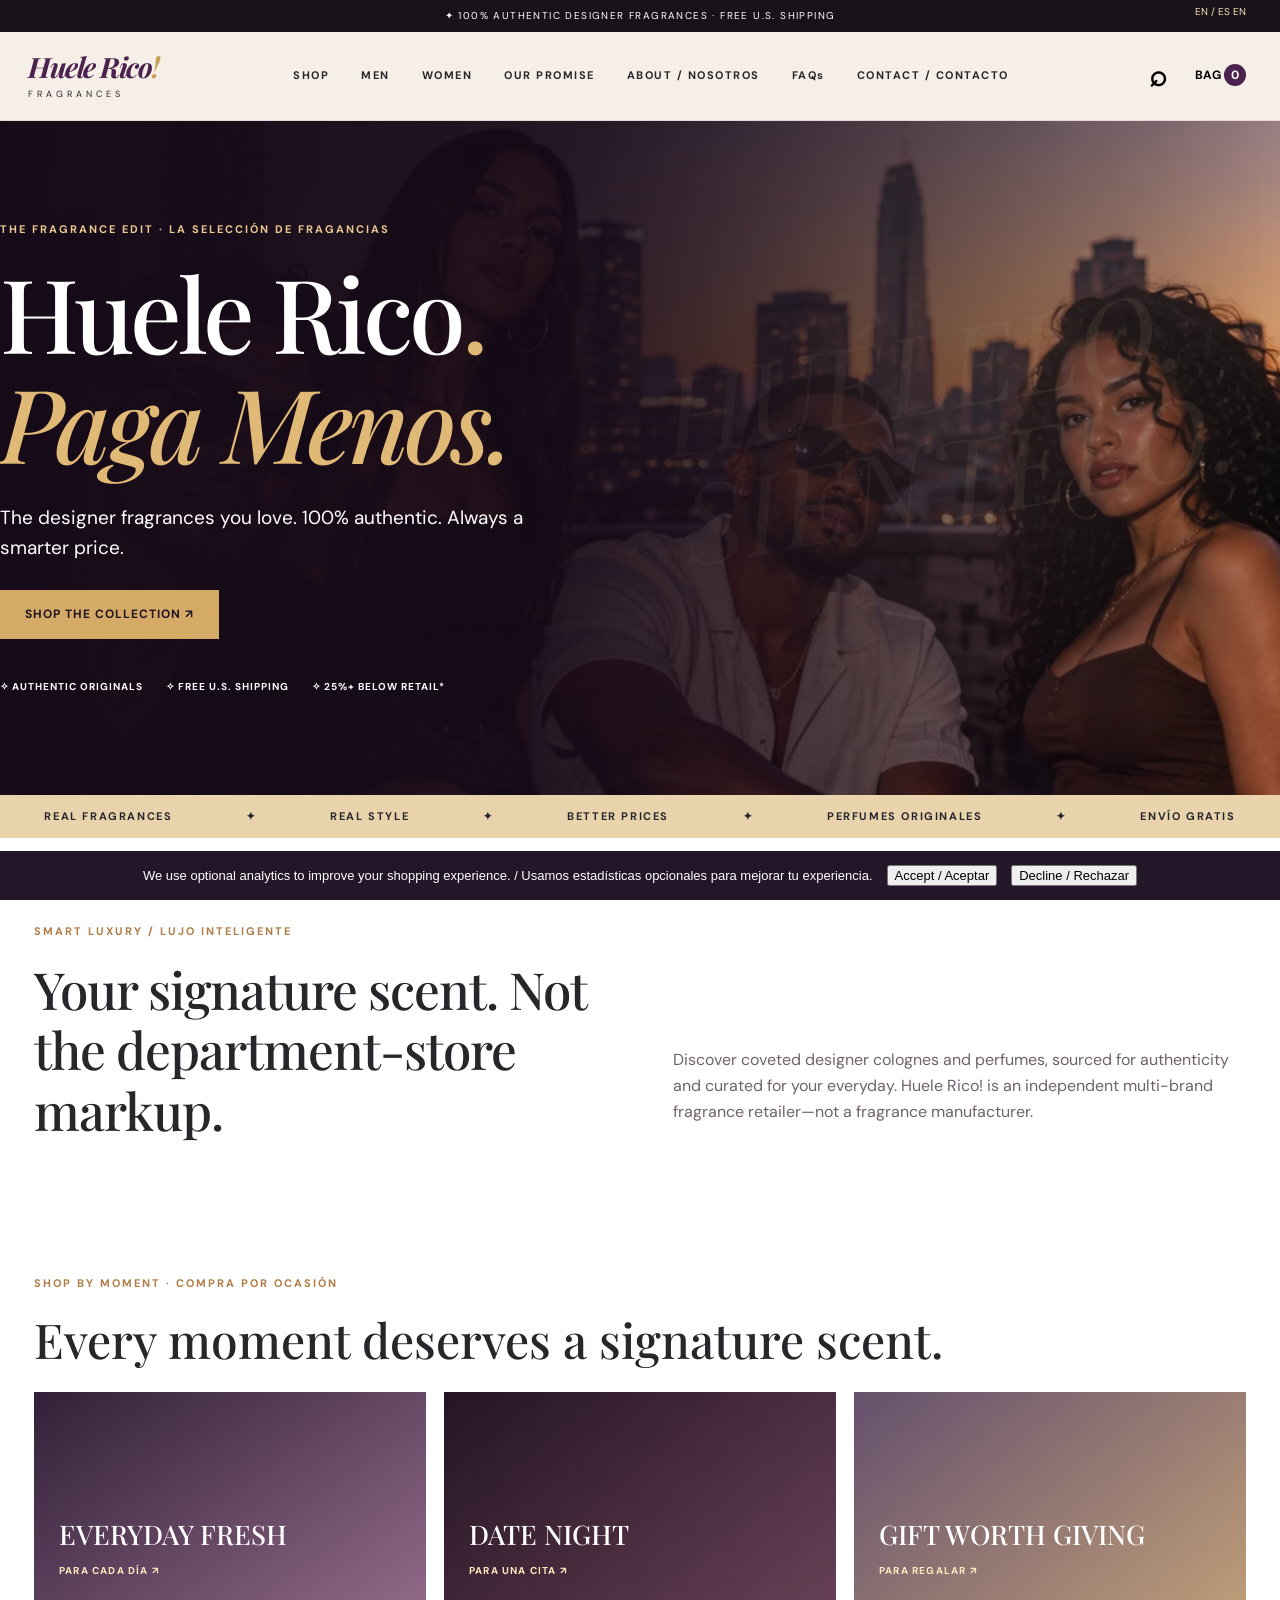
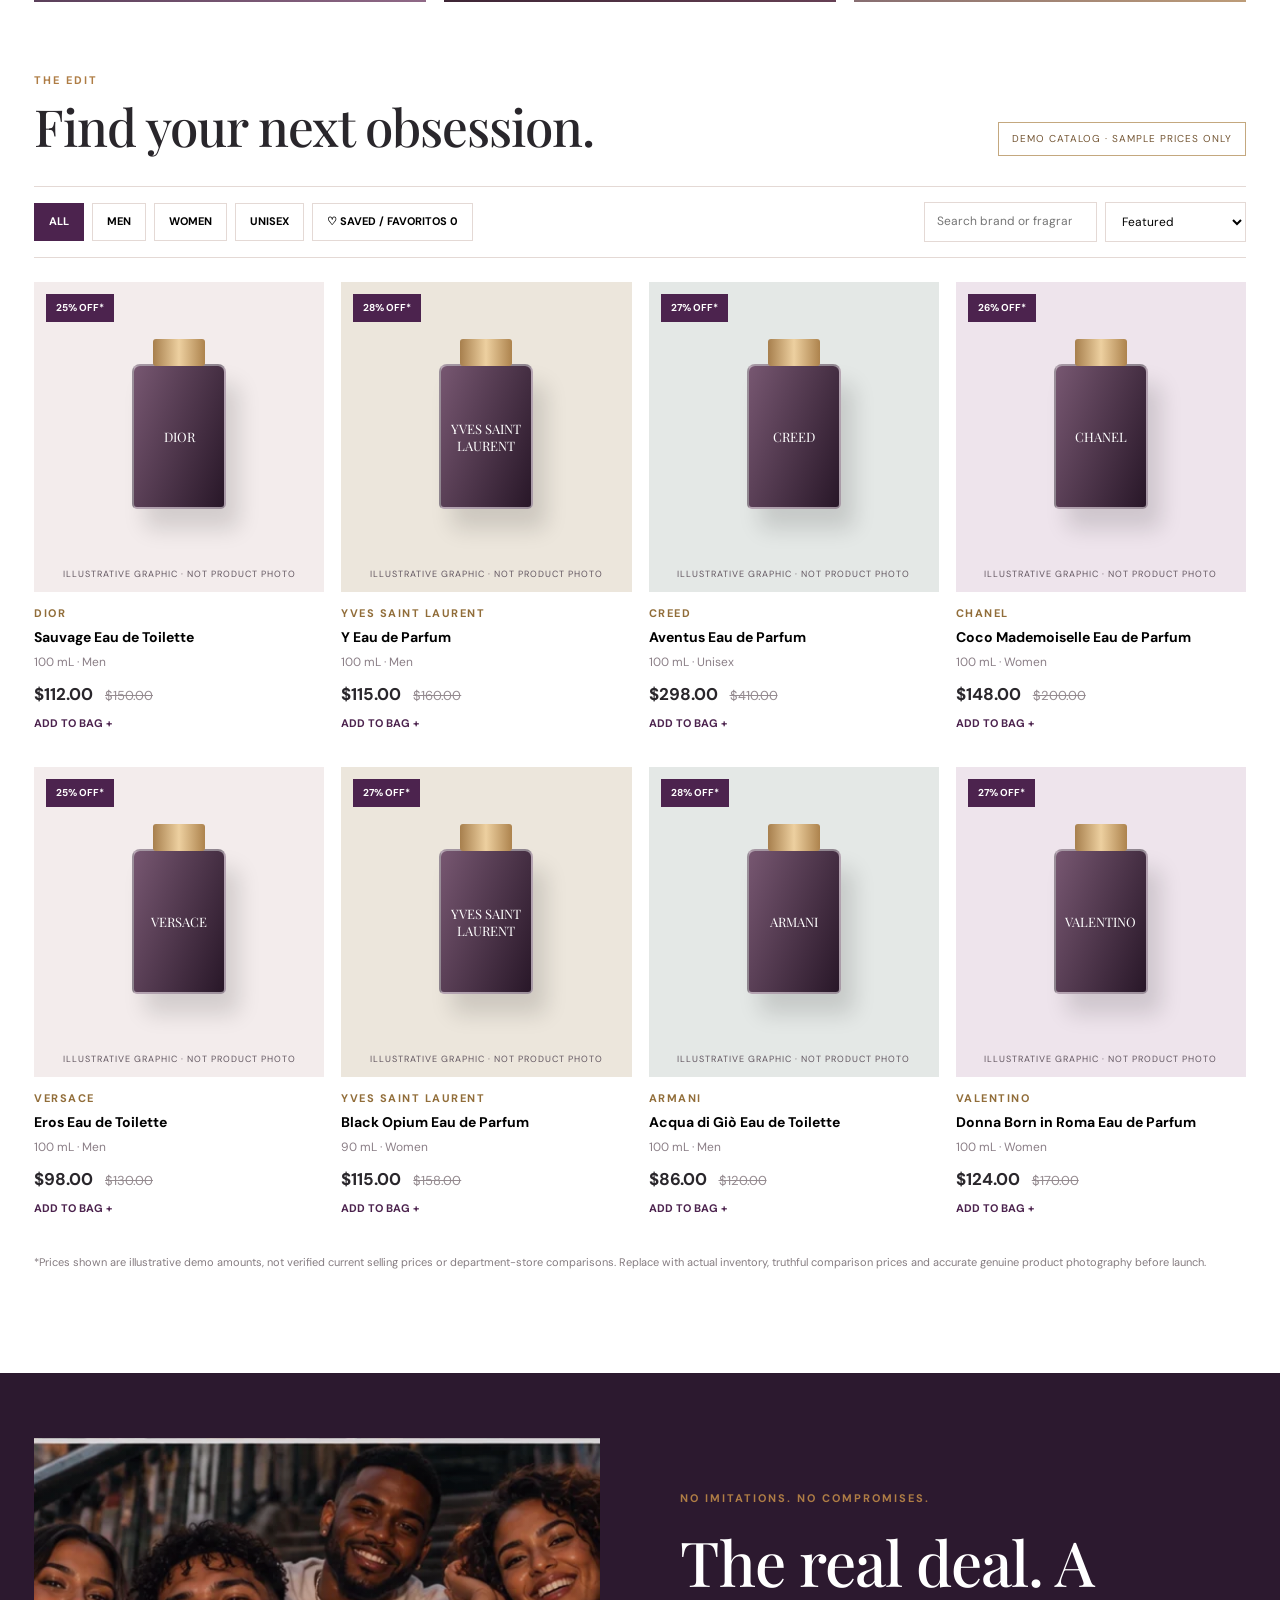
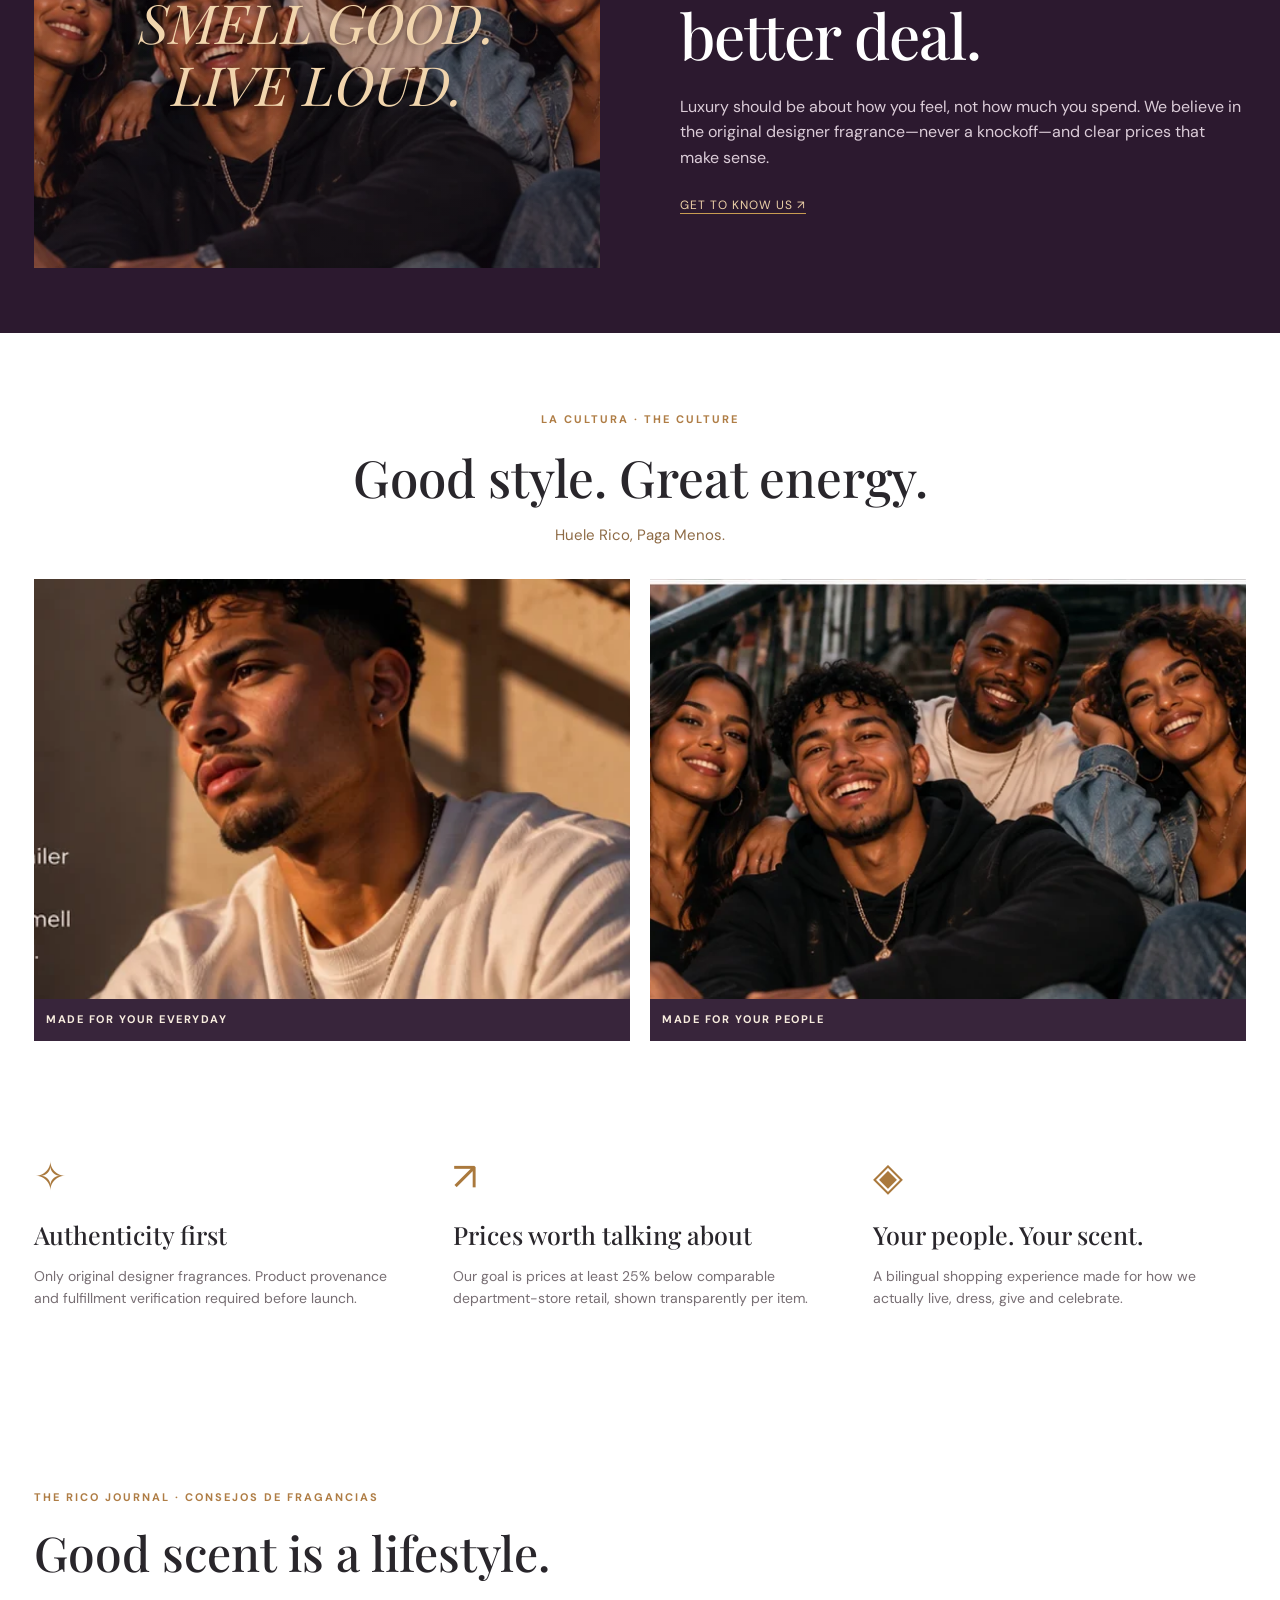
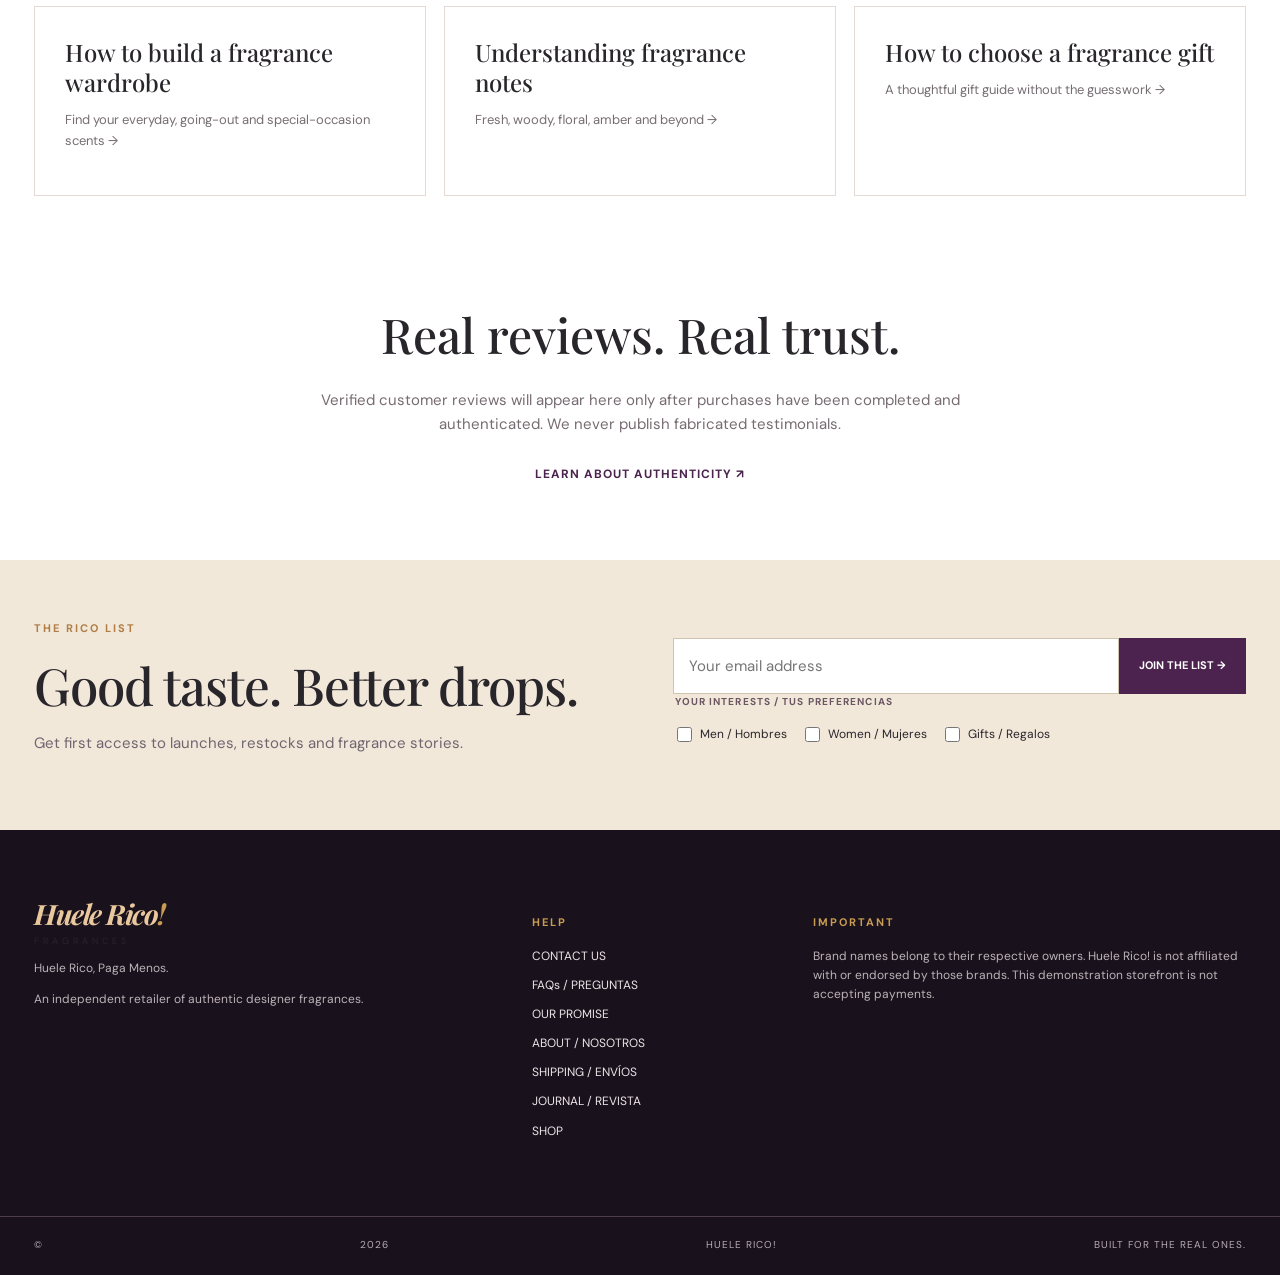
==== index.html @ 5a1564e1 "Link Contact and FAQ pages and style responsive forms" ====
<!doctype html>
<html lang="en"><head><meta charset="UTF-8"/><meta name="viewport" content="width=device-width, initial-scale=1"/><meta property="og:title" content="Huele Rico! — Huele Rico, Paga Menos"/><meta property="og:description" content="Authentic original designer colognes and perfumes. Shop smart. Huele Rico, Paga Menos."/><meta property="og:type" content="website"/><meta name="robots" content="noindex, nofollow"/><meta name="theme-color" content="#261322"/><meta name="description" content="Huele Rico! Authentic designer fragrances at smart prices. Huele Rico, Paga Menos."/><title>Huele Rico! | Authentic Designer Fragrances</title><link rel="preconnect" href="https://fonts.googleapis.com"/><link rel="preconnect" href="https://fonts.gstatic.com" crossorigin/><link href="https://fonts.googleapis.com/css2?family=DM+Sans:wght@400;500;600;700&family=Playfair+Display:wght@500;600;700&display=swap" rel="stylesheet"/><link rel="stylesheet" href="./styles.css"/></head>
<body>
<div class="topbar"><span>✦ <span data-i18n="top">100% AUTHENTIC DESIGNER FRAGRANCES · FREE U.S. SHIPPING</span></span><button id="language" aria-label="Change language">EN / ES <span id="langLabel">EN</span></button></div>
<header class="header"><a href="#" class="wordmark" aria-label="Huele Rico homepage">Huele Rico<span>!</span><small>FRAGRANCES</small></a><nav aria-label="Main navigation"><a href="#shop" data-i18n="shop">SHOP</a><a href="#shop" data-filter="Men" data-i18n="men">MEN</a><a href="#shop" data-filter="Women" data-i18n="women">WOMEN</a><a href="./authenticity.html" data-i18n="promise">OUR PROMISE</a><a href="./about.html">ABOUT / NOSOTROS</a><a href="./faqs.html">FAQs</a><a href="./contact.html">CONTACT / CONTACTO</a></nav><div class="header-actions"><button id="searchToggle" aria-label="Search">⌕</button><button id="cartToggle" aria-label="Open cart">BAG <span id="cartCount">0</span></button></div></header>
<section class="hero"><div class="hero-art"><div class="hero-glow"></div><div class="hero-script">HUÉLELO.<br/>SIÉNTELO.</div></div><div class="hero-inner"><p class="eyebrow">THE FRAGRANCE EDIT · LA SELECCIÓN DE FRAGANCIAS</p><h1>Huele Rico<span>.</span><br/><em>Paga Menos.</em></h1><p data-i18n="heroText">The designer fragrances you love. 100% authentic. Always a smarter price.</p><a class="btn gold" href="#shop" data-i18n="cta">SHOP THE COLLECTION ↗</a><div class="hero-stats"><span>✧ <span data-i18n="authentic">AUTHENTIC ORIGINALS</span></span><span>✧ <span data-i18n="shipping">FREE U.S. SHIPPING</span></span><span>✧ <span data-i18n="price">25%+ BELOW RETAIL*</span></span></div></div></section>
<div class="ticker"><span>REAL FRAGRANCES</span><b>✦</b><span>REAL STYLE</span><b>✦</b><span>BETTER PRICES</span><b>✦</b><span>PERFUMES ORIGINALES</span><b>✦</b><span>ENVÍO GRATIS</span></div>
<main><section class="intro wrap"><div><p class="eyebrow">SMART LUXURY / LUJO INTELIGENTE</p><h2 data-i18n="introTitle">Your signature scent. Not the department-store markup.</h2></div><p data-i18n="introText">Discover coveted designer colognes and perfumes, sourced for authenticity and curated for your everyday. Huele Rico! is an independent multi-brand fragrance retailer—not a fragrance manufacturer.</p></section>
<section class="occasions wrap" id="occasions"><p class="eyebrow">SHOP BY MOMENT · COMPRA POR OCASIÓN</p><h2>Every moment deserves a signature scent.</h2><div class="occasion-grid"><a href="#shop" data-occasion="day">EVERYDAY FRESH <small>PARA CADA DÍA ↗</small></a><a href="#shop" data-occasion="night">DATE NIGHT <small>PARA UNA CITA ↗</small></a><a href="#shop" data-occasion="gift">GIFT WORTH GIVING <small>PARA REGALAR ↗</small></a></div></section><section id="shop" class="shop-section wrap"><div class="section-head"><div><p class="eyebrow" data-i18n="catalogEyebrow">THE EDIT</p><h2 data-i18n="catalogTitle">Find your next obsession.</h2></div><span class="demo-note" data-i18n="demo">DEMO CATALOG · SAMPLE PRICES ONLY</span></div><div class="toolbar"><div class="pills" id="filters"><button class="active" data-category="All" data-i18n="all">ALL</button><button data-category="Men" data-i18n="men">MEN</button><button data-category="Women" data-i18n="women">WOMEN</button><button data-category="Unisex" data-i18n="unisex">UNISEX</button><button id="wishlistFilter" type="button" aria-pressed="false">♡ SAVED / FAVORITOS <span id="savedCount">0</span></button></div><div class="toolbar-right"><label class="sr-only" for="search">Search fragrances</label><input id="search" placeholder="Search brand or fragrance..." type="search"/><select id="sort" aria-label="Sort products"><option value="featured">Featured</option><option value="priceAsc">Price: low to high</option><option value="priceDesc">Price: high to low</option><option value="saving">Biggest savings</option></select></div></div><div class="product-grid" id="products"></div><p class="pricing-note" data-i18n="pricingDisclaimer">*Displayed prices are illustrative placeholders, not verified current selling prices or department-store comparisons. Before launch, replace with real inventory, documented comparable retail prices, original brand-approved product imagery, and accurate product information. Discounts are calculated from the sample compare-at prices.</p></section>
<section class="manifesto"><div class="wrap manifesto-grid"><div class="manifesto-image"><span>SMELL GOOD.<br/>LIVE LOUD.</span></div><div><p class="eyebrow">NO IMITATIONS. NO COMPROMISES.</p><h2 data-i18n="whyTitle">The real deal.<br/>A better deal.</h2><p data-i18n="whyText">Luxury should be about how you feel, not how much you spend. We believe in the original designer fragrance—never a knockoff—and clear prices that make sense.</p><a href="#how" class="text-link" data-i18n="learn">GET TO KNOW US ↗</a></div></div></section>
<section class="lifestyle-gallery wrap" aria-label="Huele Rico lifestyle imagery"><div class="lifestyle-intro"><p class="eyebrow">LA CULTURA · THE CULTURE</p><h2>Good style. Great energy.</h2><p>Huele Rico, Paga Menos.</p></div><div class="lifestyle-cards"><figure><img src="./assets/lifestyle/editorial-portrait.webp" data-lifestyle="editorial-portrait.webp" loading="lazy" alt="Urban streetwear editorial portrait" /><figcaption>MADE FOR YOUR EVERYDAY</figcaption></figure><figure><img src="./assets/lifestyle/community-group.webp" data-lifestyle="community-group.webp" loading="lazy" alt="Friends enjoying a city evening together" /><figcaption>MADE FOR YOUR PEOPLE</figcaption></figure></div></section><section class="benefits wrap" id="how"><div><span class="benefit-icon">✧</span><h3 data-i18n="benefit1">Authenticity first</h3><p data-i18n="benefit1Text">Only original designer fragrances. Product provenance and fulfillment verification required before launch.</p></div><div><span class="benefit-icon">↗</span><h3 data-i18n="benefit2">Prices worth talking about</h3><p data-i18n="benefit2Text">Our goal is prices at least 25% below comparable department-store retail, shown transparently per item.</p></div><div><span class="benefit-icon">◈</span><h3 data-i18n="benefit3">Your people. Your scent.</h3><p data-i18n="benefit3Text">A bilingual shopping experience made for how we actually live, dress, give and celebrate.</p></div></section>
<section class="journal-preview wrap"><p class="eyebrow">THE RICO JOURNAL · CONSEJOS DE FRAGANCIAS</p><h2>Good scent is a lifestyle.</h2><div class="journal-cards"><a href="./journal.html#wardrobe"><strong>How to build a fragrance wardrobe</strong><span>Find your everyday, going-out and special-occasion scents →</span></a><a href="./journal.html#notes"><strong>Understanding fragrance notes</strong><span>Fresh, woody, floral, amber and beyond →</span></a><a href="./journal.html#gifts"><strong>How to choose a fragrance gift</strong><span>A thoughtful gift guide without the guesswork →</span></a></div></section><section class="reviews-trust wrap"><h2>Real reviews. Real trust.</h2><p>Verified customer reviews will appear here only after purchases have been completed and authenticated. We never publish fabricated testimonials.</p><a href="./authenticity.html">LEARN ABOUT AUTHENTICITY ↗</a></section><section class="newsletter"><div class="wrap newsletter-inner"><div><p class="eyebrow">THE RICO LIST</p><h2 data-i18n="newsletterTitle">Good taste. Better drops.</h2><p data-i18n="newsletterText">Get first access to launches, restocks and fragrance stories.</p></div><form id="newsletterForm"><label class="sr-only" for="email">Email</label><input id="email" type="email" required placeholder="Your email address"/><button type="submit" data-i18n="join">JOIN THE LIST →</button><fieldset class="vip-interests"><legend>YOUR INTERESTS / TUS PREFERENCIAS</legend><label><input type="checkbox" name="interests" value="mens"/> Men / Hombres</label><label><input type="checkbox" name="interests" value="womens"/> Women / Mujeres</label><label><input type="checkbox" name="interests" value="gifts"/> Gifts / Regalos</label></fieldset><small id="newsletterStatus" role="status"></small></form></div></section></main>
<footer><div class="wrap footer-grid"><div><div class="wordmark">Huele Rico<span>!</span><small>FRAGRANCES</small></div><p>Huele Rico, Paga Menos.</p><p data-i18n="footerDesc">An independent retailer of authentic designer fragrances.</p></div><div><h4 data-i18n="help">HELP</h4><a href="./contact.html" data-i18n="contact">CONTACT US</a><a href="./faqs.html">FAQs / PREGUNTAS</a><a href="./authenticity.html" data-i18n="promise">OUR PROMISE</a><a href="./about.html">ABOUT / NOSOTROS</a><a href="./shipping-returns.html">SHIPPING / ENVÍOS</a><a href="./journal.html">JOURNAL / REVISTA</a><a href="#shop" data-i18n="shop">SHOP</a></div><div><h4 data-i18n="important">IMPORTANT</h4><p data-i18n="footerLegal">Brand names belong to their respective owners. Huele Rico! is not affiliated with or endorsed by those brands. This demonstration storefront is not accepting payments.</p></div></div><div class="wrap footer-bottom">© <span id="year"></span> HUELE RICO! <span>BUILT FOR THE REAL ONES.</span></div></footer>
<div id="overlay" class="overlay" hidden></div><aside class="cart-drawer" id="cartDrawer" aria-modal="true" aria-label="Shopping bag" role="dialog" aria-hidden="true"><div class="drawer-heading"><h2 data-i18n="bag">YOUR BAG</h2><button id="cartClose" aria-label="Close cart">✕</button></div><div id="cartItems" class="cart-items"></div><div class="drawer-bottom"><div class="subtotal"><span data-i18n="subtotal">SUBTOTAL</span><strong id="subtotal">$0.00</strong></div><p class="cart-message" data-i18n="checkoutNote">Demo mode. Live checkout activates once a Shopify store and verified catalog are connected.</p><button id="checkout" class="btn gold checkout" data-i18n="checkout">CHECKOUT ↗</button><p id="checkoutMessage" aria-live="polite"></p></div></aside>
<div id="productModal" class="product-modal" hidden><div class="modal-panel"><button id="modalClose" class="modal-close" aria-label="Close">✕</button><div id="modalContent"></div></div></div>
<script src="./config.js"></script><script src="./integrations.js"></script><script src="./app.js"></script></body></html>
---- styles.css ----
:root{--plum:#4c234e;--velvet:#6e4a74;--ivory:#f5efe7;--gold:#c89c52;--ink:#29262b;--line:#e4d9d5;--serif:'Playfair Display',Georgia,serif;--sans:'DM Sans',Arial,sans-serif}*{box-sizing:border-box}html{scroll-behavior:smooth}body{margin:0;font:15px/1.6 var(--sans);color:var(--ink)}button,input,select{font:inherit}button{cursor:pointer}a{color:inherit;text-decoration:none}a:hover{color:#a67739}button:focus-visible,a:focus-visible,input:focus-visible{outline:2px solid var(--gold);outline-offset:3px}.sr-only{position:absolute;left:-9999px}.wrap{max-width:1350px;padding:0 34px;margin:auto}.topbar{background:#181319;color:#fff;text-align:center;font-size:10px;letter-spacing:1.4px;padding:8px 90px;position:relative}.topbar button{position:absolute;right:28px;top:3px;background:none;border:0;color:#f8e2b8}.header{background:var(--ivory);display:flex;align-items:center;justify-content:space-between;padding:19px max(28px,calc((100vw - 1260px)/2));gap:35px;position:sticky;top:0;z-index:30;border-bottom:1px solid var(--line)}.wordmark{font:italic 700 28px/1 var(--serif);letter-spacing:-1.5px;display:block;color:var(--plum)}.wordmark span{color:var(--gold)}.wordmark small{display:block;font:9px var(--sans);letter-spacing:4px;margin-top:7px;color:var(--ink)}.header nav{display:flex;gap:32px;font-size:11px;font-weight:700;letter-spacing:1.5px}.header-actions{display:flex;align-items:center;gap:16px}.header-actions button{border:0;background:none;font-size:12px;font-weight:700}.header-actions button:first-child{font-size:30px}.header-actions span{background:var(--plum);padding:3px 7px;border-radius:50%;color:#fff}.hero{min-height:595px;display:flex;align-items:center;color:white;position:relative;overflow:hidden;background:linear-gradient(90deg,#1d1321 4%,rgba(29,19,33,.9) 40%,rgba(29,19,33,.15) 100%),#41233a}.hero-art{position:absolute;inset:0;background:linear-gradient(115deg,#231427,#51324e 60%,#947164);background-position:center;background-size:cover}.hero-art:after{content:'';position:absolute;inset:0;background:linear-gradient(90deg,rgba(22,10,24,.9),rgba(22,10,24,.65) 47%,rgba(22,10,24,.08))}.hero-glow{position:absolute;inset:0;background:radial-gradient(circle at 75% 30%,rgba(235,198,147,.19),transparent 40%)}.hero-script{position:absolute;right:4%;top:28%;font:italic 110px/1 var(--serif);color:#e8c7981c;transform:rotate(-10deg)}.hero-inner{position:relative;width:100%;padding-top:100px;padding-bottom:100px;z-index:1}.eyebrow{font-size:11px;letter-spacing:2px;color:#af7d45;font-weight:700;margin:0 0 18px}.hero .eyebrow{color:#ebc990}.hero h1{font:500 clamp(65px,8vw,114px)/1.08 var(--serif);letter-spacing:-4px;margin:0 0 25px}.hero h1 span,.hero h1 em{color:#e1b976}.hero-inner>p:not(.eyebrow){font-size:19px;max-width:530px;margin-bottom:26px}.btn{display:inline-block;padding:15px 25px;border:0;font-size:12px;letter-spacing:1px;font-weight:700}.gold{background:#d4aa66;color:#201521}.hero-stats{margin-top:40px;display:flex;gap:23px;flex-wrap:wrap;font-size:10px;letter-spacing:1px;font-weight:700}.ticker{display:flex;justify-content:space-around;gap:25px;padding:13px 20px;background:#e8d3ad;font-weight:700;letter-spacing:1.6px;font-size:11px;white-space:nowrap;overflow:hidden}.intro{display:grid;grid-template-columns:1fr 1fr;gap:65px;align-items:end;padding-top:85px;padding-bottom:90px}.intro h2,.section-head h2,.manifesto h2,.newsletter h2{font:500 clamp(34px,4vw,53px)/1.18 var(--serif);margin:0;letter-spacing:-1px}.intro>p{font-size:16px;color:#6e626d}.shop-section{padding-bottom:90px}.section-head{display:flex;justify-content:space-between;align-items:end;gap:20px;margin-bottom:30px}.section-head .eyebrow{margin-bottom:6px}.demo-note{font-size:10px;border:1px solid #c4a87f;color:#745634;padding:8px 13px;letter-spacing:1px}.toolbar{border-top:1px solid var(--line);border-bottom:1px solid var(--line);display:flex;justify-content:space-between;gap:15px;align-items:center;padding:15px 0;margin-bottom:24px}.pills,.toolbar-right{display:flex;gap:8px}.pills button{border:1px solid var(--line);background:white;padding:9px 14px;font-size:11px;font-weight:700}.pills button.active{background:var(--plum);color:white;border-color:var(--plum)}.toolbar-right input,.toolbar-right select{padding:9px 12px;border:1px solid var(--line);background:white;font-size:12px;min-width:0}.product-grid{display:grid;grid-template-columns:repeat(4,minmax(0,1fr));gap:27px 17px}.product-visual{height:310px;position:relative;background:#f3ecec;display:flex;align-items:center;justify-content:center;overflow:hidden;cursor:pointer}.product:nth-child(4n+2) .product-visual{background:#ece6dc}.product:nth-child(4n+3) .product-visual{background:#e4e8e6}.product:nth-child(4n+4) .product-visual{background:#eee4ec}.bottle{width:94px;height:145px;position:relative;background:linear-gradient(110deg,#775771,#281728);border:2px solid #ffffff77;box-shadow:13px 20px 22px #0002;display:grid;place-items:center;border-radius:8px 8px 5px 5px}.bottle:before{content:'';position:absolute;width:52px;height:27px;top:-27px;background:linear-gradient(90deg,#a77f4d,#edd0a0,#ad834d);border-radius:3px}.bottle span{font:13px var(--serif);color:white;text-align:center;max-width:85%;overflow-wrap:anywhere}.discount{position:absolute;left:12px;top:12px;background:var(--plum);color:white;padding:6px 10px;font-size:10px;font-weight:700}.visual-disclaimer{position:absolute;bottom:10px;text-align:center;font-size:9px;letter-spacing:1px;color:#625660}.quick-add{position:absolute;right:12px;bottom:28px;border:0;border-radius:50%;background:white;width:38px;height:38px;font-size:22px}.product-copy{padding-top:13px}.product-brand{font-size:11px;letter-spacing:1.5px;color:#916d39;font-weight:700;margin:0}.product-title{border:0;background:none;padding:0;text-align:left;font-weight:700;font-size:14px;margin:4px 0}.product-meta{color:#8b7f87;font-size:12px}.price-line{display:flex;gap:12px;align-items:baseline;margin-top:9px;font-weight:700;font-size:17px}.price-line s{color:#958b90;font-size:13px;font-weight:400}.pricing-note{font-size:11px;color:#857c80;margin-top:30px}.manifesto{background:#2c192f;color:white}.manifesto-grid{display:grid;grid-template-columns:1fr 1fr;gap:80px;align-items:center;padding-top:65px;padding-bottom:65px}.manifesto-image{min-height:430px;display:grid;place-items:center;background:radial-gradient(circle at 65% 30%,#8f5b74,#3b223e 70%);background-size:cover;background-position:center}.manifesto-image span{font:italic 54px/1.15 var(--serif);text-align:center;color:#f1d5ad;text-shadow:0 3px 10px #0006}.manifesto h2{font-size:62px}.manifesto p:not(.eyebrow){color:#dbccd8;font-size:16px;margin:22px 0}.text-link{border-bottom:1px solid var(--gold);font-size:12px;color:#edd1a8;letter-spacing:1px}.benefits{padding-top:85px;padding-bottom:90px;display:grid;grid-template-columns:repeat(3,1fr);gap:46px}.benefit-icon{font-size:39px;color:#aa793d}.benefits h3{font:500 25px var(--serif);margin:10px 0}.benefits p{color:#776e73;font-size:14px}.newsletter{background:#f1e8da;padding:60px 0}.newsletter-inner{display:grid;grid-template-columns:1fr 1fr;gap:65px;align-items:center}.newsletter p:not(.eyebrow){color:#706670}.newsletter form{display:grid;grid-template-columns:1fr auto}.newsletter input{min-width:0;padding:15px;border:1px solid #d2c3b1}.newsletter button{border:0;background:var(--plum);color:white;font-weight:700;font-size:11px;padding:0 20px}.newsletter small{grid-column:1/-1;margin-top:6px}footer{background:#19121c;color:#eee4e8}.footer-grid{padding-top:70px;padding-bottom:65px;display:grid;grid-template-columns:2fr 1fr 2fr;gap:65px}footer .wordmark{color:#e9c89e}footer p{font-size:12px;color:#bdb2b8}footer h4{font-size:11px;letter-spacing:2px;color:var(--gold)}footer a{display:block;margin:10px 0;font-size:12px}.footer-bottom{border-top:1px solid #4e3c4e;display:flex;justify-content:space-between;padding-top:20px;padding-bottom:22px;font-size:10px;letter-spacing:1px;color:#b8abb6}.overlay{position:fixed;inset:0;background:#0009;z-index:70}.overlay[hidden],.product-modal[hidden]{display:none}.cart-drawer{position:fixed;top:0;right:0;bottom:0;width:430px;max-width:100%;background:white;z-index:80;display:flex;flex-direction:column;transform:translateX(101%);transition:transform .3s}.cart-drawer.open{transform:translateX(0)}.drawer-heading{padding:21px 24px;border-bottom:1px solid var(--line);display:flex;justify-content:space-between;align-items:center}.drawer-heading h2{font:500 28px var(--serif);margin:0}.drawer-heading button,.modal-close{background:none;border:0;font-size:25px}.cart-items{flex:1;overflow:auto;padding:18px 24px}.cart-line{padding:15px 0;border-bottom:1px solid var(--line);display:flex;justify-content:space-between;gap:10px;font-size:13px}.cart-line small{display:block;color:#8b8087}.qty{display:flex;align-items:center;gap:10px;margin-top:8px}.qty button{background:white;border:1px solid var(--line);width:26px;height:26px}.drawer-bottom{border-top:1px solid var(--line);padding:24px}.subtotal{display:flex;justify-content:space-between}.cart-message,#checkoutMessage{font-size:12px;color:#766b71}.checkout{width:100%}.product-modal{position:fixed;inset:0;background:#000a;z-index:100;display:grid;place-items:center;padding:20px}.modal-panel{position:relative;background:white;width:100%;max-width:820px;max-height:88vh;overflow:auto;padding:30px}.modal-close{position:absolute;right:20px;top:12px}.modal-details{display:grid;grid-template-columns:1fr 1fr;gap:25px;align-items:center}.modal-details .product-visual{height:370px}.modal-details h2{font:500 36px/1.25 var(--serif)}.modal-details p{color:#746a72}.modal-details .btn{width:100%}.empty{color:#817580}@media(max-width:1000px){.header nav{gap:13px}.product-grid{grid-template-columns:repeat(3,1fr)}.manifesto-grid{gap:30px}}@media(max-width:680px){.wrap{padding-left:20px;padding-right:20px}.topbar{padding:8px 85px 8px 12px;font-size:8px}.topbar button{right:5px}.header{padding:14px 20px;flex-wrap:wrap;gap:12px}.header nav{order:3;width:100%;justify-content:space-between}.header nav a{font-size:10px}.header .wordmark{font-size:23px}.hero{min-height:515px}.hero-inner{padding:65px 20px}.hero h1{font-size:60px;letter-spacing:-2px}.hero-inner>p:not(.eyebrow){font-size:15px}.hero-stats{font-size:9px;gap:11px}.hero-script{font-size:60px}.ticker{justify-content:flex-start}.intro,.manifesto-grid,.newsletter-inner{grid-template-columns:1fr;gap:20px}.intro{padding-top:60px;padding-bottom:60px}.section-head{flex-direction:column;align-items:start}.toolbar{flex-direction:column;align-items:stretch}.toolbar-right input{width:100%;flex:1}.toolbar-right select{max-width:130px}.product-grid{grid-template-columns:repeat(2,minmax(0,1fr));gap:20px 11px}.product-visual{height:220px}.bottle{transform:scale(.75)}.product-title{font-size:12px}.manifesto-grid{padding-top:40px;padding-bottom:40px}.manifesto-image{min-height:270px}.manifesto h2{font-size:44px}.benefits{grid-template-columns:1fr;padding-top:55px;padding-bottom:55px;gap:26px}.newsletter{padding:45px 0}.footer-grid{grid-template-columns:1fr 1fr;gap:22px}.footer-grid>div:first-child{grid-column:1/-1}.modal-details{grid-template-columns:1fr}.modal-details .product-visual{height:210px}.footer-bottom{gap:15px}}
/* Temporarily use a clean brand-gradient fallback: previous embedded JPEG asset was corrupt. */
.hero-art{background-image:radial-gradient(circle at 75% 30%,rgba(229,189,137,.3),transparent 50%),linear-gradient(115deg,#1b101f 4%,#452742 58%,#8c6275 100%);background-position:center;background-size:cover}
.manifesto-image{background-image:radial-gradient(circle at 65% 30%,#956582,#42213e 75%);background-size:cover}

/* Campaign photography assets: upload the optimized WebP files to assets/lifestyle/. */
.hero-art{background-image:linear-gradient(90deg,rgba(22,12,24,.91),rgba(22,12,24,.67) 46%,rgba(22,12,24,.13)),url("./assets/lifestyle/hero-group.webp");background-position:center,center;background-size:cover;background-color:#3c253d}
.manifesto-image{background-image:linear-gradient(rgba(32,17,35,.15),rgba(32,17,35,.3)),url("./assets/lifestyle/community-group.webp");background-position:center;background-size:cover;background-color:#52344f}

.lifestyle-gallery{padding-top:78px;padding-bottom:20px}.lifestyle-intro{text-align:center;margin-bottom:32px}.lifestyle-intro h2{font:500 clamp(32px,4vw,52px)/1.2 var(--serif);margin:0}.lifestyle-intro>p:last-child{color:#8e6b46}.lifestyle-cards{display:grid;grid-template-columns:1fr 1fr;gap:20px}.lifestyle-cards figure{margin:0;background:#38253b}.lifestyle-cards img{display:block;width:100%;height:420px;object-fit:cover;color:#f3e6ec}.lifestyle-cards figcaption{padding:12px;color:#f8eddf;background:#38253b;font-size:11px;letter-spacing:1.5px;font-weight:700}@media(max-width:680px){.lifestyle-gallery{padding-top:50px}.lifestyle-cards{grid-template-columns:1fr}.lifestyle-cards img{height:300px}}

/* Mobile usability pass: 320px–tablet and safe-area aware layouts. */
html,body{max-width:100%;overflow-x:clip}
img{max-width:100%}
.header nav a,.pills button,.header-actions button{touch-action:manipulation}
@media(max-width:900px){
 .header{gap:14px;padding:14px 22px}
 .header nav{gap:16px;min-width:0}
 .header nav a{white-space:nowrap}
 .intro,.manifesto-grid{gap:30px}
 .lifestyle-cards img{height:clamp(230px,37vw,370px)}
}
@media(max-width:680px){
 .topbar{min-height:37px;line-height:1.4}
 .header{position:relative;padding:12px 16px 8px;display:grid;grid-template-columns:minmax(0,1fr) auto;gap:10px}
 .header .wordmark{min-width:0}
 .header-actions{justify-self:end;gap:10px}
 .header-actions button{min-height:44px;padding:5px}
 .header nav{grid-column:1 / -1;order:initial;display:flex;gap:18px;width:100%;overflow-x:auto;overscroll-behavior-inline:contain;-webkit-overflow-scrolling:touch;padding:9px 0 11px;border-top:1px solid var(--line);scrollbar-width:thin}
 .header nav a{flex:0 0 auto;white-space:nowrap;font-size:11px;min-height:30px;display:inline-flex;align-items:center}
 .hero{min-height:560px;align-items:flex-end}
 .hero-art{background-position:center,62% center;background-size:cover}
 .hero-art:after{background:linear-gradient(0deg,rgba(18,10,21,.96) 0%,rgba(18,10,21,.7) 40%,rgba(18,10,21,.06) 100%)}
 .hero-inner{padding:100px 20px 43px}
 .hero h1{font-size:clamp(46px,12vw,68px);line-height:1.08;letter-spacing:-1.5px;overflow-wrap:normal}
 .hero .eyebrow{font-size:9px;line-height:1.5;letter-spacing:1.3px}
 .hero-inner>p:not(.eyebrow){font-size:15px;line-height:1.5;max-width:330px}
 .hero-stats{margin-top:24px;display:grid;grid-template-columns:1fr 1fr;gap:8px 12px;font-size:9px}
 .hero-script{display:none}
 .intro{padding-top:52px;padding-bottom:54px}
 .toolbar-right{width:100%}
 .toolbar-right input{width:0;flex:1 1 0}
 .toolbar-right select{flex:0 0 125px;max-width:125px}
 .pills{display:flex;flex-wrap:wrap}
 .pills button{min-height:40px}
 .product-grid{gap:22px 12px}
 .product-visual{height:clamp(178px,53vw,245px)}
 .quick-inline{display:block;margin-top:7px;padding:7px 0;border:0;background:none;color:var(--plum);font-size:11px;font-weight:700;letter-spacing:.5px}
 .lifestyle-cards img{height:clamp(210px,70vw,380px)}
 .newsletter form{grid-template-columns:minmax(0,1fr)}
 .newsletter button{min-height:45px}
 .footer-bottom{flex-wrap:wrap}
 .cart-drawer{width:min(430px,100vw);padding-bottom:env(safe-area-inset-bottom)}
 .drawer-bottom{padding-bottom:max(24px,env(safe-area-inset-bottom))}
 .modal-panel{padding:20px;max-height:calc(100dvh - 36px)}
 .modal-details h2{font-size:29px}
}
@media(max-width:380px){
 .topbar{font-size:7px}
 .header .wordmark{font-size:21px}
 .header nav{gap:13px}
 .wrap{padding-left:16px;padding-right:16px}
 .hero-inner{padding-left:16px;padding-right:16px}
 .hero h1{font-size:clamp(43px,11.5vw,55px)}
 .hero-stats{grid-template-columns:1fr 1fr}
 .pills button{padding:8px 10px;font-size:10px}
 .product-grid{gap:18px 9px}
 .product-visual{height:175px}
 .price-line{gap:6px;flex-wrap:wrap}
 .newsletter h2{font-size:32px}
}
@media(prefers-reduced-motion:reduce){html{scroll-behavior:auto}.cart-drawer{transition:none}}

/* Editorial sections and local wishlist */
.occasions{padding-top:45px;padding-bottom:70px}.occasions h2,.journal-preview h2,.reviews-trust h2{font:500 clamp(30px,4vw,48px)/1.18 var(--serif);margin:0 0 25px}.occasion-grid,.journal-cards{display:grid;grid-template-columns:repeat(3,minmax(0,1fr));gap:18px}.occasion-grid a{min-height:210px;background:linear-gradient(145deg,#322038,#906987);display:flex;flex-direction:column;justify-content:end;padding:25px;color:#fff;font:500 27px var(--serif)}.occasion-grid a:nth-child(2){background:linear-gradient(140deg,#241421,#664054)}.occasion-grid a:nth-child(3){background:linear-gradient(140deg,#65506d,#bd9c78)}.occasion-grid small{font:700 10px var(--sans);letter-spacing:1.2px;margin-top:12px;color:#ffe9c0}.journal-preview{padding-top:75px;padding-bottom:65px}.journal-cards a{border:1px solid var(--line);padding:30px;display:flex;flex-direction:column;gap:13px;min-height:190px}.journal-cards strong{font:500 24px/1.25 var(--serif)}.journal-cards span{font-size:13px;color:#766e73}.reviews-trust{padding-top:45px;padding-bottom:75px;text-align:center}.reviews-trust p{max-width:690px;margin:auto auto 25px;color:#776b72}.reviews-trust a{font-size:12px;letter-spacing:1px;color:var(--plum);font-weight:700}.product{position:relative}.wishlist-button{position:absolute;z-index:3;right:12px;top:12px;border:0;border-radius:50%;width:35px;height:35px;background:#fff;box-shadow:0 2px 8px #0002;font-size:23px;color:#7b345e}.quick-inline{border:0;background:none;padding:7px 0;color:var(--plum);font-size:11px;font-weight:700}.info-main{max-width:860px;padding-top:85px;padding-bottom:100px}.info-main h1{font:500 clamp(39px,5vw,67px)/1.2 var(--serif);color:var(--plum)}.info-main h2{font:500 29px/1.3 var(--serif);margin-top:38px}.info-main p{font-size:17px;color:#625760}.info-main article{padding-block:20px;border-bottom:1px solid var(--line)}.page-language{background:var(--plum);color:white;border:0;padding:9px 15px;font-weight:700}@media(max-width:700px){.occasion-grid,.journal-cards{grid-template-columns:1fr}.occasion-grid a{min-height:150px}.journal-cards a{min-height:125px}.occasions,.journal-preview{padding-block:45px}.info-main{padding-top:50px;padding-bottom:70px}.info-main h2{font-size:25px}}

/* Saved items and VIP preferences */
.wishlist-button{cursor:pointer}.pills #wishlistFilter{white-space:nowrap}.pills #wishlistFilter[aria-pressed="true"]{background:var(--plum);color:#fff}.vip-interests{border:0;grid-column:1/-1;display:flex;gap:14px;flex-wrap:wrap;padding:14px 0 0;margin:0}.vip-interests legend{font-size:10px;letter-spacing:1.1px;font-weight:700;color:#6b5661}.vip-interests label{font-size:12px;display:inline-flex;align-items:center;gap:5px;white-space:nowrap}.vip-interests input{accent-color:var(--plum);width:15px;height:15px}@media(max-width:680px){.pills{gap:6px}.pills #wishlistFilter{font-size:10px}.vip-interests{gap:9px 12px}}
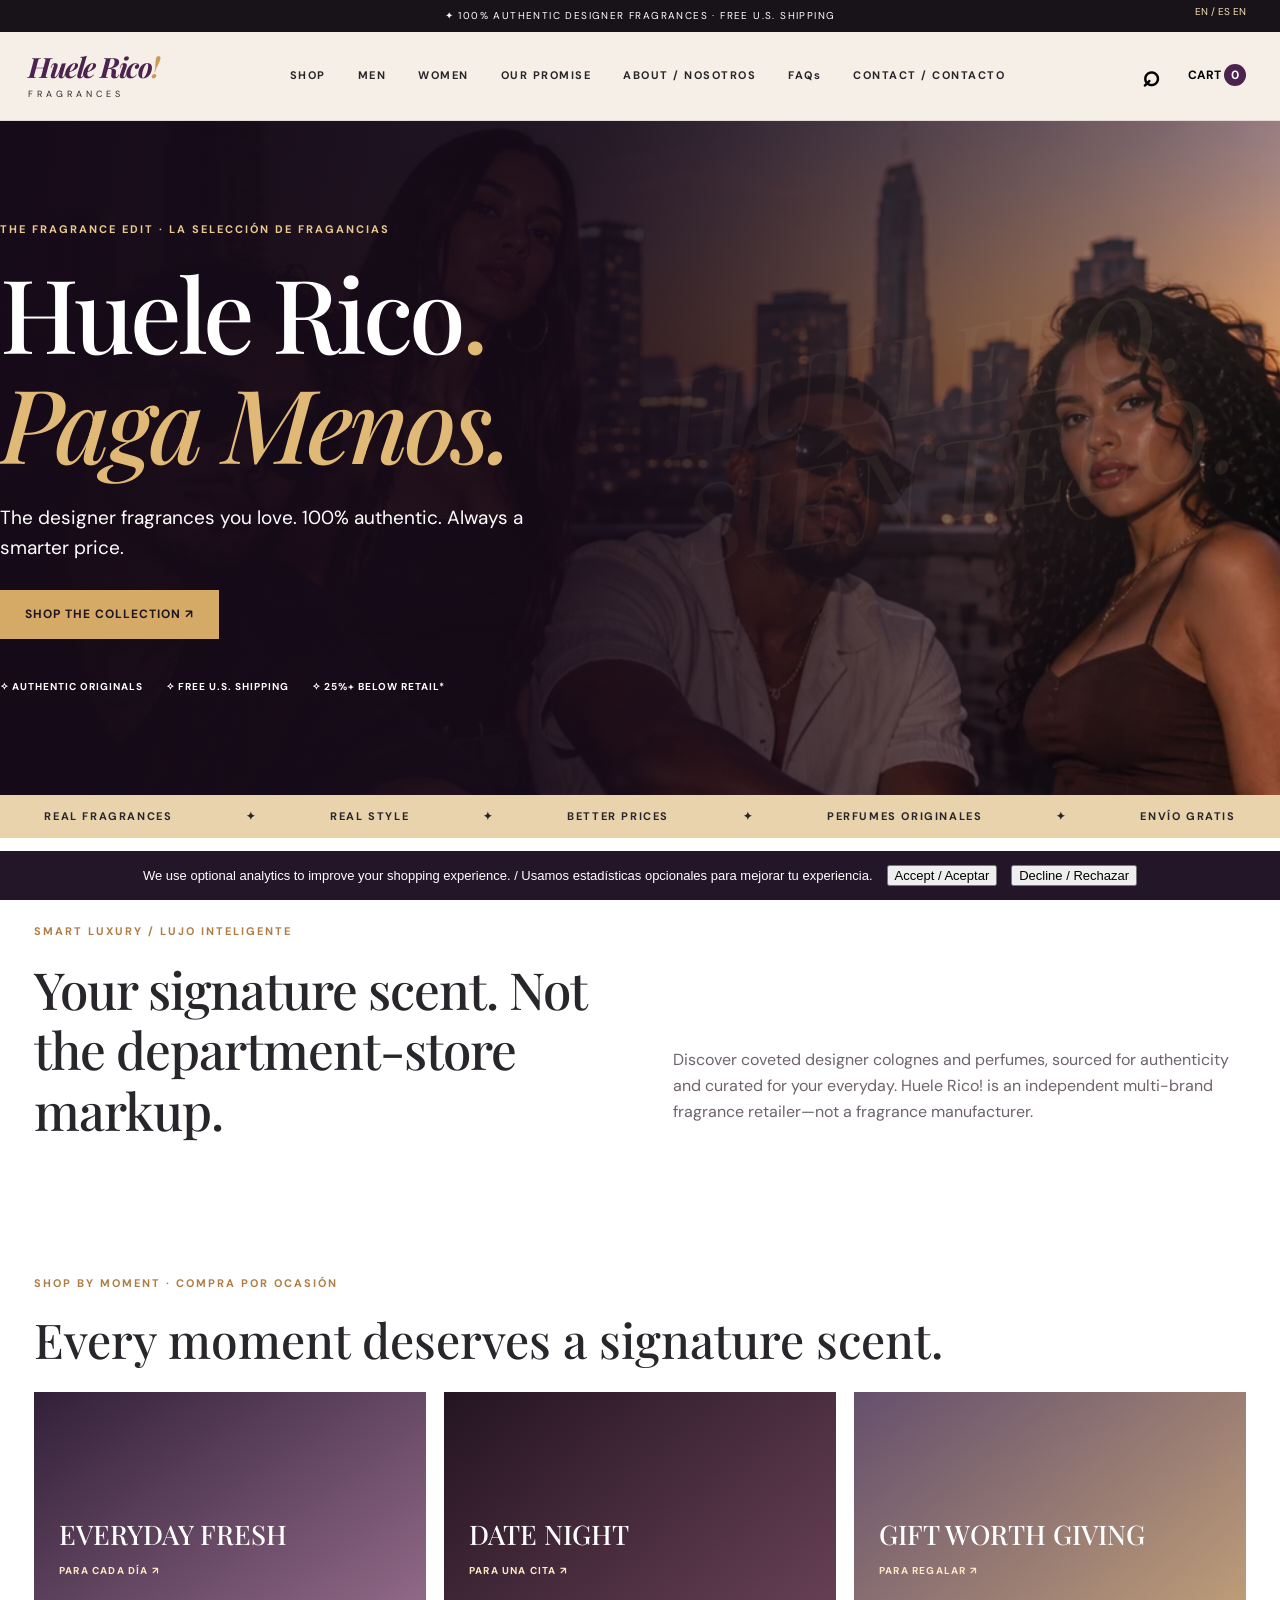
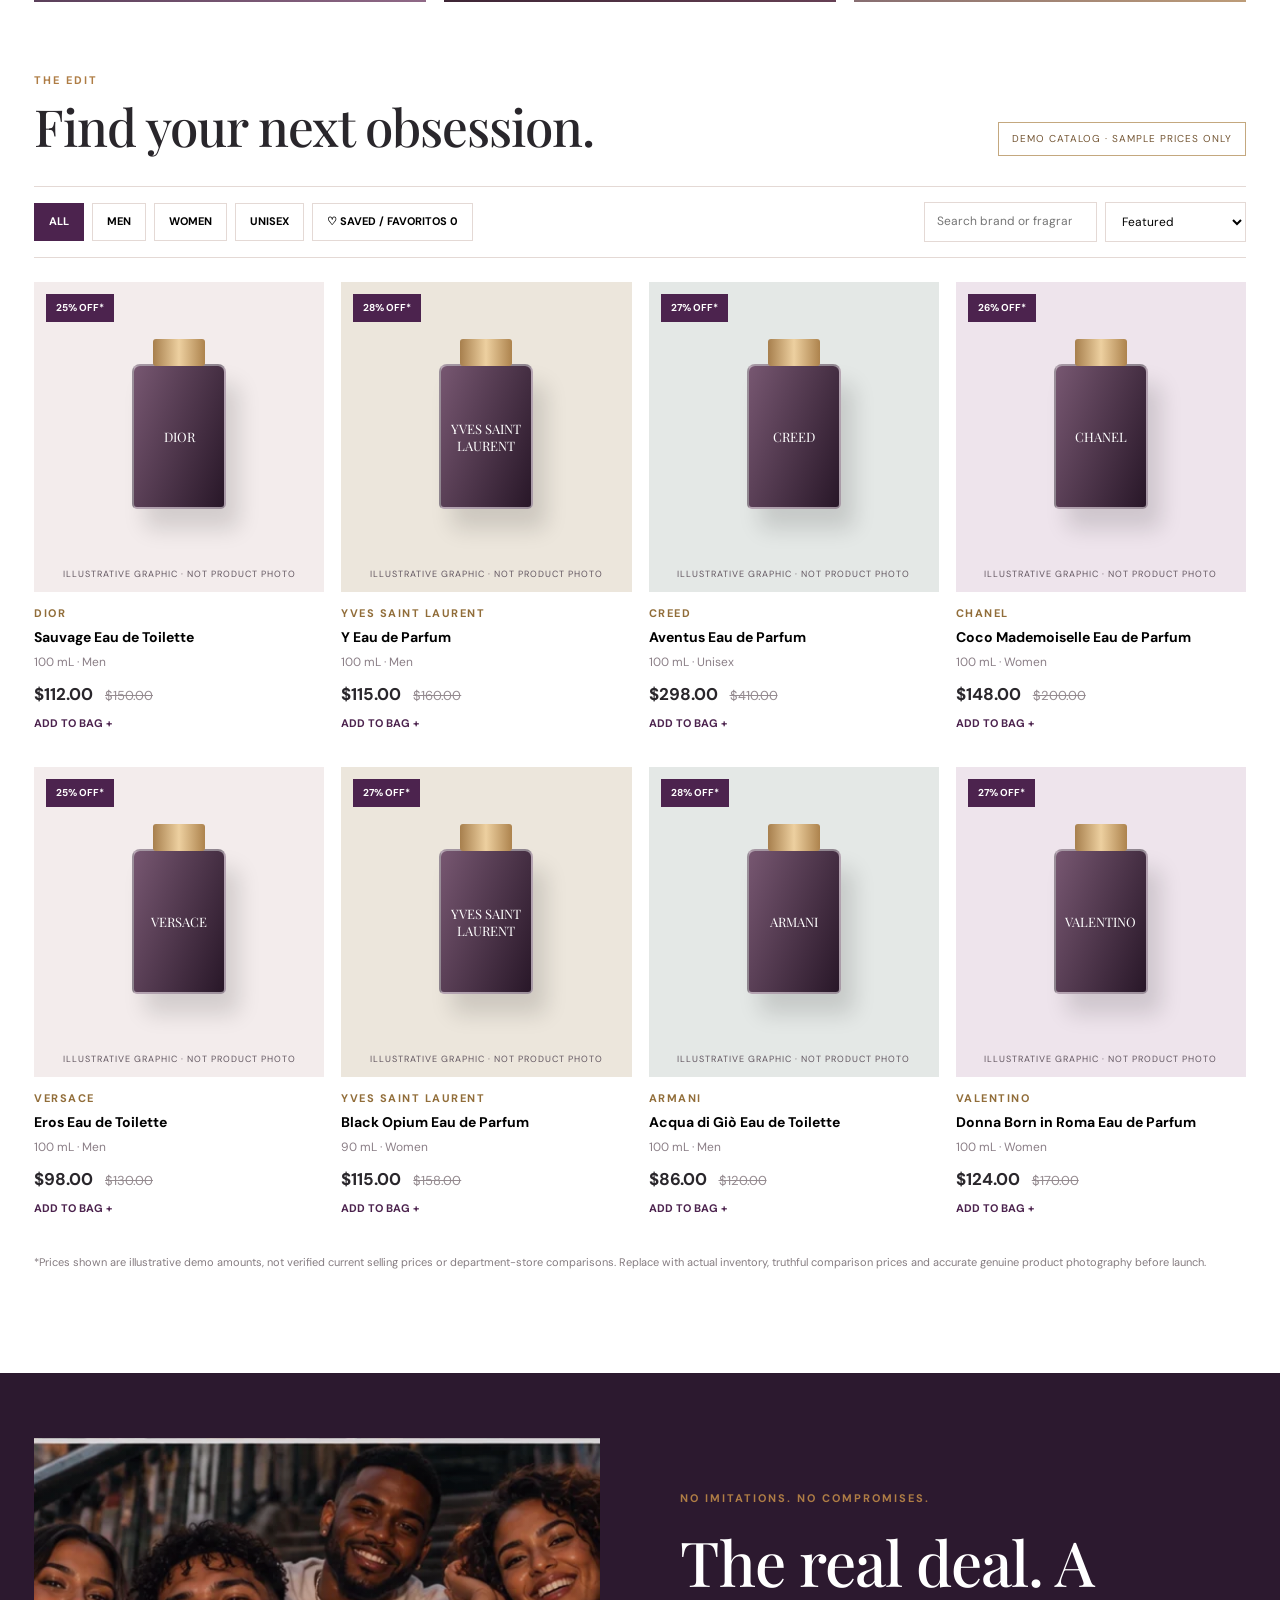
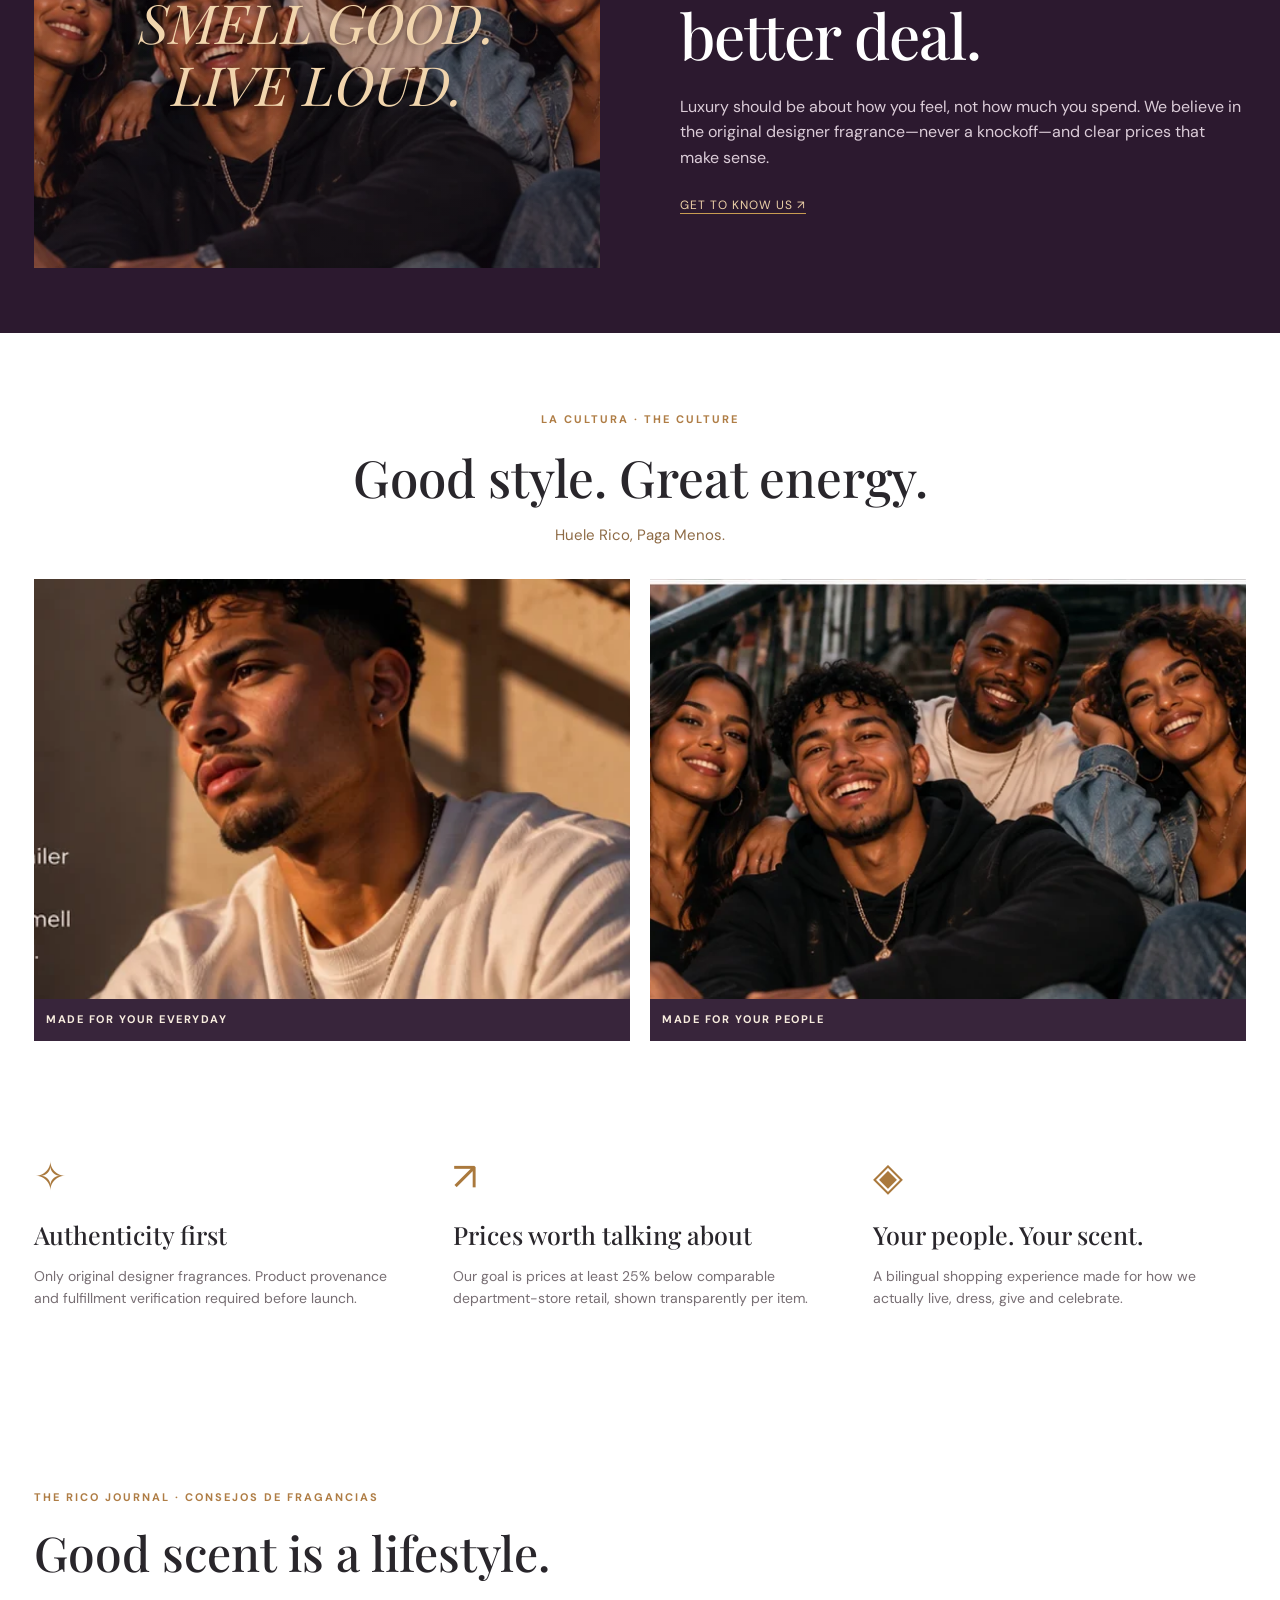
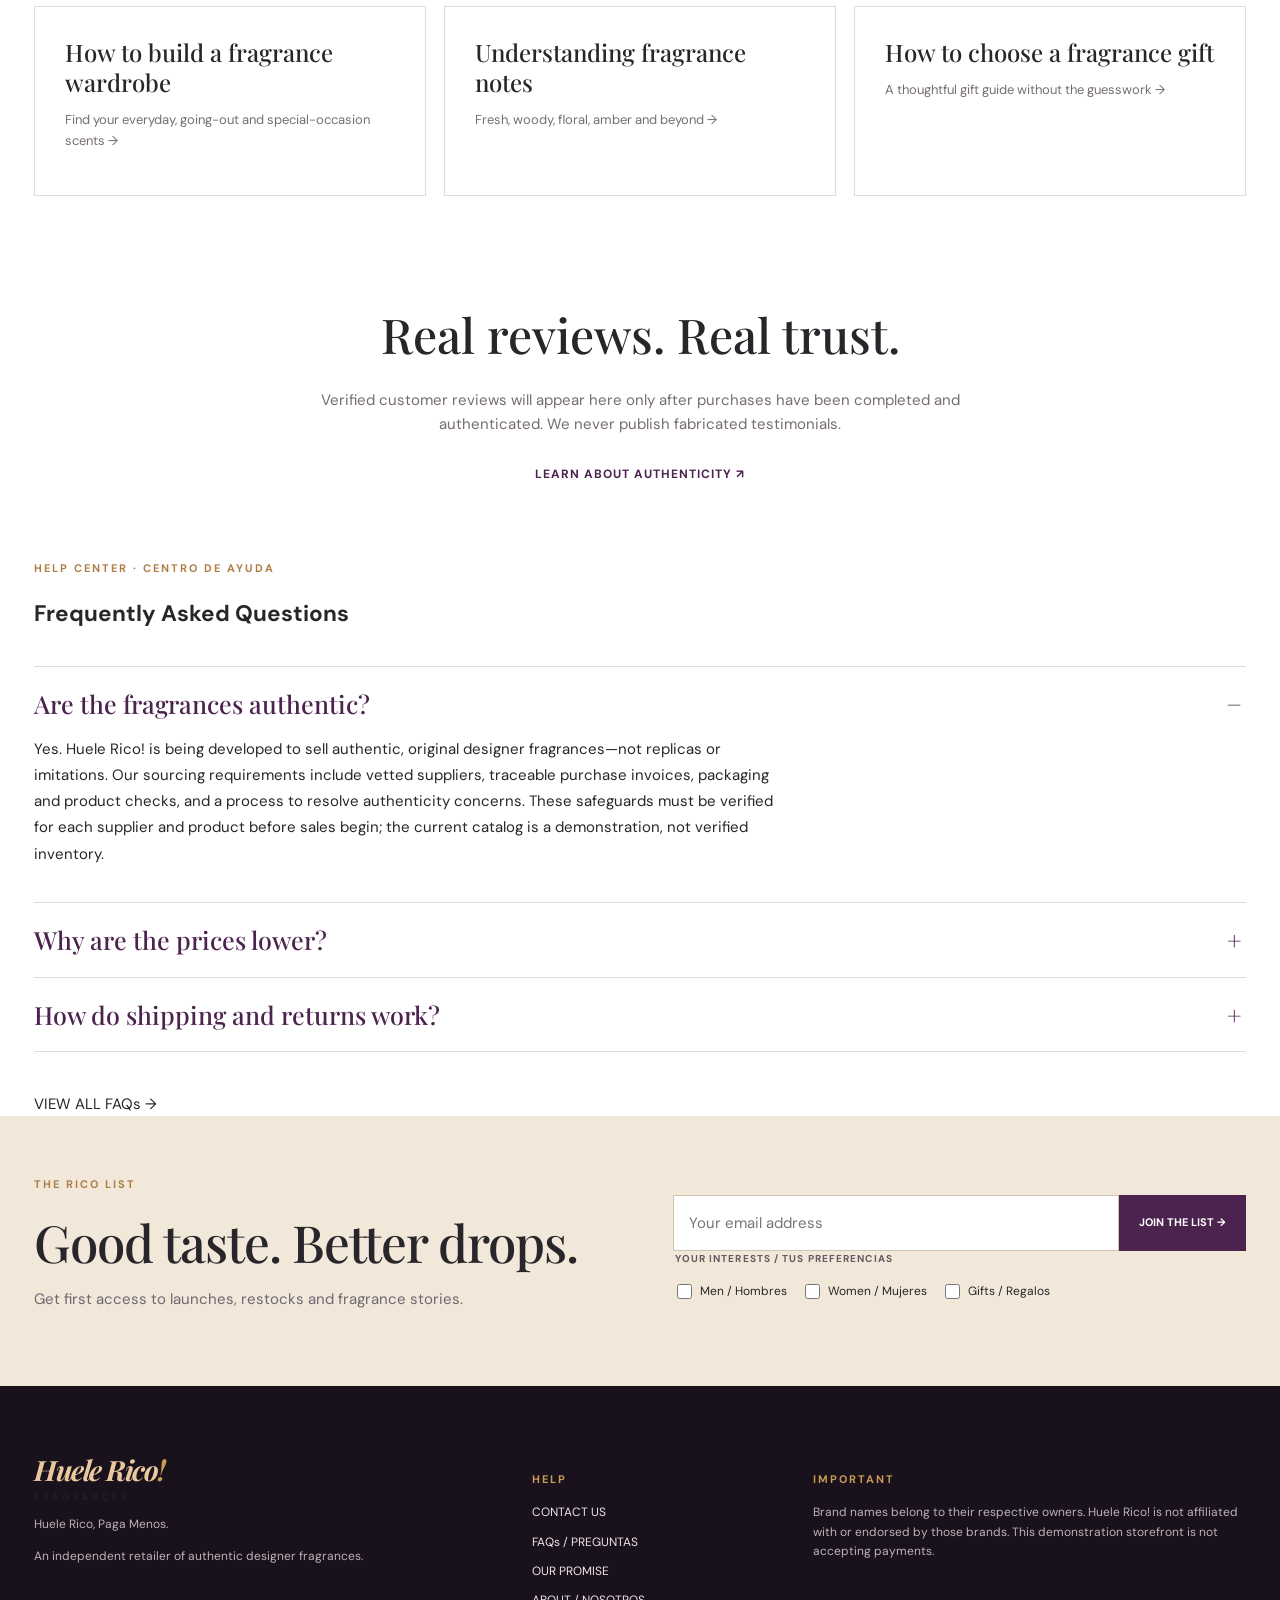
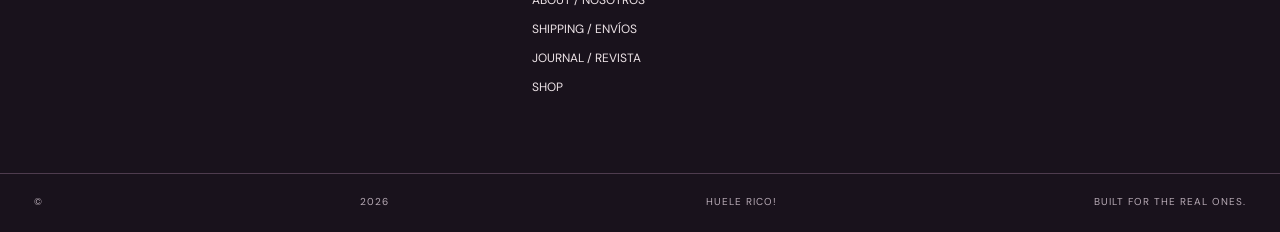
==== commit 7ebb7edb: "Show bilingual FAQs on homepage and rename bag to cart" ====
--- a/index.html
+++ b/index.html
@@ -2,15 +2,15 @@
 <html lang="en"><head><meta charset="UTF-8"/><meta name="viewport" content="width=device-width, initial-scale=1"/><meta property="og:title" content="Huele Rico! — Huele Rico, Paga Menos"/><meta property="og:description" content="Authentic original designer colognes and perfumes. Shop smart. Huele Rico, Paga Menos."/><meta property="og:type" content="website"/><meta name="robots" content="noindex, nofollow"/><meta name="theme-color" content="#261322"/><meta name="description" content="Huele Rico! Authentic designer fragrances at smart prices. Huele Rico, Paga Menos."/><title>Huele Rico! | Authentic Designer Fragrances</title><link rel="preconnect" href="https://fonts.googleapis.com"/><link rel="preconnect" href="https://fonts.gstatic.com" crossorigin/><link href="https://fonts.googleapis.com/css2?family=DM+Sans:wght@400;500;600;700&family=Playfair+Display:wght@500;600;700&display=swap" rel="stylesheet"/><link rel="stylesheet" href="./styles.css"/></head>
 <body>
 <div class="topbar"><span>✦ <span data-i18n="top">100% AUTHENTIC DESIGNER FRAGRANCES · FREE U.S. SHIPPING</span></span><button id="language" aria-label="Change language">EN / ES <span id="langLabel">EN</span></button></div>
-<header class="header"><a href="#" class="wordmark" aria-label="Huele Rico homepage">Huele Rico<span>!</span><small>FRAGRANCES</small></a><nav aria-label="Main navigation"><a href="#shop" data-i18n="shop">SHOP</a><a href="#shop" data-filter="Men" data-i18n="men">MEN</a><a href="#shop" data-filter="Women" data-i18n="women">WOMEN</a><a href="./authenticity.html" data-i18n="promise">OUR PROMISE</a><a href="./about.html">ABOUT / NOSOTROS</a><a href="./faqs.html">FAQs</a><a href="./contact.html">CONTACT / CONTACTO</a></nav><div class="header-actions"><button id="searchToggle" aria-label="Search">⌕</button><button id="cartToggle" aria-label="Open cart">BAG <span id="cartCount">0</span></button></div></header>
+<header class="header"><a href="#" class="wordmark" aria-label="Huele Rico homepage">Huele Rico<span>!</span><small>FRAGRANCES</small></a><nav aria-label="Main navigation"><a href="#shop" data-i18n="shop">SHOP</a><a href="#shop" data-filter="Men" data-i18n="men">MEN</a><a href="#shop" data-filter="Women" data-i18n="women">WOMEN</a><a href="./authenticity.html" data-i18n="promise">OUR PROMISE</a><a href="./about.html">ABOUT / NOSOTROS</a><a href="./faqs.html">FAQs</a><a href="./contact.html">CONTACT / CONTACTO</a></nav><div class="header-actions"><button id="searchToggle" aria-label="Search">⌕</button><button id="cartToggle" aria-label="Open cart">CART <span id="cartCount">0</span></button></div></header>
 <section class="hero"><div class="hero-art"><div class="hero-glow"></div><div class="hero-script">HUÉLELO.<br/>SIÉNTELO.</div></div><div class="hero-inner"><p class="eyebrow">THE FRAGRANCE EDIT · LA SELECCIÓN DE FRAGANCIAS</p><h1>Huele Rico<span>.</span><br/><em>Paga Menos.</em></h1><p data-i18n="heroText">The designer fragrances you love. 100% authentic. Always a smarter price.</p><a class="btn gold" href="#shop" data-i18n="cta">SHOP THE COLLECTION ↗</a><div class="hero-stats"><span>✧ <span data-i18n="authentic">AUTHENTIC ORIGINALS</span></span><span>✧ <span data-i18n="shipping">FREE U.S. SHIPPING</span></span><span>✧ <span data-i18n="price">25%+ BELOW RETAIL*</span></span></div></div></section>
 <div class="ticker"><span>REAL FRAGRANCES</span><b>✦</b><span>REAL STYLE</span><b>✦</b><span>BETTER PRICES</span><b>✦</b><span>PERFUMES ORIGINALES</span><b>✦</b><span>ENVÍO GRATIS</span></div>
 <main><section class="intro wrap"><div><p class="eyebrow">SMART LUXURY / LUJO INTELIGENTE</p><h2 data-i18n="introTitle">Your signature scent. Not the department-store markup.</h2></div><p data-i18n="introText">Discover coveted designer colognes and perfumes, sourced for authenticity and curated for your everyday. Huele Rico! is an independent multi-brand fragrance retailer—not a fragrance manufacturer.</p></section>
 <section class="occasions wrap" id="occasions"><p class="eyebrow">SHOP BY MOMENT · COMPRA POR OCASIÓN</p><h2>Every moment deserves a signature scent.</h2><div class="occasion-grid"><a href="#shop" data-occasion="day">EVERYDAY FRESH <small>PARA CADA DÍA ↗</small></a><a href="#shop" data-occasion="night">DATE NIGHT <small>PARA UNA CITA ↗</small></a><a href="#shop" data-occasion="gift">GIFT WORTH GIVING <small>PARA REGALAR ↗</small></a></div></section><section id="shop" class="shop-section wrap"><div class="section-head"><div><p class="eyebrow" data-i18n="catalogEyebrow">THE EDIT</p><h2 data-i18n="catalogTitle">Find your next obsession.</h2></div><span class="demo-note" data-i18n="demo">DEMO CATALOG · SAMPLE PRICES ONLY</span></div><div class="toolbar"><div class="pills" id="filters"><button class="active" data-category="All" data-i18n="all">ALL</button><button data-category="Men" data-i18n="men">MEN</button><button data-category="Women" data-i18n="women">WOMEN</button><button data-category="Unisex" data-i18n="unisex">UNISEX</button><button id="wishlistFilter" type="button" aria-pressed="false">♡ SAVED / FAVORITOS <span id="savedCount">0</span></button></div><div class="toolbar-right"><label class="sr-only" for="search">Search fragrances</label><input id="search" placeholder="Search brand or fragrance..." type="search"/><select id="sort" aria-label="Sort products"><option value="featured">Featured</option><option value="priceAsc">Price: low to high</option><option value="priceDesc">Price: high to low</option><option value="saving">Biggest savings</option></select></div></div><div class="product-grid" id="products"></div><p class="pricing-note" data-i18n="pricingDisclaimer">*Displayed prices are illustrative placeholders, not verified current selling prices or department-store comparisons. Before launch, replace with real inventory, documented comparable retail prices, original brand-approved product imagery, and accurate product information. Discounts are calculated from the sample compare-at prices.</p></section>
 <section class="manifesto"><div class="wrap manifesto-grid"><div class="manifesto-image"><span>SMELL GOOD.<br/>LIVE LOUD.</span></div><div><p class="eyebrow">NO IMITATIONS. NO COMPROMISES.</p><h2 data-i18n="whyTitle">The real deal.<br/>A better deal.</h2><p data-i18n="whyText">Luxury should be about how you feel, not how much you spend. We believe in the original designer fragrance—never a knockoff—and clear prices that make sense.</p><a href="#how" class="text-link" data-i18n="learn">GET TO KNOW US ↗</a></div></div></section>
 <section class="lifestyle-gallery wrap" aria-label="Huele Rico lifestyle imagery"><div class="lifestyle-intro"><p class="eyebrow">LA CULTURA · THE CULTURE</p><h2>Good style. Great energy.</h2><p>Huele Rico, Paga Menos.</p></div><div class="lifestyle-cards"><figure><img src="./assets/lifestyle/editorial-portrait.webp" data-lifestyle="editorial-portrait.webp" loading="lazy" alt="Urban streetwear editorial portrait" /><figcaption>MADE FOR YOUR EVERYDAY</figcaption></figure><figure><img src="./assets/lifestyle/community-group.webp" data-lifestyle="community-group.webp" loading="lazy" alt="Friends enjoying a city evening together" /><figcaption>MADE FOR YOUR PEOPLE</figcaption></figure></div></section><section class="benefits wrap" id="how"><div><span class="benefit-icon">✧</span><h3 data-i18n="benefit1">Authenticity first</h3><p data-i18n="benefit1Text">Only original designer fragrances. Product provenance and fulfillment verification required before launch.</p></div><div><span class="benefit-icon">↗</span><h3 data-i18n="benefit2">Prices worth talking about</h3><p data-i18n="benefit2Text">Our goal is prices at least 25% below comparable department-store retail, shown transparently per item.</p></div><div><span class="benefit-icon">◈</span><h3 data-i18n="benefit3">Your people. Your scent.</h3><p data-i18n="benefit3Text">A bilingual shopping experience made for how we actually live, dress, give and celebrate.</p></div></section>
-<section class="journal-preview wrap"><p class="eyebrow">THE RICO JOURNAL · CONSEJOS DE FRAGANCIAS</p><h2>Good scent is a lifestyle.</h2><div class="journal-cards"><a href="./journal.html#wardrobe"><strong>How to build a fragrance wardrobe</strong><span>Find your everyday, going-out and special-occasion scents →</span></a><a href="./journal.html#notes"><strong>Understanding fragrance notes</strong><span>Fresh, woody, floral, amber and beyond →</span></a><a href="./journal.html#gifts"><strong>How to choose a fragrance gift</strong><span>A thoughtful gift guide without the guesswork →</span></a></div></section><section class="reviews-trust wrap"><h2>Real reviews. Real trust.</h2><p>Verified customer reviews will appear here only after purchases have been completed and authenticated. We never publish fabricated testimonials.</p><a href="./authenticity.html">LEARN ABOUT AUTHENTICITY ↗</a></section><section class="newsletter"><div class="wrap newsletter-inner"><div><p class="eyebrow">THE RICO LIST</p><h2 data-i18n="newsletterTitle">Good taste. Better drops.</h2><p data-i18n="newsletterText">Get first access to launches, restocks and fragrance stories.</p></div><form id="newsletterForm"><label class="sr-only" for="email">Email</label><input id="email" type="email" required placeholder="Your email address"/><button type="submit" data-i18n="join">JOIN THE LIST →</button><fieldset class="vip-interests"><legend>YOUR INTERESTS / TUS PREFERENCIAS</legend><label><input type="checkbox" name="interests" value="mens"/> Men / Hombres</label><label><input type="checkbox" name="interests" value="womens"/> Women / Mujeres</label><label><input type="checkbox" name="interests" value="gifts"/> Gifts / Regalos</label></fieldset><small id="newsletterStatus" role="status"></small></form></div></section></main>
+<section class="journal-preview wrap"><p class="eyebrow">THE RICO JOURNAL · CONSEJOS DE FRAGANCIAS</p><h2>Good scent is a lifestyle.</h2><div class="journal-cards"><a href="./journal.html#wardrobe"><strong>How to build a fragrance wardrobe</strong><span>Find your everyday, going-out and special-occasion scents →</span></a><a href="./journal.html#notes"><strong>Understanding fragrance notes</strong><span>Fresh, woody, floral, amber and beyond →</span></a><a href="./journal.html#gifts"><strong>How to choose a fragrance gift</strong><span>A thoughtful gift guide without the guesswork →</span></a></div></section><section class="reviews-trust wrap"><h2>Real reviews. Real trust.</h2><p>Verified customer reviews will appear here only after purchases have been completed and authenticated. We never publish fabricated testimonials.</p><a href="./authenticity.html">LEARN ABOUT AUTHENTICITY ↗</a></section><section class="home-faq wrap" id="faqs" aria-labelledby="homeFaqHeading"><p class="eyebrow">HELP CENTER · CENTRO DE AYUDA</p><h2 id="homeFaqHeading" data-faq-en="Frequently Asked Questions" data-faq-es="Preguntas frecuentes">Frequently Asked Questions</h2><div class="faq-list"><details open><summary data-faq-en="Are the fragrances authentic?" data-faq-es="¿Las fragancias son auténticas?">Are the fragrances authentic?</summary><p data-faq-en="Yes. Huele Rico! is being developed to sell authentic, original designer fragrances—not replicas or imitations. Our sourcing requirements include vetted suppliers, traceable purchase invoices, packaging and product checks, and a process to resolve authenticity concerns. These safeguards must be verified for each supplier and product before sales begin; the current catalog is a demonstration, not verified inventory." data-faq-es="Sí. Huele Rico! se está desarrollando para vender fragancias originales de diseñador, no réplicas ni imitaciones. Nuestros requisitos incluyen proveedores evaluados, facturas rastreables, revisión del empaque y del producto y un proceso para resolver dudas sobre autenticidad. Estos controles deben verificarse antes de vender cada producto; el catálogo actual es una demostración, no inventario verificado.">Yes. Huele Rico! is being developed to sell authentic, original designer fragrances—not replicas or imitations. Our sourcing requirements include vetted suppliers, traceable purchase invoices, packaging and product checks, and a process to resolve authenticity concerns. These safeguards must be verified for each supplier and product before sales begin; the current catalog is a demonstration, not verified inventory.</p></details><details><summary data-faq-en="Why are the prices lower?" data-faq-es="¿Por qué los precios son más bajos?">Why are the prices lower?</summary><p data-faq-en="Our goal is to offer competitive pricing through efficient sourcing and online operations. Any advertised savings will be based on documented, comparable retail prices—not the example prices in this preview." data-faq-es="Nuestro objetivo es ofrecer mejores precios con compras eficientes y operaciones en línea. Los descuentos anunciados se basarán en precios minoristas comparables y documentados, no en precios de ejemplo.">Our goal is to offer competitive pricing through efficient sourcing and online operations. Any advertised savings will be based on documented, comparable retail prices—not the example prices in this preview.</p></details><details><summary data-faq-en="How do shipping and returns work?" data-faq-es="¿Cómo funcionan los envíos y las devoluciones?">How do shipping and returns work?</summary><p data-faq-en="Shipping destinations, delivery estimates and return conditions will be published before we accept orders. Some fragrances require special ground-shipping handling." data-faq-es="Publicaremos destinos, plazos de entrega y condiciones de devolución antes de aceptar pedidos. Algunos perfumes requieren condiciones especiales de transporte terrestre.">Shipping destinations, delivery estimates and return conditions will be published before we accept orders. Some fragrances require special ground-shipping handling.</p></details></div><a class="faq-more-link" href="./faqs.html" data-faq-en="VIEW ALL FAQs →" data-faq-es="VER TODAS LAS PREGUNTAS →">VIEW ALL FAQs →</a></section><section class="newsletter"><div class="wrap newsletter-inner"><div><p class="eyebrow">THE RICO LIST</p><h2 data-i18n="newsletterTitle">Good taste. Better drops.</h2><p data-i18n="newsletterText">Get first access to launches, restocks and fragrance stories.</p></div><form id="newsletterForm"><label class="sr-only" for="email">Email</label><input id="email" type="email" required placeholder="Your email address"/><button type="submit" data-i18n="join">JOIN THE LIST →</button><fieldset class="vip-interests"><legend>YOUR INTERESTS / TUS PREFERENCIAS</legend><label><input type="checkbox" name="interests" value="mens"/> Men / Hombres</label><label><input type="checkbox" name="interests" value="womens"/> Women / Mujeres</label><label><input type="checkbox" name="interests" value="gifts"/> Gifts / Regalos</label></fieldset><small id="newsletterStatus" role="status"></small></form></div></section></main>
 <footer><div class="wrap footer-grid"><div><div class="wordmark">Huele Rico<span>!</span><small>FRAGRANCES</small></div><p>Huele Rico, Paga Menos.</p><p data-i18n="footerDesc">An independent retailer of authentic designer fragrances.</p></div><div><h4 data-i18n="help">HELP</h4><a href="./contact.html" data-i18n="contact">CONTACT US</a><a href="./faqs.html">FAQs / PREGUNTAS</a><a href="./authenticity.html" data-i18n="promise">OUR PROMISE</a><a href="./about.html">ABOUT / NOSOTROS</a><a href="./shipping-returns.html">SHIPPING / ENVÍOS</a><a href="./journal.html">JOURNAL / REVISTA</a><a href="#shop" data-i18n="shop">SHOP</a></div><div><h4 data-i18n="important">IMPORTANT</h4><p data-i18n="footerLegal">Brand names belong to their respective owners. Huele Rico! is not affiliated with or endorsed by those brands. This demonstration storefront is not accepting payments.</p></div></div><div class="wrap footer-bottom">© <span id="year"></span> HUELE RICO! <span>BUILT FOR THE REAL ONES.</span></div></footer>
-<div id="overlay" class="overlay" hidden></div><aside class="cart-drawer" id="cartDrawer" aria-modal="true" aria-label="Shopping bag" role="dialog" aria-hidden="true"><div class="drawer-heading"><h2 data-i18n="bag">YOUR BAG</h2><button id="cartClose" aria-label="Close cart">✕</button></div><div id="cartItems" class="cart-items"></div><div class="drawer-bottom"><div class="subtotal"><span data-i18n="subtotal">SUBTOTAL</span><strong id="subtotal">$0.00</strong></div><p class="cart-message" data-i18n="checkoutNote">Demo mode. Live checkout activates once a Shopify store and verified catalog are connected.</p><button id="checkout" class="btn gold checkout" data-i18n="checkout">CHECKOUT ↗</button><p id="checkoutMessage" aria-live="polite"></p></div></aside>
+<div id="overlay" class="overlay" hidden></div><aside class="cart-drawer" id="cartDrawer" aria-modal="true" aria-label="Shopping bag" role="dialog" aria-hidden="true"><div class="drawer-heading"><h2 data-i18n="bag">YOUR CART</h2><button id="cartClose" aria-label="Close cart">✕</button></div><div id="cartItems" class="cart-items"></div><div class="drawer-bottom"><div class="subtotal"><span data-i18n="subtotal">SUBTOTAL</span><strong id="subtotal">$0.00</strong></div><p class="cart-message" data-i18n="checkoutNote">Demo mode. Live checkout activates once a Shopify store and verified catalog are connected.</p><button id="checkout" class="btn gold checkout" data-i18n="checkout">CHECKOUT ↗</button><p id="checkoutMessage" aria-live="polite"></p></div></aside>
 <div id="productModal" class="product-modal" hidden><div class="modal-panel"><button id="modalClose" class="modal-close" aria-label="Close">✕</button><div id="modalContent"></div></div></div>
 <script src="./config.js"></script><script src="./integrations.js"></script><script src="./app.js"></script></body></html>
--- a/styles.css
+++ b/styles.css
@@ -76,3 +76,6 @@
 
 /* Saved items and VIP preferences */
 .wishlist-button{cursor:pointer}.pills #wishlistFilter{white-space:nowrap}.pills #wishlistFilter[aria-pressed="true"]{background:var(--plum);color:#fff}.vip-interests{border:0;grid-column:1/-1;display:flex;gap:14px;flex-wrap:wrap;padding:14px 0 0;margin:0}.vip-interests legend{font-size:10px;letter-spacing:1.1px;font-weight:700;color:#6b5661}.vip-interests label{font-size:12px;display:inline-flex;align-items:center;gap:5px;white-space:nowrap}.vip-interests input{accent-color:var(--plum);width:15px;height:15px}@media(max-width:680px){.pills{gap:6px}.pills #wishlistFilter{font-size:10px}.vip-interests{gap:9px 12px}}
+
+/* Customer service contact and FAQ */
+.contact-note{background:#f5efe7;border-left:3px solid var(--gold);padding:15px 18px;color:#554754;font-size:14px;margin:20px 0}.contact-form{display:grid;gap:20px;margin:30px 0}.contact-fields{display:grid;grid-template-columns:repeat(2,minmax(0,1fr));gap:20px}.contact-form label{display:grid;gap:8px;font-size:13px;font-weight:700;color:var(--plum)}.contact-form input,.contact-form select,.contact-form textarea{width:100%;min-width:0;background:#fff;border:1px solid #d9ccd5;border-radius:4px;padding:14px;font:inherit;color:var(--ink)}.contact-form textarea{resize:vertical}.contact-form button:disabled{opacity:.55;cursor:not-allowed}.faq-list{margin:34px 0 40px;border-top:1px solid var(--line)}.faq-list details{border-bottom:1px solid var(--line);padding:20px 0}.faq-list summary{cursor:pointer;list-style:none;font:500 clamp(19px,2.6vw,25px)/1.35 var(--serif);color:var(--plum);padding-right:30px;position:relative}.faq-list summary:after{content:"+";position:absolute;right:4px}.faq-list details[open] summary:after{content:"−"}.faq-list details p{line-height:1.75;max-width:760px}.faq-list summary::-webkit-details-marker{display:none}@media(max-width:680px){.contact-fields{grid-template-columns:1fr}.contact-form{gap:15px}.faq-list details{padding:16px 0}}
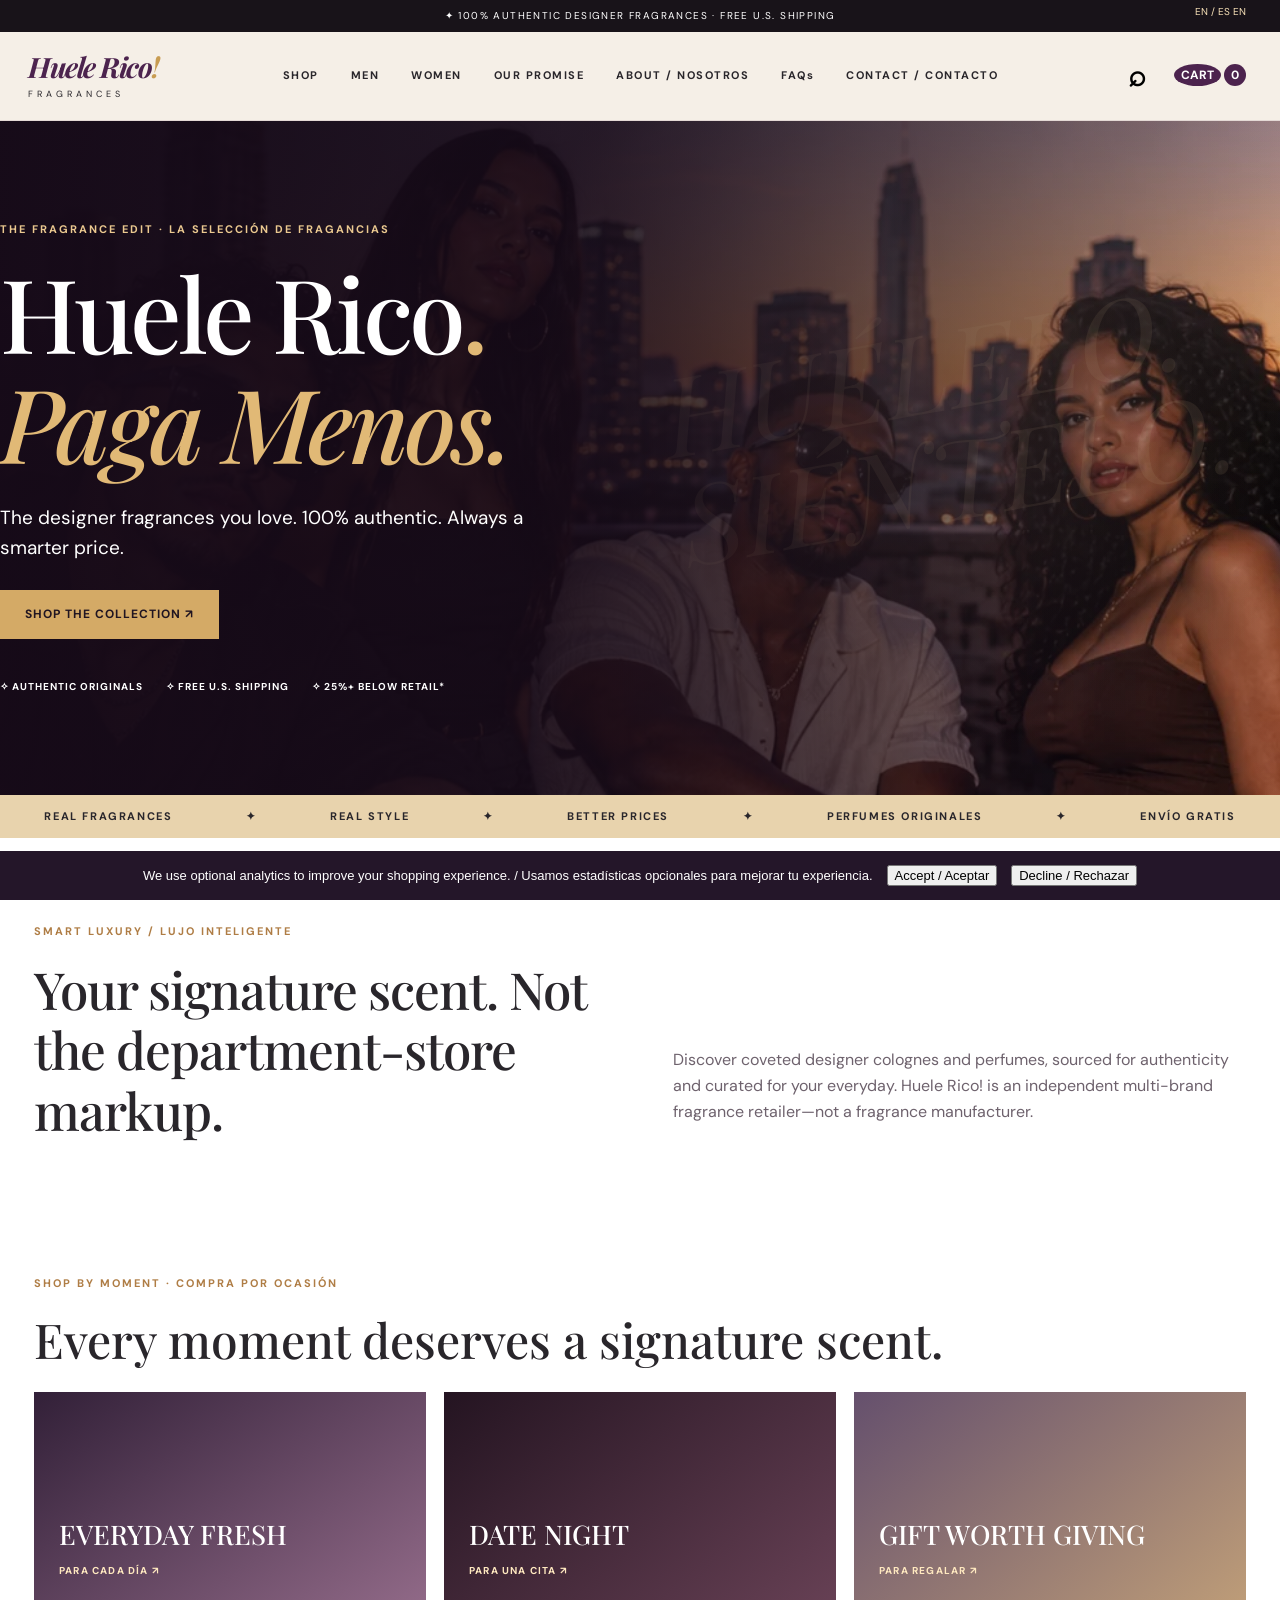
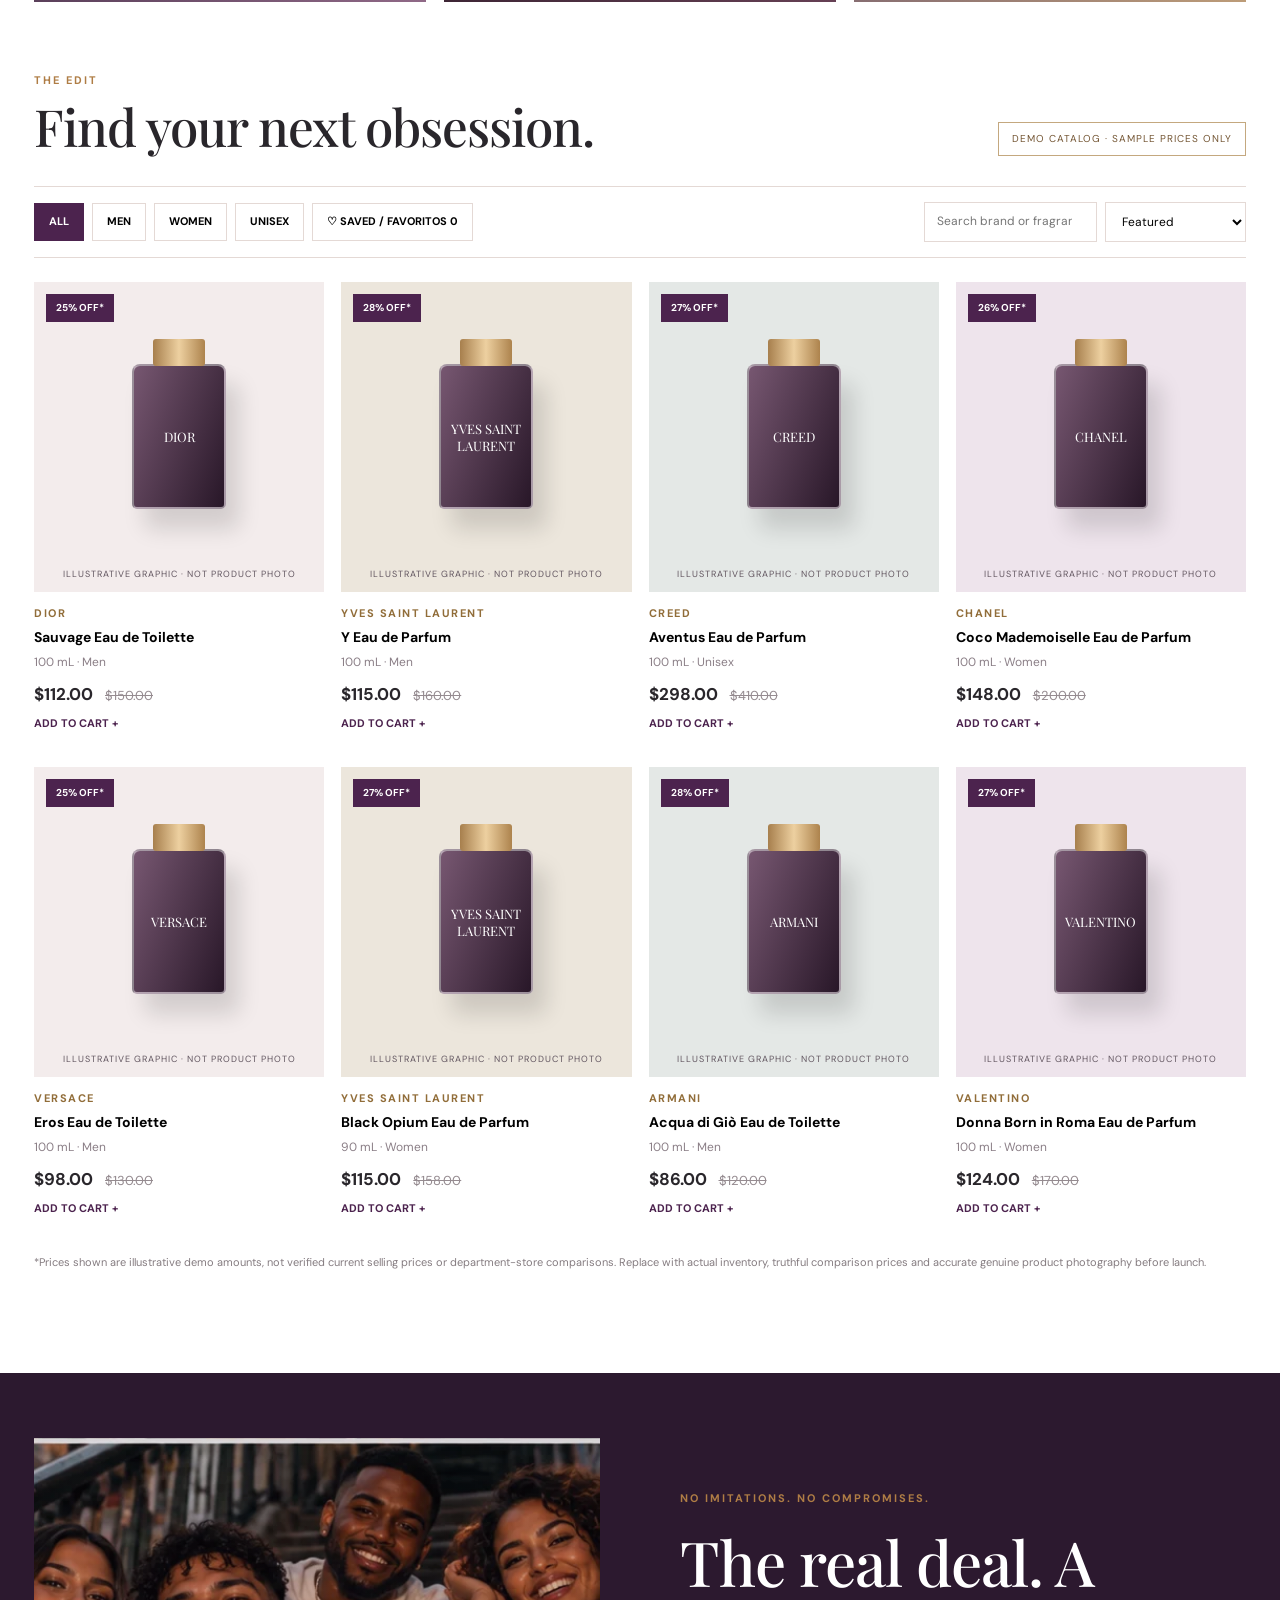
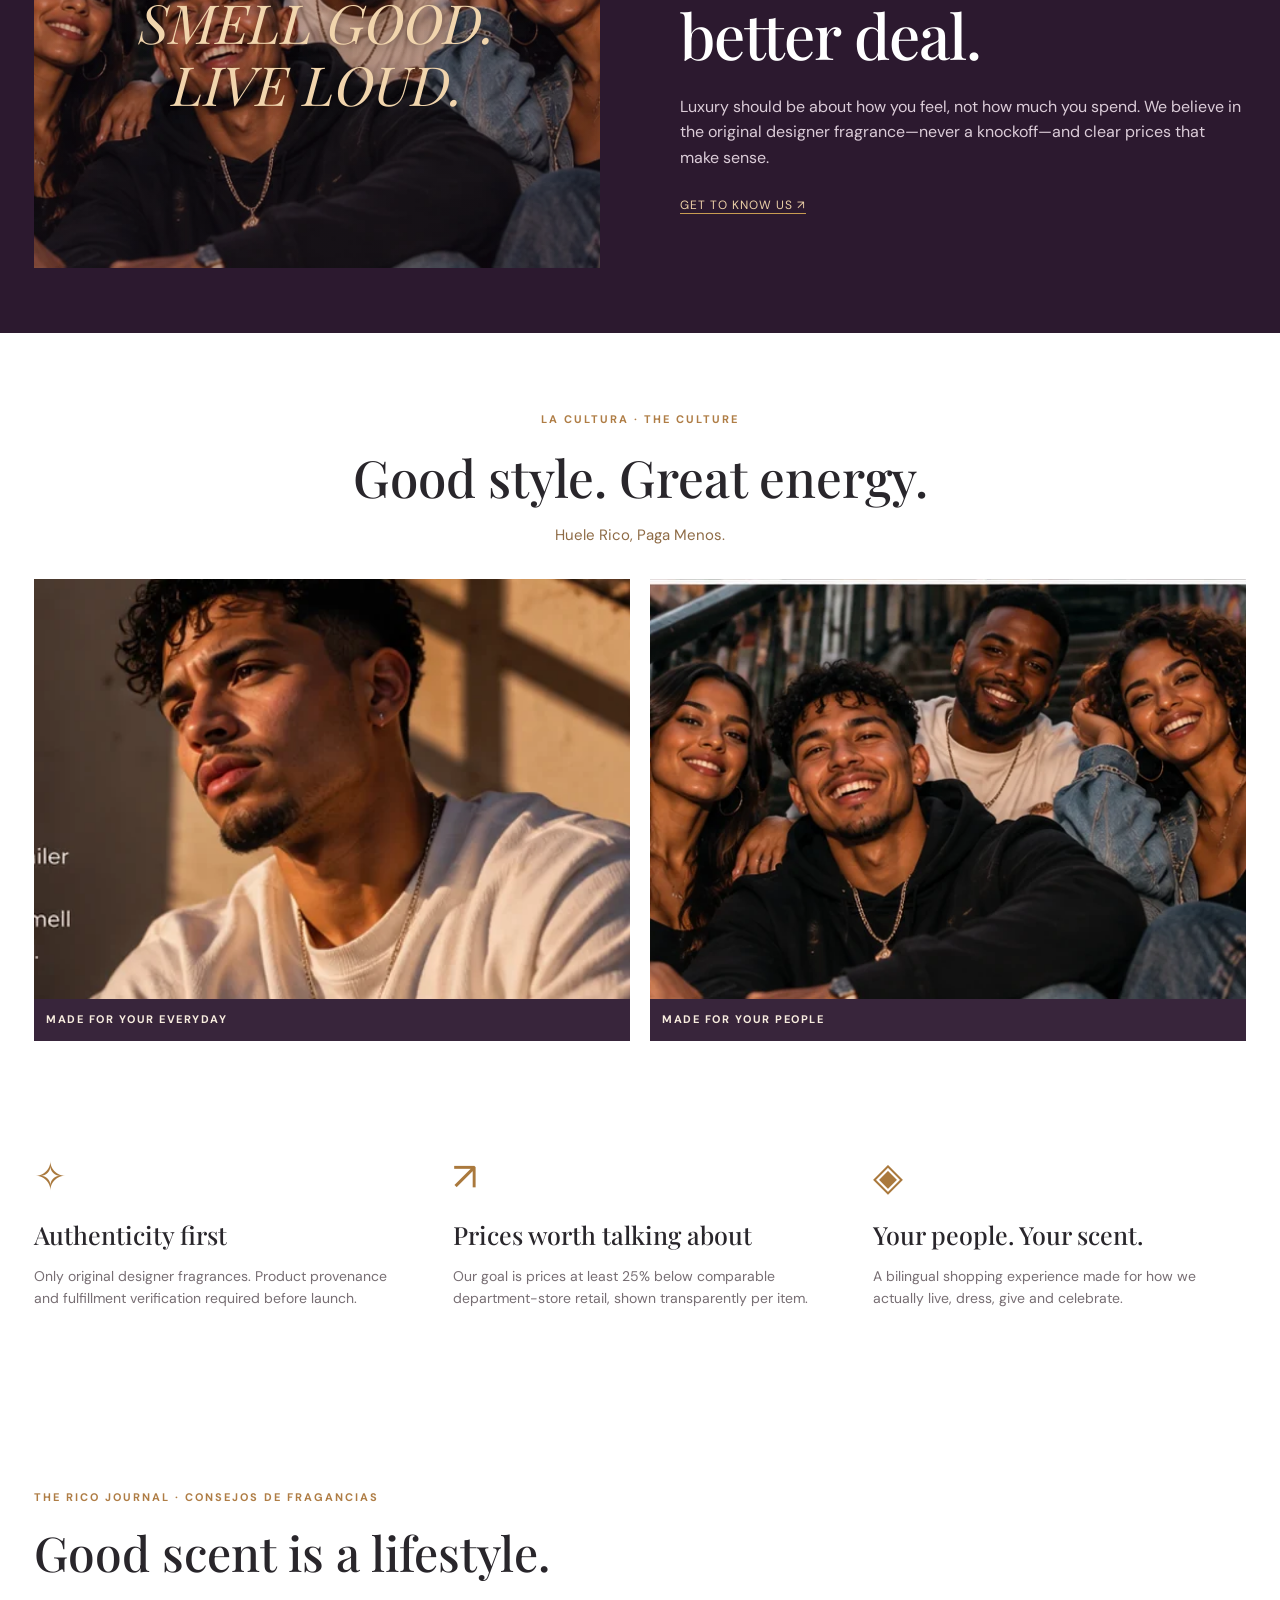
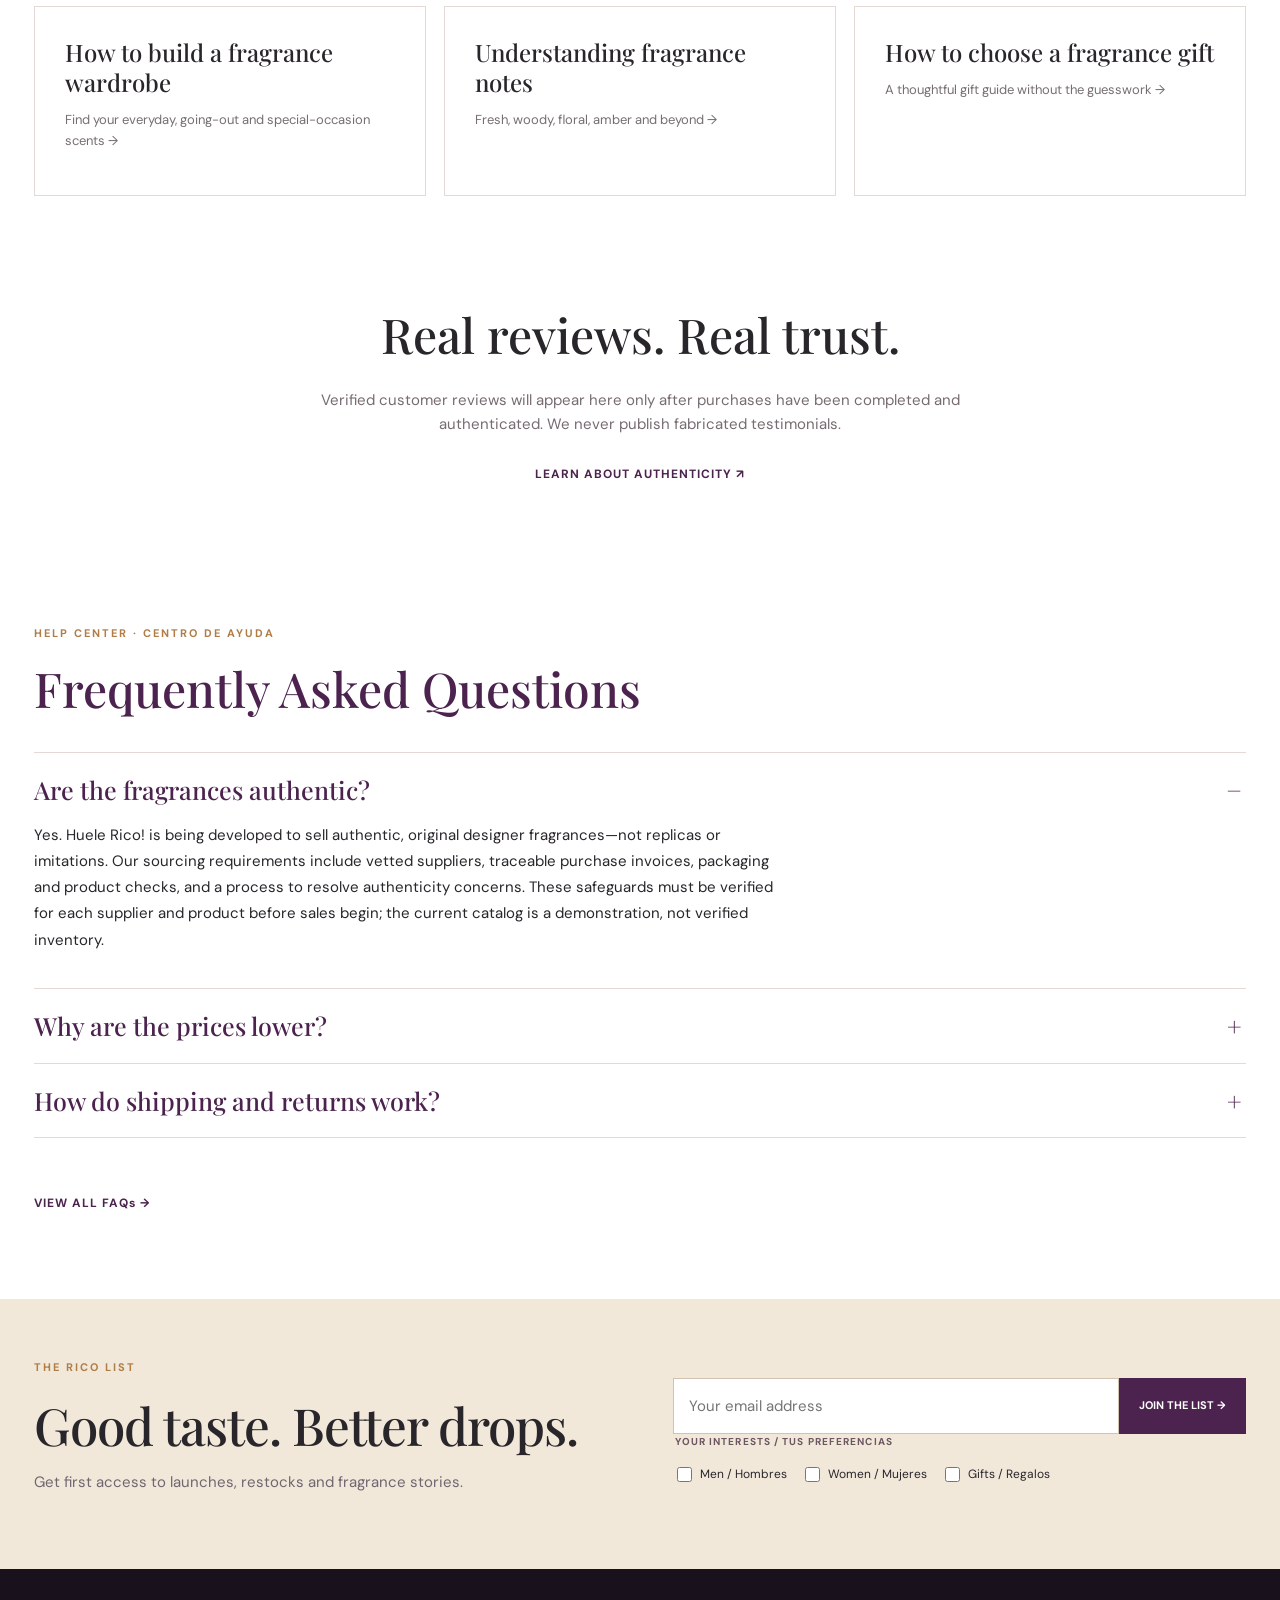
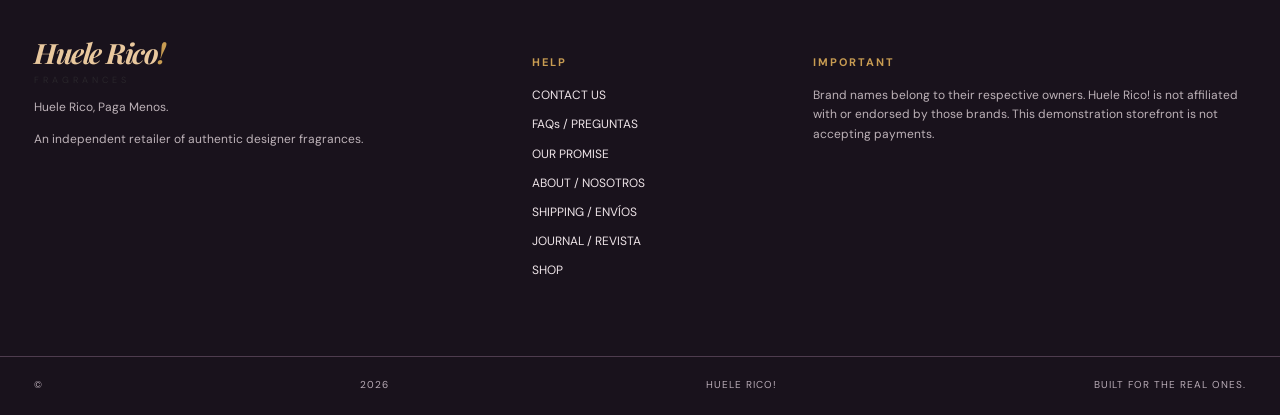
==== commit 6ae6970b: "Force Cart header label and refresh cached storefront assets" ====
--- a/index.html
+++ b/index.html
@@ -1,8 +1,8 @@
 <!doctype html>
-<html lang="en"><head><meta charset="UTF-8"/><meta name="viewport" content="width=device-width, initial-scale=1"/><meta property="og:title" content="Huele Rico! — Huele Rico, Paga Menos"/><meta property="og:description" content="Authentic original designer colognes and perfumes. Shop smart. Huele Rico, Paga Menos."/><meta property="og:type" content="website"/><meta name="robots" content="noindex, nofollow"/><meta name="theme-color" content="#261322"/><meta name="description" content="Huele Rico! Authentic designer fragrances at smart prices. Huele Rico, Paga Menos."/><title>Huele Rico! | Authentic Designer Fragrances</title><link rel="preconnect" href="https://fonts.googleapis.com"/><link rel="preconnect" href="https://fonts.gstatic.com" crossorigin/><link href="https://fonts.googleapis.com/css2?family=DM+Sans:wght@400;500;600;700&family=Playfair+Display:wght@500;600;700&display=swap" rel="stylesheet"/><link rel="stylesheet" href="./styles.css"/></head>
+<html lang="en"><head><meta charset="UTF-8"/><meta name="viewport" content="width=device-width, initial-scale=1"/><meta property="og:title" content="Huele Rico! — Huele Rico, Paga Menos"/><meta property="og:description" content="Authentic original designer colognes and perfumes. Shop smart. Huele Rico, Paga Menos."/><meta property="og:type" content="website"/><meta name="robots" content="noindex, nofollow"/><meta name="theme-color" content="#261322"/><meta name="description" content="Huele Rico! Authentic designer fragrances at smart prices. Huele Rico, Paga Menos."/><title>Huele Rico! | Authentic Designer Fragrances</title><link rel="preconnect" href="https://fonts.googleapis.com"/><link rel="preconnect" href="https://fonts.gstatic.com" crossorigin/><link href="https://fonts.googleapis.com/css2?family=DM+Sans:wght@400;500;600;700&family=Playfair+Display:wght@500;600;700&display=swap" rel="stylesheet"/><link rel="stylesheet" href="./styles.css?v=20261014-cart-fix"/></head>
 <body>
 <div class="topbar"><span>✦ <span data-i18n="top">100% AUTHENTIC DESIGNER FRAGRANCES · FREE U.S. SHIPPING</span></span><button id="language" aria-label="Change language">EN / ES <span id="langLabel">EN</span></button></div>
-<header class="header"><a href="#" class="wordmark" aria-label="Huele Rico homepage">Huele Rico<span>!</span><small>FRAGRANCES</small></a><nav aria-label="Main navigation"><a href="#shop" data-i18n="shop">SHOP</a><a href="#shop" data-filter="Men" data-i18n="men">MEN</a><a href="#shop" data-filter="Women" data-i18n="women">WOMEN</a><a href="./authenticity.html" data-i18n="promise">OUR PROMISE</a><a href="./about.html">ABOUT / NOSOTROS</a><a href="./faqs.html">FAQs</a><a href="./contact.html">CONTACT / CONTACTO</a></nav><div class="header-actions"><button id="searchToggle" aria-label="Search">⌕</button><button id="cartToggle" aria-label="Open cart">CART <span id="cartCount">0</span></button></div></header>
+<header class="header"><a href="#" class="wordmark" aria-label="Huele Rico homepage">Huele Rico<span>!</span><small>FRAGRANCES</small></a><nav aria-label="Main navigation"><a href="#shop" data-i18n="shop">SHOP</a><a href="#shop" data-filter="Men" data-i18n="men">MEN</a><a href="#shop" data-filter="Women" data-i18n="women">WOMEN</a><a href="./authenticity.html" data-i18n="promise">OUR PROMISE</a><a href="./about.html">ABOUT / NOSOTROS</a><a href="./faqs.html">FAQs</a><a href="./contact.html">CONTACT / CONTACTO</a></nav><div class="header-actions"><button id="searchToggle" aria-label="Search">⌕</button><button id="cartToggle" aria-label="Open cart"><span id="cartLabel">CART</span> <span id="cartCount">0</span></button></div></header>
 <section class="hero"><div class="hero-art"><div class="hero-glow"></div><div class="hero-script">HUÉLELO.<br/>SIÉNTELO.</div></div><div class="hero-inner"><p class="eyebrow">THE FRAGRANCE EDIT · LA SELECCIÓN DE FRAGANCIAS</p><h1>Huele Rico<span>.</span><br/><em>Paga Menos.</em></h1><p data-i18n="heroText">The designer fragrances you love. 100% authentic. Always a smarter price.</p><a class="btn gold" href="#shop" data-i18n="cta">SHOP THE COLLECTION ↗</a><div class="hero-stats"><span>✧ <span data-i18n="authentic">AUTHENTIC ORIGINALS</span></span><span>✧ <span data-i18n="shipping">FREE U.S. SHIPPING</span></span><span>✧ <span data-i18n="price">25%+ BELOW RETAIL*</span></span></div></div></section>
 <div class="ticker"><span>REAL FRAGRANCES</span><b>✦</b><span>REAL STYLE</span><b>✦</b><span>BETTER PRICES</span><b>✦</b><span>PERFUMES ORIGINALES</span><b>✦</b><span>ENVÍO GRATIS</span></div>
 <main><section class="intro wrap"><div><p class="eyebrow">SMART LUXURY / LUJO INTELIGENTE</p><h2 data-i18n="introTitle">Your signature scent. Not the department-store markup.</h2></div><p data-i18n="introText">Discover coveted designer colognes and perfumes, sourced for authenticity and curated for your everyday. Huele Rico! is an independent multi-brand fragrance retailer—not a fragrance manufacturer.</p></section>
@@ -11,6 +11,6 @@
 <section class="lifestyle-gallery wrap" aria-label="Huele Rico lifestyle imagery"><div class="lifestyle-intro"><p class="eyebrow">LA CULTURA · THE CULTURE</p><h2>Good style. Great energy.</h2><p>Huele Rico, Paga Menos.</p></div><div class="lifestyle-cards"><figure><img src="./assets/lifestyle/editorial-portrait.webp" data-lifestyle="editorial-portrait.webp" loading="lazy" alt="Urban streetwear editorial portrait" /><figcaption>MADE FOR YOUR EVERYDAY</figcaption></figure><figure><img src="./assets/lifestyle/community-group.webp" data-lifestyle="community-group.webp" loading="lazy" alt="Friends enjoying a city evening together" /><figcaption>MADE FOR YOUR PEOPLE</figcaption></figure></div></section><section class="benefits wrap" id="how"><div><span class="benefit-icon">✧</span><h3 data-i18n="benefit1">Authenticity first</h3><p data-i18n="benefit1Text">Only original designer fragrances. Product provenance and fulfillment verification required before launch.</p></div><div><span class="benefit-icon">↗</span><h3 data-i18n="benefit2">Prices worth talking about</h3><p data-i18n="benefit2Text">Our goal is prices at least 25% below comparable department-store retail, shown transparently per item.</p></div><div><span class="benefit-icon">◈</span><h3 data-i18n="benefit3">Your people. Your scent.</h3><p data-i18n="benefit3Text">A bilingual shopping experience made for how we actually live, dress, give and celebrate.</p></div></section>
 <section class="journal-preview wrap"><p class="eyebrow">THE RICO JOURNAL · CONSEJOS DE FRAGANCIAS</p><h2>Good scent is a lifestyle.</h2><div class="journal-cards"><a href="./journal.html#wardrobe"><strong>How to build a fragrance wardrobe</strong><span>Find your everyday, going-out and special-occasion scents →</span></a><a href="./journal.html#notes"><strong>Understanding fragrance notes</strong><span>Fresh, woody, floral, amber and beyond →</span></a><a href="./journal.html#gifts"><strong>How to choose a fragrance gift</strong><span>A thoughtful gift guide without the guesswork →</span></a></div></section><section class="reviews-trust wrap"><h2>Real reviews. Real trust.</h2><p>Verified customer reviews will appear here only after purchases have been completed and authenticated. We never publish fabricated testimonials.</p><a href="./authenticity.html">LEARN ABOUT AUTHENTICITY ↗</a></section><section class="home-faq wrap" id="faqs" aria-labelledby="homeFaqHeading"><p class="eyebrow">HELP CENTER · CENTRO DE AYUDA</p><h2 id="homeFaqHeading" data-faq-en="Frequently Asked Questions" data-faq-es="Preguntas frecuentes">Frequently Asked Questions</h2><div class="faq-list"><details open><summary data-faq-en="Are the fragrances authentic?" data-faq-es="¿Las fragancias son auténticas?">Are the fragrances authentic?</summary><p data-faq-en="Yes. Huele Rico! is being developed to sell authentic, original designer fragrances—not replicas or imitations. Our sourcing requirements include vetted suppliers, traceable purchase invoices, packaging and product checks, and a process to resolve authenticity concerns. These safeguards must be verified for each supplier and product before sales begin; the current catalog is a demonstration, not verified inventory." data-faq-es="Sí. Huele Rico! se está desarrollando para vender fragancias originales de diseñador, no réplicas ni imitaciones. Nuestros requisitos incluyen proveedores evaluados, facturas rastreables, revisión del empaque y del producto y un proceso para resolver dudas sobre autenticidad. Estos controles deben verificarse antes de vender cada producto; el catálogo actual es una demostración, no inventario verificado.">Yes. Huele Rico! is being developed to sell authentic, original designer fragrances—not replicas or imitations. Our sourcing requirements include vetted suppliers, traceable purchase invoices, packaging and product checks, and a process to resolve authenticity concerns. These safeguards must be verified for each supplier and product before sales begin; the current catalog is a demonstration, not verified inventory.</p></details><details><summary data-faq-en="Why are the prices lower?" data-faq-es="¿Por qué los precios son más bajos?">Why are the prices lower?</summary><p data-faq-en="Our goal is to offer competitive pricing through efficient sourcing and online operations. Any advertised savings will be based on documented, comparable retail prices—not the example prices in this preview." data-faq-es="Nuestro objetivo es ofrecer mejores precios con compras eficientes y operaciones en línea. Los descuentos anunciados se basarán en precios minoristas comparables y documentados, no en precios de ejemplo.">Our goal is to offer competitive pricing through efficient sourcing and online operations. Any advertised savings will be based on documented, comparable retail prices—not the example prices in this preview.</p></details><details><summary data-faq-en="How do shipping and returns work?" data-faq-es="¿Cómo funcionan los envíos y las devoluciones?">How do shipping and returns work?</summary><p data-faq-en="Shipping destinations, delivery estimates and return conditions will be published before we accept orders. Some fragrances require special ground-shipping handling." data-faq-es="Publicaremos destinos, plazos de entrega y condiciones de devolución antes de aceptar pedidos. Algunos perfumes requieren condiciones especiales de transporte terrestre.">Shipping destinations, delivery estimates and return conditions will be published before we accept orders. Some fragrances require special ground-shipping handling.</p></details></div><a class="faq-more-link" href="./faqs.html" data-faq-en="VIEW ALL FAQs →" data-faq-es="VER TODAS LAS PREGUNTAS →">VIEW ALL FAQs →</a></section><section class="newsletter"><div class="wrap newsletter-inner"><div><p class="eyebrow">THE RICO LIST</p><h2 data-i18n="newsletterTitle">Good taste. Better drops.</h2><p data-i18n="newsletterText">Get first access to launches, restocks and fragrance stories.</p></div><form id="newsletterForm"><label class="sr-only" for="email">Email</label><input id="email" type="email" required placeholder="Your email address"/><button type="submit" data-i18n="join">JOIN THE LIST →</button><fieldset class="vip-interests"><legend>YOUR INTERESTS / TUS PREFERENCIAS</legend><label><input type="checkbox" name="interests" value="mens"/> Men / Hombres</label><label><input type="checkbox" name="interests" value="womens"/> Women / Mujeres</label><label><input type="checkbox" name="interests" value="gifts"/> Gifts / Regalos</label></fieldset><small id="newsletterStatus" role="status"></small></form></div></section></main>
 <footer><div class="wrap footer-grid"><div><div class="wordmark">Huele Rico<span>!</span><small>FRAGRANCES</small></div><p>Huele Rico, Paga Menos.</p><p data-i18n="footerDesc">An independent retailer of authentic designer fragrances.</p></div><div><h4 data-i18n="help">HELP</h4><a href="./contact.html" data-i18n="contact">CONTACT US</a><a href="./faqs.html">FAQs / PREGUNTAS</a><a href="./authenticity.html" data-i18n="promise">OUR PROMISE</a><a href="./about.html">ABOUT / NOSOTROS</a><a href="./shipping-returns.html">SHIPPING / ENVÍOS</a><a href="./journal.html">JOURNAL / REVISTA</a><a href="#shop" data-i18n="shop">SHOP</a></div><div><h4 data-i18n="important">IMPORTANT</h4><p data-i18n="footerLegal">Brand names belong to their respective owners. Huele Rico! is not affiliated with or endorsed by those brands. This demonstration storefront is not accepting payments.</p></div></div><div class="wrap footer-bottom">© <span id="year"></span> HUELE RICO! <span>BUILT FOR THE REAL ONES.</span></div></footer>
-<div id="overlay" class="overlay" hidden></div><aside class="cart-drawer" id="cartDrawer" aria-modal="true" aria-label="Shopping bag" role="dialog" aria-hidden="true"><div class="drawer-heading"><h2 data-i18n="bag">YOUR CART</h2><button id="cartClose" aria-label="Close cart">✕</button></div><div id="cartItems" class="cart-items"></div><div class="drawer-bottom"><div class="subtotal"><span data-i18n="subtotal">SUBTOTAL</span><strong id="subtotal">$0.00</strong></div><p class="cart-message" data-i18n="checkoutNote">Demo mode. Live checkout activates once a Shopify store and verified catalog are connected.</p><button id="checkout" class="btn gold checkout" data-i18n="checkout">CHECKOUT ↗</button><p id="checkoutMessage" aria-live="polite"></p></div></aside>
+<div id="overlay" class="overlay" hidden></div><aside class="cart-drawer" id="cartDrawer" aria-modal="true" aria-label="Shopping cart" role="dialog" aria-hidden="true"><div class="drawer-heading"><h2 data-i18n="bag">YOUR CART</h2><button id="cartClose" aria-label="Close cart">✕</button></div><div id="cartItems" class="cart-items"></div><div class="drawer-bottom"><div class="subtotal"><span data-i18n="subtotal">SUBTOTAL</span><strong id="subtotal">$0.00</strong></div><p class="cart-message" data-i18n="checkoutNote">Demo mode. Live checkout activates once a Shopify store and verified catalog are connected.</p><button id="checkout" class="btn gold checkout" data-i18n="checkout">CHECKOUT ↗</button><p id="checkoutMessage" aria-live="polite"></p></div></aside>
 <div id="productModal" class="product-modal" hidden><div class="modal-panel"><button id="modalClose" class="modal-close" aria-label="Close">✕</button><div id="modalContent"></div></div></div>
-<script src="./config.js"></script><script src="./integrations.js"></script><script src="./app.js"></script></body></html>+<script src="./config.js"></script><script src="./integrations.js"></script><script src="./app.js?v=20261014-cart-fix"></script></body></html>
--- a/styles.css
+++ b/styles.css
@@ -79,3 +79,5 @@
 
 /* Customer service contact and FAQ */
 .contact-note{background:#f5efe7;border-left:3px solid var(--gold);padding:15px 18px;color:#554754;font-size:14px;margin:20px 0}.contact-form{display:grid;gap:20px;margin:30px 0}.contact-fields{display:grid;grid-template-columns:repeat(2,minmax(0,1fr));gap:20px}.contact-form label{display:grid;gap:8px;font-size:13px;font-weight:700;color:var(--plum)}.contact-form input,.contact-form select,.contact-form textarea{width:100%;min-width:0;background:#fff;border:1px solid #d9ccd5;border-radius:4px;padding:14px;font:inherit;color:var(--ink)}.contact-form textarea{resize:vertical}.contact-form button:disabled{opacity:.55;cursor:not-allowed}.faq-list{margin:34px 0 40px;border-top:1px solid var(--line)}.faq-list details{border-bottom:1px solid var(--line);padding:20px 0}.faq-list summary{cursor:pointer;list-style:none;font:500 clamp(19px,2.6vw,25px)/1.35 var(--serif);color:var(--plum);padding-right:30px;position:relative}.faq-list summary:after{content:"+";position:absolute;right:4px}.faq-list details[open] summary:after{content:"−"}.faq-list details p{line-height:1.75;max-width:760px}.faq-list summary::-webkit-details-marker{display:none}@media(max-width:680px){.contact-fields{grid-template-columns:1fr}.contact-form{gap:15px}.faq-list details{padding:16px 0}}
+
+.home-faq{padding-top:65px;padding-bottom:85px}.home-faq h2{font:500 clamp(32px,4vw,48px)/1.2 var(--serif);color:var(--plum);margin:10px 0 25px}.faq-more-link{display:inline-block;padding-top:16px;font-weight:700;font-size:12px;letter-spacing:1px;color:var(--plum)}@media(max-width:680px){.home-faq{padding-top:45px;padding-bottom:55px}}
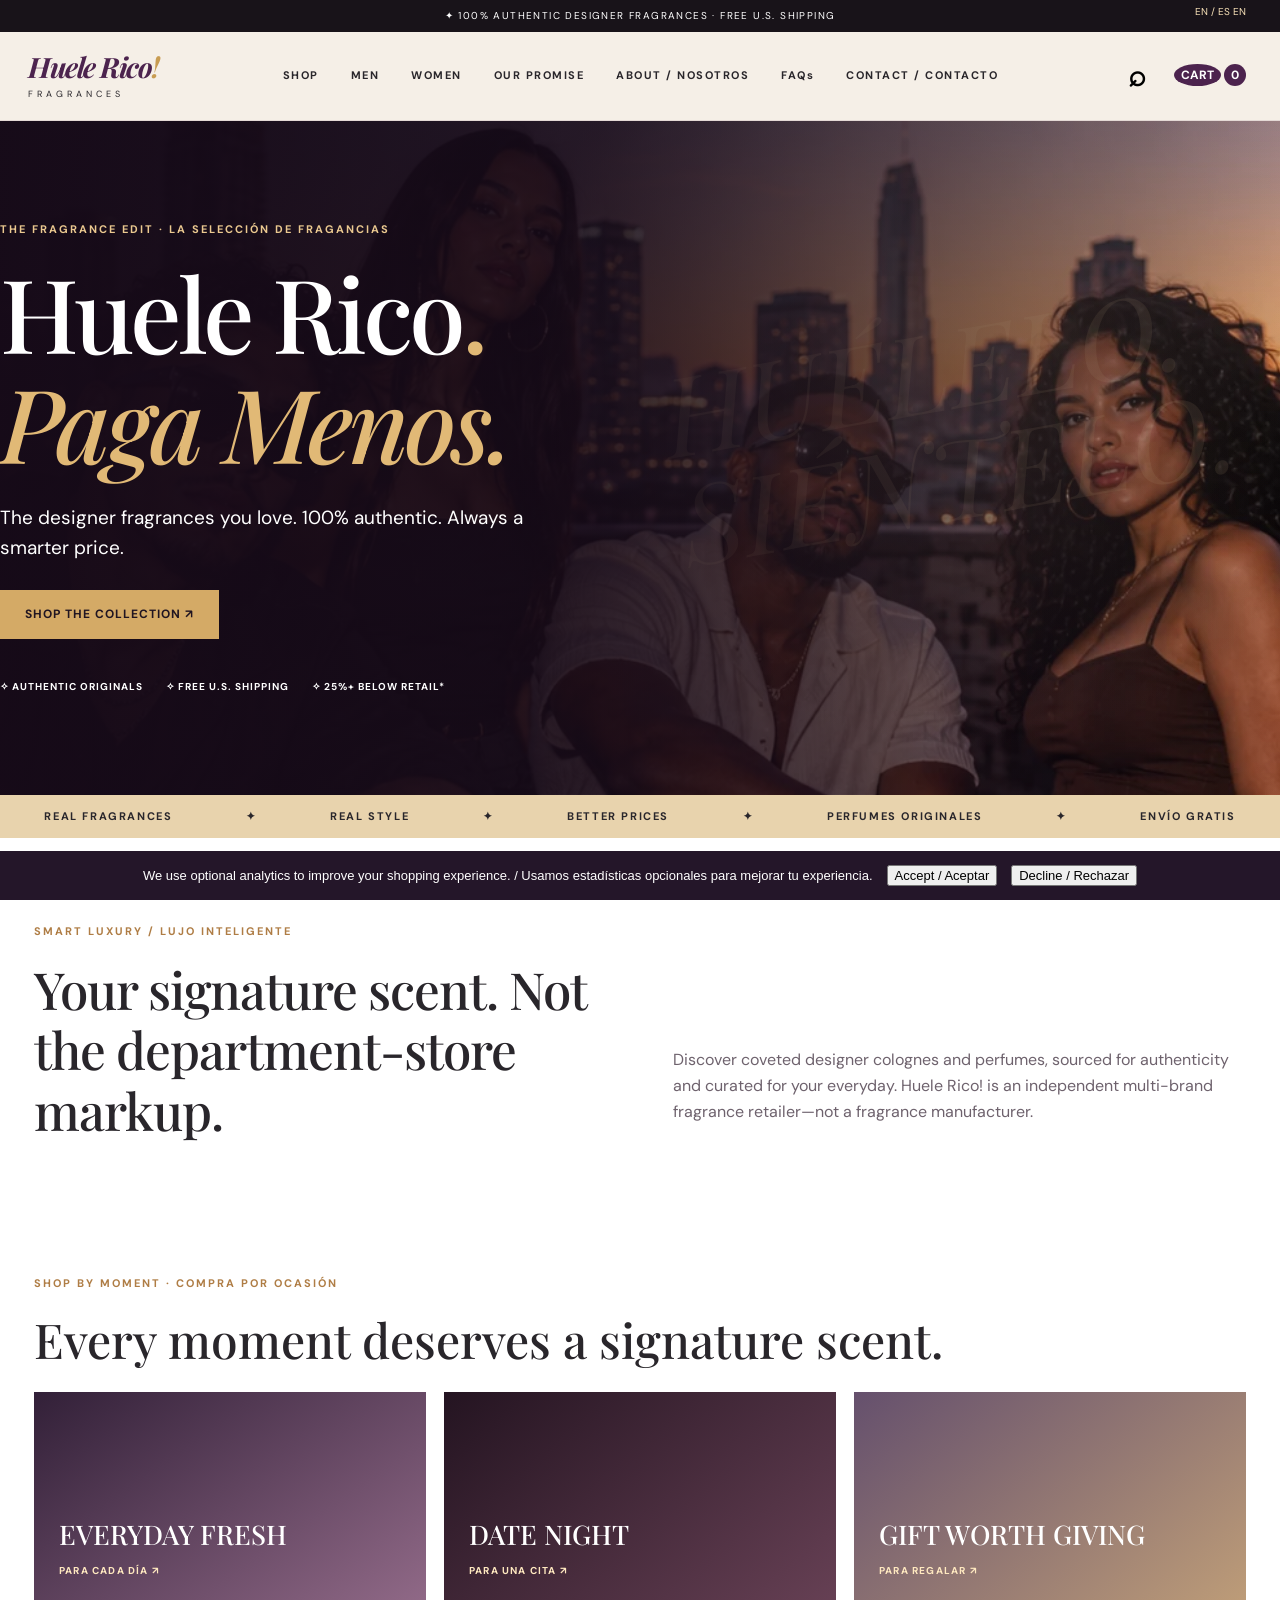
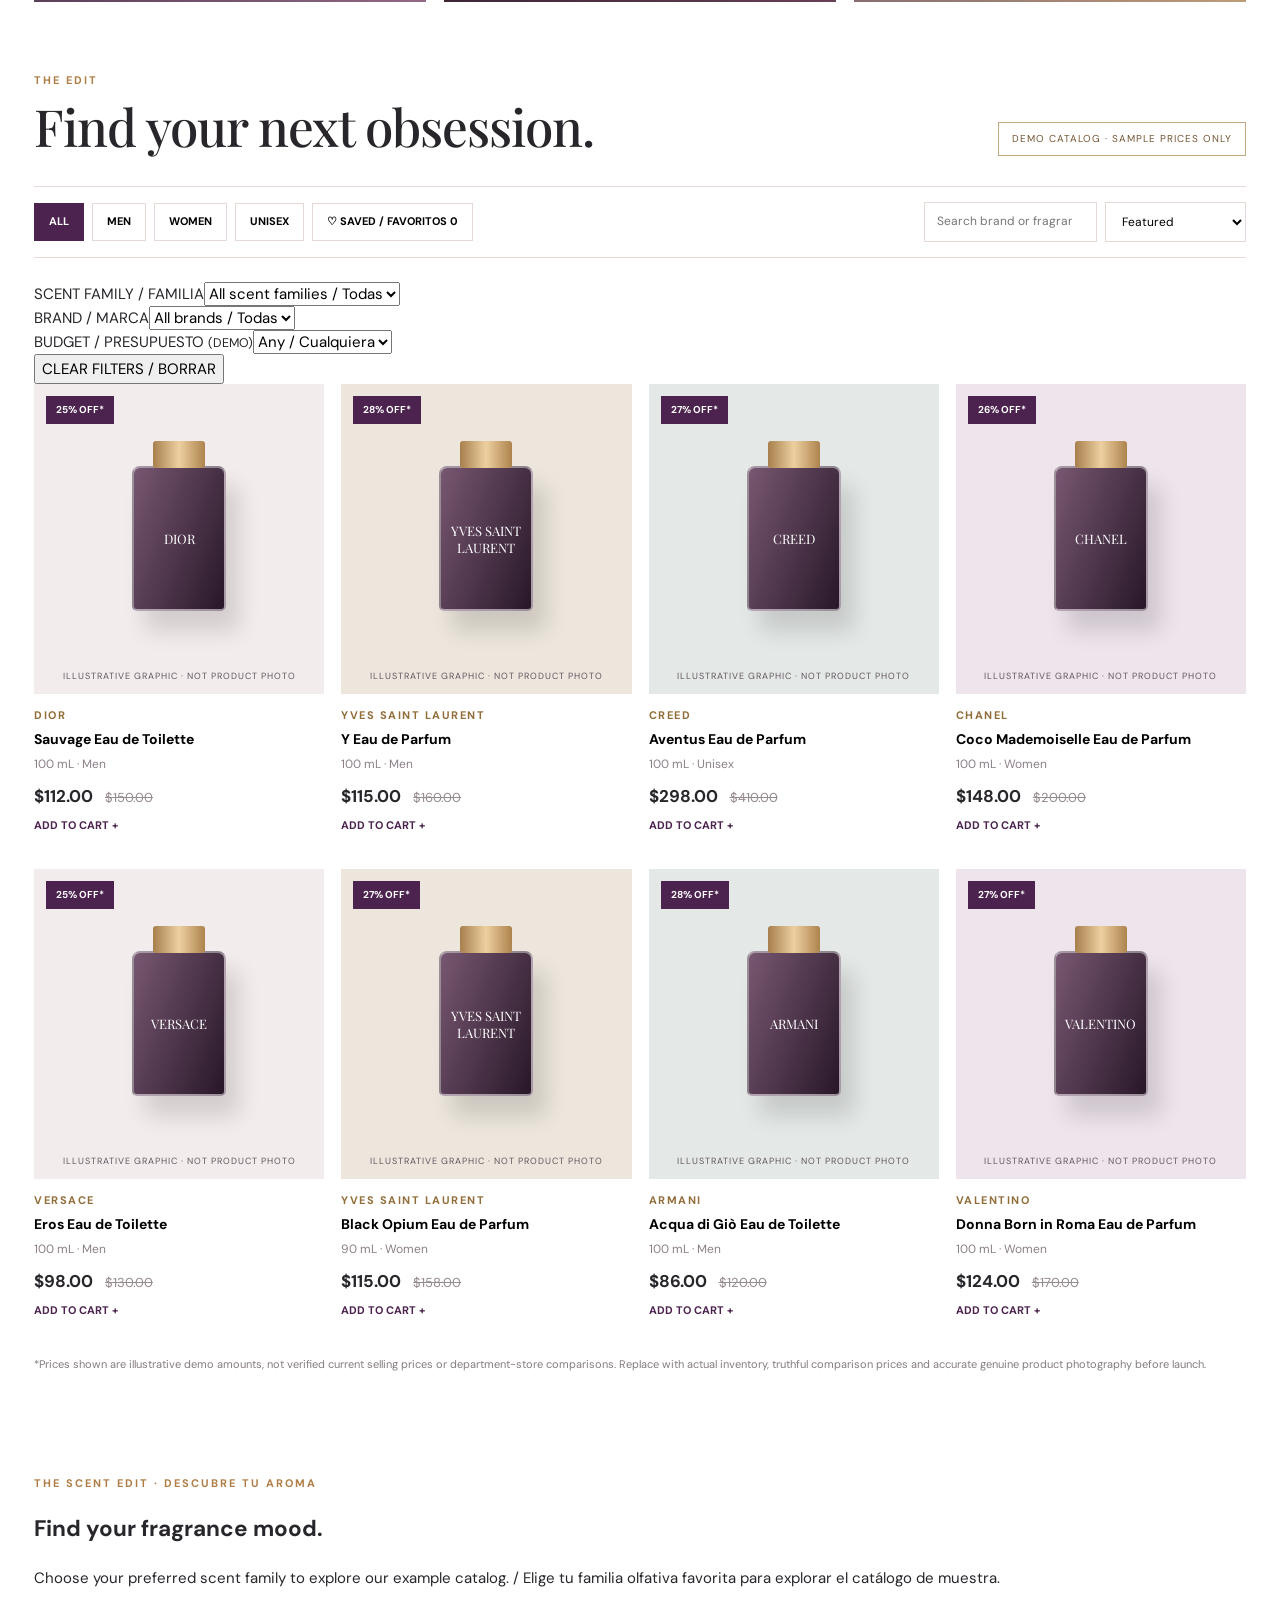
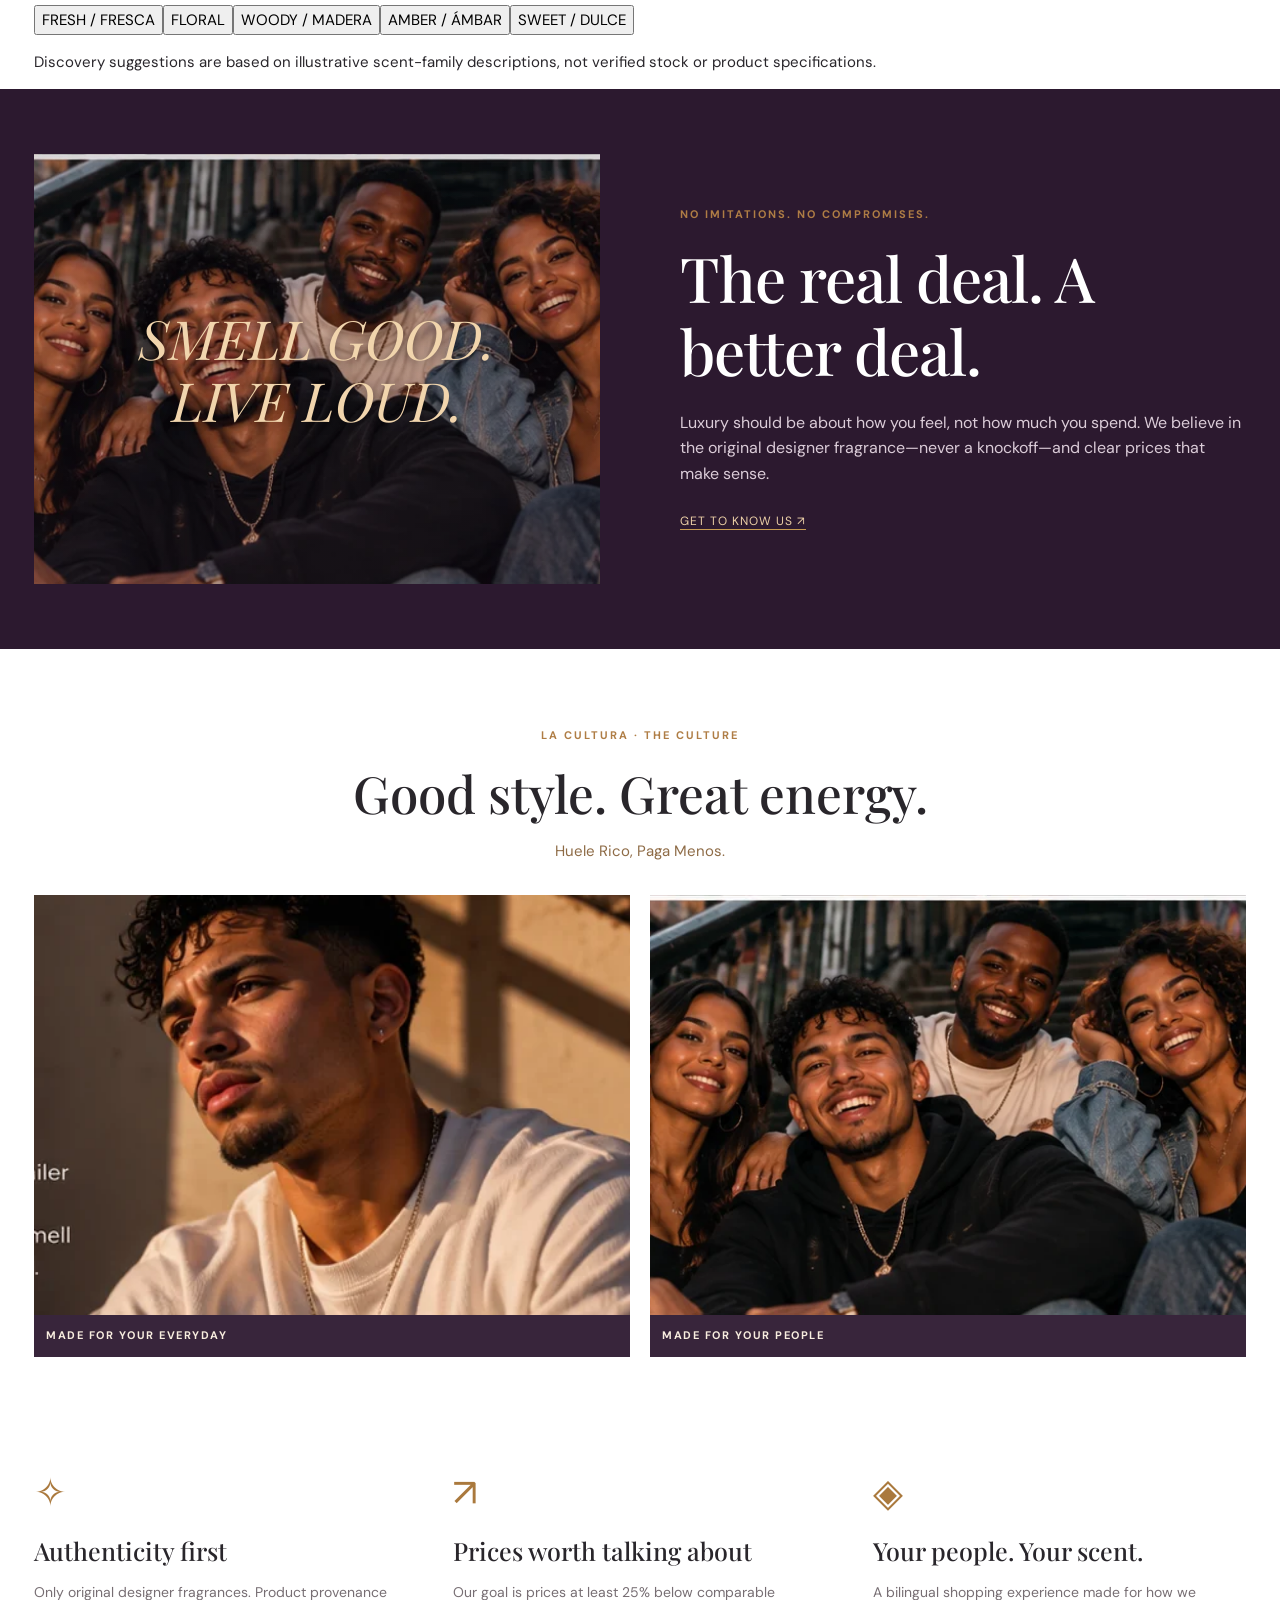
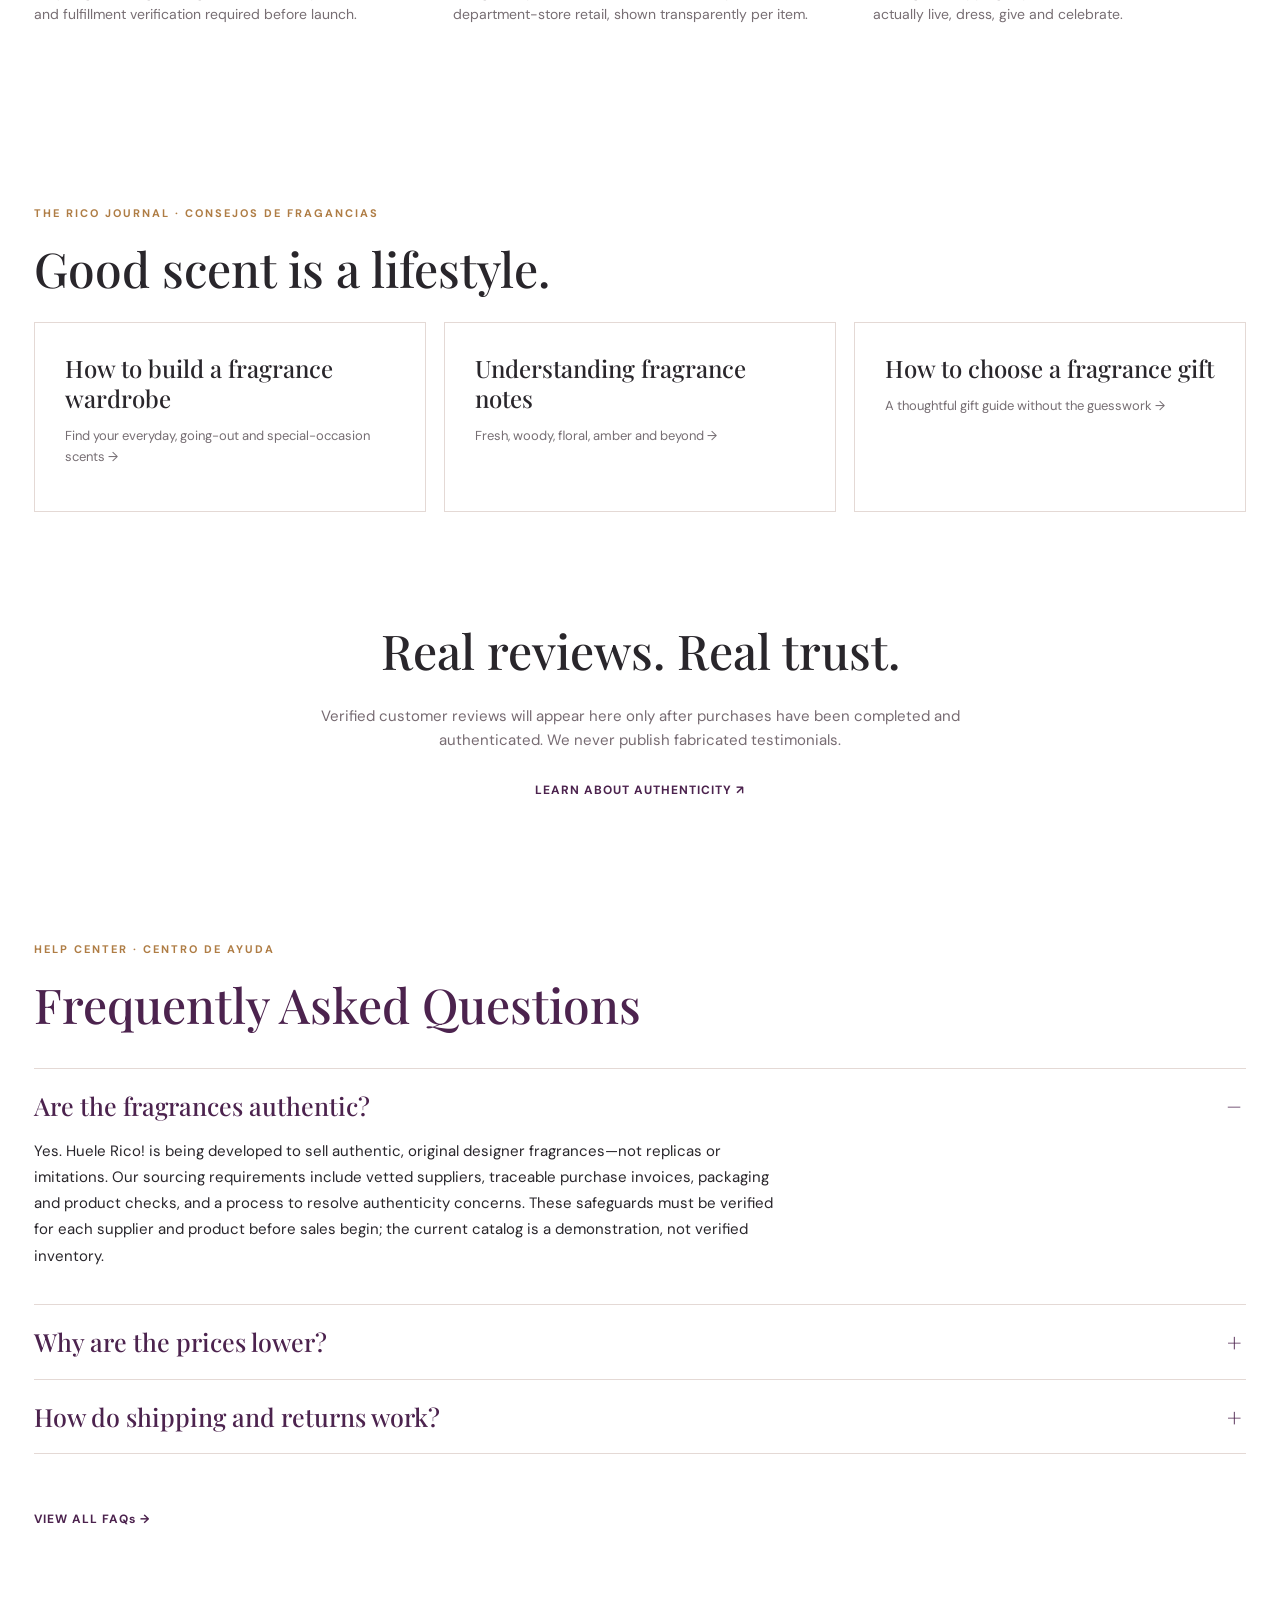
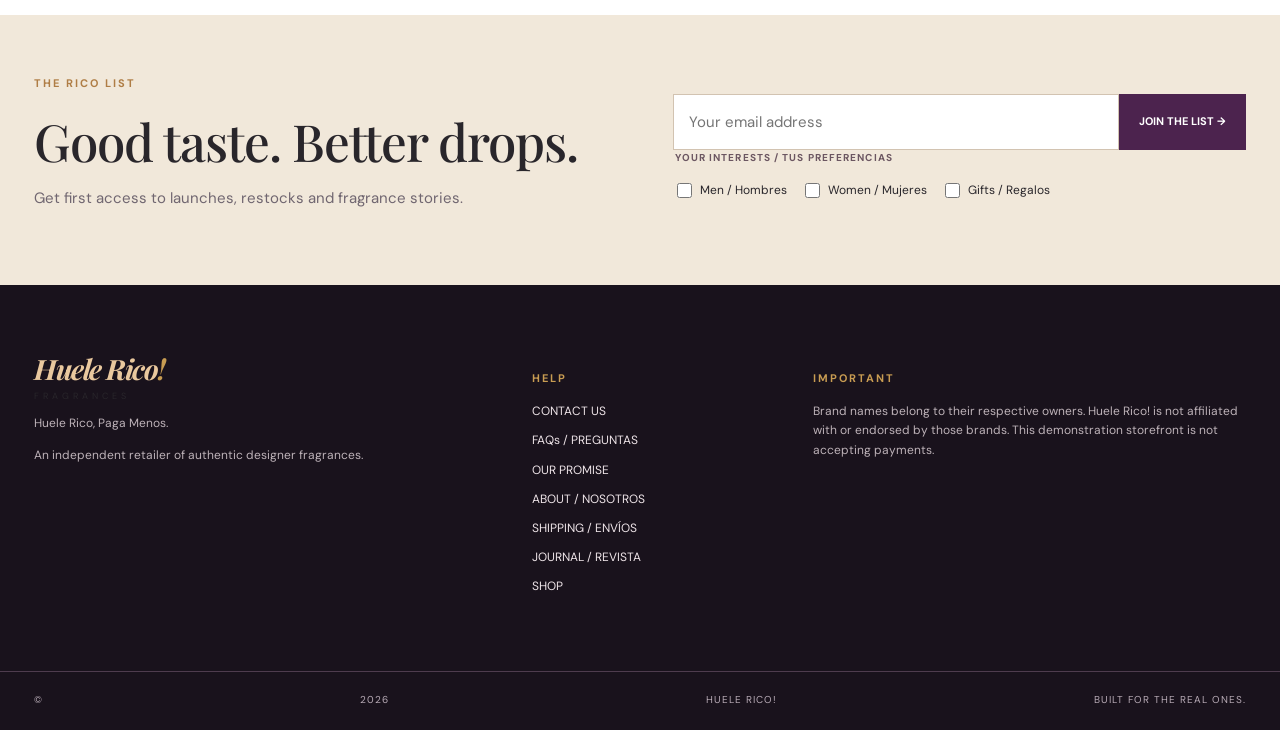
==== commit d1fd9fb1: "Redesign fragrance catalog with discovery filters, editorial cards and mobile layouts" ====
--- a/index.html
+++ b/index.html
@@ -6,8 +6,8 @@
 <section class="hero"><div class="hero-art"><div class="hero-glow"></div><div class="hero-script">HUÉLELO.<br/>SIÉNTELO.</div></div><div class="hero-inner"><p class="eyebrow">THE FRAGRANCE EDIT · LA SELECCIÓN DE FRAGANCIAS</p><h1>Huele Rico<span>.</span><br/><em>Paga Menos.</em></h1><p data-i18n="heroText">The designer fragrances you love. 100% authentic. Always a smarter price.</p><a class="btn gold" href="#shop" data-i18n="cta">SHOP THE COLLECTION ↗</a><div class="hero-stats"><span>✧ <span data-i18n="authentic">AUTHENTIC ORIGINALS</span></span><span>✧ <span data-i18n="shipping">FREE U.S. SHIPPING</span></span><span>✧ <span data-i18n="price">25%+ BELOW RETAIL*</span></span></div></div></section>
 <div class="ticker"><span>REAL FRAGRANCES</span><b>✦</b><span>REAL STYLE</span><b>✦</b><span>BETTER PRICES</span><b>✦</b><span>PERFUMES ORIGINALES</span><b>✦</b><span>ENVÍO GRATIS</span></div>
 <main><section class="intro wrap"><div><p class="eyebrow">SMART LUXURY / LUJO INTELIGENTE</p><h2 data-i18n="introTitle">Your signature scent. Not the department-store markup.</h2></div><p data-i18n="introText">Discover coveted designer colognes and perfumes, sourced for authenticity and curated for your everyday. Huele Rico! is an independent multi-brand fragrance retailer—not a fragrance manufacturer.</p></section>
-<section class="occasions wrap" id="occasions"><p class="eyebrow">SHOP BY MOMENT · COMPRA POR OCASIÓN</p><h2>Every moment deserves a signature scent.</h2><div class="occasion-grid"><a href="#shop" data-occasion="day">EVERYDAY FRESH <small>PARA CADA DÍA ↗</small></a><a href="#shop" data-occasion="night">DATE NIGHT <small>PARA UNA CITA ↗</small></a><a href="#shop" data-occasion="gift">GIFT WORTH GIVING <small>PARA REGALAR ↗</small></a></div></section><section id="shop" class="shop-section wrap"><div class="section-head"><div><p class="eyebrow" data-i18n="catalogEyebrow">THE EDIT</p><h2 data-i18n="catalogTitle">Find your next obsession.</h2></div><span class="demo-note" data-i18n="demo">DEMO CATALOG · SAMPLE PRICES ONLY</span></div><div class="toolbar"><div class="pills" id="filters"><button class="active" data-category="All" data-i18n="all">ALL</button><button data-category="Men" data-i18n="men">MEN</button><button data-category="Women" data-i18n="women">WOMEN</button><button data-category="Unisex" data-i18n="unisex">UNISEX</button><button id="wishlistFilter" type="button" aria-pressed="false">♡ SAVED / FAVORITOS <span id="savedCount">0</span></button></div><div class="toolbar-right"><label class="sr-only" for="search">Search fragrances</label><input id="search" placeholder="Search brand or fragrance..." type="search"/><select id="sort" aria-label="Sort products"><option value="featured">Featured</option><option value="priceAsc">Price: low to high</option><option value="priceDesc">Price: high to low</option><option value="saving">Biggest savings</option></select></div></div><div class="product-grid" id="products"></div><p class="pricing-note" data-i18n="pricingDisclaimer">*Displayed prices are illustrative placeholders, not verified current selling prices or department-store comparisons. Before launch, replace with real inventory, documented comparable retail prices, original brand-approved product imagery, and accurate product information. Discounts are calculated from the sample compare-at prices.</p></section>
-<section class="manifesto"><div class="wrap manifesto-grid"><div class="manifesto-image"><span>SMELL GOOD.<br/>LIVE LOUD.</span></div><div><p class="eyebrow">NO IMITATIONS. NO COMPROMISES.</p><h2 data-i18n="whyTitle">The real deal.<br/>A better deal.</h2><p data-i18n="whyText">Luxury should be about how you feel, not how much you spend. We believe in the original designer fragrance—never a knockoff—and clear prices that make sense.</p><a href="#how" class="text-link" data-i18n="learn">GET TO KNOW US ↗</a></div></div></section>
+<section class="occasions wrap" id="occasions"><p class="eyebrow">SHOP BY MOMENT · COMPRA POR OCASIÓN</p><h2>Every moment deserves a signature scent.</h2><div class="occasion-grid"><a href="#shop" data-occasion="day">EVERYDAY FRESH <small>PARA CADA DÍA ↗</small></a><a href="#shop" data-occasion="night">DATE NIGHT <small>PARA UNA CITA ↗</small></a><a href="#shop" data-occasion="gift">GIFT WORTH GIVING <small>PARA REGALAR ↗</small></a></div></section><section id="shop" class="shop-section wrap"><div class="section-head"><div><p class="eyebrow" data-i18n="catalogEyebrow">THE EDIT</p><h2 data-i18n="catalogTitle">Find your next obsession.</h2></div><span class="demo-note" data-i18n="demo">DEMO CATALOG · SAMPLE PRICES ONLY</span></div><div class="toolbar"><div class="pills" id="filters"><button class="active" data-category="All" data-i18n="all">ALL</button><button data-category="Men" data-i18n="men">MEN</button><button data-category="Women" data-i18n="women">WOMEN</button><button data-category="Unisex" data-i18n="unisex">UNISEX</button><button id="wishlistFilter" type="button" aria-pressed="false">♡ SAVED / FAVORITOS <span id="savedCount">0</span></button></div><div class="toolbar-right"><label class="sr-only" for="search">Search fragrances</label><input id="search" placeholder="Search brand or fragrance..." type="search"/><select id="sort" aria-label="Sort products"><option value="featured">Featured</option><option value="priceAsc">Price: low to high</option><option value="priceDesc">Price: high to low</option><option value="saving">Biggest savings</option></select></div></div><div class="discovery-bar" aria-label="Fragrance discovery"><div class="discovery-field"><label for="familyFilter">SCENT FAMILY / FAMILIA</label><select id="familyFilter"><option value="">All scent families / Todas</option><option value="Fresh">Fresh / Fresca</option><option value="Floral">Floral</option><option value="Woody">Woody / Amaderada</option><option value="Amber">Amber / Ámbar</option><option value="Sweet">Sweet / Dulce</option></select></div><div class="discovery-field"><label for="brandFilter">BRAND / MARCA</label><select id="brandFilter"><option value="">All brands / Todas</option></select></div><div class="discovery-field"><label for="budgetFilter">BUDGET / PRESUPUESTO <small>(DEMO)</small></label><select id="budgetFilter"><option value="all">Any / Cualquiera</option><option value="under100">Under $100</option><option value="100to150">$100–$150</option><option value="over150">Over $150</option></select></div><button id="clearDiscovery" type="button">CLEAR FILTERS / BORRAR</button></div><div class="product-count" id="productCount" role="status"></div><div class="product-grid" id="products"></div><p class="pricing-note" data-i18n="pricingDisclaimer">*Displayed prices are illustrative placeholders, not verified current selling prices or department-store comparisons. Before launch, replace with real inventory, documented comparable retail prices, original brand-approved product imagery, and accurate product information. Discounts are calculated from the sample compare-at prices.</p></section>
+<section class="scent-finder wrap" id="finder"><div><p class="eyebrow">THE SCENT EDIT · DESCUBRE TU AROMA</p><h2>Find your fragrance mood.</h2><p>Choose your preferred scent family to explore our example catalog. / Elige tu familia olfativa favorita para explorar el catálogo de muestra.</p></div><div class="scent-choices"><button type="button" data-scent="Fresh">FRESH / FRESCA</button><button type="button" data-scent="Floral">FLORAL</button><button type="button" data-scent="Woody">WOODY / MADERA</button><button type="button" data-scent="Amber">AMBER / ÁMBAR</button><button type="button" data-scent="Sweet">SWEET / DULCE</button></div><p class="scent-disclaimer">Discovery suggestions are based on illustrative scent-family descriptions, not verified stock or product specifications.</p></section><section class="manifesto"><div class="wrap manifesto-grid"><div class="manifesto-image"><span>SMELL GOOD.<br/>LIVE LOUD.</span></div><div><p class="eyebrow">NO IMITATIONS. NO COMPROMISES.</p><h2 data-i18n="whyTitle">The real deal.<br/>A better deal.</h2><p data-i18n="whyText">Luxury should be about how you feel, not how much you spend. We believe in the original designer fragrance—never a knockoff—and clear prices that make sense.</p><a href="#how" class="text-link" data-i18n="learn">GET TO KNOW US ↗</a></div></div></section>
 <section class="lifestyle-gallery wrap" aria-label="Huele Rico lifestyle imagery"><div class="lifestyle-intro"><p class="eyebrow">LA CULTURA · THE CULTURE</p><h2>Good style. Great energy.</h2><p>Huele Rico, Paga Menos.</p></div><div class="lifestyle-cards"><figure><img src="./assets/lifestyle/editorial-portrait.webp" data-lifestyle="editorial-portrait.webp" loading="lazy" alt="Urban streetwear editorial portrait" /><figcaption>MADE FOR YOUR EVERYDAY</figcaption></figure><figure><img src="./assets/lifestyle/community-group.webp" data-lifestyle="community-group.webp" loading="lazy" alt="Friends enjoying a city evening together" /><figcaption>MADE FOR YOUR PEOPLE</figcaption></figure></div></section><section class="benefits wrap" id="how"><div><span class="benefit-icon">✧</span><h3 data-i18n="benefit1">Authenticity first</h3><p data-i18n="benefit1Text">Only original designer fragrances. Product provenance and fulfillment verification required before launch.</p></div><div><span class="benefit-icon">↗</span><h3 data-i18n="benefit2">Prices worth talking about</h3><p data-i18n="benefit2Text">Our goal is prices at least 25% below comparable department-store retail, shown transparently per item.</p></div><div><span class="benefit-icon">◈</span><h3 data-i18n="benefit3">Your people. Your scent.</h3><p data-i18n="benefit3Text">A bilingual shopping experience made for how we actually live, dress, give and celebrate.</p></div></section>
 <section class="journal-preview wrap"><p class="eyebrow">THE RICO JOURNAL · CONSEJOS DE FRAGANCIAS</p><h2>Good scent is a lifestyle.</h2><div class="journal-cards"><a href="./journal.html#wardrobe"><strong>How to build a fragrance wardrobe</strong><span>Find your everyday, going-out and special-occasion scents →</span></a><a href="./journal.html#notes"><strong>Understanding fragrance notes</strong><span>Fresh, woody, floral, amber and beyond →</span></a><a href="./journal.html#gifts"><strong>How to choose a fragrance gift</strong><span>A thoughtful gift guide without the guesswork →</span></a></div></section><section class="reviews-trust wrap"><h2>Real reviews. Real trust.</h2><p>Verified customer reviews will appear here only after purchases have been completed and authenticated. We never publish fabricated testimonials.</p><a href="./authenticity.html">LEARN ABOUT AUTHENTICITY ↗</a></section><section class="home-faq wrap" id="faqs" aria-labelledby="homeFaqHeading"><p class="eyebrow">HELP CENTER · CENTRO DE AYUDA</p><h2 id="homeFaqHeading" data-faq-en="Frequently Asked Questions" data-faq-es="Preguntas frecuentes">Frequently Asked Questions</h2><div class="faq-list"><details open><summary data-faq-en="Are the fragrances authentic?" data-faq-es="¿Las fragancias son auténticas?">Are the fragrances authentic?</summary><p data-faq-en="Yes. Huele Rico! is being developed to sell authentic, original designer fragrances—not replicas or imitations. Our sourcing requirements include vetted suppliers, traceable purchase invoices, packaging and product checks, and a process to resolve authenticity concerns. These safeguards must be verified for each supplier and product before sales begin; the current catalog is a demonstration, not verified inventory." data-faq-es="Sí. Huele Rico! se está desarrollando para vender fragancias originales de diseñador, no réplicas ni imitaciones. Nuestros requisitos incluyen proveedores evaluados, facturas rastreables, revisión del empaque y del producto y un proceso para resolver dudas sobre autenticidad. Estos controles deben verificarse antes de vender cada producto; el catálogo actual es una demostración, no inventario verificado.">Yes. Huele Rico! is being developed to sell authentic, original designer fragrances—not replicas or imitations. Our sourcing requirements include vetted suppliers, traceable purchase invoices, packaging and product checks, and a process to resolve authenticity concerns. These safeguards must be verified for each supplier and product before sales begin; the current catalog is a demonstration, not verified inventory.</p></details><details><summary data-faq-en="Why are the prices lower?" data-faq-es="¿Por qué los precios son más bajos?">Why are the prices lower?</summary><p data-faq-en="Our goal is to offer competitive pricing through efficient sourcing and online operations. Any advertised savings will be based on documented, comparable retail prices—not the example prices in this preview." data-faq-es="Nuestro objetivo es ofrecer mejores precios con compras eficientes y operaciones en línea. Los descuentos anunciados se basarán en precios minoristas comparables y documentados, no en precios de ejemplo.">Our goal is to offer competitive pricing through efficient sourcing and online operations. Any advertised savings will be based on documented, comparable retail prices—not the example prices in this preview.</p></details><details><summary data-faq-en="How do shipping and returns work?" data-faq-es="¿Cómo funcionan los envíos y las devoluciones?">How do shipping and returns work?</summary><p data-faq-en="Shipping destinations, delivery estimates and return conditions will be published before we accept orders. Some fragrances require special ground-shipping handling." data-faq-es="Publicaremos destinos, plazos de entrega y condiciones de devolución antes de aceptar pedidos. Algunos perfumes requieren condiciones especiales de transporte terrestre.">Shipping destinations, delivery estimates and return conditions will be published before we accept orders. Some fragrances require special ground-shipping handling.</p></details></div><a class="faq-more-link" href="./faqs.html" data-faq-en="VIEW ALL FAQs →" data-faq-es="VER TODAS LAS PREGUNTAS →">VIEW ALL FAQs →</a></section><section class="newsletter"><div class="wrap newsletter-inner"><div><p class="eyebrow">THE RICO LIST</p><h2 data-i18n="newsletterTitle">Good taste. Better drops.</h2><p data-i18n="newsletterText">Get first access to launches, restocks and fragrance stories.</p></div><form id="newsletterForm"><label class="sr-only" for="email">Email</label><input id="email" type="email" required placeholder="Your email address"/><button type="submit" data-i18n="join">JOIN THE LIST →</button><fieldset class="vip-interests"><legend>YOUR INTERESTS / TUS PREFERENCIAS</legend><label><input type="checkbox" name="interests" value="mens"/> Men / Hombres</label><label><input type="checkbox" name="interests" value="womens"/> Women / Mujeres</label><label><input type="checkbox" name="interests" value="gifts"/> Gifts / Regalos</label></fieldset><small id="newsletterStatus" role="status"></small></form></div></section></main>
 <footer><div class="wrap footer-grid"><div><div class="wordmark">Huele Rico<span>!</span><small>FRAGRANCES</small></div><p>Huele Rico, Paga Menos.</p><p data-i18n="footerDesc">An independent retailer of authentic designer fragrances.</p></div><div><h4 data-i18n="help">HELP</h4><a href="./contact.html" data-i18n="contact">CONTACT US</a><a href="./faqs.html">FAQs / PREGUNTAS</a><a href="./authenticity.html" data-i18n="promise">OUR PROMISE</a><a href="./about.html">ABOUT / NOSOTROS</a><a href="./shipping-returns.html">SHIPPING / ENVÍOS</a><a href="./journal.html">JOURNAL / REVISTA</a><a href="#shop" data-i18n="shop">SHOP</a></div><div><h4 data-i18n="important">IMPORTANT</h4><p data-i18n="footerLegal">Brand names belong to their respective owners. Huele Rico! is not affiliated with or endorsed by those brands. This demonstration storefront is not accepting payments.</p></div></div><div class="wrap footer-bottom">© <span id="year"></span> HUELE RICO! <span>BUILT FOR THE REAL ONES.</span></div></footer>
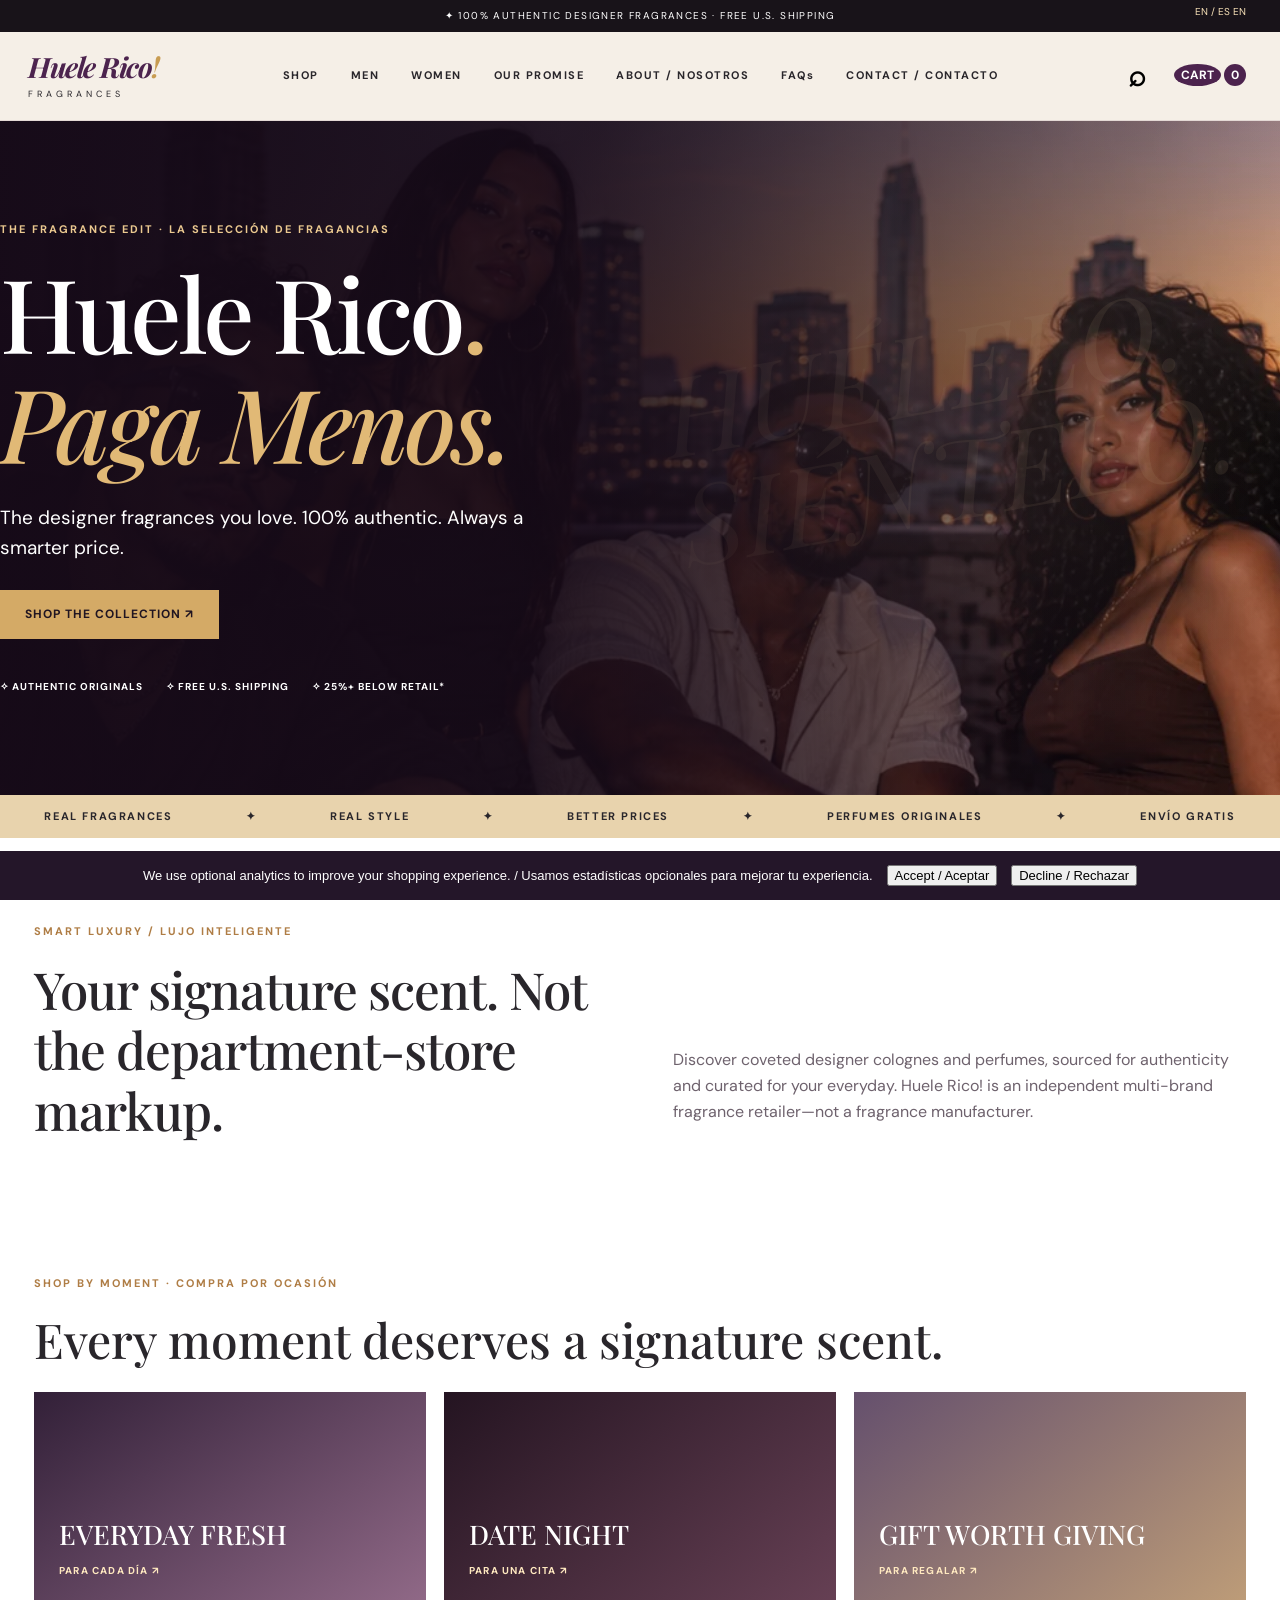
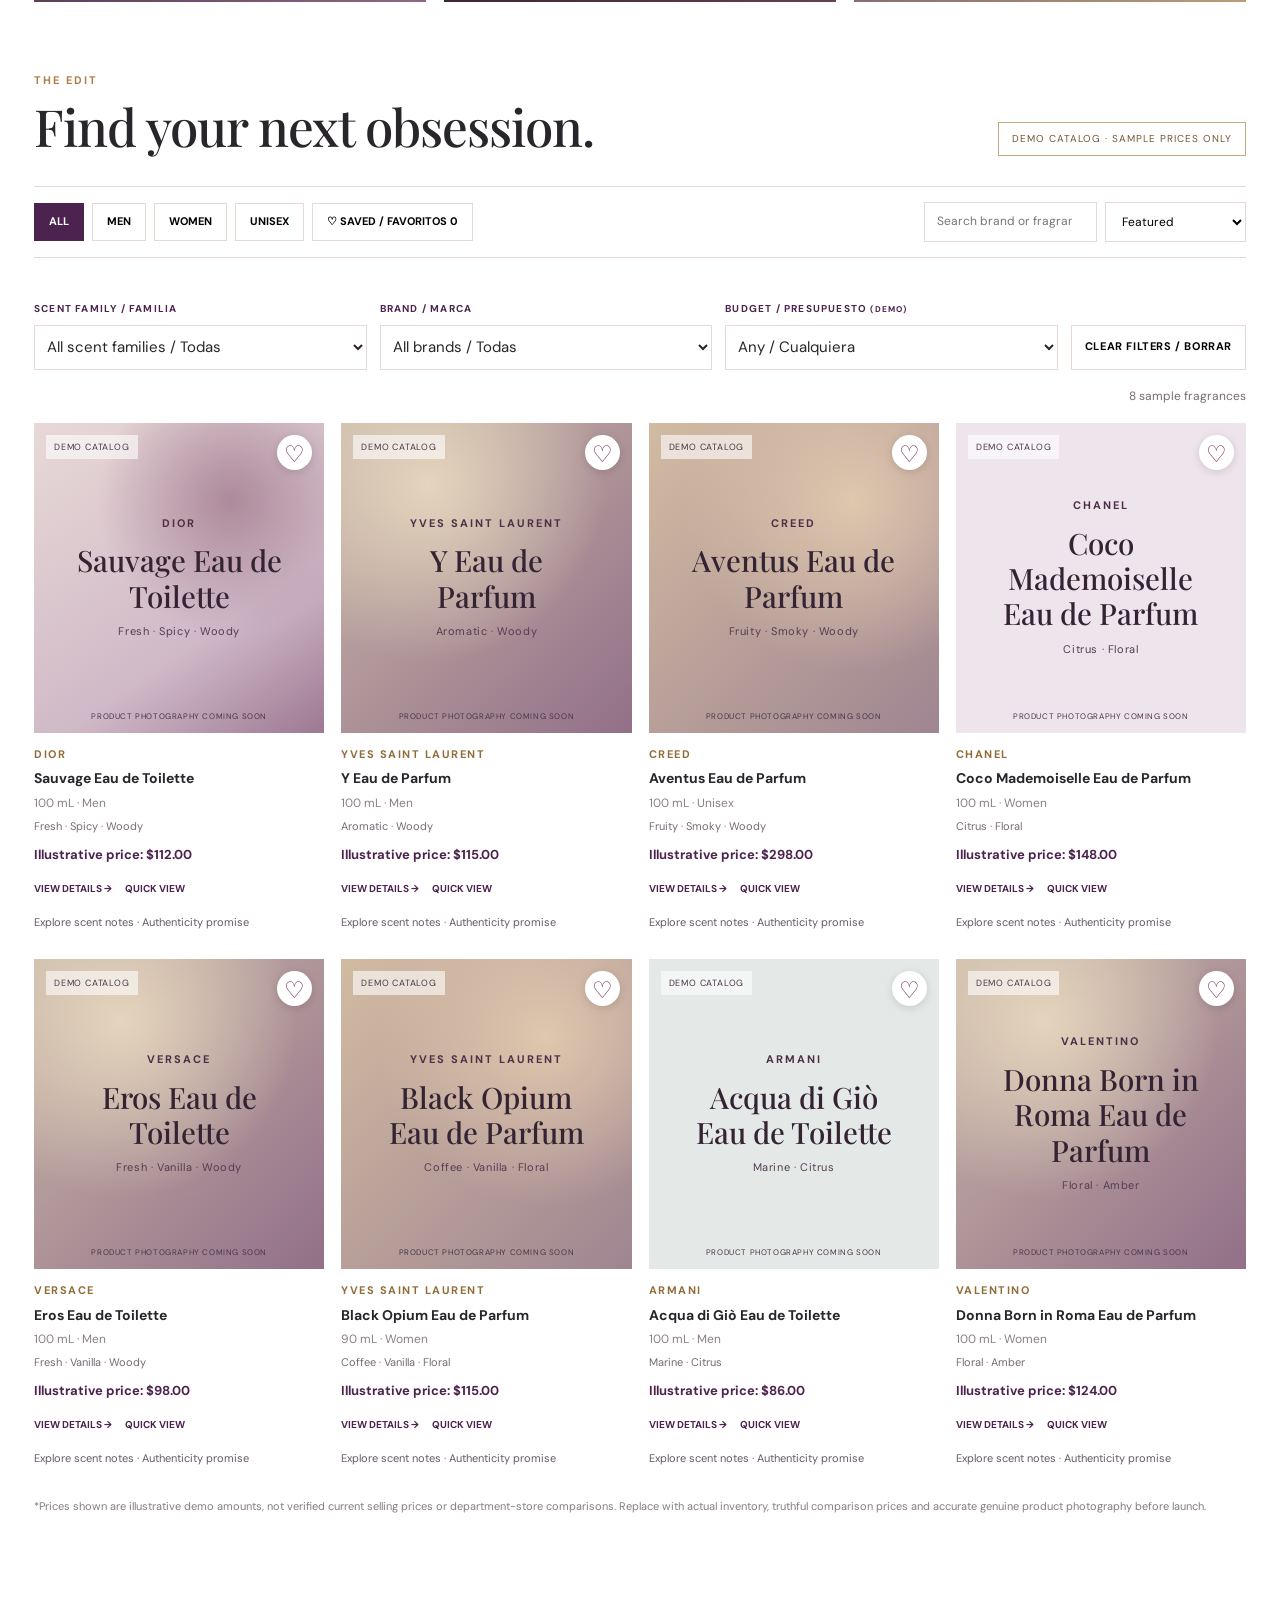
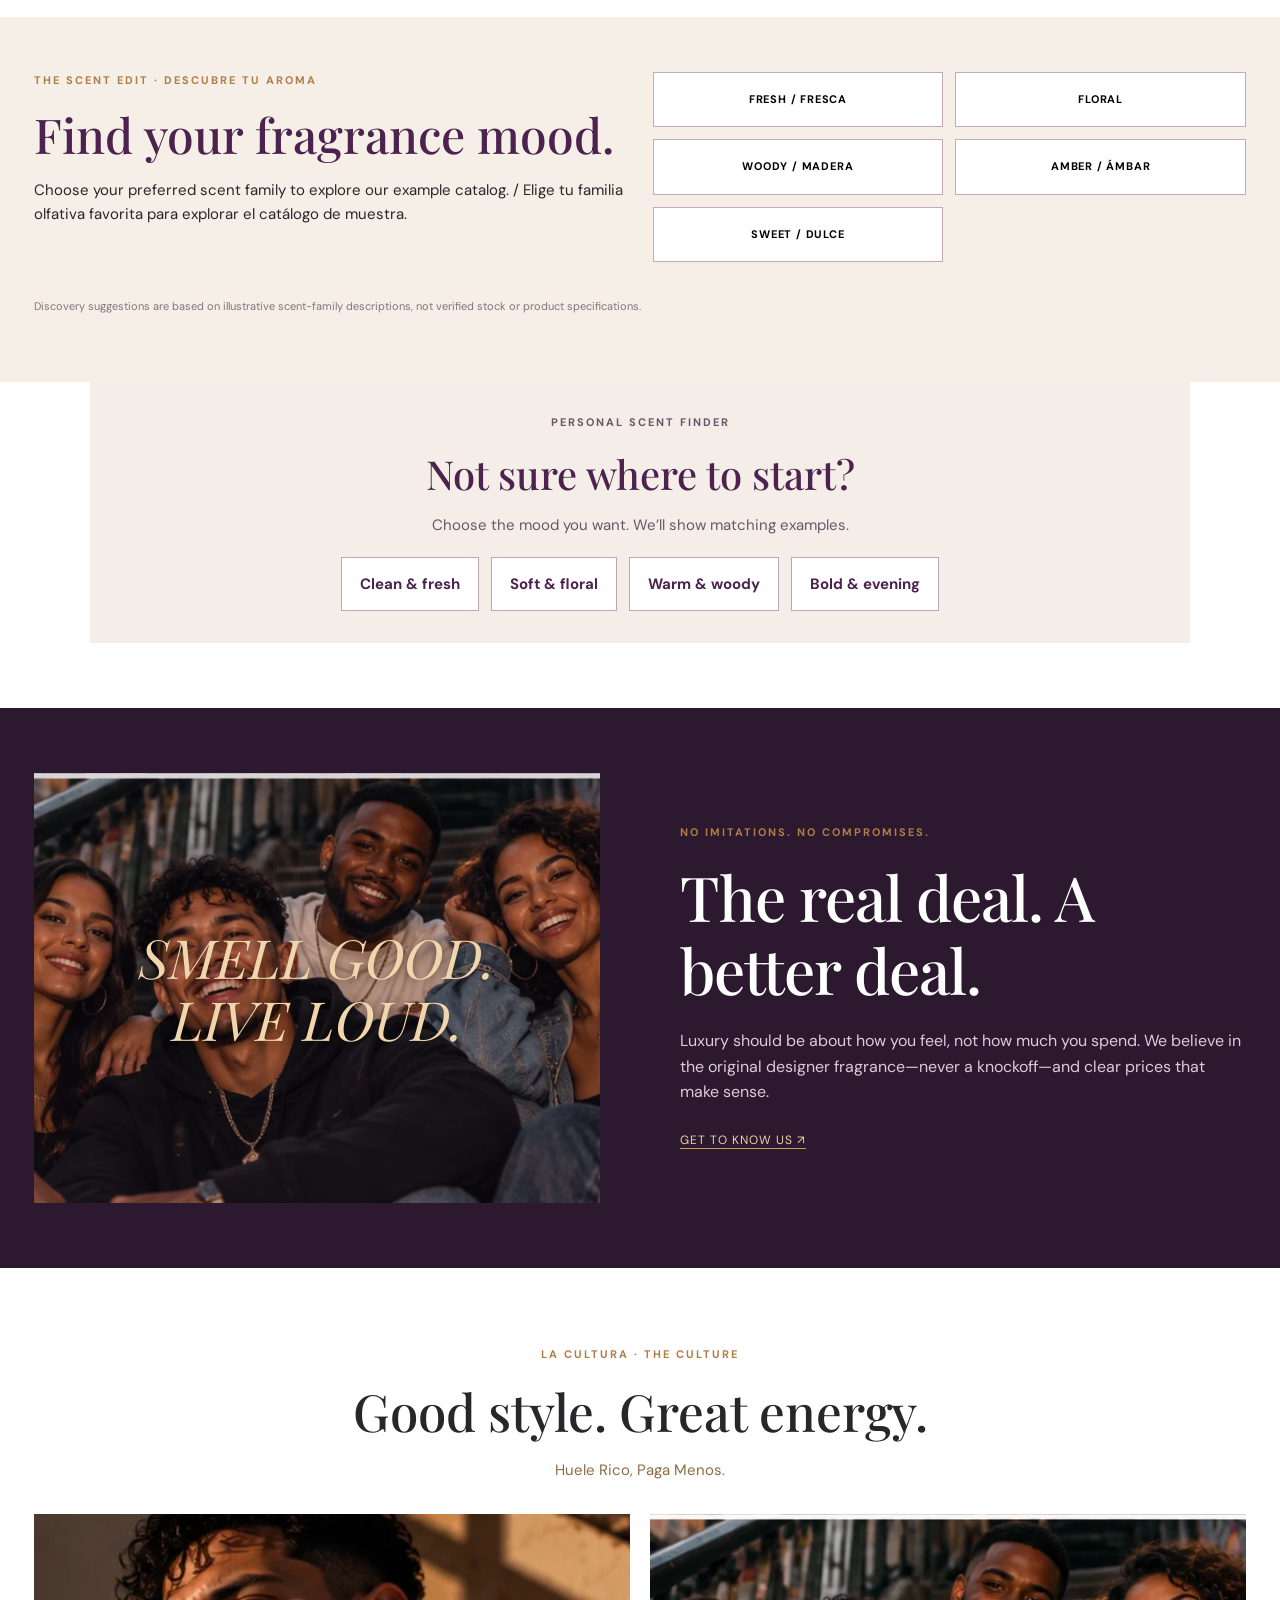
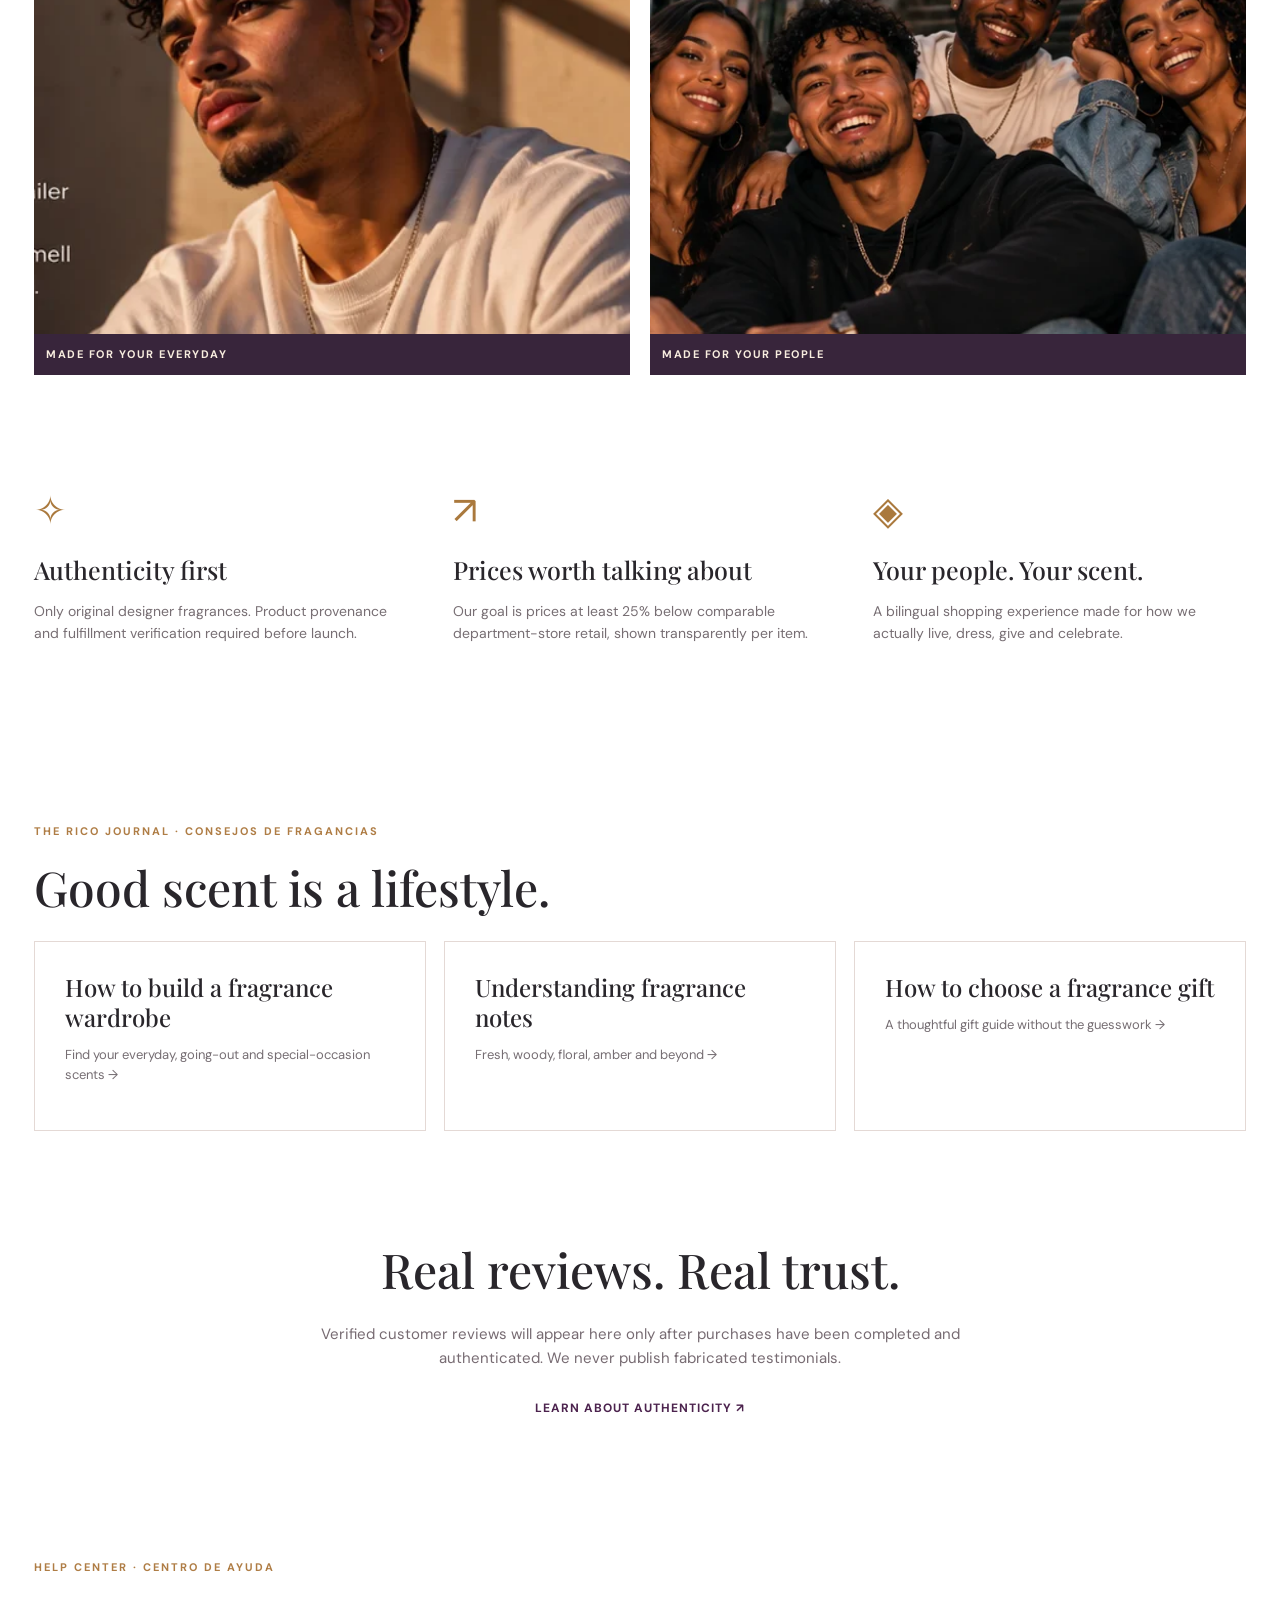
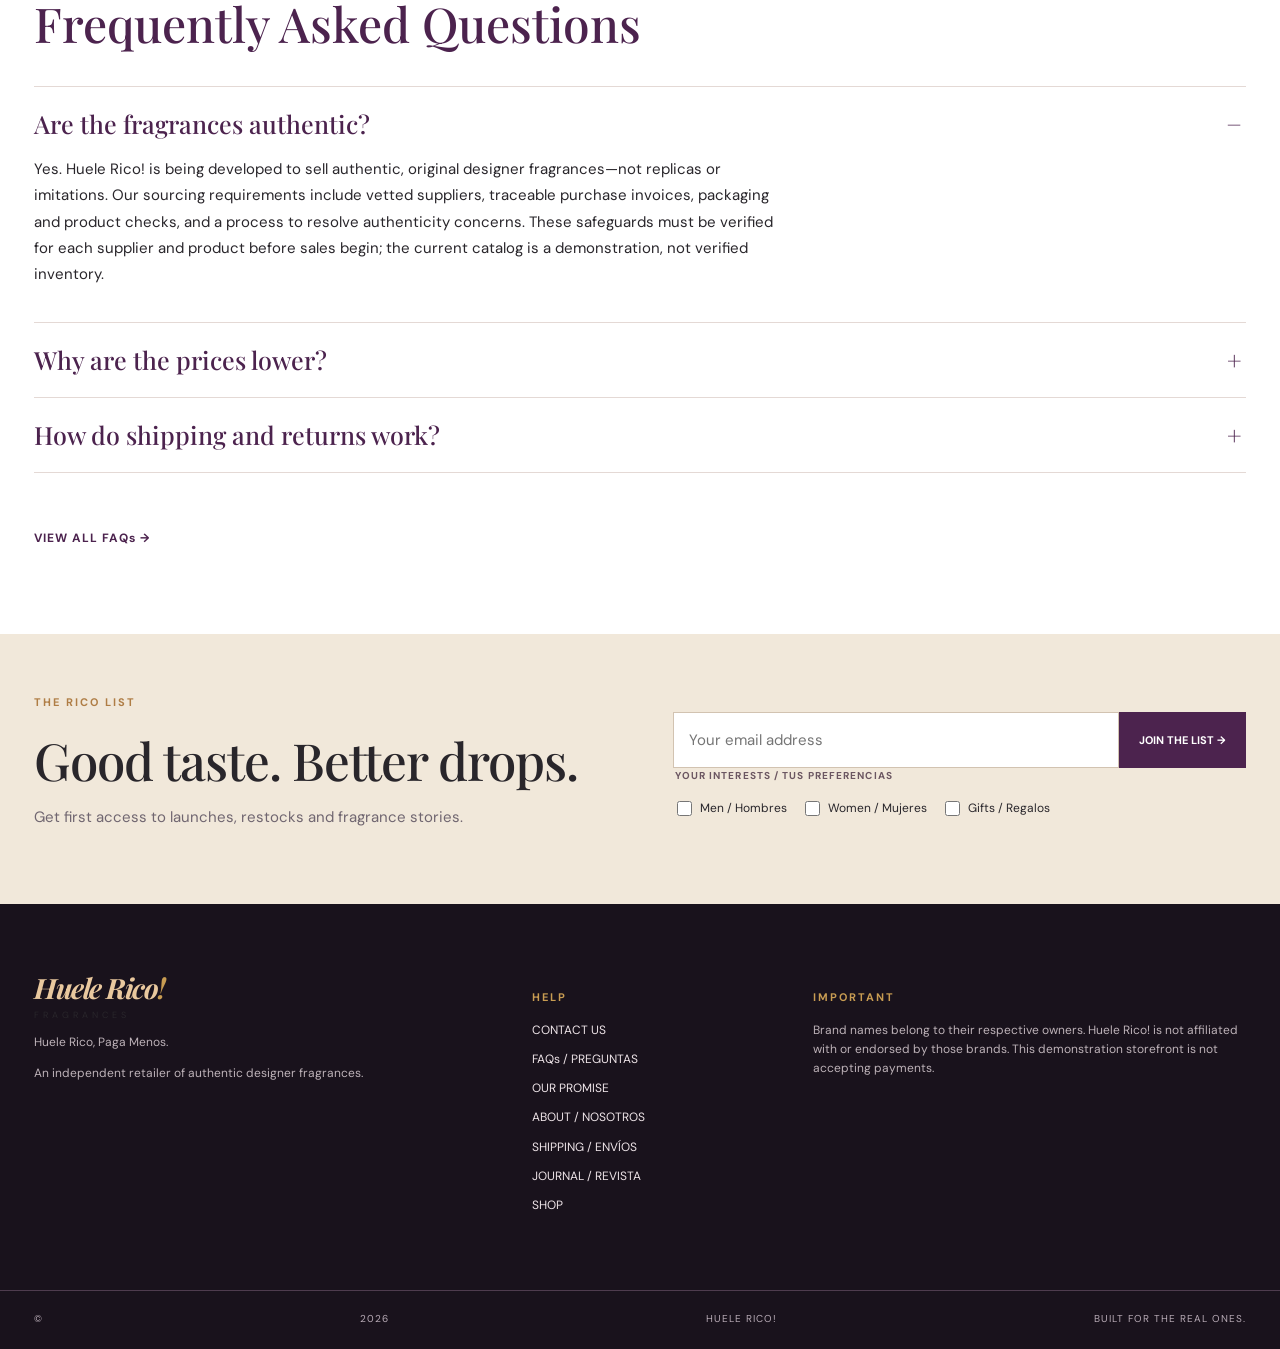
==== commit 38936e5e: "Redesign Huele Rico shopping cart and refine responsive mobile experience" ====
--- a/index.html
+++ b/index.html
@@ -1,5 +1,5 @@
 <!doctype html>
-<html lang="en"><head><meta charset="UTF-8"/><meta name="viewport" content="width=device-width, initial-scale=1"/><meta property="og:title" content="Huele Rico! — Huele Rico, Paga Menos"/><meta property="og:description" content="Authentic original designer colognes and perfumes. Shop smart. Huele Rico, Paga Menos."/><meta property="og:type" content="website"/><meta name="robots" content="noindex, nofollow"/><meta name="theme-color" content="#261322"/><meta name="description" content="Huele Rico! Authentic designer fragrances at smart prices. Huele Rico, Paga Menos."/><title>Huele Rico! | Authentic Designer Fragrances</title><link rel="preconnect" href="https://fonts.googleapis.com"/><link rel="preconnect" href="https://fonts.gstatic.com" crossorigin/><link href="https://fonts.googleapis.com/css2?family=DM+Sans:wght@400;500;600;700&family=Playfair+Display:wght@500;600;700&display=swap" rel="stylesheet"/><link rel="stylesheet" href="./styles.css?v=20261014-cart-fix"/></head>
+<html lang="en"><head><meta charset="UTF-8"/><meta name="viewport" content="width=device-width, initial-scale=1"/><meta property="og:title" content="Huele Rico! — Huele Rico, Paga Menos"/><meta property="og:description" content="Authentic original designer colognes and perfumes. Shop smart. Huele Rico, Paga Menos."/><meta property="og:type" content="website"/><meta name="robots" content="noindex, nofollow"/><meta name="theme-color" content="#261322"/><meta name="description" content="Huele Rico! Authentic designer fragrances at smart prices. Huele Rico, Paga Menos."/><title>Huele Rico! | Authentic Designer Fragrances</title><link rel="preconnect" href="https://fonts.googleapis.com"/><link rel="preconnect" href="https://fonts.gstatic.com" crossorigin/><link href="https://fonts.googleapis.com/css2?family=DM+Sans:wght@400;500;600;700&family=Playfair+Display:wght@500;600;700&display=swap" rel="stylesheet"/><link rel="stylesheet" href="./styles.css?v=20261015-cart-redesign"/></head>
 <body>
 <div class="topbar"><span>✦ <span data-i18n="top">100% AUTHENTIC DESIGNER FRAGRANCES · FREE U.S. SHIPPING</span></span><button id="language" aria-label="Change language">EN / ES <span id="langLabel">EN</span></button></div>
 <header class="header"><a href="#" class="wordmark" aria-label="Huele Rico homepage">Huele Rico<span>!</span><small>FRAGRANCES</small></a><nav aria-label="Main navigation"><a href="#shop" data-i18n="shop">SHOP</a><a href="#shop" data-filter="Men" data-i18n="men">MEN</a><a href="#shop" data-filter="Women" data-i18n="women">WOMEN</a><a href="./authenticity.html" data-i18n="promise">OUR PROMISE</a><a href="./about.html">ABOUT / NOSOTROS</a><a href="./faqs.html">FAQs</a><a href="./contact.html">CONTACT / CONTACTO</a></nav><div class="header-actions"><button id="searchToggle" aria-label="Search">⌕</button><button id="cartToggle" aria-label="Open cart"><span id="cartLabel">CART</span> <span id="cartCount">0</span></button></div></header>
@@ -11,6 +11,6 @@
 <section class="lifestyle-gallery wrap" aria-label="Huele Rico lifestyle imagery"><div class="lifestyle-intro"><p class="eyebrow">LA CULTURA · THE CULTURE</p><h2>Good style. Great energy.</h2><p>Huele Rico, Paga Menos.</p></div><div class="lifestyle-cards"><figure><img src="./assets/lifestyle/editorial-portrait.webp" data-lifestyle="editorial-portrait.webp" loading="lazy" alt="Urban streetwear editorial portrait" /><figcaption>MADE FOR YOUR EVERYDAY</figcaption></figure><figure><img src="./assets/lifestyle/community-group.webp" data-lifestyle="community-group.webp" loading="lazy" alt="Friends enjoying a city evening together" /><figcaption>MADE FOR YOUR PEOPLE</figcaption></figure></div></section><section class="benefits wrap" id="how"><div><span class="benefit-icon">✧</span><h3 data-i18n="benefit1">Authenticity first</h3><p data-i18n="benefit1Text">Only original designer fragrances. Product provenance and fulfillment verification required before launch.</p></div><div><span class="benefit-icon">↗</span><h3 data-i18n="benefit2">Prices worth talking about</h3><p data-i18n="benefit2Text">Our goal is prices at least 25% below comparable department-store retail, shown transparently per item.</p></div><div><span class="benefit-icon">◈</span><h3 data-i18n="benefit3">Your people. Your scent.</h3><p data-i18n="benefit3Text">A bilingual shopping experience made for how we actually live, dress, give and celebrate.</p></div></section>
 <section class="journal-preview wrap"><p class="eyebrow">THE RICO JOURNAL · CONSEJOS DE FRAGANCIAS</p><h2>Good scent is a lifestyle.</h2><div class="journal-cards"><a href="./journal.html#wardrobe"><strong>How to build a fragrance wardrobe</strong><span>Find your everyday, going-out and special-occasion scents →</span></a><a href="./journal.html#notes"><strong>Understanding fragrance notes</strong><span>Fresh, woody, floral, amber and beyond →</span></a><a href="./journal.html#gifts"><strong>How to choose a fragrance gift</strong><span>A thoughtful gift guide without the guesswork →</span></a></div></section><section class="reviews-trust wrap"><h2>Real reviews. Real trust.</h2><p>Verified customer reviews will appear here only after purchases have been completed and authenticated. We never publish fabricated testimonials.</p><a href="./authenticity.html">LEARN ABOUT AUTHENTICITY ↗</a></section><section class="home-faq wrap" id="faqs" aria-labelledby="homeFaqHeading"><p class="eyebrow">HELP CENTER · CENTRO DE AYUDA</p><h2 id="homeFaqHeading" data-faq-en="Frequently Asked Questions" data-faq-es="Preguntas frecuentes">Frequently Asked Questions</h2><div class="faq-list"><details open><summary data-faq-en="Are the fragrances authentic?" data-faq-es="¿Las fragancias son auténticas?">Are the fragrances authentic?</summary><p data-faq-en="Yes. Huele Rico! is being developed to sell authentic, original designer fragrances—not replicas or imitations. Our sourcing requirements include vetted suppliers, traceable purchase invoices, packaging and product checks, and a process to resolve authenticity concerns. These safeguards must be verified for each supplier and product before sales begin; the current catalog is a demonstration, not verified inventory." data-faq-es="Sí. Huele Rico! se está desarrollando para vender fragancias originales de diseñador, no réplicas ni imitaciones. Nuestros requisitos incluyen proveedores evaluados, facturas rastreables, revisión del empaque y del producto y un proceso para resolver dudas sobre autenticidad. Estos controles deben verificarse antes de vender cada producto; el catálogo actual es una demostración, no inventario verificado.">Yes. Huele Rico! is being developed to sell authentic, original designer fragrances—not replicas or imitations. Our sourcing requirements include vetted suppliers, traceable purchase invoices, packaging and product checks, and a process to resolve authenticity concerns. These safeguards must be verified for each supplier and product before sales begin; the current catalog is a demonstration, not verified inventory.</p></details><details><summary data-faq-en="Why are the prices lower?" data-faq-es="¿Por qué los precios son más bajos?">Why are the prices lower?</summary><p data-faq-en="Our goal is to offer competitive pricing through efficient sourcing and online operations. Any advertised savings will be based on documented, comparable retail prices—not the example prices in this preview." data-faq-es="Nuestro objetivo es ofrecer mejores precios con compras eficientes y operaciones en línea. Los descuentos anunciados se basarán en precios minoristas comparables y documentados, no en precios de ejemplo.">Our goal is to offer competitive pricing through efficient sourcing and online operations. Any advertised savings will be based on documented, comparable retail prices—not the example prices in this preview.</p></details><details><summary data-faq-en="How do shipping and returns work?" data-faq-es="¿Cómo funcionan los envíos y las devoluciones?">How do shipping and returns work?</summary><p data-faq-en="Shipping destinations, delivery estimates and return conditions will be published before we accept orders. Some fragrances require special ground-shipping handling." data-faq-es="Publicaremos destinos, plazos de entrega y condiciones de devolución antes de aceptar pedidos. Algunos perfumes requieren condiciones especiales de transporte terrestre.">Shipping destinations, delivery estimates and return conditions will be published before we accept orders. Some fragrances require special ground-shipping handling.</p></details></div><a class="faq-more-link" href="./faqs.html" data-faq-en="VIEW ALL FAQs →" data-faq-es="VER TODAS LAS PREGUNTAS →">VIEW ALL FAQs →</a></section><section class="newsletter"><div class="wrap newsletter-inner"><div><p class="eyebrow">THE RICO LIST</p><h2 data-i18n="newsletterTitle">Good taste. Better drops.</h2><p data-i18n="newsletterText">Get first access to launches, restocks and fragrance stories.</p></div><form id="newsletterForm"><label class="sr-only" for="email">Email</label><input id="email" type="email" required placeholder="Your email address"/><button type="submit" data-i18n="join">JOIN THE LIST →</button><fieldset class="vip-interests"><legend>YOUR INTERESTS / TUS PREFERENCIAS</legend><label><input type="checkbox" name="interests" value="mens"/> Men / Hombres</label><label><input type="checkbox" name="interests" value="womens"/> Women / Mujeres</label><label><input type="checkbox" name="interests" value="gifts"/> Gifts / Regalos</label></fieldset><small id="newsletterStatus" role="status"></small></form></div></section></main>
 <footer><div class="wrap footer-grid"><div><div class="wordmark">Huele Rico<span>!</span><small>FRAGRANCES</small></div><p>Huele Rico, Paga Menos.</p><p data-i18n="footerDesc">An independent retailer of authentic designer fragrances.</p></div><div><h4 data-i18n="help">HELP</h4><a href="./contact.html" data-i18n="contact">CONTACT US</a><a href="./faqs.html">FAQs / PREGUNTAS</a><a href="./authenticity.html" data-i18n="promise">OUR PROMISE</a><a href="./about.html">ABOUT / NOSOTROS</a><a href="./shipping-returns.html">SHIPPING / ENVÍOS</a><a href="./journal.html">JOURNAL / REVISTA</a><a href="#shop" data-i18n="shop">SHOP</a></div><div><h4 data-i18n="important">IMPORTANT</h4><p data-i18n="footerLegal">Brand names belong to their respective owners. Huele Rico! is not affiliated with or endorsed by those brands. This demonstration storefront is not accepting payments.</p></div></div><div class="wrap footer-bottom">© <span id="year"></span> HUELE RICO! <span>BUILT FOR THE REAL ONES.</span></div></footer>
-<div id="overlay" class="overlay" hidden></div><aside class="cart-drawer" id="cartDrawer" aria-modal="true" aria-label="Shopping cart" role="dialog" aria-hidden="true"><div class="drawer-heading"><h2 data-i18n="bag">YOUR CART</h2><button id="cartClose" aria-label="Close cart">✕</button></div><div id="cartItems" class="cart-items"></div><div class="drawer-bottom"><div class="subtotal"><span data-i18n="subtotal">SUBTOTAL</span><strong id="subtotal">$0.00</strong></div><p class="cart-message" data-i18n="checkoutNote">Demo mode. Live checkout activates once a Shopify store and verified catalog are connected.</p><button id="checkout" class="btn gold checkout" data-i18n="checkout">CHECKOUT ↗</button><p id="checkoutMessage" aria-live="polite"></p></div></aside>
+<div id="overlay" class="overlay" hidden></div><aside class="cart-drawer" id="cartDrawer" aria-modal="true" aria-label="Shopping cart" role="dialog" aria-hidden="true"><div class="drawer-heading"><h2 data-i18n="bag">YOUR CART</h2><button id="cartClose" aria-label="Close cart">✕</button></div><p id="cartItemCount" class="cart-item-count" aria-live="polite">0 items</p><div id="cartItems" class="cart-items"></div><div class="drawer-bottom"><p id="cartAssurance" class="cart-assurance">Shop confidently · Learn about our authenticity promise.</p><a class="cart-auth-link" href="./authenticity.html">AUTHENTICITY GUARANTEE →</a><div class="subtotal"><span data-i18n="subtotal">SUBTOTAL</span><strong id="subtotal">$0.00</strong></div><p id="cartShippingText" class="cart-shipping">Final shipping and charges are confirmed at checkout.</p><p class="cart-message" data-i18n="checkoutNote">Demo mode. Live checkout activates once a Shopify store and verified catalog are connected.</p><button id="checkout" class="btn gold checkout" data-i18n="checkout">CHECKOUT ↗</button><p id="checkoutMessage" aria-live="polite"></p></div></aside>
 <div id="productModal" class="product-modal" hidden><div class="modal-panel"><button id="modalClose" class="modal-close" aria-label="Close">✕</button><div id="modalContent"></div></div></div>
-<script src="./config.js"></script><script src="./integrations.js"></script><script src="./app.js?v=20261014-cart-fix"></script></body></html>+<script src="./config.js"></script><script src="./integrations.js"></script><script src="./app.js?v=20261015-cart-redesign"></script></body></html>
--- a/styles.css
+++ b/styles.css
@@ -81,3 +81,15 @@
 .contact-note{background:#f5efe7;border-left:3px solid var(--gold);padding:15px 18px;color:#554754;font-size:14px;margin:20px 0}.contact-form{display:grid;gap:20px;margin:30px 0}.contact-fields{display:grid;grid-template-columns:repeat(2,minmax(0,1fr));gap:20px}.contact-form label{display:grid;gap:8px;font-size:13px;font-weight:700;color:var(--plum)}.contact-form input,.contact-form select,.contact-form textarea{width:100%;min-width:0;background:#fff;border:1px solid #d9ccd5;border-radius:4px;padding:14px;font:inherit;color:var(--ink)}.contact-form textarea{resize:vertical}.contact-form button:disabled{opacity:.55;cursor:not-allowed}.faq-list{margin:34px 0 40px;border-top:1px solid var(--line)}.faq-list details{border-bottom:1px solid var(--line);padding:20px 0}.faq-list summary{cursor:pointer;list-style:none;font:500 clamp(19px,2.6vw,25px)/1.35 var(--serif);color:var(--plum);padding-right:30px;position:relative}.faq-list summary:after{content:"+";position:absolute;right:4px}.faq-list details[open] summary:after{content:"−"}.faq-list details p{line-height:1.75;max-width:760px}.faq-list summary::-webkit-details-marker{display:none}@media(max-width:680px){.contact-fields{grid-template-columns:1fr}.contact-form{gap:15px}.faq-list details{padding:16px 0}}
 
 .home-faq{padding-top:65px;padding-bottom:85px}.home-faq h2{font:500 clamp(32px,4vw,48px)/1.2 var(--serif);color:var(--plum);margin:10px 0 25px}.faq-more-link{display:inline-block;padding-top:16px;font-weight:700;font-size:12px;letter-spacing:1px;color:var(--plum)}@media(max-width:680px){.home-faq{padding-top:45px;padding-bottom:55px}}
+
+/* Shopping experience redesign: editorial catalog, discoverability, mobile controls */
+.discovery-bar{display:grid;grid-template-columns:repeat(3,minmax(0,1fr)) auto;gap:13px;align-items:end;padding:19px 0 8px}.discovery-field{display:grid;gap:8px;min-width:0}.discovery-field label{font-size:10px;font-weight:700;letter-spacing:1.2px;color:var(--plum)}.discovery-field select{height:45px;width:100%;min-width:0;background:#fff;border:1px solid var(--line);padding:8px;color:var(--ink)}#clearDiscovery{background:transparent;border:1px solid var(--line);min-height:45px;padding:8px 13px;font-size:11px;letter-spacing:.6px;font-weight:700;cursor:pointer}.product-count{color:#786b70;font-size:12px;text-align:right;padding:9px 0 17px}.product-image-link{display:block;color:inherit;text-decoration:none}.product-visual--editorial{position:relative;background:radial-gradient(circle at 68% 25%,#ad8a9b 0%,transparent 44%),linear-gradient(145deg,#e8d9d7,#d0b9c7 65%,#9d7993);height:310px;padding:32px 16px;display:flex;align-items:center;justify-content:center;flex-direction:column;text-align:center;overflow:hidden}.product:nth-child(3n+2) .product-visual--editorial{background:radial-gradient(circle at 30% 20%,#e4d5bd,transparent 55%),linear-gradient(135deg,#cab7a8,#927088)}.product:nth-child(3n) .product-visual--editorial{background:radial-gradient(circle at 70% 25%,#dfc6ad,transparent 55%),linear-gradient(135deg,#d2bba2,#9f8591)}.preview-pill{position:absolute;left:12px;top:12px;font-size:9px;letter-spacing:.8px;padding:5px 8px;background:#fff9;color:#493747}.product-brand-visual{font-size:11px;letter-spacing:2px;font-weight:700;color:#4d3048}.product-art-name{font:500 clamp(18px,2.3vw,30px)/1.2 var(--serif);max-width:210px;color:#342433;margin:10px 0}.product-art-notes{font-size:11px;letter-spacing:.6px;color:#543c52}.product-visual--editorial .visual-disclaimer{position:absolute;left:5px;right:5px;bottom:10px;font-size:8px;letter-spacing:.6px;color:#493747}.product-scent-profile{margin:5px 0;color:#786a75;font-size:11px}.product-demo-price{margin:9px 0;font-weight:700;font-size:13px;color:var(--plum)}.product-ctas{display:flex;flex-wrap:wrap;gap:13px}.product-ctas .quick-inline{font-size:10px}.scent-finder{background:var(--ivory);padding-top:55px;padding-bottom:55px;display:grid;grid-template-columns:1fr 1fr;gap:25px}.scent-finder h2{font:500 clamp(30px,4vw,48px)/1.16 var(--serif);color:var(--plum);margin:0 0 15px}.scent-choices{display:grid;grid-template-columns:1fr 1fr;gap:12px;align-content:center}.scent-choices button{border:1px solid #c4a8bb;background:#fff;padding:18px 10px;cursor:pointer;font-size:11px;font-weight:700;letter-spacing:.8px}.scent-choices button:hover{background:var(--plum);color:#fff}.scent-disclaimer{font-size:11px;color:#85717c;grid-column:1/-1}.product-title{display:block;text-decoration:none}@media(max-width:850px){.discovery-bar{grid-template-columns:repeat(2,minmax(0,1fr))}.scent-finder{grid-template-columns:1fr}.product-visual--editorial{height:250px}}@media(max-width:520px){.discovery-bar{grid-template-columns:1fr 1fr;gap:9px}.discovery-field label{font-size:9px}.discovery-field select{font-size:12px}.product-visual--editorial{height:205px;padding:20px 8px}.product-art-name{font-size:18px}.product-brand-visual{font-size:9px}.product-art-notes{font-size:9px}.preview-pill{font-size:7px}.product-visual--editorial .visual-disclaimer{font-size:7px}.scent-choices{gap:8px}.scent-choices button{font-size:10px;padding:14px 5px}}
+
+/* 2026 fragrance-detail page redesign */
+.detail-main{padding-top:32px;padding-bottom:70px}.detail-back{display:inline-flex;margin-bottom:28px;color:var(--plum);font-size:12px;font-weight:700;letter-spacing:1px}.detail-grid{display:grid;grid-template-columns:minmax(0,1fr) minmax(0,1fr);gap:clamp(28px,5vw,85px);align-items:start}.detail-gallery{min-width:0}.detail-main-art{position:relative;min-height:570px;padding:52px 34px;display:flex;flex-direction:column;align-items:center;justify-content:center;text-align:center;gap:18px;background:radial-gradient(circle at 78% 24%,#e8c8ae 0,transparent 47%),linear-gradient(140deg,#dfd0cf 0%,#ba9bab 61%,#8d6d8b 100%)}.detail-art-brand{font-size:15px;letter-spacing:3px;font-weight:700;color:#4b3047}.detail-art-name{font:500 clamp(34px,4vw,56px)/1.15 var(--serif);max-width:400px;color:#37233c}.detail-main-art>small{position:absolute;bottom:21px;left:12px;right:12px;font-size:10px;letter-spacing:1px;font-weight:700;color:#503c4d}.detail-gallery-notice{padding:14px 2px;font-size:12px;color:#7c6a72}.detail-copy{padding:22px 0}.detail-copy h1{font:500 clamp(38px,4.3vw,61px)/1.14 var(--serif);color:var(--plum);margin:12px 0}.detail-profile{font-size:15px;color:#82737d}.detail-draft-label{margin:22px 0;padding:12px 15px;border:1px solid #d6c1cf;color:#664c61;font-size:11px;letter-spacing:1px;font-weight:700}.detail-copy h2{font:500 25px/1.25 var(--serif);margin:30px 0 16px}.note-tags{display:flex;flex-wrap:wrap;gap:9px}.note-tags span{border:1px solid #d1bccb;padding:9px 14px;border-radius:30px;color:#523d51;font-size:12px}.detail-paragraph{line-height:1.7;color:#675b64}.detail-specs{margin:25px 0}.detail-specs>div{display:flex;justify-content:space-between;gap:20px;padding:13px 0;border-bottom:1px solid var(--line)}.detail-specs dt{font-size:12px;color:#7d727a}.detail-specs dd{margin:0;font-size:13px;text-align:right;font-weight:700}.detail-add{width:100%;justify-content:center;opacity:.62;cursor:not-allowed}.detail-small{font-size:12px;color:#847680}.detail-related{padding:75px 0}.detail-related h2{font:500 clamp(30px,3.8vw,46px)/1.2 var(--serif);color:var(--plum)}.related-grid{display:grid;grid-template-columns:repeat(3,minmax(0,1fr));gap:20px}.related-card{display:flex;flex-direction:column;gap:9px;min-height:220px;padding:29px 23px;background:#f5efe7;text-decoration:none;color:var(--ink)}.related-card span{font-size:11px;letter-spacing:1.5px;font-weight:700;color:var(--plum)}.related-card strong{font:500 24px/1.2 var(--serif)}.related-card small{font-size:12px;color:#746873}.related-card em{font:700 11px var(--sans);color:var(--plum);margin-top:auto;font-style:normal;letter-spacing:.6px}.detail-trust{display:flex;flex-wrap:wrap;gap:14px 28px;padding:20px 0;border-top:1px solid var(--line)}.detail-trust a{font-size:11px;font-weight:700;color:var(--plum)}@media(max-width:760px){.detail-grid{grid-template-columns:1fr;gap:16px}.detail-main{padding-top:19px}.detail-main-art{min-height:360px}.detail-copy{padding:8px 0}.related-grid{grid-template-columns:1fr;gap:12px}.related-card{min-height:165px}.detail-related{padding:48px 0}.detail-add{position:sticky;bottom:0;z-index:5;min-height:52px}}
+
+/* Shopping experience improvements */
+.image-ready-wrap{position:relative;overflow:hidden}.real-product-photo{display:none;width:100%;height:310px;object-fit:contain;background:#f7f4f0;padding:18px}.real-product-photo.photo-ready{display:block}.image-ready-wrap:has(.photo-ready) .photo-fallback{display:none}.product-card-benefit{font-size:11px;color:#685769;margin-top:10px}.mobile-menu-toggle,.mobile-filter-toggle{display:none}.fragrance-quiz{max-width:1100px;margin:0 auto 65px;padding:32px 28px;background:#f5eee8;text-align:center}.fragrance-quiz h3{font:500 clamp(27px,4vw,40px)/1.2 var(--serif);color:var(--plum);margin:12px 0}.fragrance-quiz p{color:#665868}.quiz-options{display:flex;justify-content:center;gap:12px;flex-wrap:wrap;margin-top:20px}.quiz-options button{background:white;color:var(--plum);padding:14px 18px;border:1px solid #bba5b6;cursor:pointer;font-weight:700}.quiz-options button:hover,.quiz-options button:focus-visible{background:var(--plum);color:white}.mobile-filter-panel{display:contents}
+@media(max-width:680px){.header{display:grid;grid-template-columns:minmax(0,1fr) auto auto;align-items:center}.header .header-actions{grid-column:3}.mobile-menu-toggle{display:inline-flex;grid-column:2;justify-content:center;align-items:center;min-height:44px;padding:8px;border:1px solid var(--line);background:white;color:var(--plum);font-size:13px;font-weight:700}.header nav{display:none!important;grid-column:1/-1;order:4;flex-direction:column;overflow:visible;gap:0;align-items:stretch}.header nav.menu-open{display:flex!important}.header nav a{min-height:44px;border-bottom:1px solid var(--line);padding:12px 2px;font-size:13px}.mobile-filter-toggle{display:block;width:100%;min-height:48px;border:1px solid var(--line);background:#fff;color:var(--plum);font-weight:700;margin:16px 0}.mobile-filter-panel{display:none}.mobile-filter-panel.filters-open{display:block}.mobile-filter-panel .toolbar{padding-top:8px}.mobile-filter-panel .discovery-bar{margin-bottom:12px}.real-product-photo{height:205px}.fragrance-quiz{margin:0 20px 45px;padding:26px 16px}.quiz-options{display:grid;grid-template-columns:1fr 1fr;gap:8px}.quiz-options button{padding:14px 8px;font-size:12px}}
+
+.detail-photo-slot img{display:none;width:100%;max-height:570px;object-fit:contain;background:#f8f5f1}.detail-photo-slot img.loaded{display:block}.detail-gallery:has(.detail-photo-slot img.loaded) .detail-main-art,.detail-gallery:has(.detail-photo-slot img.loaded) .detail-gallery-notice{display:none}
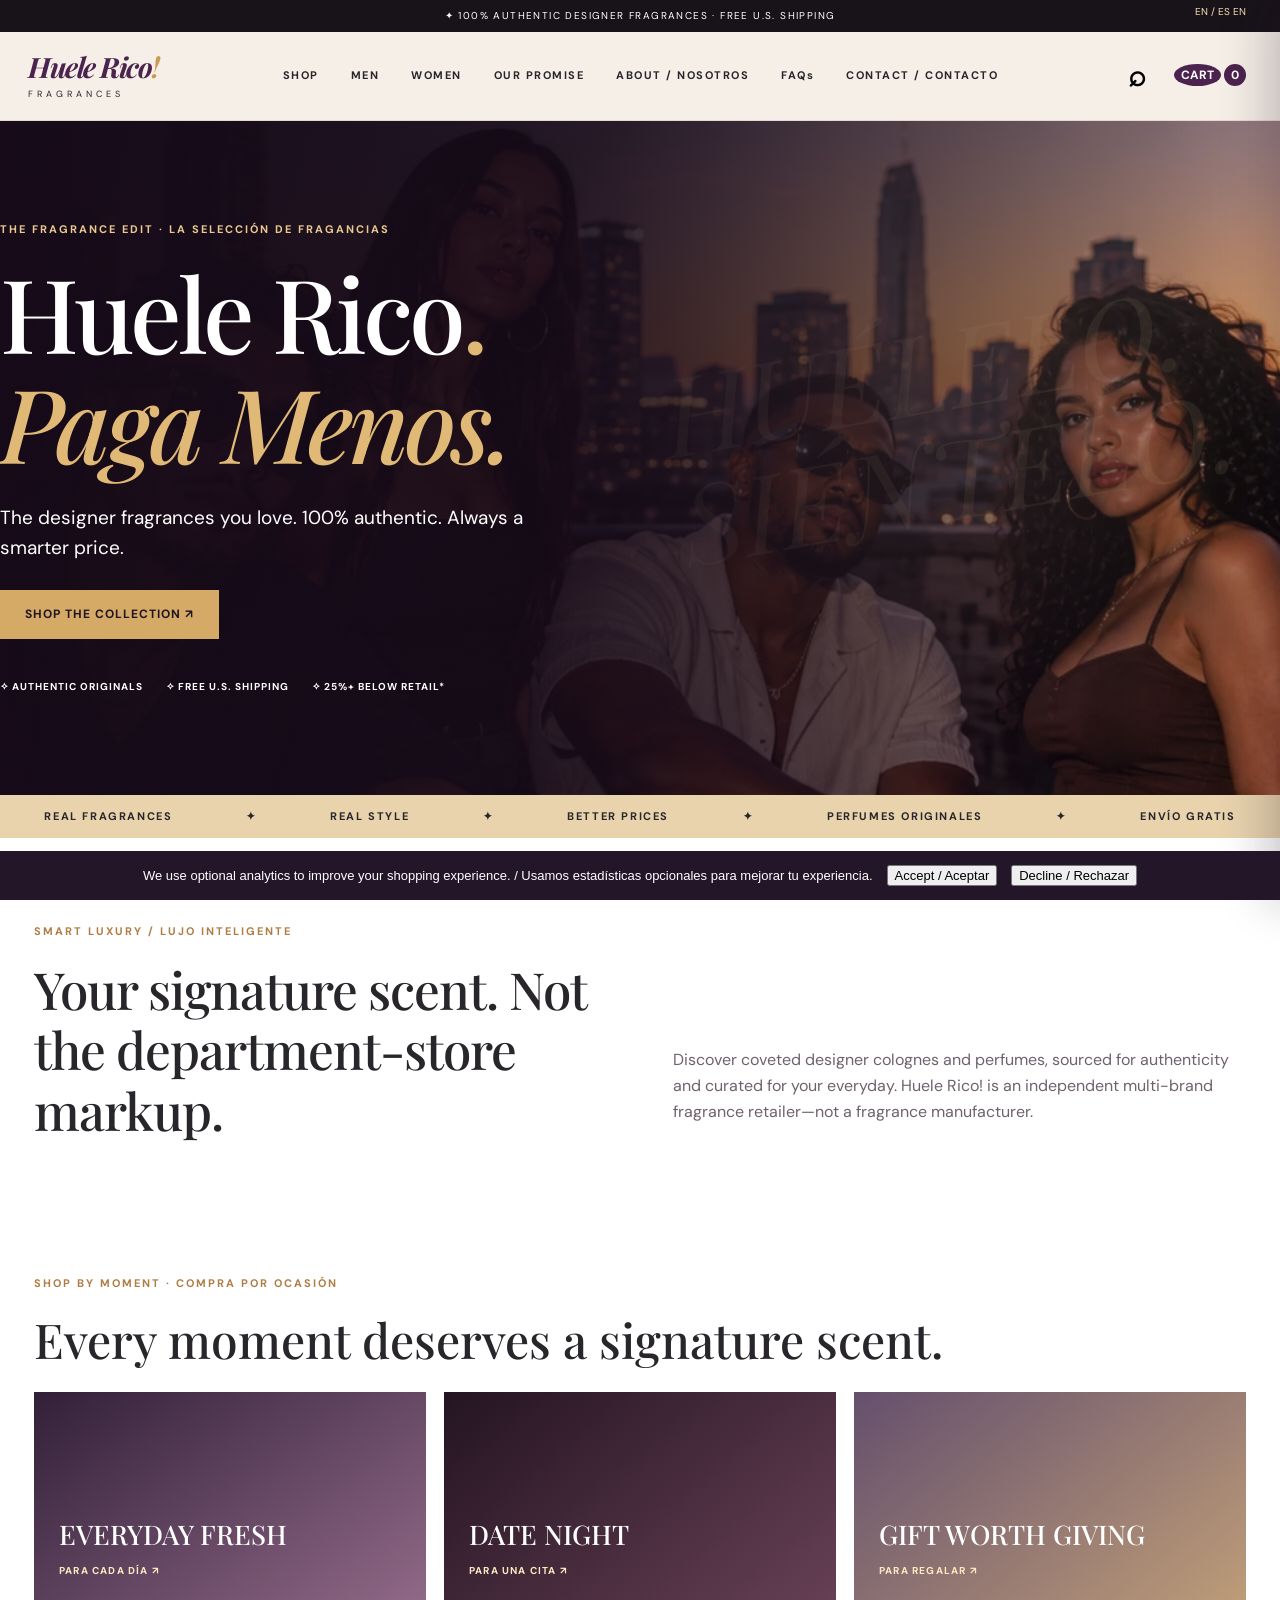
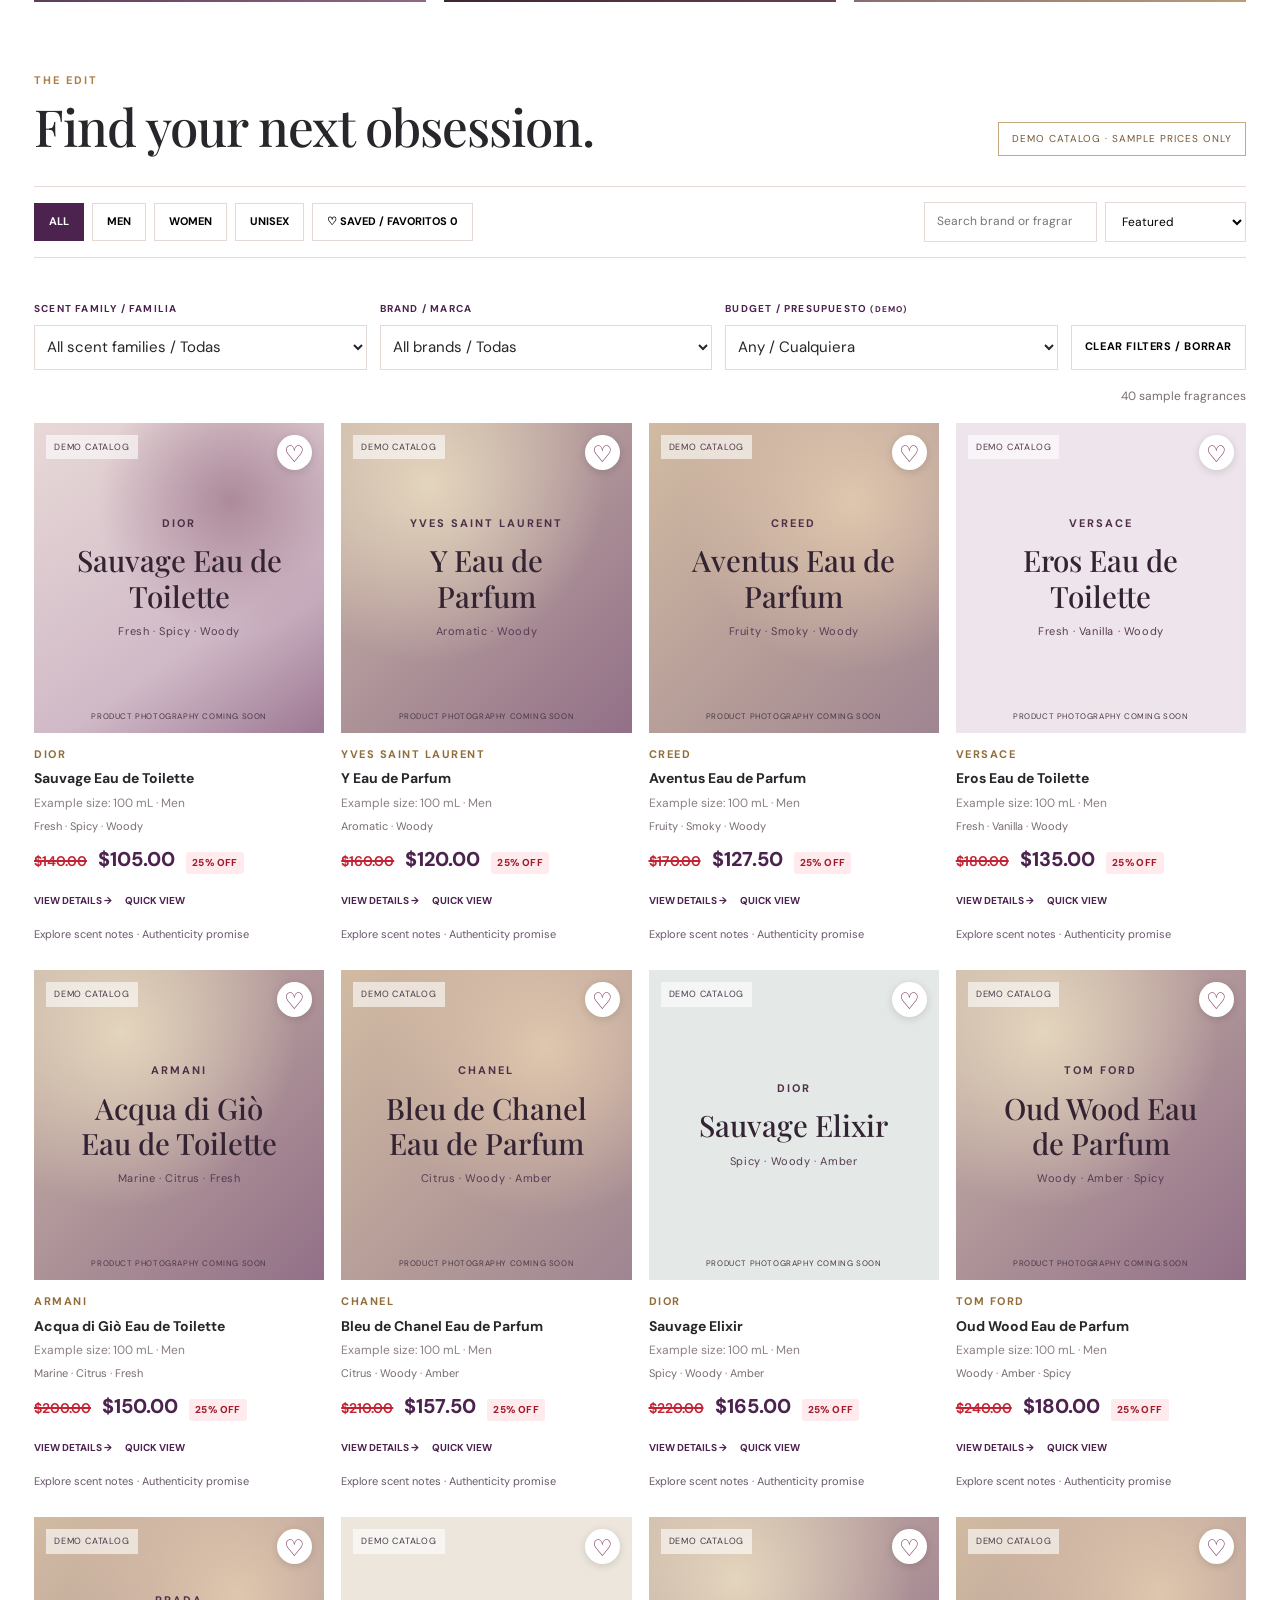
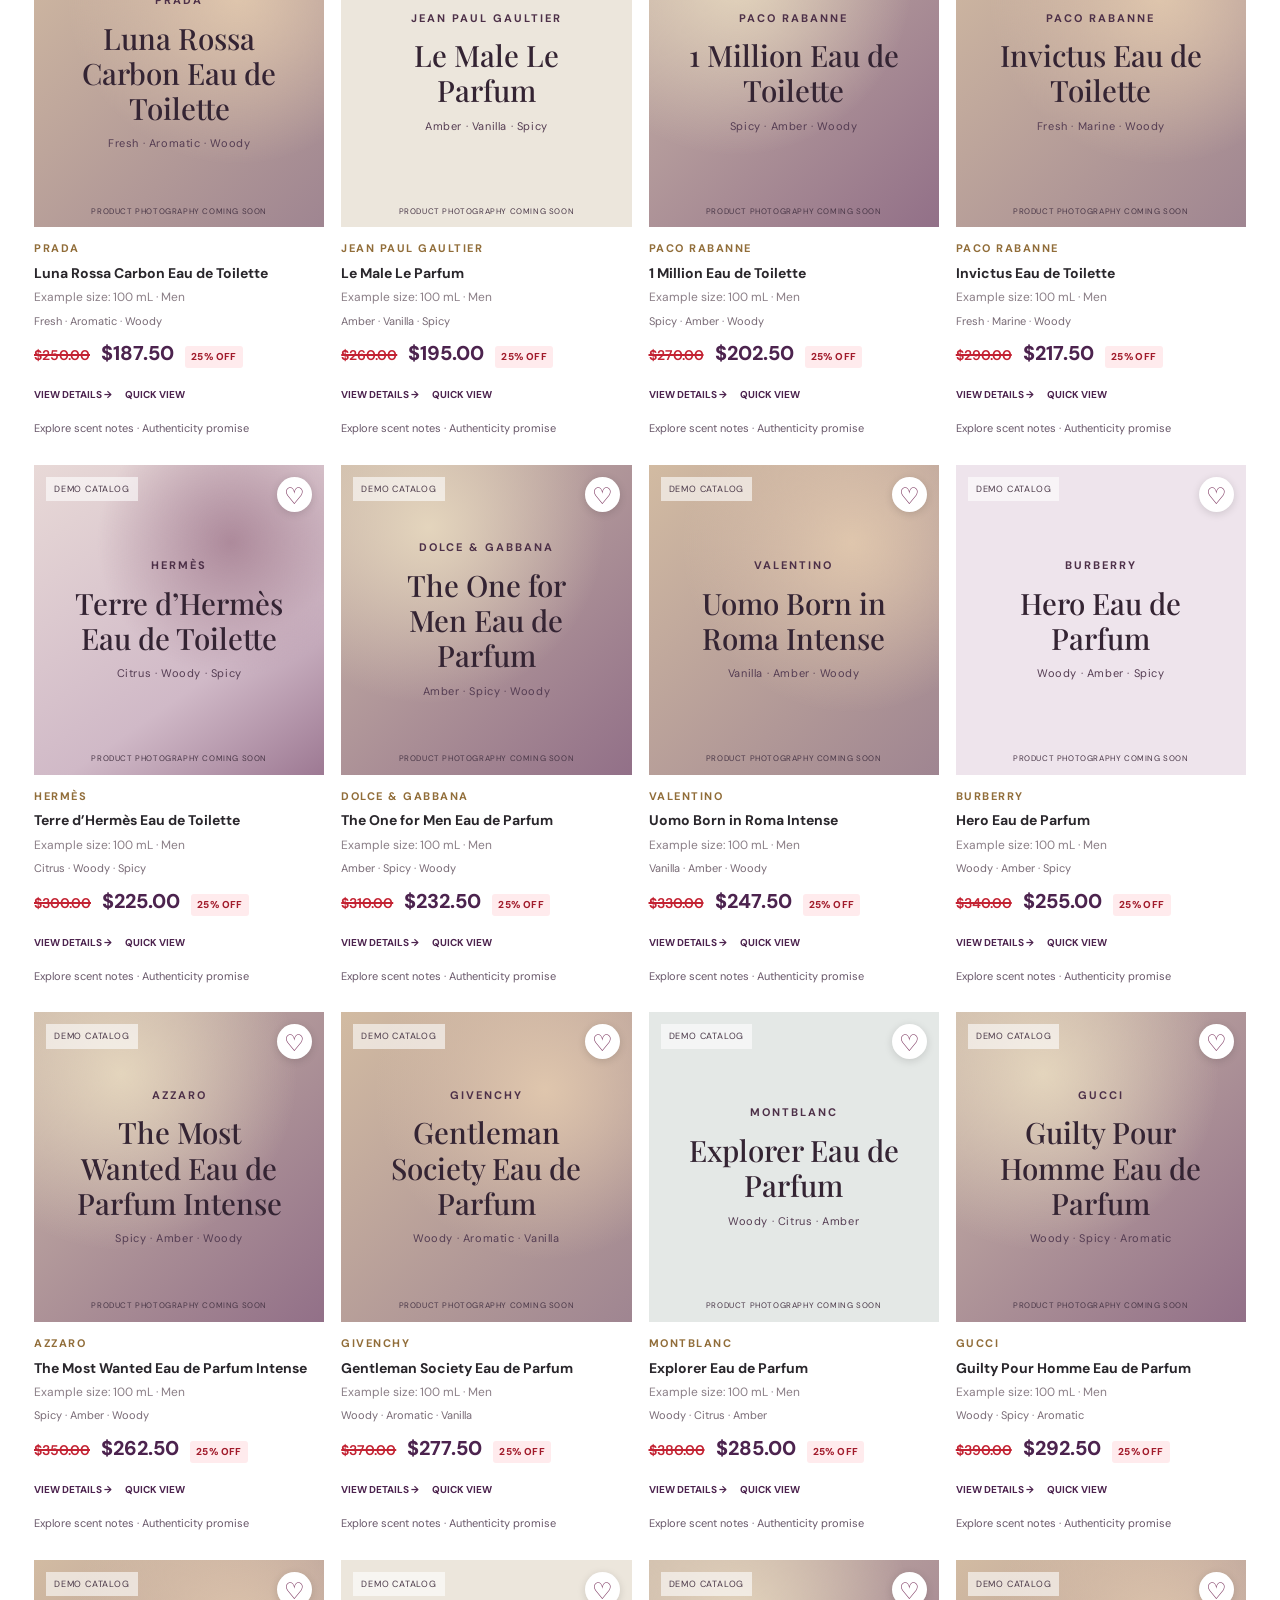
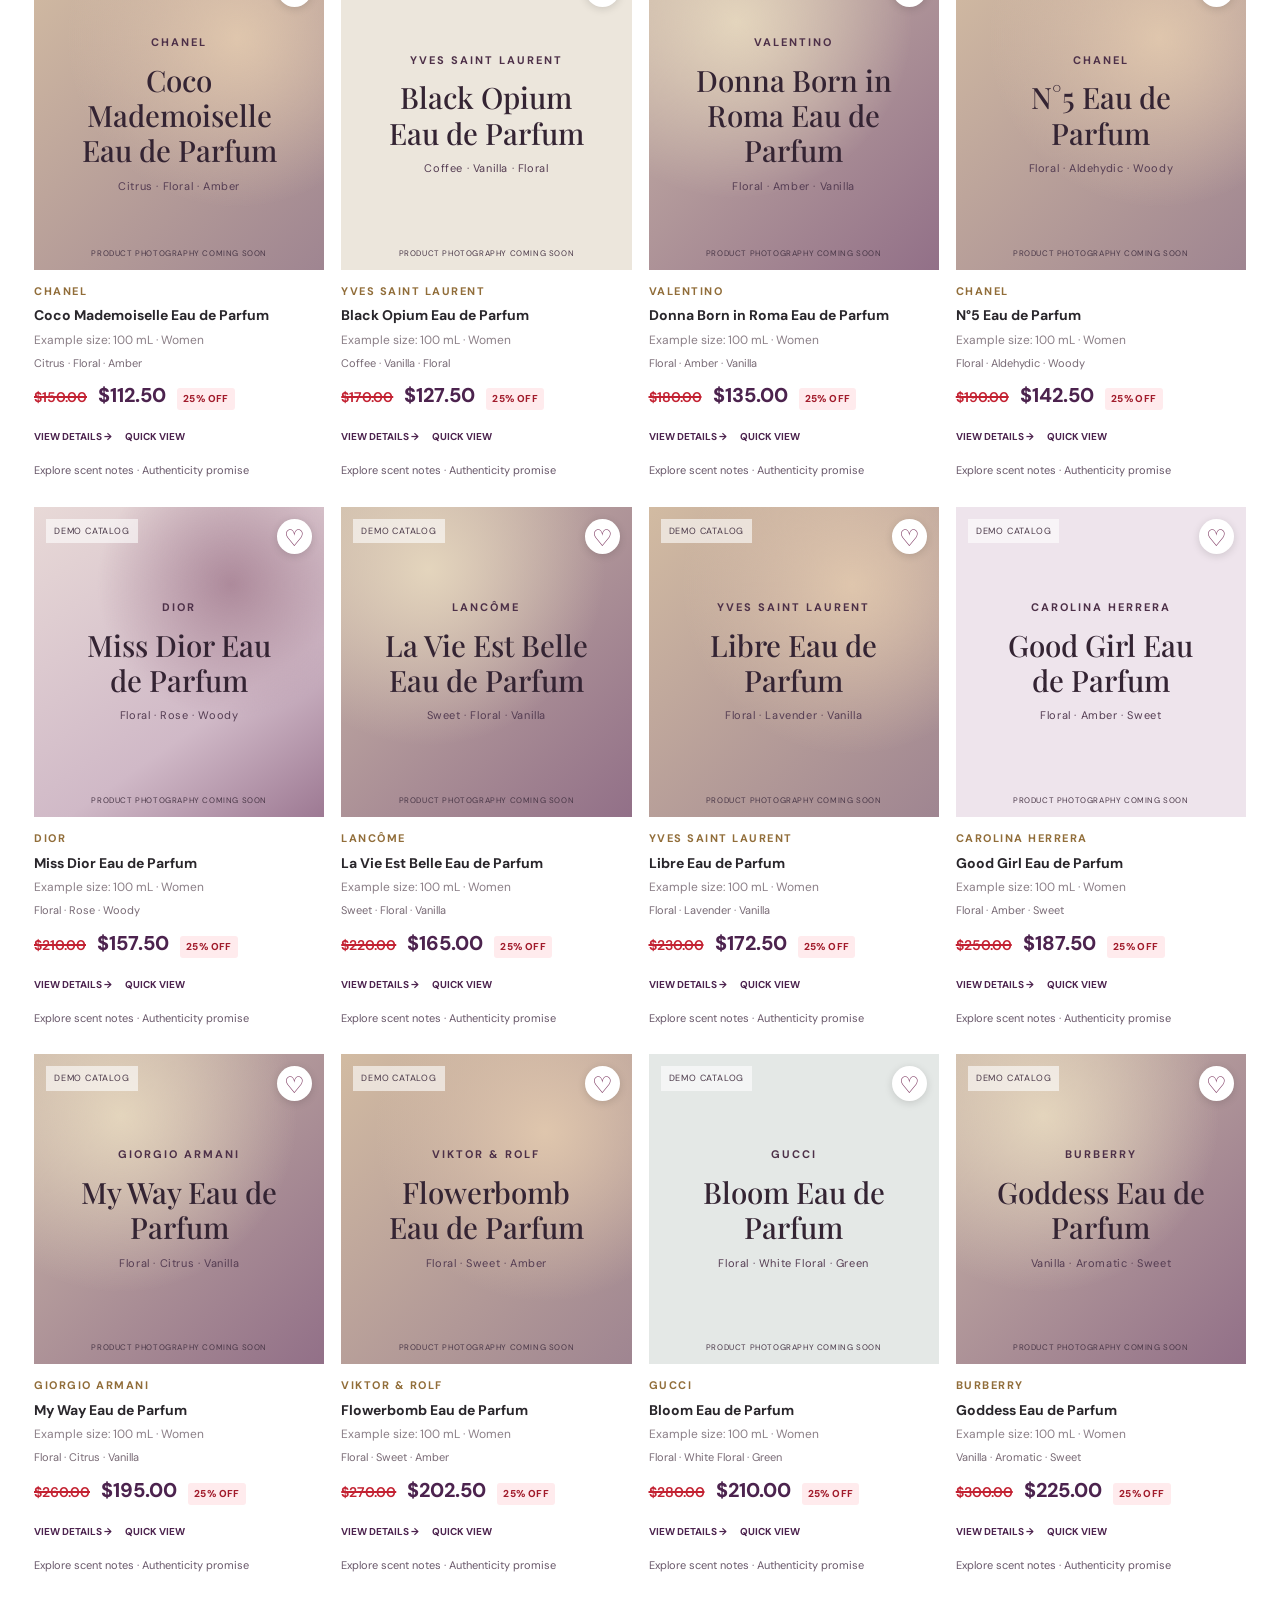
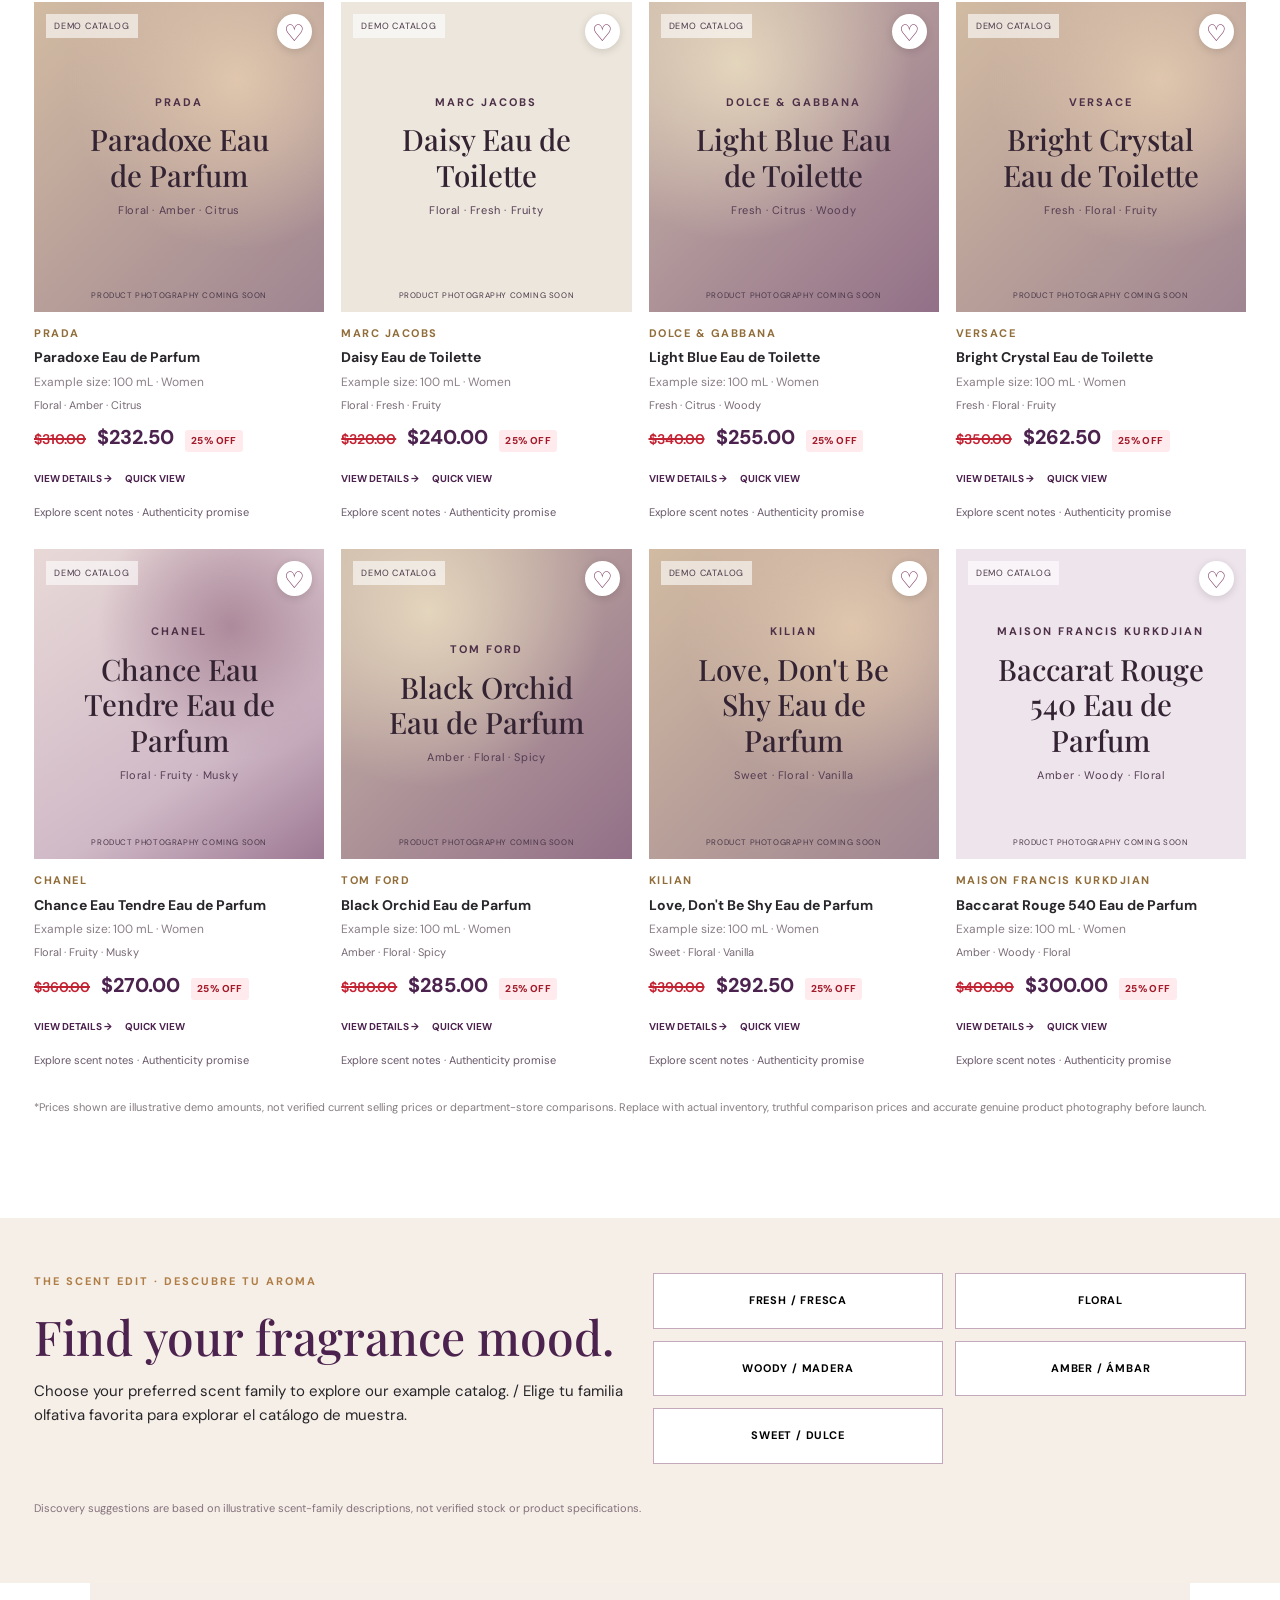
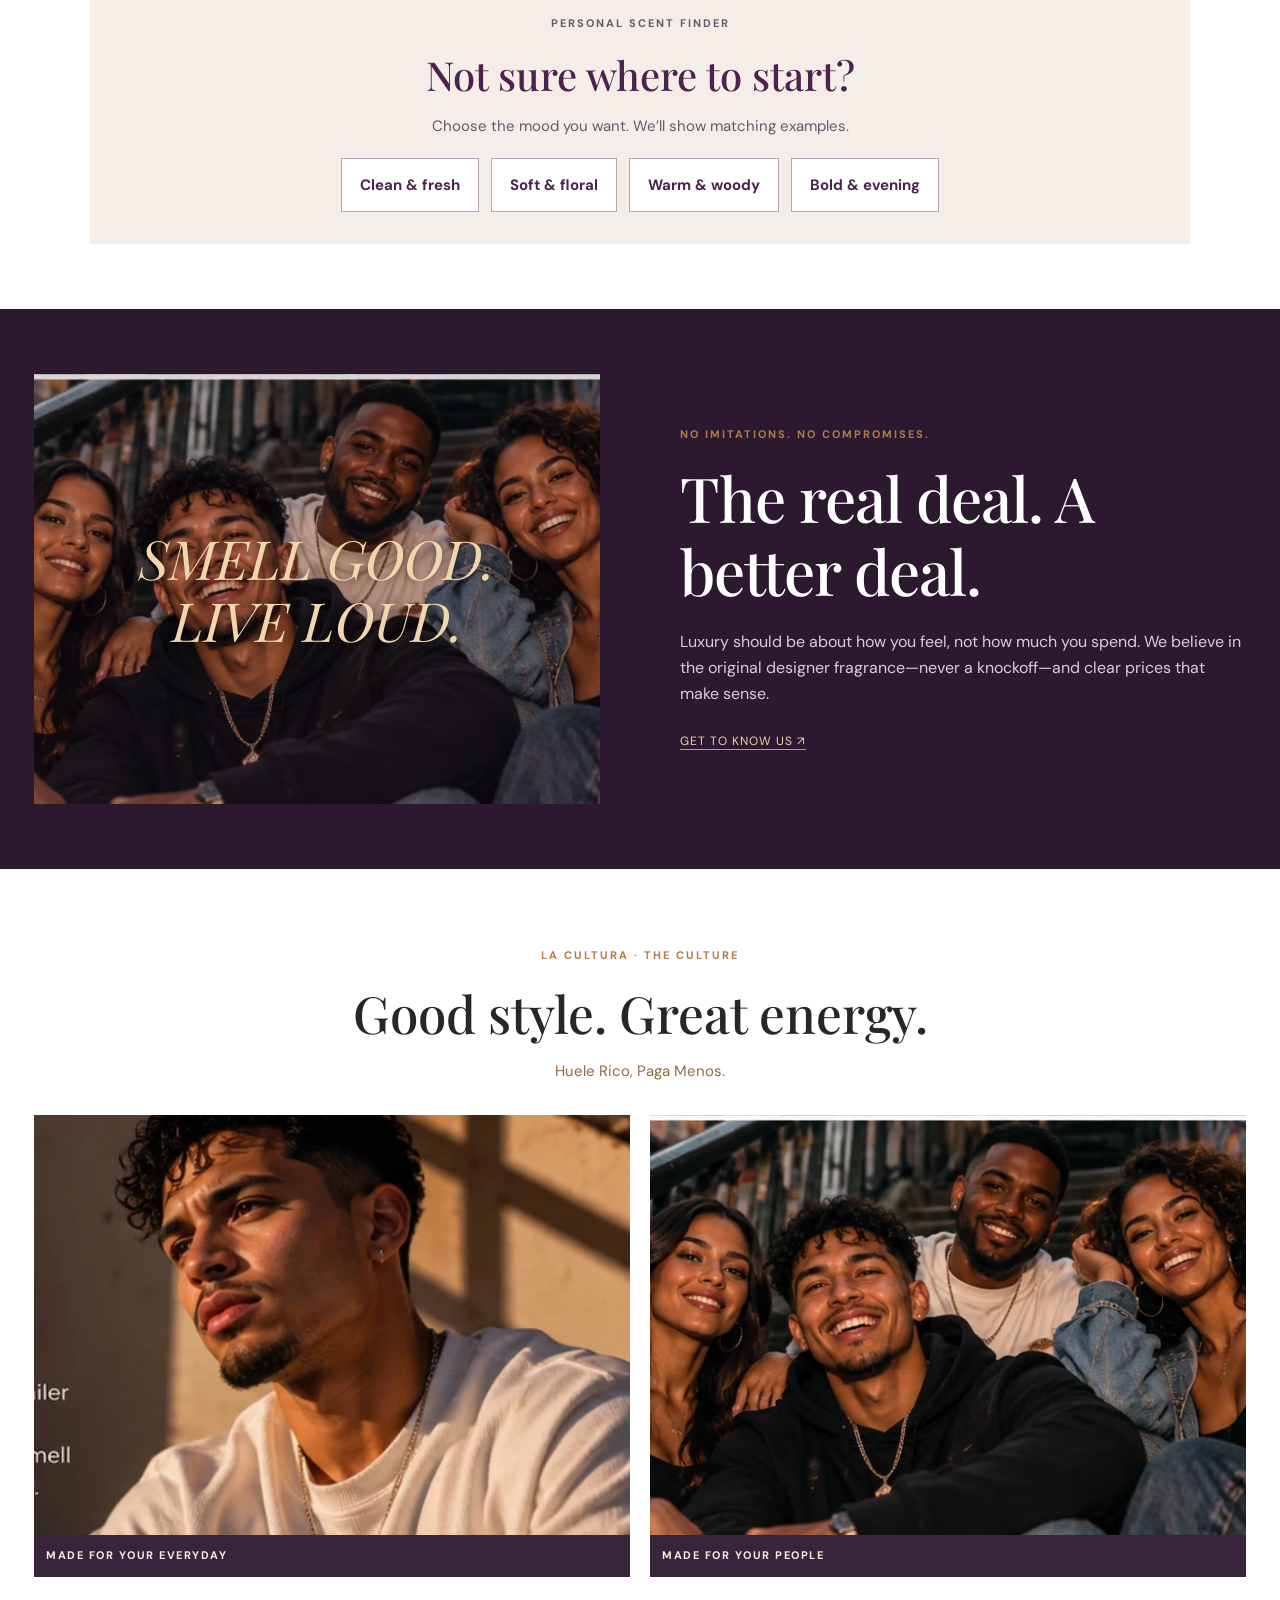
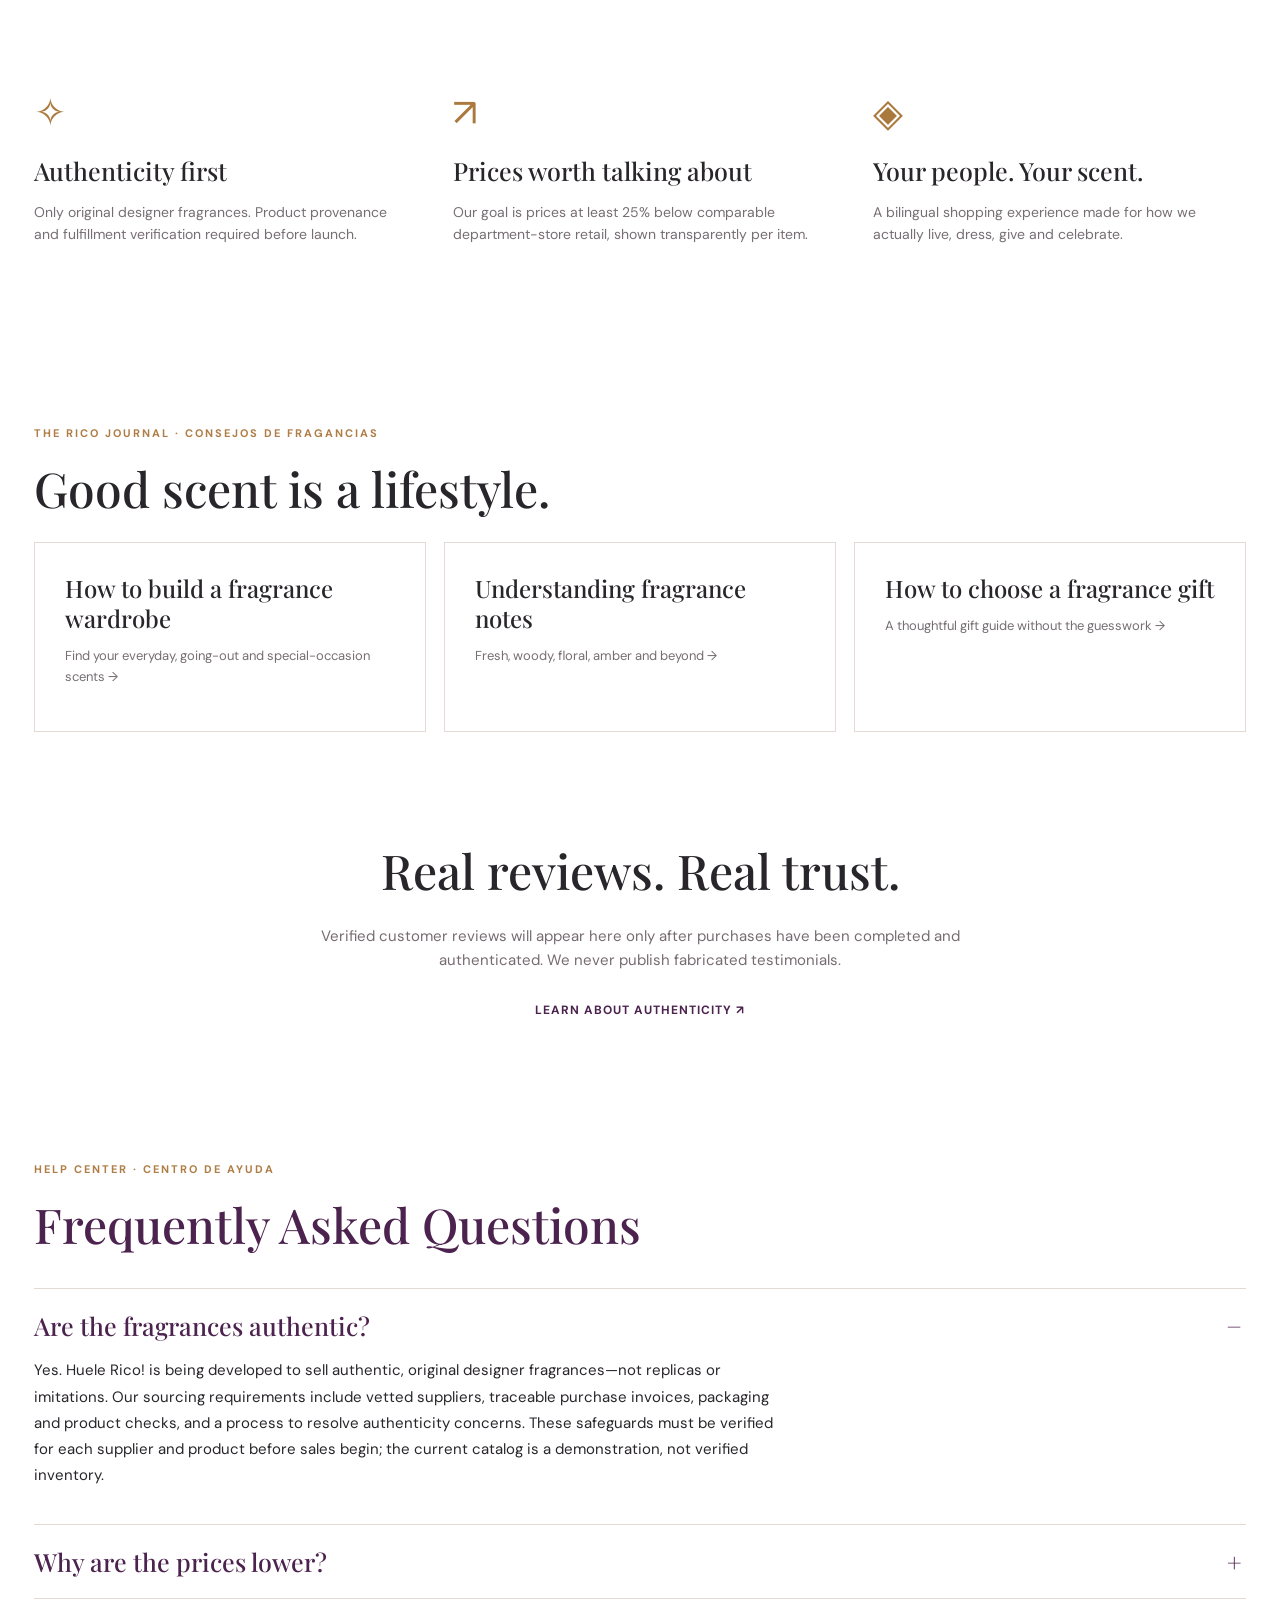
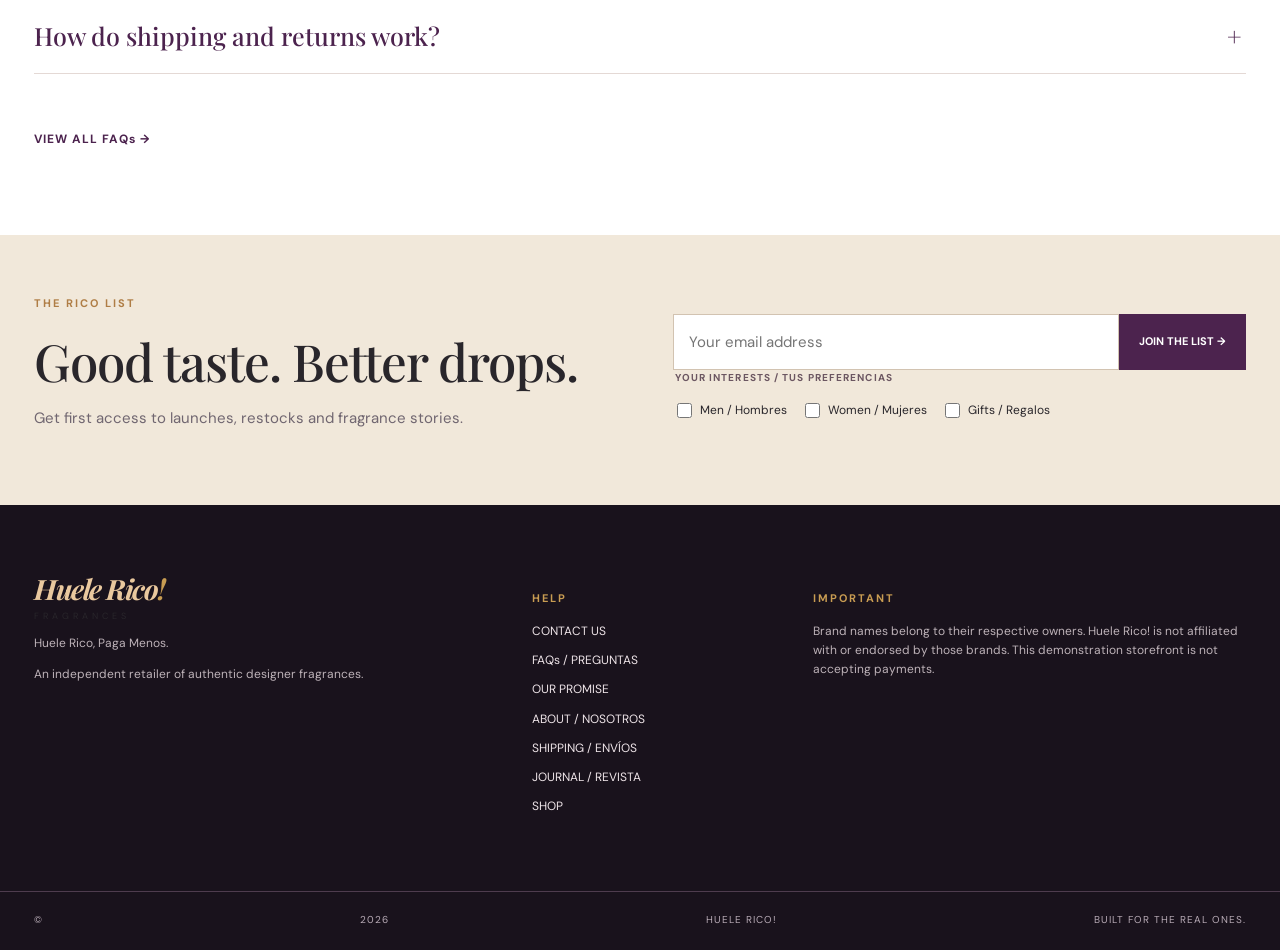
==== commit e1b5927b: "Show sample original prices in red and exact 25% off sale prices (index.html)" ====
--- a/index.html
+++ b/index.html
@@ -1,5 +1,5 @@
 <!doctype html>
-<html lang="en"><head><meta charset="UTF-8"/><meta name="viewport" content="width=device-width, initial-scale=1"/><meta property="og:title" content="Huele Rico! — Huele Rico, Paga Menos"/><meta property="og:description" content="Authentic original designer colognes and perfumes. Shop smart. Huele Rico, Paga Menos."/><meta property="og:type" content="website"/><meta name="robots" content="noindex, nofollow"/><meta name="theme-color" content="#261322"/><meta name="description" content="Huele Rico! Authentic designer fragrances at smart prices. Huele Rico, Paga Menos."/><title>Huele Rico! | Authentic Designer Fragrances</title><link rel="preconnect" href="https://fonts.googleapis.com"/><link rel="preconnect" href="https://fonts.gstatic.com" crossorigin/><link href="https://fonts.googleapis.com/css2?family=DM+Sans:wght@400;500;600;700&family=Playfair+Display:wght@500;600;700&display=swap" rel="stylesheet"/><link rel="stylesheet" href="./styles.css?v=20261015-cart-redesign"/></head>
+<html lang="en"><head><meta charset="UTF-8"/><meta name="viewport" content="width=device-width, initial-scale=1"/><meta property="og:title" content="Huele Rico! — Huele Rico, Paga Menos"/><meta property="og:description" content="Authentic original designer colognes and perfumes. Shop smart. Huele Rico, Paga Menos."/><meta property="og:type" content="website"/><meta name="robots" content="noindex, nofollow"/><meta name="theme-color" content="#261322"/><meta name="description" content="Huele Rico! Authentic designer fragrances at smart prices. Huele Rico, Paga Menos."/><title>Huele Rico! | Authentic Designer Fragrances</title><link rel="preconnect" href="https://fonts.googleapis.com"/><link rel="preconnect" href="https://fonts.gstatic.com" crossorigin/><link href="https://fonts.googleapis.com/css2?family=DM+Sans:wght@400;500;600;700&family=Playfair+Display:wght@500;600;700&display=swap" rel="stylesheet"/><link rel="stylesheet" href="./styles.css?v=20261015-pricing-25-off?v=20261015-cart-redesign"/></head>
 <body>
 <div class="topbar"><span>✦ <span data-i18n="top">100% AUTHENTIC DESIGNER FRAGRANCES · FREE U.S. SHIPPING</span></span><button id="language" aria-label="Change language">EN / ES <span id="langLabel">EN</span></button></div>
 <header class="header"><a href="#" class="wordmark" aria-label="Huele Rico homepage">Huele Rico<span>!</span><small>FRAGRANCES</small></a><nav aria-label="Main navigation"><a href="#shop" data-i18n="shop">SHOP</a><a href="#shop" data-filter="Men" data-i18n="men">MEN</a><a href="#shop" data-filter="Women" data-i18n="women">WOMEN</a><a href="./authenticity.html" data-i18n="promise">OUR PROMISE</a><a href="./about.html">ABOUT / NOSOTROS</a><a href="./faqs.html">FAQs</a><a href="./contact.html">CONTACT / CONTACTO</a></nav><div class="header-actions"><button id="searchToggle" aria-label="Search">⌕</button><button id="cartToggle" aria-label="Open cart"><span id="cartLabel">CART</span> <span id="cartCount">0</span></button></div></header>
@@ -13,4 +13,4 @@
 <footer><div class="wrap footer-grid"><div><div class="wordmark">Huele Rico<span>!</span><small>FRAGRANCES</small></div><p>Huele Rico, Paga Menos.</p><p data-i18n="footerDesc">An independent retailer of authentic designer fragrances.</p></div><div><h4 data-i18n="help">HELP</h4><a href="./contact.html" data-i18n="contact">CONTACT US</a><a href="./faqs.html">FAQs / PREGUNTAS</a><a href="./authenticity.html" data-i18n="promise">OUR PROMISE</a><a href="./about.html">ABOUT / NOSOTROS</a><a href="./shipping-returns.html">SHIPPING / ENVÍOS</a><a href="./journal.html">JOURNAL / REVISTA</a><a href="#shop" data-i18n="shop">SHOP</a></div><div><h4 data-i18n="important">IMPORTANT</h4><p data-i18n="footerLegal">Brand names belong to their respective owners. Huele Rico! is not affiliated with or endorsed by those brands. This demonstration storefront is not accepting payments.</p></div></div><div class="wrap footer-bottom">© <span id="year"></span> HUELE RICO! <span>BUILT FOR THE REAL ONES.</span></div></footer>
 <div id="overlay" class="overlay" hidden></div><aside class="cart-drawer" id="cartDrawer" aria-modal="true" aria-label="Shopping cart" role="dialog" aria-hidden="true"><div class="drawer-heading"><h2 data-i18n="bag">YOUR CART</h2><button id="cartClose" aria-label="Close cart">✕</button></div><p id="cartItemCount" class="cart-item-count" aria-live="polite">0 items</p><div id="cartItems" class="cart-items"></div><div class="drawer-bottom"><p id="cartAssurance" class="cart-assurance">Shop confidently · Learn about our authenticity promise.</p><a class="cart-auth-link" href="./authenticity.html">AUTHENTICITY GUARANTEE →</a><div class="subtotal"><span data-i18n="subtotal">SUBTOTAL</span><strong id="subtotal">$0.00</strong></div><p id="cartShippingText" class="cart-shipping">Final shipping and charges are confirmed at checkout.</p><p class="cart-message" data-i18n="checkoutNote">Demo mode. Live checkout activates once a Shopify store and verified catalog are connected.</p><button id="checkout" class="btn gold checkout" data-i18n="checkout">CHECKOUT ↗</button><p id="checkoutMessage" aria-live="polite"></p></div></aside>
 <div id="productModal" class="product-modal" hidden><div class="modal-panel"><button id="modalClose" class="modal-close" aria-label="Close">✕</button><div id="modalContent"></div></div></div>
-<script src="./config.js"></script><script src="./integrations.js"></script><script src="./app.js?v=20261015-cart-redesign"></script></body></html>+<script src="./config.js"></script><script src="./integrations.js"></script><script src="./app.js?v=20261015-pricing-25-off"></script></body></html>
--- a/styles.css
+++ b/styles.css
@@ -93,3 +93,9 @@
 @media(max-width:680px){.header{display:grid;grid-template-columns:minmax(0,1fr) auto auto;align-items:center}.header .header-actions{grid-column:3}.mobile-menu-toggle{display:inline-flex;grid-column:2;justify-content:center;align-items:center;min-height:44px;padding:8px;border:1px solid var(--line);background:white;color:var(--plum);font-size:13px;font-weight:700}.header nav{display:none!important;grid-column:1/-1;order:4;flex-direction:column;overflow:visible;gap:0;align-items:stretch}.header nav.menu-open{display:flex!important}.header nav a{min-height:44px;border-bottom:1px solid var(--line);padding:12px 2px;font-size:13px}.mobile-filter-toggle{display:block;width:100%;min-height:48px;border:1px solid var(--line);background:#fff;color:var(--plum);font-weight:700;margin:16px 0}.mobile-filter-panel{display:none}.mobile-filter-panel.filters-open{display:block}.mobile-filter-panel .toolbar{padding-top:8px}.mobile-filter-panel .discovery-bar{margin-bottom:12px}.real-product-photo{height:205px}.fragrance-quiz{margin:0 20px 45px;padding:26px 16px}.quiz-options{display:grid;grid-template-columns:1fr 1fr;gap:8px}.quiz-options button{padding:14px 8px;font-size:12px}}
 
 .detail-photo-slot img{display:none;width:100%;max-height:570px;object-fit:contain;background:#f8f5f1}.detail-photo-slot img.loaded{display:block}.detail-gallery:has(.detail-photo-slot img.loaded) .detail-main-art,.detail-gallery:has(.detail-photo-slot img.loaded) .detail-gallery-notice{display:none}
+
+/* Cart redesign · product images automatically appear when real photos are supplied */
+.cart-drawer{width:min(500px,100%);box-shadow:-18px 0 45px #1e10203d}.cart-item-count{margin:0;padding:0 24px 12px;font-size:12px;color:#796977;border-bottom:1px solid var(--line)}.cart-items{padding:0 24px}.cart-product{display:grid;grid-template-columns:82px minmax(0,1fr) auto;gap:13px;padding:22px 0;border-bottom:1px solid var(--line)}.cart-product-image{height:105px;background:#f3ebee;border-radius:3px;display:grid;place-items:center;text-align:center;position:relative;overflow:hidden}.cart-product-image span{font-size:9px;font-weight:700;letter-spacing:1px;color:#6a5265;padding:8px;overflow-wrap:anywhere}.cart-product-image img{display:none;width:100%;height:100%;object-fit:contain;background:#f7f4f1}.cart-product-image img.loaded{display:block;position:absolute;inset:0}.cart-product-brand{font-size:10px;font-weight:700;letter-spacing:1.1px;color:#80608a;margin:0 0 5px}.cart-product-name{font-size:14px;font-weight:700;color:var(--plum);line-height:1.35;display:block}.cart-product-meta{font-size:12px;color:#827780;margin:7px 0}.cart-quantity{display:flex;align-items:center;gap:0;margin-top:12px}.cart-quantity button:not(.cart-remove){background:white;border:1px solid #d8ccd4;min-width:34px;min-height:34px;font-size:17px;cursor:pointer}.cart-quantity span{min-width:35px;text-align:center;font-size:13px}.cart-quantity .cart-remove{border:0;background:transparent;text-decoration:underline;font-size:11px;color:#785b76;margin-left:8px;cursor:pointer}.cart-item-total{font-size:13px;white-space:nowrap}.cart-empty{padding:35px 0;text-align:center}.cart-empty a{display:inline-block;padding:12px;color:var(--plum);font-weight:700}.cart-assurance{font-size:12px;margin:0 0 8px;color:#645369}.cart-auth-link{font-size:10px;font-weight:700;letter-spacing:.7px;color:var(--plum);display:block;margin-bottom:18px}.cart-shipping{font-size:12px;color:#6f646e;margin:13px 0}.drawer-bottom{padding:20px 24px;box-shadow:0 -2px 15px #00000008}.subtotal{font-size:16px;align-items:center}.checkout:disabled{opacity:.55;cursor:not-allowed}@media(max-width:520px){.cart-drawer{width:100%}.cart-product{grid-template-columns:68px minmax(0,1fr) auto;gap:9px}.cart-product-image{height:90px}.cart-items{padding:0 16px}.drawer-bottom{padding:16px}.cart-product-name{font-size:12px}.cart-item-total{font-size:12px}.cart-quantity .cart-remove{margin-left:4px;font-size:10px}}
+
+/* Clearly visible demo markdown pricing across catalog, quick view and details */
+.product-price-row{display:flex;align-items:baseline;flex-wrap:wrap;gap:7px 11px;margin:10px 0 12px}.product-original-price{color:#c32232!important;text-decoration:line-through;text-decoration-color:#c32232;text-decoration-thickness:2px;font-size:14px;font-weight:600}.product-sale-price{color:var(--plum);font-weight:800;font-size:20px;line-height:1.3}.product-sale-badge{font-size:10px;font-weight:800;letter-spacing:.04em;color:#a11b2b;background:#ffebed;border-radius:3px;padding:3px 6px}@media(max-width:520px){.product-price-row{gap:5px 7px}.product-original-price{font-size:12px}.product-sale-price{font-size:17px}.product-sale-badge{font-size:9px}}
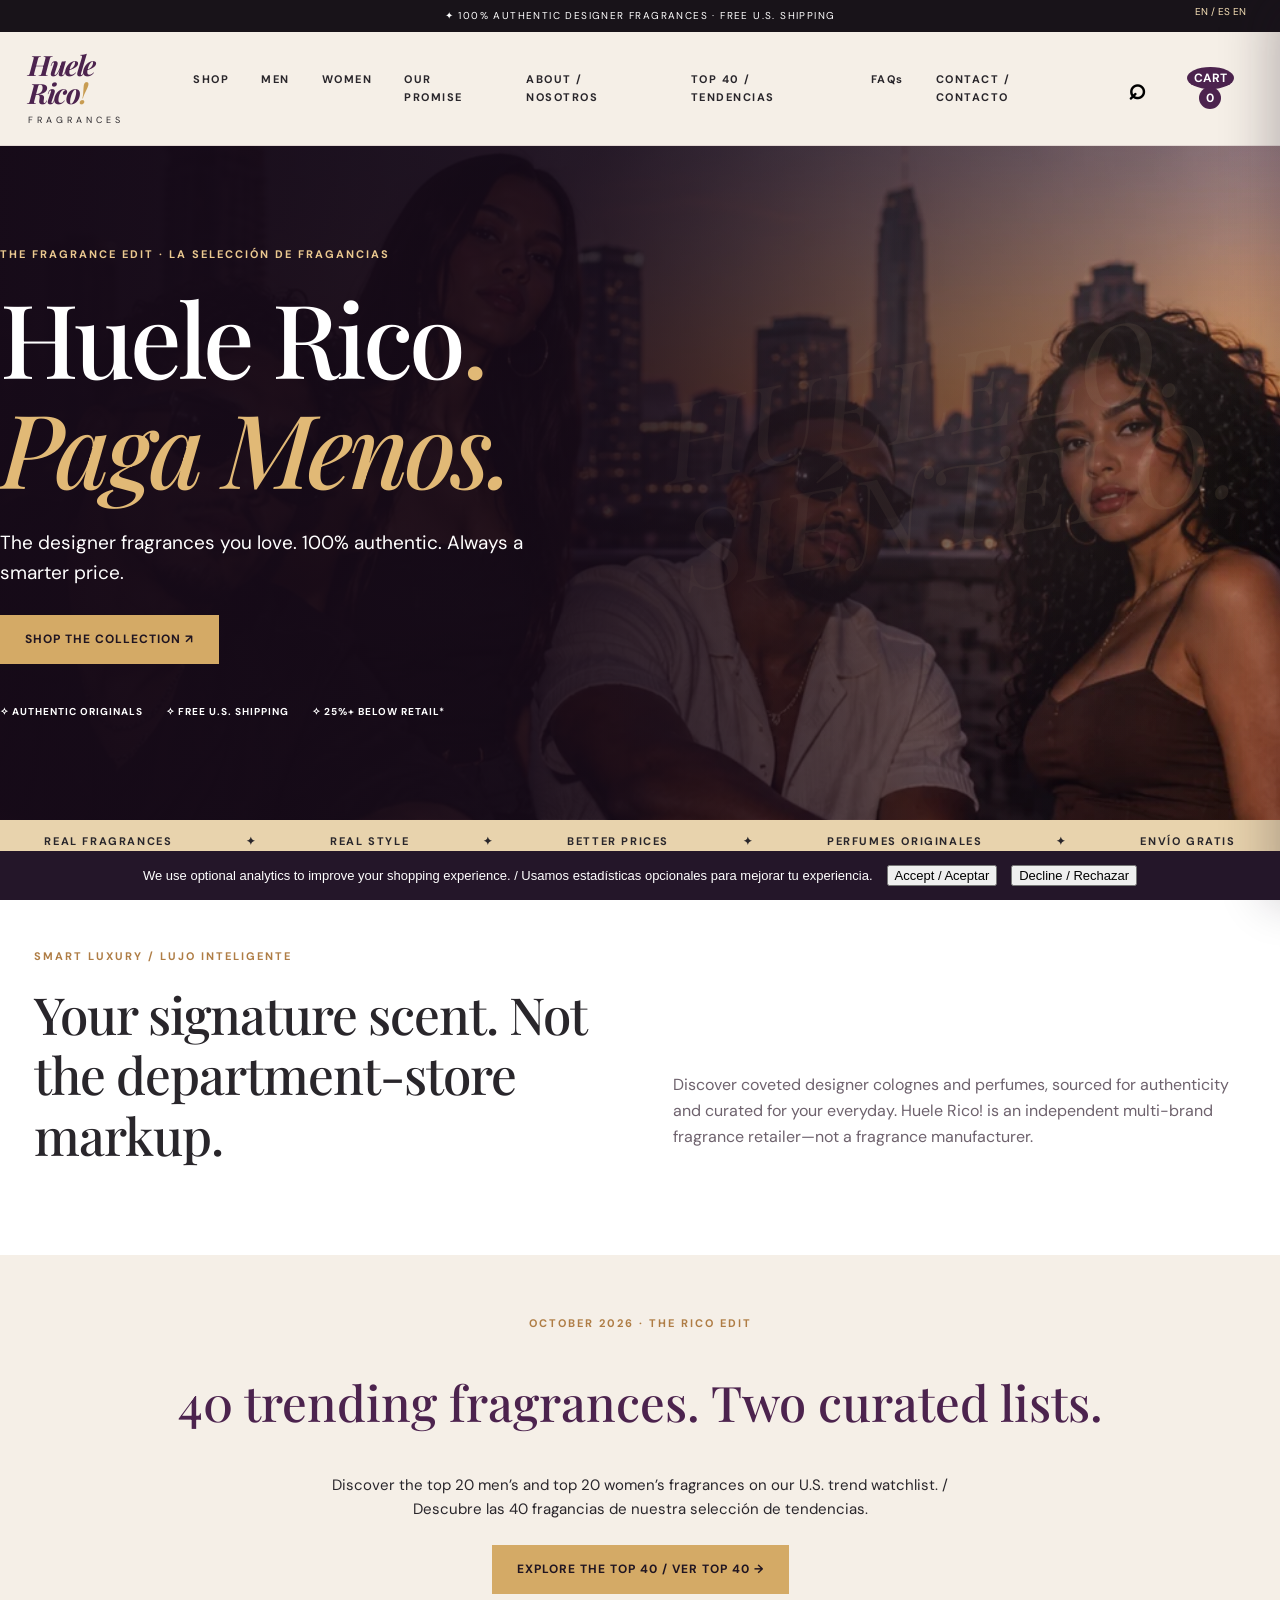
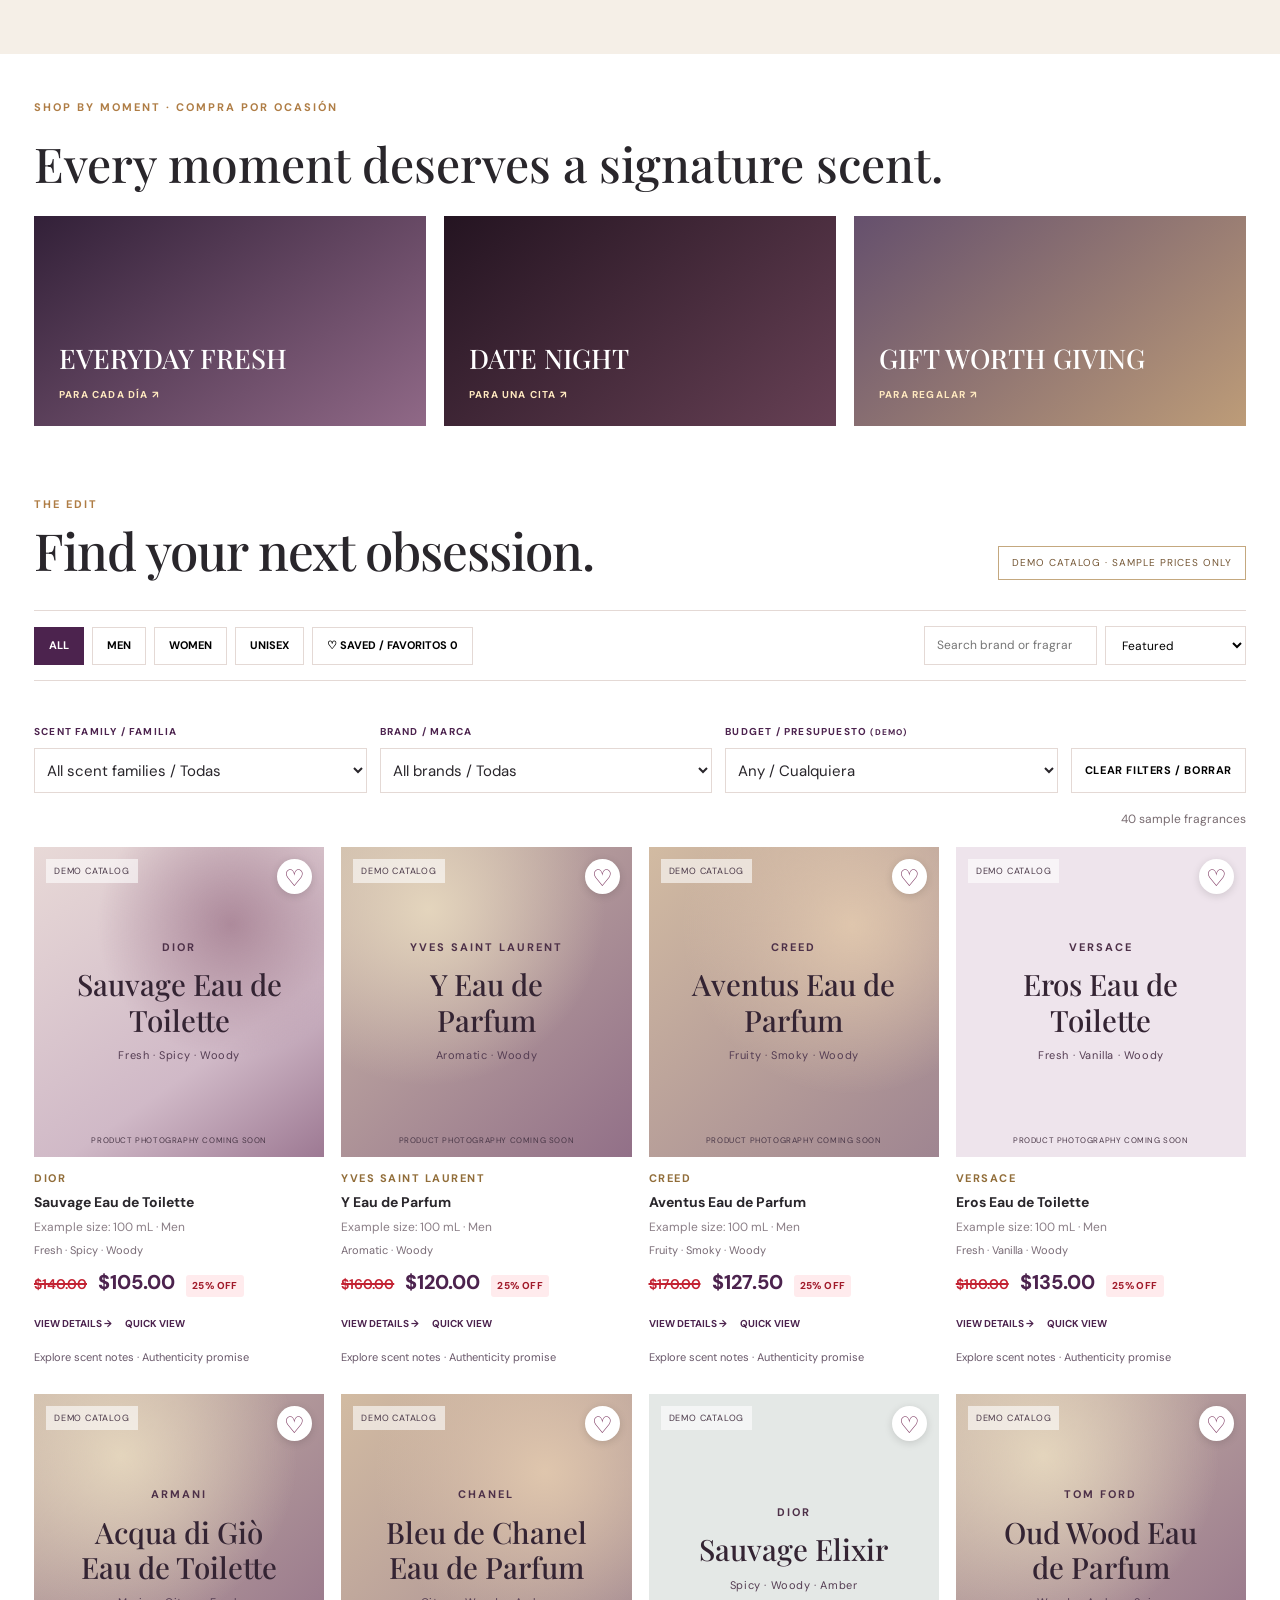
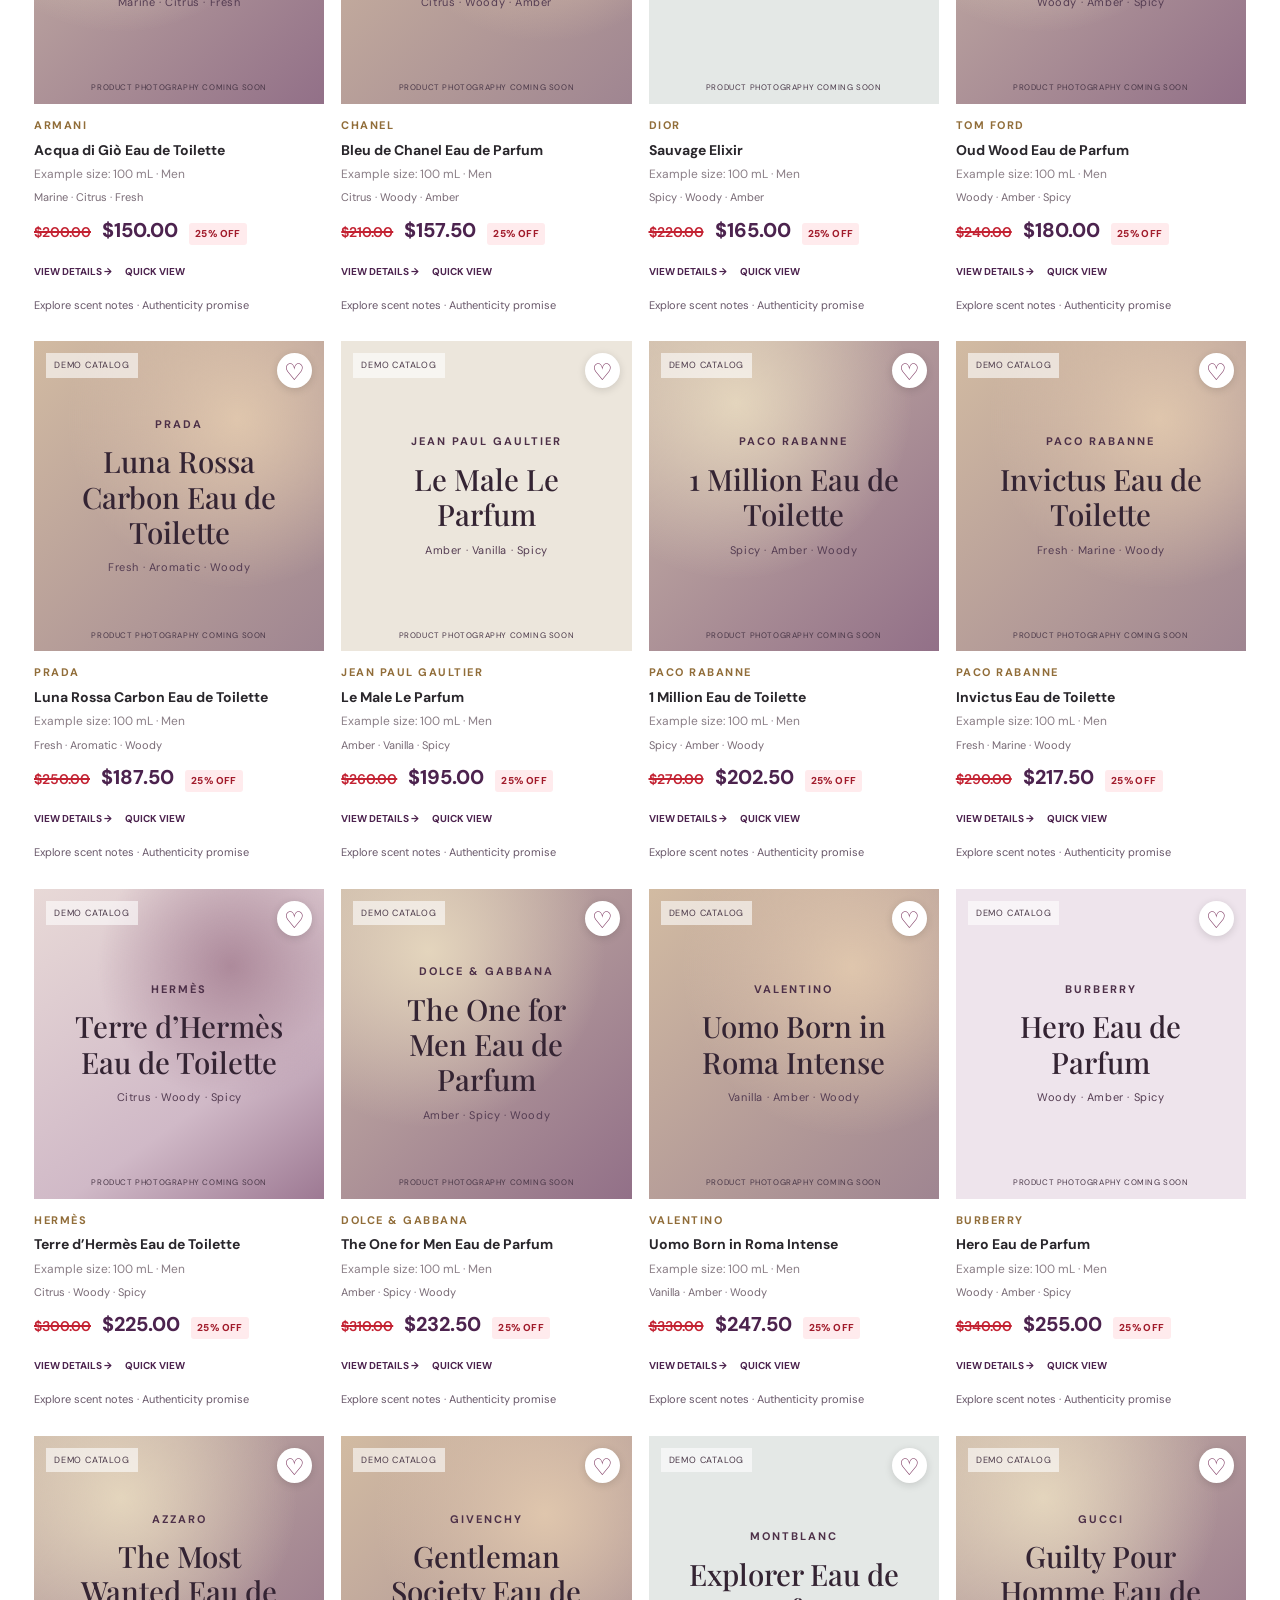
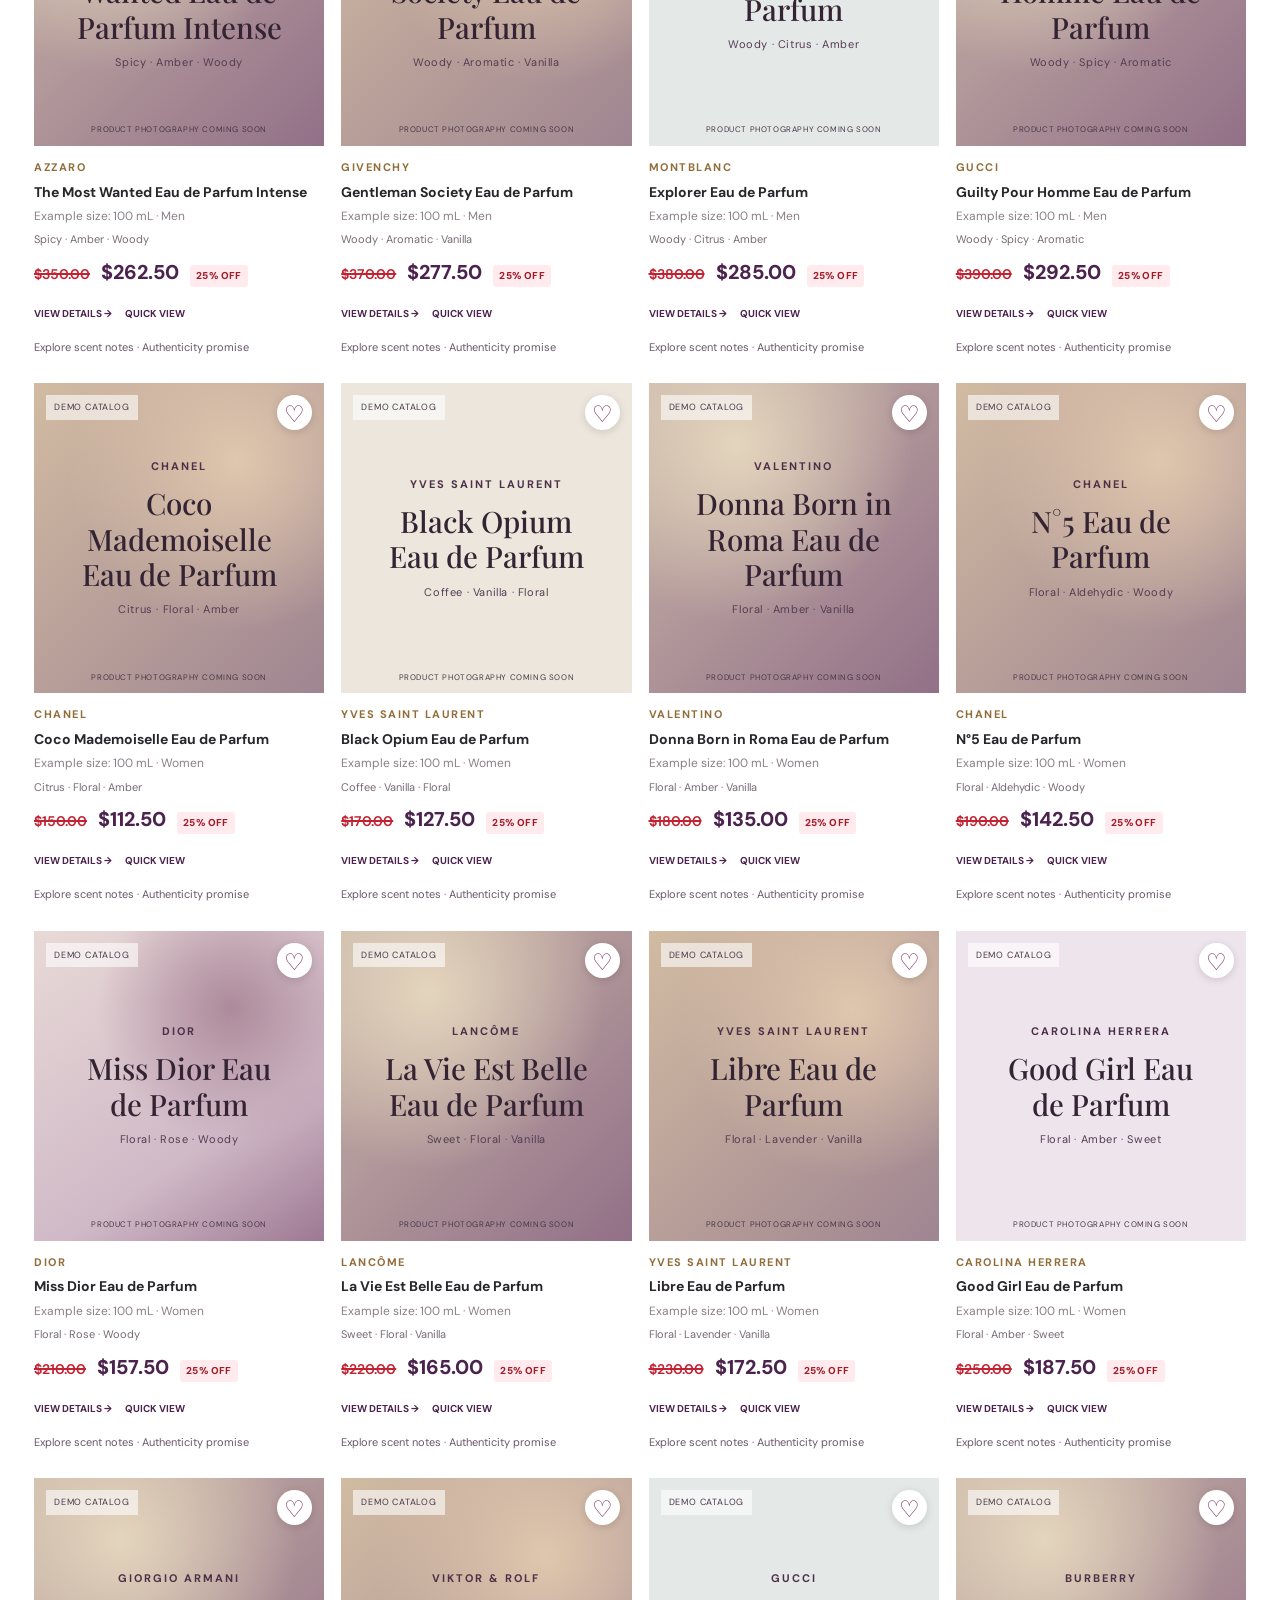
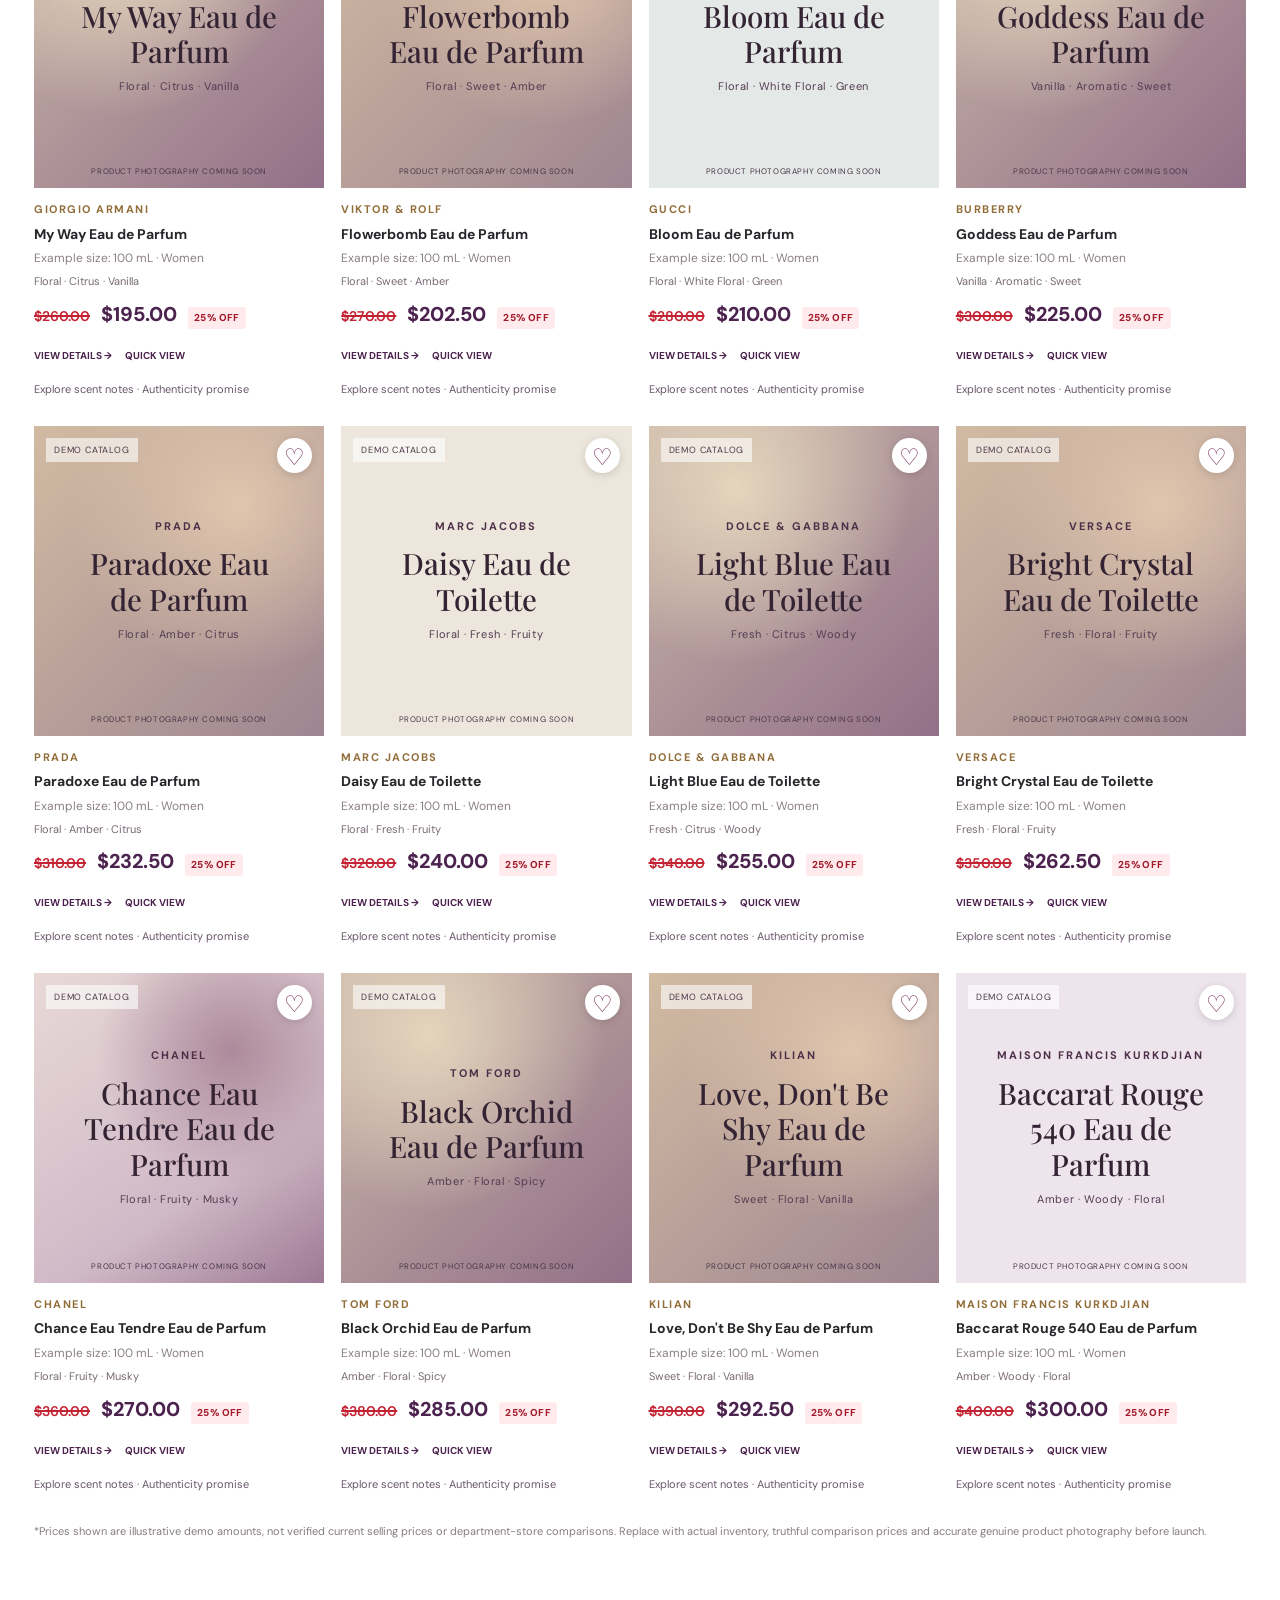
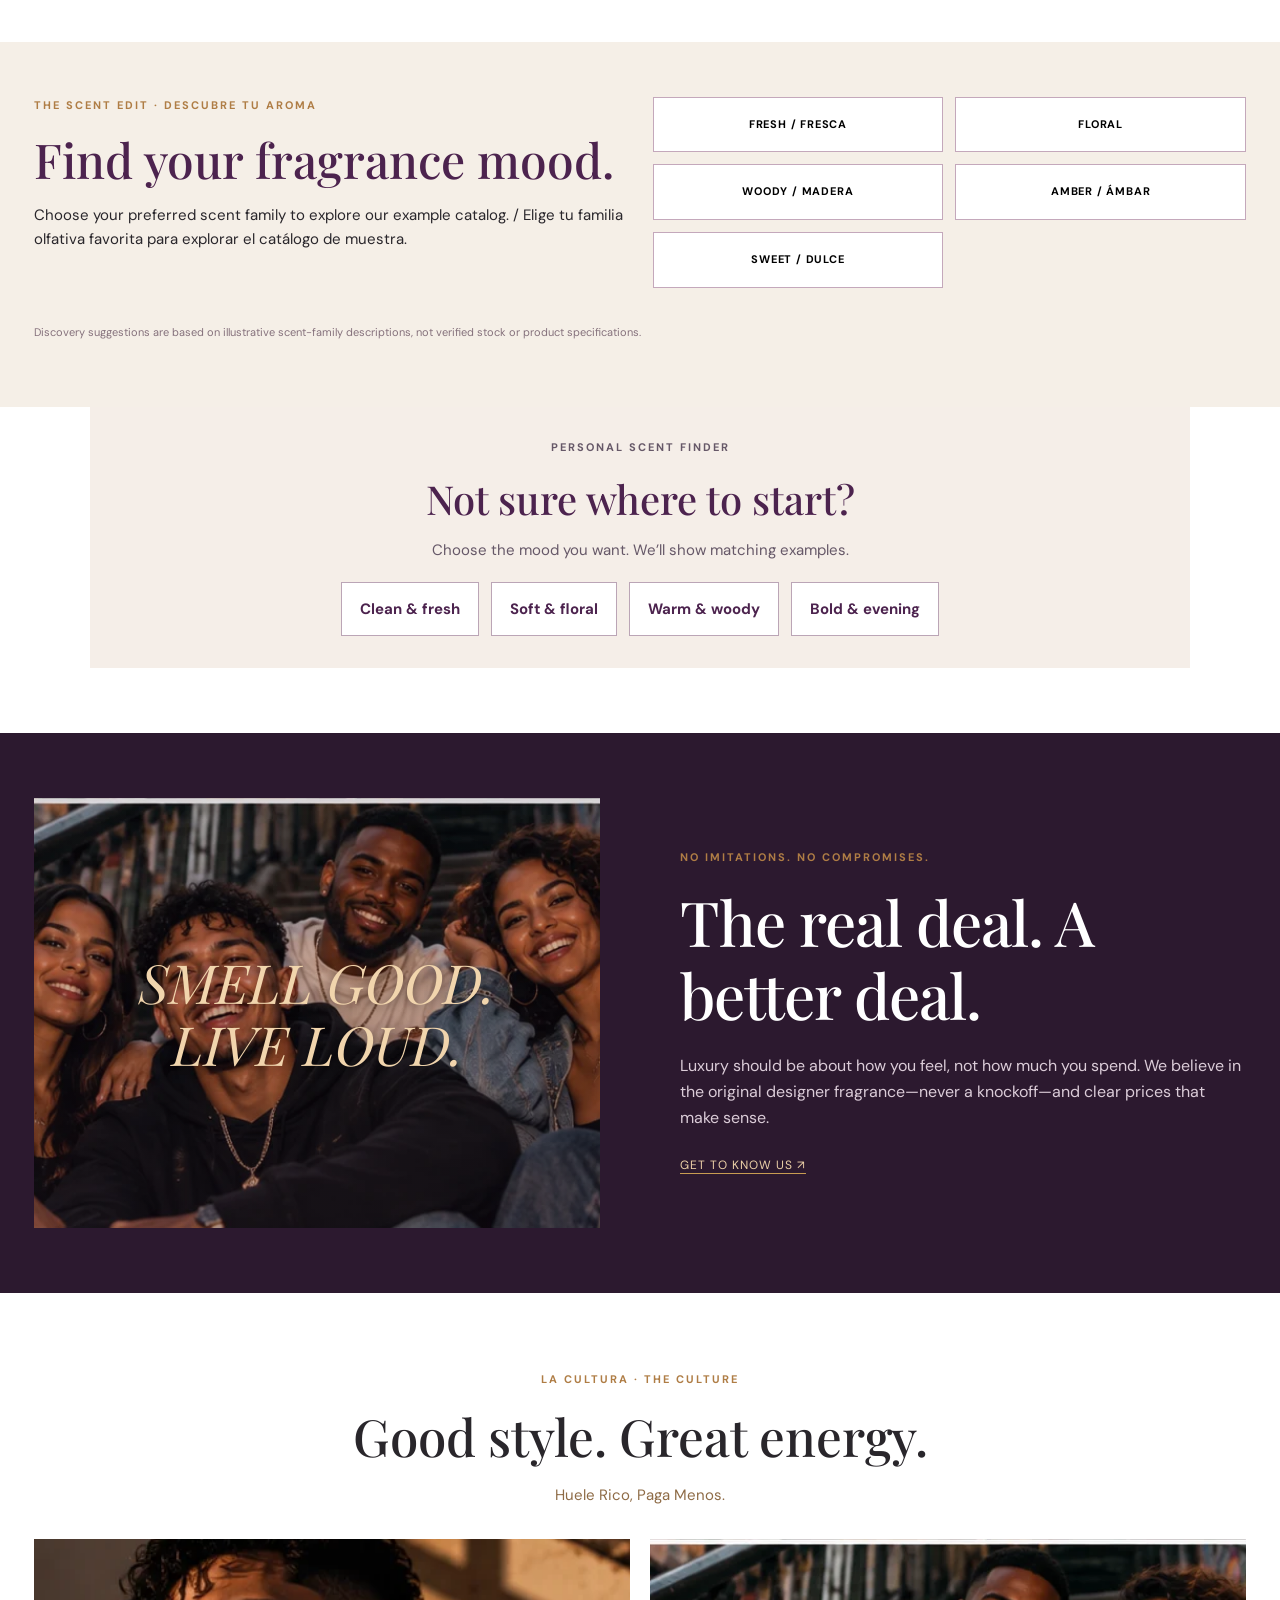
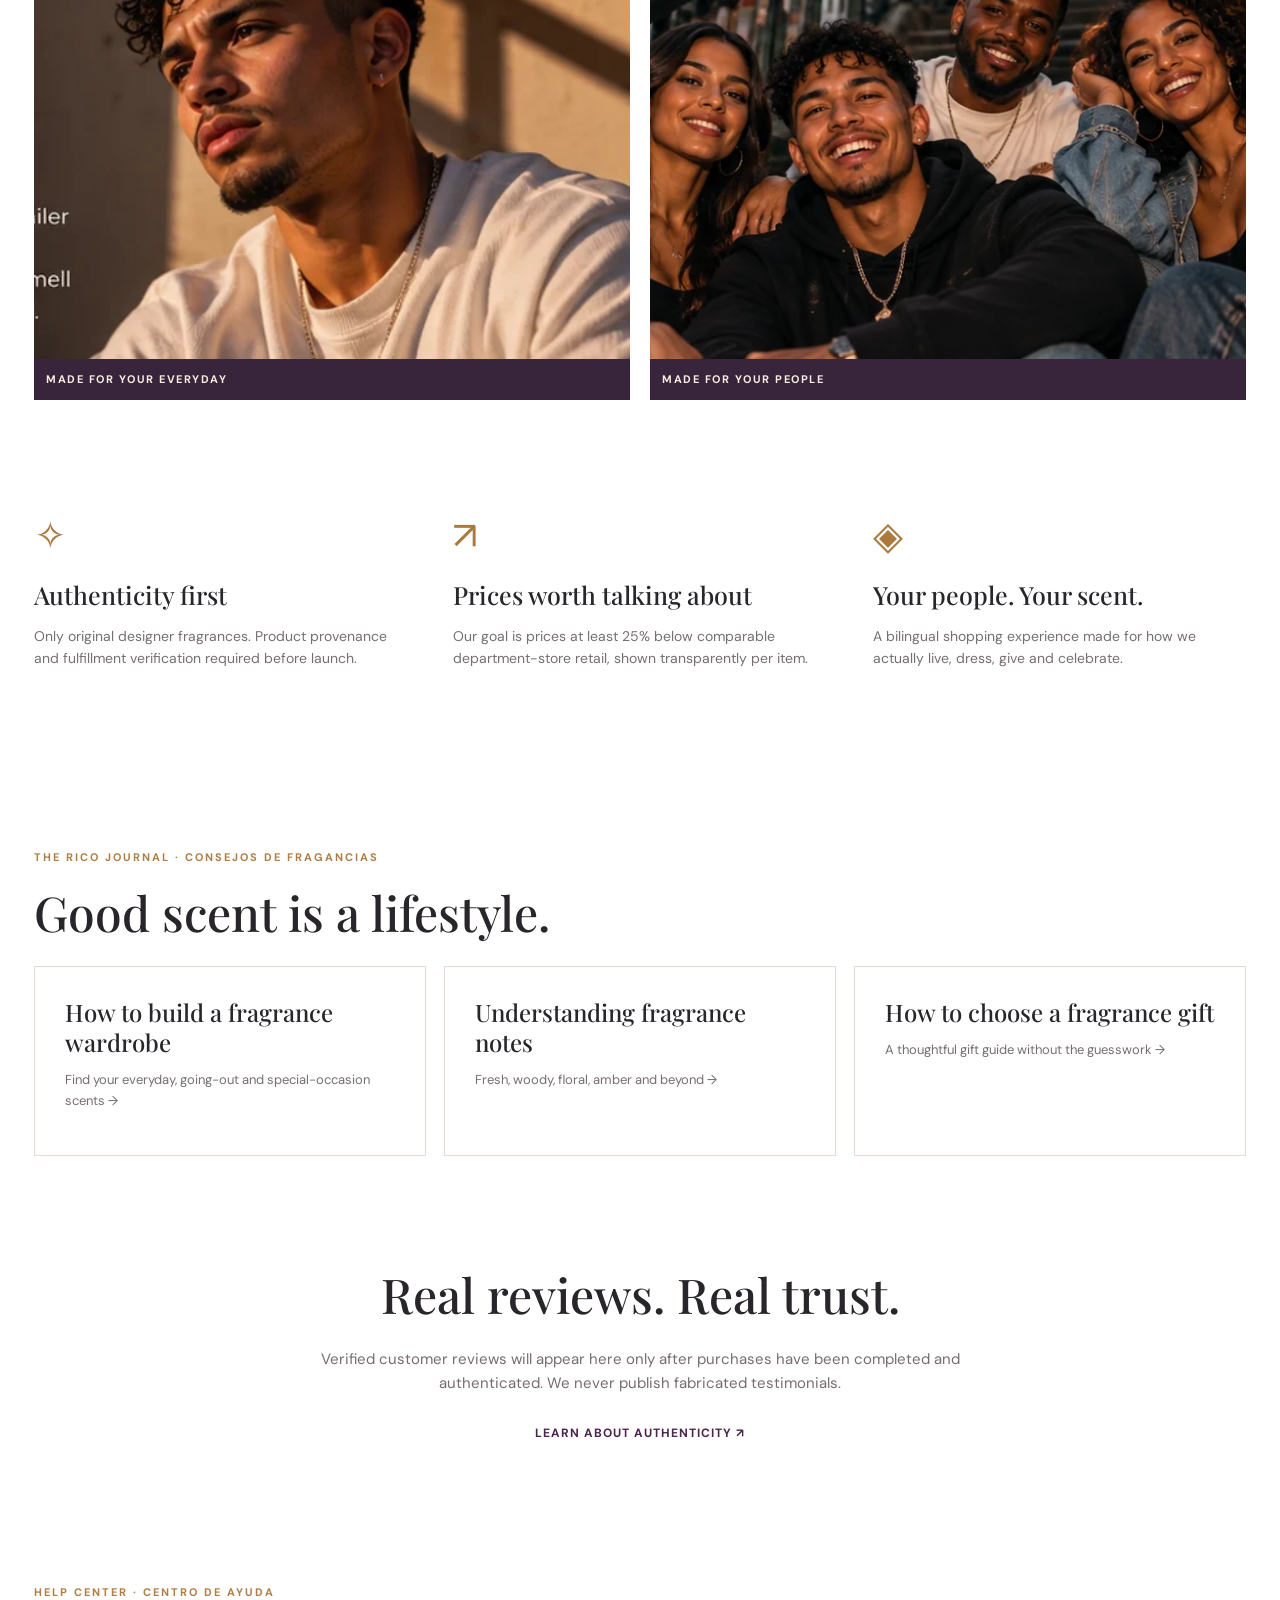
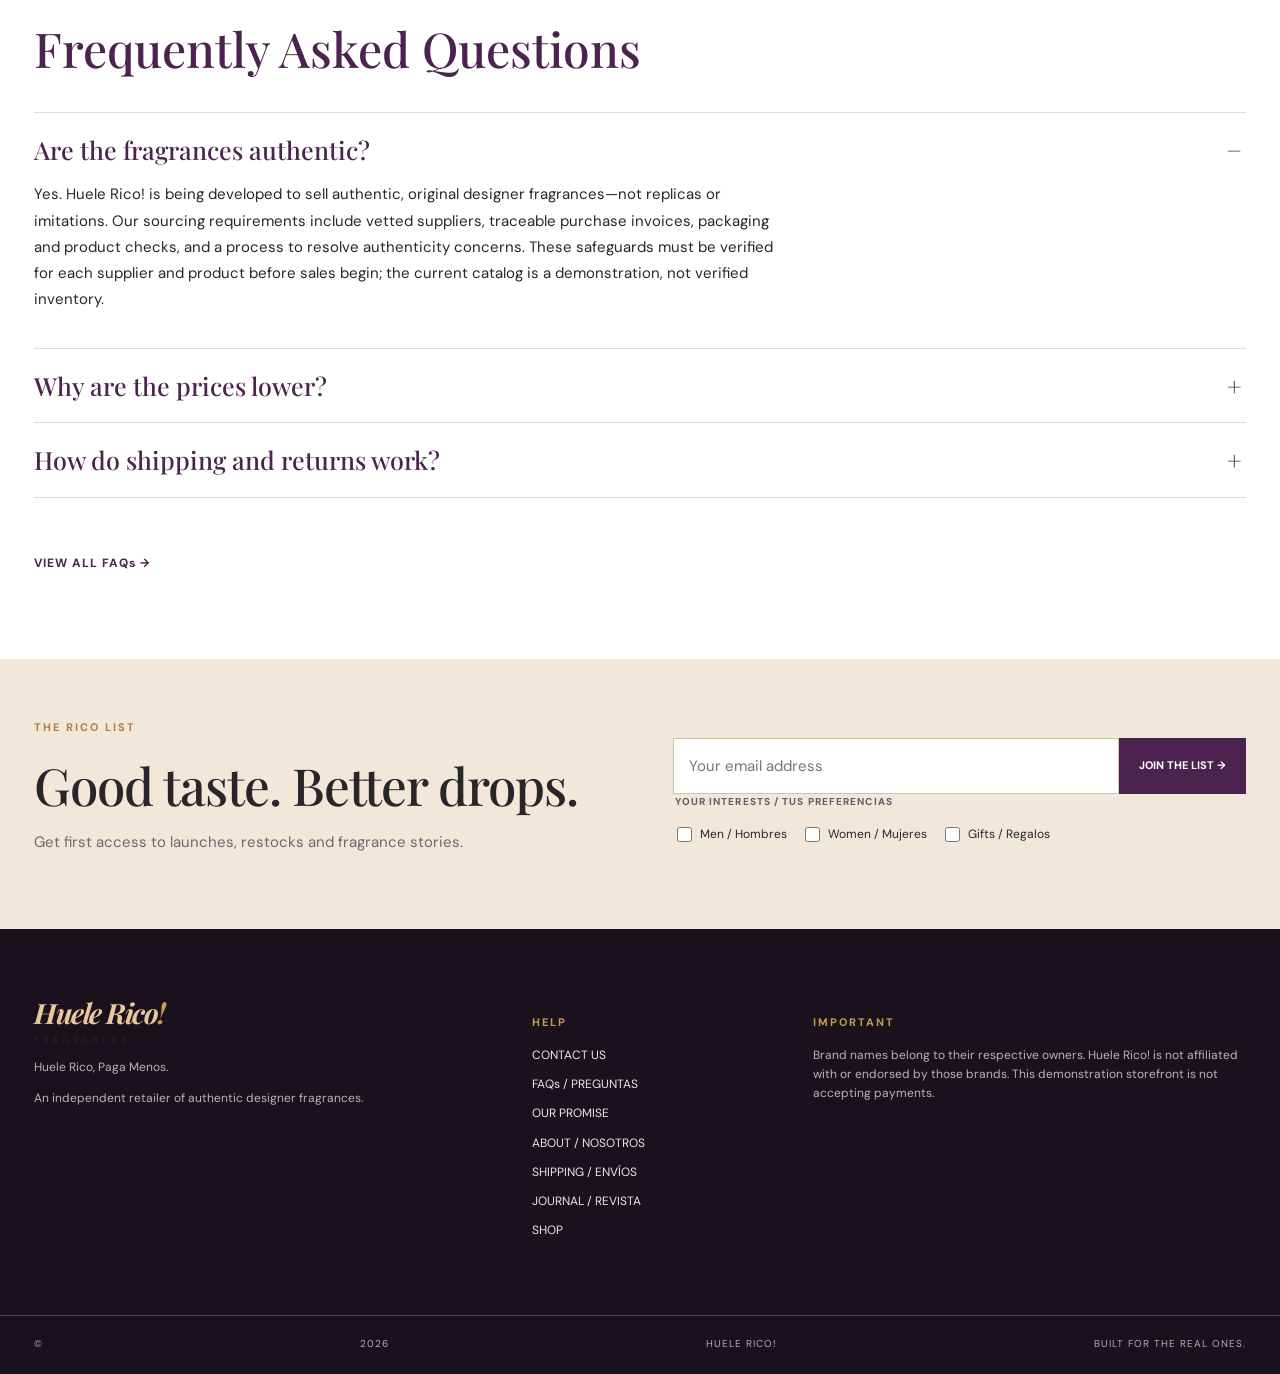
==== commit 114262c1: "Promote 40 trending men and women fragrances on homepage" ====
--- a/index.html
+++ b/index.html
@@ -2,11 +2,11 @@
 <html lang="en"><head><meta charset="UTF-8"/><meta name="viewport" content="width=device-width, initial-scale=1"/><meta property="og:title" content="Huele Rico! — Huele Rico, Paga Menos"/><meta property="og:description" content="Authentic original designer colognes and perfumes. Shop smart. Huele Rico, Paga Menos."/><meta property="og:type" content="website"/><meta name="robots" content="noindex, nofollow"/><meta name="theme-color" content="#261322"/><meta name="description" content="Huele Rico! Authentic designer fragrances at smart prices. Huele Rico, Paga Menos."/><title>Huele Rico! | Authentic Designer Fragrances</title><link rel="preconnect" href="https://fonts.googleapis.com"/><link rel="preconnect" href="https://fonts.gstatic.com" crossorigin/><link href="https://fonts.googleapis.com/css2?family=DM+Sans:wght@400;500;600;700&family=Playfair+Display:wght@500;600;700&display=swap" rel="stylesheet"/><link rel="stylesheet" href="./styles.css?v=20261015-pricing-25-off?v=20261015-cart-redesign"/></head>
 <body>
 <div class="topbar"><span>✦ <span data-i18n="top">100% AUTHENTIC DESIGNER FRAGRANCES · FREE U.S. SHIPPING</span></span><button id="language" aria-label="Change language">EN / ES <span id="langLabel">EN</span></button></div>
-<header class="header"><a href="#" class="wordmark" aria-label="Huele Rico homepage">Huele Rico<span>!</span><small>FRAGRANCES</small></a><nav aria-label="Main navigation"><a href="#shop" data-i18n="shop">SHOP</a><a href="#shop" data-filter="Men" data-i18n="men">MEN</a><a href="#shop" data-filter="Women" data-i18n="women">WOMEN</a><a href="./authenticity.html" data-i18n="promise">OUR PROMISE</a><a href="./about.html">ABOUT / NOSOTROS</a><a href="./faqs.html">FAQs</a><a href="./contact.html">CONTACT / CONTACTO</a></nav><div class="header-actions"><button id="searchToggle" aria-label="Search">⌕</button><button id="cartToggle" aria-label="Open cart"><span id="cartLabel">CART</span> <span id="cartCount">0</span></button></div></header>
+<header class="header"><a href="#" class="wordmark" aria-label="Huele Rico homepage">Huele Rico<span>!</span><small>FRAGRANCES</small></a><nav aria-label="Main navigation"><a href="#shop" data-i18n="shop">SHOP</a><a href="#shop" data-filter="Men" data-i18n="men">MEN</a><a href="#shop" data-filter="Women" data-i18n="women">WOMEN</a><a href="./authenticity.html" data-i18n="promise">OUR PROMISE</a><a href="./about.html">ABOUT / NOSOTROS</a><a href="./trends.html">TOP 40 / TENDENCIAS</a><a href="./faqs.html">FAQs</a><a href="./contact.html">CONTACT / CONTACTO</a></nav><div class="header-actions"><button id="searchToggle" aria-label="Search">⌕</button><button id="cartToggle" aria-label="Open cart"><span id="cartLabel">CART</span> <span id="cartCount">0</span></button></div></header>
 <section class="hero"><div class="hero-art"><div class="hero-glow"></div><div class="hero-script">HUÉLELO.<br/>SIÉNTELO.</div></div><div class="hero-inner"><p class="eyebrow">THE FRAGRANCE EDIT · LA SELECCIÓN DE FRAGANCIAS</p><h1>Huele Rico<span>.</span><br/><em>Paga Menos.</em></h1><p data-i18n="heroText">The designer fragrances you love. 100% authentic. Always a smarter price.</p><a class="btn gold" href="#shop" data-i18n="cta">SHOP THE COLLECTION ↗</a><div class="hero-stats"><span>✧ <span data-i18n="authentic">AUTHENTIC ORIGINALS</span></span><span>✧ <span data-i18n="shipping">FREE U.S. SHIPPING</span></span><span>✧ <span data-i18n="price">25%+ BELOW RETAIL*</span></span></div></div></section>
 <div class="ticker"><span>REAL FRAGRANCES</span><b>✦</b><span>REAL STYLE</span><b>✦</b><span>BETTER PRICES</span><b>✦</b><span>PERFUMES ORIGINALES</span><b>✦</b><span>ENVÍO GRATIS</span></div>
 <main><section class="intro wrap"><div><p class="eyebrow">SMART LUXURY / LUJO INTELIGENTE</p><h2 data-i18n="introTitle">Your signature scent. Not the department-store markup.</h2></div><p data-i18n="introText">Discover coveted designer colognes and perfumes, sourced for authenticity and curated for your everyday. Huele Rico! is an independent multi-brand fragrance retailer—not a fragrance manufacturer.</p></section>
-<section class="occasions wrap" id="occasions"><p class="eyebrow">SHOP BY MOMENT · COMPRA POR OCASIÓN</p><h2>Every moment deserves a signature scent.</h2><div class="occasion-grid"><a href="#shop" data-occasion="day">EVERYDAY FRESH <small>PARA CADA DÍA ↗</small></a><a href="#shop" data-occasion="night">DATE NIGHT <small>PARA UNA CITA ↗</small></a><a href="#shop" data-occasion="gift">GIFT WORTH GIVING <small>PARA REGALAR ↗</small></a></div></section><section id="shop" class="shop-section wrap"><div class="section-head"><div><p class="eyebrow" data-i18n="catalogEyebrow">THE EDIT</p><h2 data-i18n="catalogTitle">Find your next obsession.</h2></div><span class="demo-note" data-i18n="demo">DEMO CATALOG · SAMPLE PRICES ONLY</span></div><div class="toolbar"><div class="pills" id="filters"><button class="active" data-category="All" data-i18n="all">ALL</button><button data-category="Men" data-i18n="men">MEN</button><button data-category="Women" data-i18n="women">WOMEN</button><button data-category="Unisex" data-i18n="unisex">UNISEX</button><button id="wishlistFilter" type="button" aria-pressed="false">♡ SAVED / FAVORITOS <span id="savedCount">0</span></button></div><div class="toolbar-right"><label class="sr-only" for="search">Search fragrances</label><input id="search" placeholder="Search brand or fragrance..." type="search"/><select id="sort" aria-label="Sort products"><option value="featured">Featured</option><option value="priceAsc">Price: low to high</option><option value="priceDesc">Price: high to low</option><option value="saving">Biggest savings</option></select></div></div><div class="discovery-bar" aria-label="Fragrance discovery"><div class="discovery-field"><label for="familyFilter">SCENT FAMILY / FAMILIA</label><select id="familyFilter"><option value="">All scent families / Todas</option><option value="Fresh">Fresh / Fresca</option><option value="Floral">Floral</option><option value="Woody">Woody / Amaderada</option><option value="Amber">Amber / Ámbar</option><option value="Sweet">Sweet / Dulce</option></select></div><div class="discovery-field"><label for="brandFilter">BRAND / MARCA</label><select id="brandFilter"><option value="">All brands / Todas</option></select></div><div class="discovery-field"><label for="budgetFilter">BUDGET / PRESUPUESTO <small>(DEMO)</small></label><select id="budgetFilter"><option value="all">Any / Cualquiera</option><option value="under100">Under $100</option><option value="100to150">$100–$150</option><option value="over150">Over $150</option></select></div><button id="clearDiscovery" type="button">CLEAR FILTERS / BORRAR</button></div><div class="product-count" id="productCount" role="status"></div><div class="product-grid" id="products"></div><p class="pricing-note" data-i18n="pricingDisclaimer">*Displayed prices are illustrative placeholders, not verified current selling prices or department-store comparisons. Before launch, replace with real inventory, documented comparable retail prices, original brand-approved product imagery, and accurate product information. Discounts are calculated from the sample compare-at prices.</p></section>
+<section class="trend-promo wrap"><p class="eyebrow">OCTOBER 2026 · THE RICO EDIT</p><h2>40 trending fragrances. Two curated lists.</h2><p>Discover the top 20 men’s and top 20 women’s fragrances on our U.S. trend watchlist. / Descubre las 40 fragancias de nuestra selección de tendencias.</p><a class="btn gold" href="./trends.html">EXPLORE THE TOP 40 / VER TOP 40 →</a></section><section class="occasions wrap" id="occasions"><p class="eyebrow">SHOP BY MOMENT · COMPRA POR OCASIÓN</p><h2>Every moment deserves a signature scent.</h2><div class="occasion-grid"><a href="#shop" data-occasion="day">EVERYDAY FRESH <small>PARA CADA DÍA ↗</small></a><a href="#shop" data-occasion="night">DATE NIGHT <small>PARA UNA CITA ↗</small></a><a href="#shop" data-occasion="gift">GIFT WORTH GIVING <small>PARA REGALAR ↗</small></a></div></section><section id="shop" class="shop-section wrap"><div class="section-head"><div><p class="eyebrow" data-i18n="catalogEyebrow">THE EDIT</p><h2 data-i18n="catalogTitle">Find your next obsession.</h2></div><span class="demo-note" data-i18n="demo">DEMO CATALOG · SAMPLE PRICES ONLY</span></div><div class="toolbar"><div class="pills" id="filters"><button class="active" data-category="All" data-i18n="all">ALL</button><button data-category="Men" data-i18n="men">MEN</button><button data-category="Women" data-i18n="women">WOMEN</button><button data-category="Unisex" data-i18n="unisex">UNISEX</button><button id="wishlistFilter" type="button" aria-pressed="false">♡ SAVED / FAVORITOS <span id="savedCount">0</span></button></div><div class="toolbar-right"><label class="sr-only" for="search">Search fragrances</label><input id="search" placeholder="Search brand or fragrance..." type="search"/><select id="sort" aria-label="Sort products"><option value="featured">Featured</option><option value="priceAsc">Price: low to high</option><option value="priceDesc">Price: high to low</option><option value="saving">Biggest savings</option></select></div></div><div class="discovery-bar" aria-label="Fragrance discovery"><div class="discovery-field"><label for="familyFilter">SCENT FAMILY / FAMILIA</label><select id="familyFilter"><option value="">All scent families / Todas</option><option value="Fresh">Fresh / Fresca</option><option value="Floral">Floral</option><option value="Woody">Woody / Amaderada</option><option value="Amber">Amber / Ámbar</option><option value="Sweet">Sweet / Dulce</option></select></div><div class="discovery-field"><label for="brandFilter">BRAND / MARCA</label><select id="brandFilter"><option value="">All brands / Todas</option></select></div><div class="discovery-field"><label for="budgetFilter">BUDGET / PRESUPUESTO <small>(DEMO)</small></label><select id="budgetFilter"><option value="all">Any / Cualquiera</option><option value="under100">Under $100</option><option value="100to150">$100–$150</option><option value="over150">Over $150</option></select></div><button id="clearDiscovery" type="button">CLEAR FILTERS / BORRAR</button></div><div class="product-count" id="productCount" role="status"></div><div class="product-grid" id="products"></div><p class="pricing-note" data-i18n="pricingDisclaimer">*Displayed prices are illustrative placeholders, not verified current selling prices or department-store comparisons. Before launch, replace with real inventory, documented comparable retail prices, original brand-approved product imagery, and accurate product information. Discounts are calculated from the sample compare-at prices.</p></section>
 <section class="scent-finder wrap" id="finder"><div><p class="eyebrow">THE SCENT EDIT · DESCUBRE TU AROMA</p><h2>Find your fragrance mood.</h2><p>Choose your preferred scent family to explore our example catalog. / Elige tu familia olfativa favorita para explorar el catálogo de muestra.</p></div><div class="scent-choices"><button type="button" data-scent="Fresh">FRESH / FRESCA</button><button type="button" data-scent="Floral">FLORAL</button><button type="button" data-scent="Woody">WOODY / MADERA</button><button type="button" data-scent="Amber">AMBER / ÁMBAR</button><button type="button" data-scent="Sweet">SWEET / DULCE</button></div><p class="scent-disclaimer">Discovery suggestions are based on illustrative scent-family descriptions, not verified stock or product specifications.</p></section><section class="manifesto"><div class="wrap manifesto-grid"><div class="manifesto-image"><span>SMELL GOOD.<br/>LIVE LOUD.</span></div><div><p class="eyebrow">NO IMITATIONS. NO COMPROMISES.</p><h2 data-i18n="whyTitle">The real deal.<br/>A better deal.</h2><p data-i18n="whyText">Luxury should be about how you feel, not how much you spend. We believe in the original designer fragrance—never a knockoff—and clear prices that make sense.</p><a href="#how" class="text-link" data-i18n="learn">GET TO KNOW US ↗</a></div></div></section>
 <section class="lifestyle-gallery wrap" aria-label="Huele Rico lifestyle imagery"><div class="lifestyle-intro"><p class="eyebrow">LA CULTURA · THE CULTURE</p><h2>Good style. Great energy.</h2><p>Huele Rico, Paga Menos.</p></div><div class="lifestyle-cards"><figure><img src="./assets/lifestyle/editorial-portrait.webp" data-lifestyle="editorial-portrait.webp" loading="lazy" alt="Urban streetwear editorial portrait" /><figcaption>MADE FOR YOUR EVERYDAY</figcaption></figure><figure><img src="./assets/lifestyle/community-group.webp" data-lifestyle="community-group.webp" loading="lazy" alt="Friends enjoying a city evening together" /><figcaption>MADE FOR YOUR PEOPLE</figcaption></figure></div></section><section class="benefits wrap" id="how"><div><span class="benefit-icon">✧</span><h3 data-i18n="benefit1">Authenticity first</h3><p data-i18n="benefit1Text">Only original designer fragrances. Product provenance and fulfillment verification required before launch.</p></div><div><span class="benefit-icon">↗</span><h3 data-i18n="benefit2">Prices worth talking about</h3><p data-i18n="benefit2Text">Our goal is prices at least 25% below comparable department-store retail, shown transparently per item.</p></div><div><span class="benefit-icon">◈</span><h3 data-i18n="benefit3">Your people. Your scent.</h3><p data-i18n="benefit3Text">A bilingual shopping experience made for how we actually live, dress, give and celebrate.</p></div></section>
 <section class="journal-preview wrap"><p class="eyebrow">THE RICO JOURNAL · CONSEJOS DE FRAGANCIAS</p><h2>Good scent is a lifestyle.</h2><div class="journal-cards"><a href="./journal.html#wardrobe"><strong>How to build a fragrance wardrobe</strong><span>Find your everyday, going-out and special-occasion scents →</span></a><a href="./journal.html#notes"><strong>Understanding fragrance notes</strong><span>Fresh, woody, floral, amber and beyond →</span></a><a href="./journal.html#gifts"><strong>How to choose a fragrance gift</strong><span>A thoughtful gift guide without the guesswork →</span></a></div></section><section class="reviews-trust wrap"><h2>Real reviews. Real trust.</h2><p>Verified customer reviews will appear here only after purchases have been completed and authenticated. We never publish fabricated testimonials.</p><a href="./authenticity.html">LEARN ABOUT AUTHENTICITY ↗</a></section><section class="home-faq wrap" id="faqs" aria-labelledby="homeFaqHeading"><p class="eyebrow">HELP CENTER · CENTRO DE AYUDA</p><h2 id="homeFaqHeading" data-faq-en="Frequently Asked Questions" data-faq-es="Preguntas frecuentes">Frequently Asked Questions</h2><div class="faq-list"><details open><summary data-faq-en="Are the fragrances authentic?" data-faq-es="¿Las fragancias son auténticas?">Are the fragrances authentic?</summary><p data-faq-en="Yes. Huele Rico! is being developed to sell authentic, original designer fragrances—not replicas or imitations. Our sourcing requirements include vetted suppliers, traceable purchase invoices, packaging and product checks, and a process to resolve authenticity concerns. These safeguards must be verified for each supplier and product before sales begin; the current catalog is a demonstration, not verified inventory." data-faq-es="Sí. Huele Rico! se está desarrollando para vender fragancias originales de diseñador, no réplicas ni imitaciones. Nuestros requisitos incluyen proveedores evaluados, facturas rastreables, revisión del empaque y del producto y un proceso para resolver dudas sobre autenticidad. Estos controles deben verificarse antes de vender cada producto; el catálogo actual es una demostración, no inventario verificado.">Yes. Huele Rico! is being developed to sell authentic, original designer fragrances—not replicas or imitations. Our sourcing requirements include vetted suppliers, traceable purchase invoices, packaging and product checks, and a process to resolve authenticity concerns. These safeguards must be verified for each supplier and product before sales begin; the current catalog is a demonstration, not verified inventory.</p></details><details><summary data-faq-en="Why are the prices lower?" data-faq-es="¿Por qué los precios son más bajos?">Why are the prices lower?</summary><p data-faq-en="Our goal is to offer competitive pricing through efficient sourcing and online operations. Any advertised savings will be based on documented, comparable retail prices—not the example prices in this preview." data-faq-es="Nuestro objetivo es ofrecer mejores precios con compras eficientes y operaciones en línea. Los descuentos anunciados se basarán en precios minoristas comparables y documentados, no en precios de ejemplo.">Our goal is to offer competitive pricing through efficient sourcing and online operations. Any advertised savings will be based on documented, comparable retail prices—not the example prices in this preview.</p></details><details><summary data-faq-en="How do shipping and returns work?" data-faq-es="¿Cómo funcionan los envíos y las devoluciones?">How do shipping and returns work?</summary><p data-faq-en="Shipping destinations, delivery estimates and return conditions will be published before we accept orders. Some fragrances require special ground-shipping handling." data-faq-es="Publicaremos destinos, plazos de entrega y condiciones de devolución antes de aceptar pedidos. Algunos perfumes requieren condiciones especiales de transporte terrestre.">Shipping destinations, delivery estimates and return conditions will be published before we accept orders. Some fragrances require special ground-shipping handling.</p></details></div><a class="faq-more-link" href="./faqs.html" data-faq-en="VIEW ALL FAQs →" data-faq-es="VER TODAS LAS PREGUNTAS →">VIEW ALL FAQs →</a></section><section class="newsletter"><div class="wrap newsletter-inner"><div><p class="eyebrow">THE RICO LIST</p><h2 data-i18n="newsletterTitle">Good taste. Better drops.</h2><p data-i18n="newsletterText">Get first access to launches, restocks and fragrance stories.</p></div><form id="newsletterForm"><label class="sr-only" for="email">Email</label><input id="email" type="email" required placeholder="Your email address"/><button type="submit" data-i18n="join">JOIN THE LIST →</button><fieldset class="vip-interests"><legend>YOUR INTERESTS / TUS PREFERENCIAS</legend><label><input type="checkbox" name="interests" value="mens"/> Men / Hombres</label><label><input type="checkbox" name="interests" value="womens"/> Women / Mujeres</label><label><input type="checkbox" name="interests" value="gifts"/> Gifts / Regalos</label></fieldset><small id="newsletterStatus" role="status"></small></form></div></section></main>
--- a/styles.css
+++ b/styles.css
@@ -99,3 +99,6 @@
 
 /* Clearly visible demo markdown pricing across catalog, quick view and details */
 .product-price-row{display:flex;align-items:baseline;flex-wrap:wrap;gap:7px 11px;margin:10px 0 12px}.product-original-price{color:#c32232!important;text-decoration:line-through;text-decoration-color:#c32232;text-decoration-thickness:2px;font-size:14px;font-weight:600}.product-sale-price{color:var(--plum);font-weight:800;font-size:20px;line-height:1.3}.product-sale-badge{font-size:10px;font-weight:800;letter-spacing:.04em;color:#a11b2b;background:#ffebed;border-radius:3px;padding:3px 6px}@media(max-width:520px){.product-price-row{gap:5px 7px}.product-original-price{font-size:12px}.product-sale-price{font-size:17px}.product-sale-badge{font-size:9px}}
+
+/* Top 40 trend collection */
+.trend-hero{padding-top:72px;padding-bottom:72px;background:linear-gradient(120deg,#f5efe7,#ead9e7)}.trend-hero h1{font:500 clamp(42px,6vw,76px)/1.1 var(--serif);color:var(--plum);max-width:820px}.trend-hero>p{max-width:800px}.trend-jumps{display:flex;gap:15px;margin:25px 0}.trend-jumps a{background:var(--plum);color:white;padding:13px 22px}.trend-disclosure{font-size:12px;color:#756572}.trend-section{padding-top:60px;padding-bottom:60px}.trend-section-heading{display:flex;justify-content:space-between;align-items:end;gap:20px;margin-bottom:27px}.trend-section-heading h2{font:500 clamp(31px,4vw,49px)/1.2 var(--serif);color:var(--plum)}.trend-grid{display:grid;grid-template-columns:repeat(4,minmax(0,1fr));gap:18px}.trend-card{min-width:0;border:1px solid var(--line)}.trend-photo{position:relative;aspect-ratio:4/5;background:linear-gradient(135deg,#eee3e7,#c8acc2);display:flex;align-items:center;justify-content:center}.trend-photo img{width:100%;height:100%;object-fit:contain;padding:15px}.trend-rank{position:absolute;left:12px;top:12px;background:white;padding:5px 10px;border-radius:18px;font-weight:700;z-index:2}.trend-photo-fallback{display:flex;flex-direction:column;gap:10px;text-align:center;padding:16px}.trend-photo-fallback[hidden]{display:none}.trend-photo-fallback span{font-size:11px;letter-spacing:1px}.trend-photo-fallback strong{font:500 clamp(17px,2vw,26px)/1.2 var(--serif)}.trend-photo-fallback small{font-size:9px}.trend-card-body{padding:16px}.trend-card-body p{font-size:10px;letter-spacing:1px;font-weight:700;color:#74616f}.trend-card-body h3{font:500 21px/1.2 var(--serif);min-height:56px}.trend-card-body span{font-size:10px;letter-spacing:.7px;color:#82697a}.trend-sources{padding-top:60px;padding-bottom:70px}.trend-sources h2{font:500 36px var(--serif)}.trend-source-links{display:flex;flex-wrap:wrap;gap:18px}.trend-source-links a{text-decoration:underline;color:var(--plum)}.trend-promo{text-align:center;background:var(--ivory);padding-top:60px;padding-bottom:60px}.trend-promo h2{font:500 clamp(31px,4vw,49px)/1.2 var(--serif);color:var(--plum)}.trend-promo p:not(.eyebrow){max-width:650px;margin:0 auto 24px}@media(max-width:950px){.trend-grid{grid-template-columns:repeat(3,minmax(0,1fr))}}@media(max-width:680px){.trend-grid{grid-template-columns:repeat(2,minmax(0,1fr));gap:10px}.trend-hero{padding-top:42px;padding-bottom:42px}.trend-section{padding-block:40px}.trend-card-body{padding:12px}.trend-card-body h3{font-size:17px;min-height:63px}.trend-photo img{padding:9px}.trend-photo-fallback{padding:10px}.trend-photo-fallback strong{font-size:17px}.trend-section-heading{align-items:start}.trend-jumps{flex-wrap:wrap}}
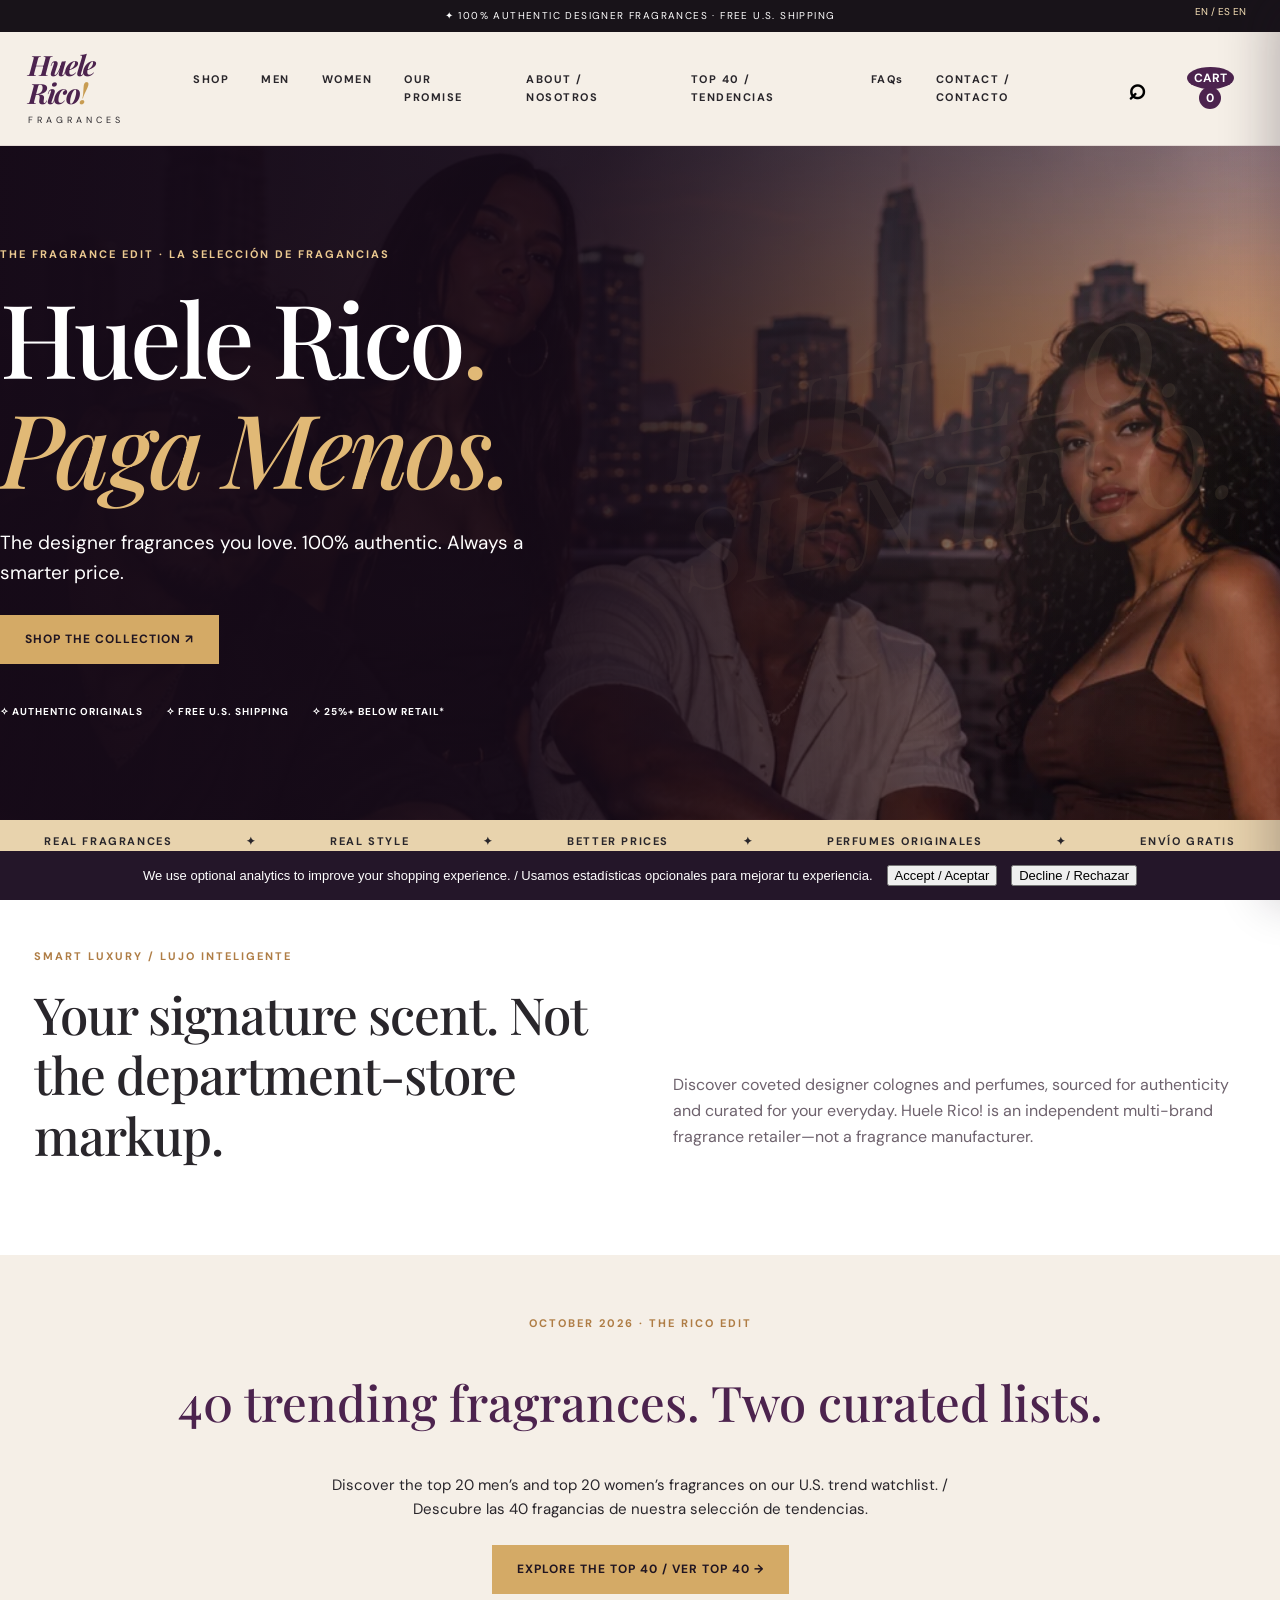
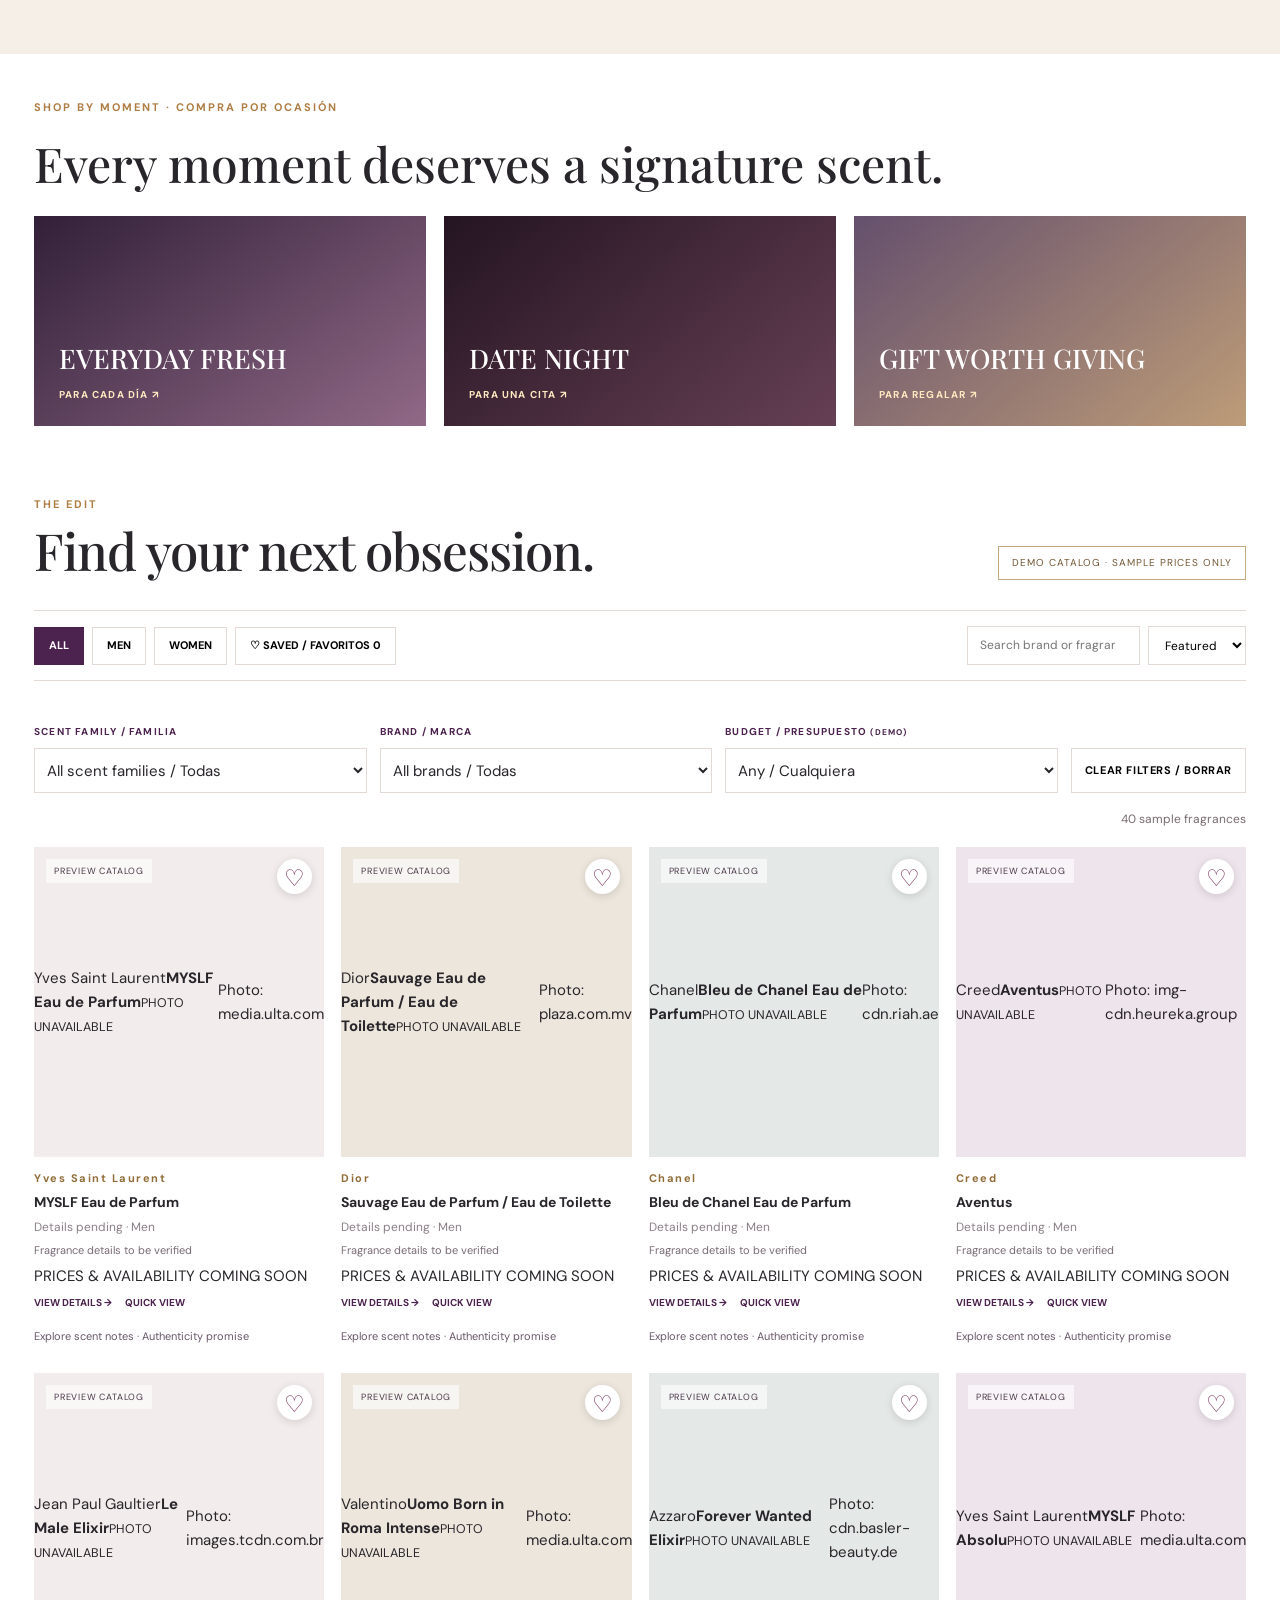
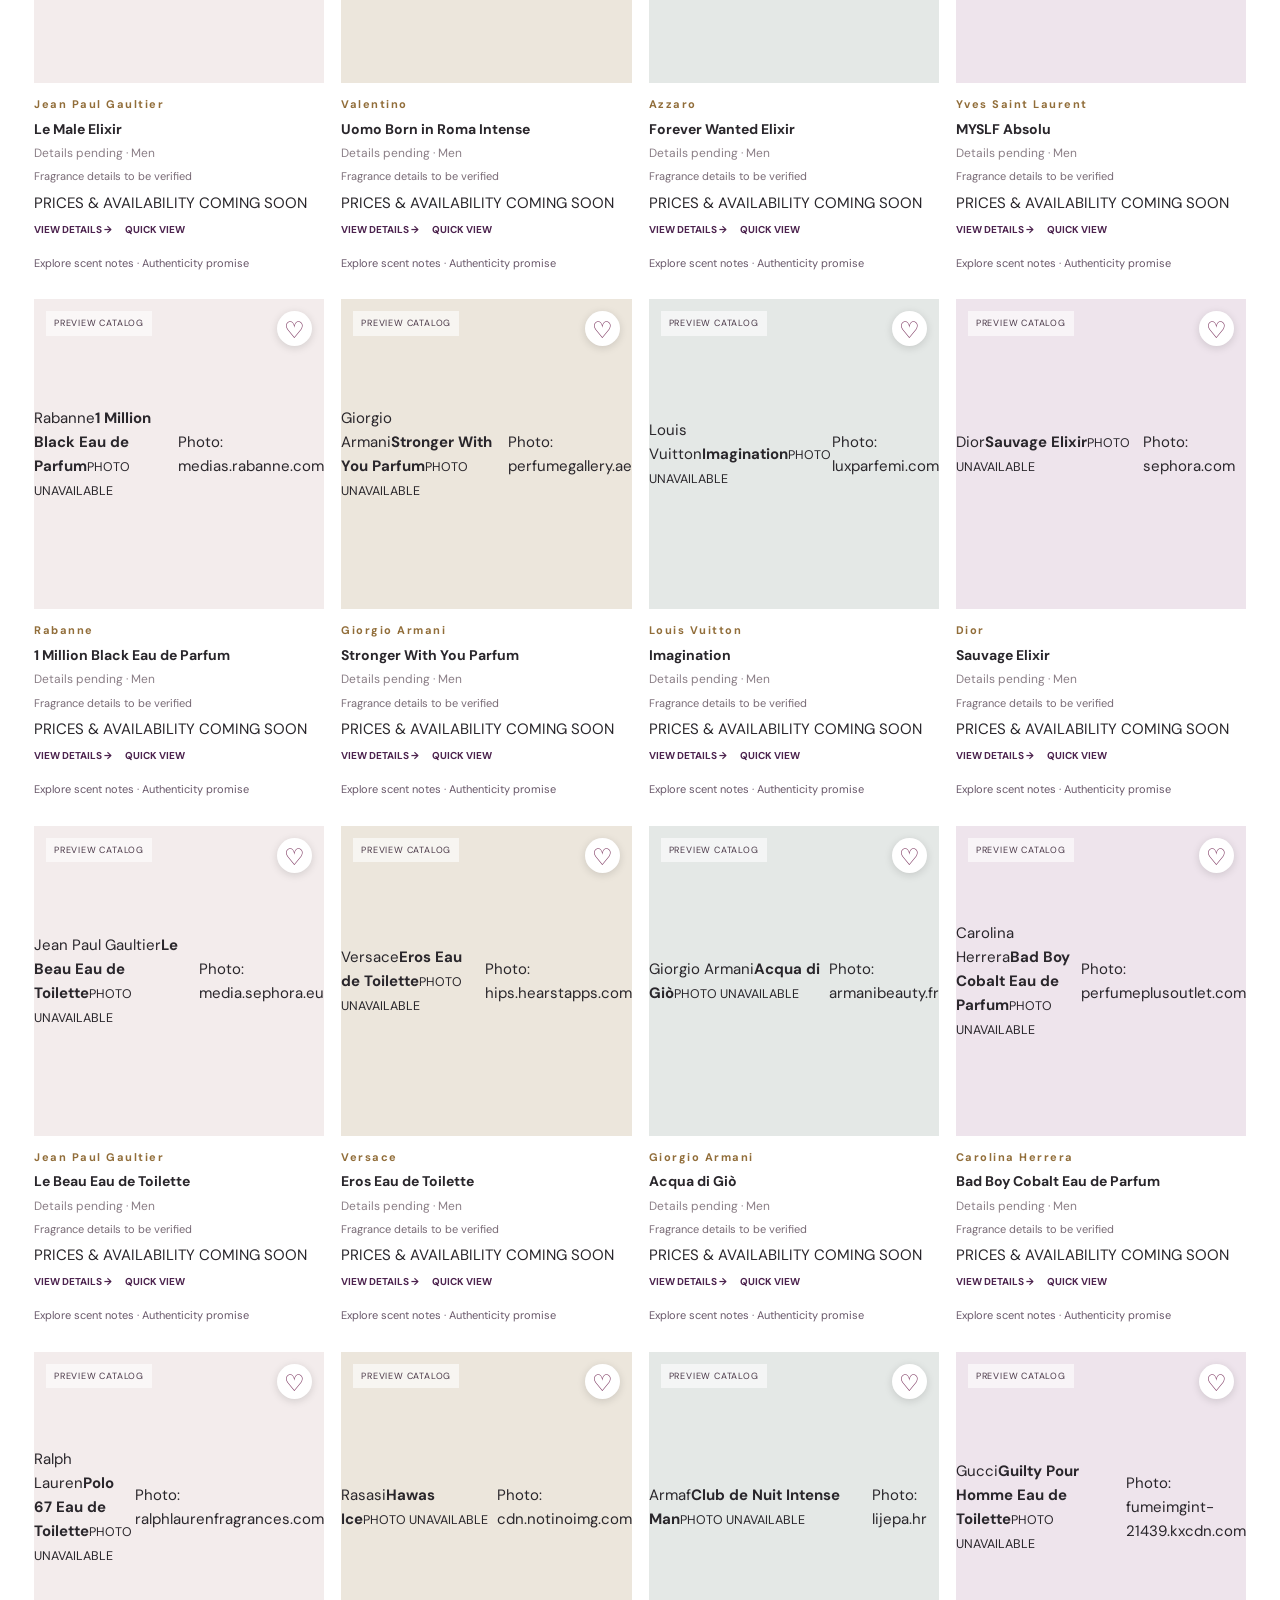
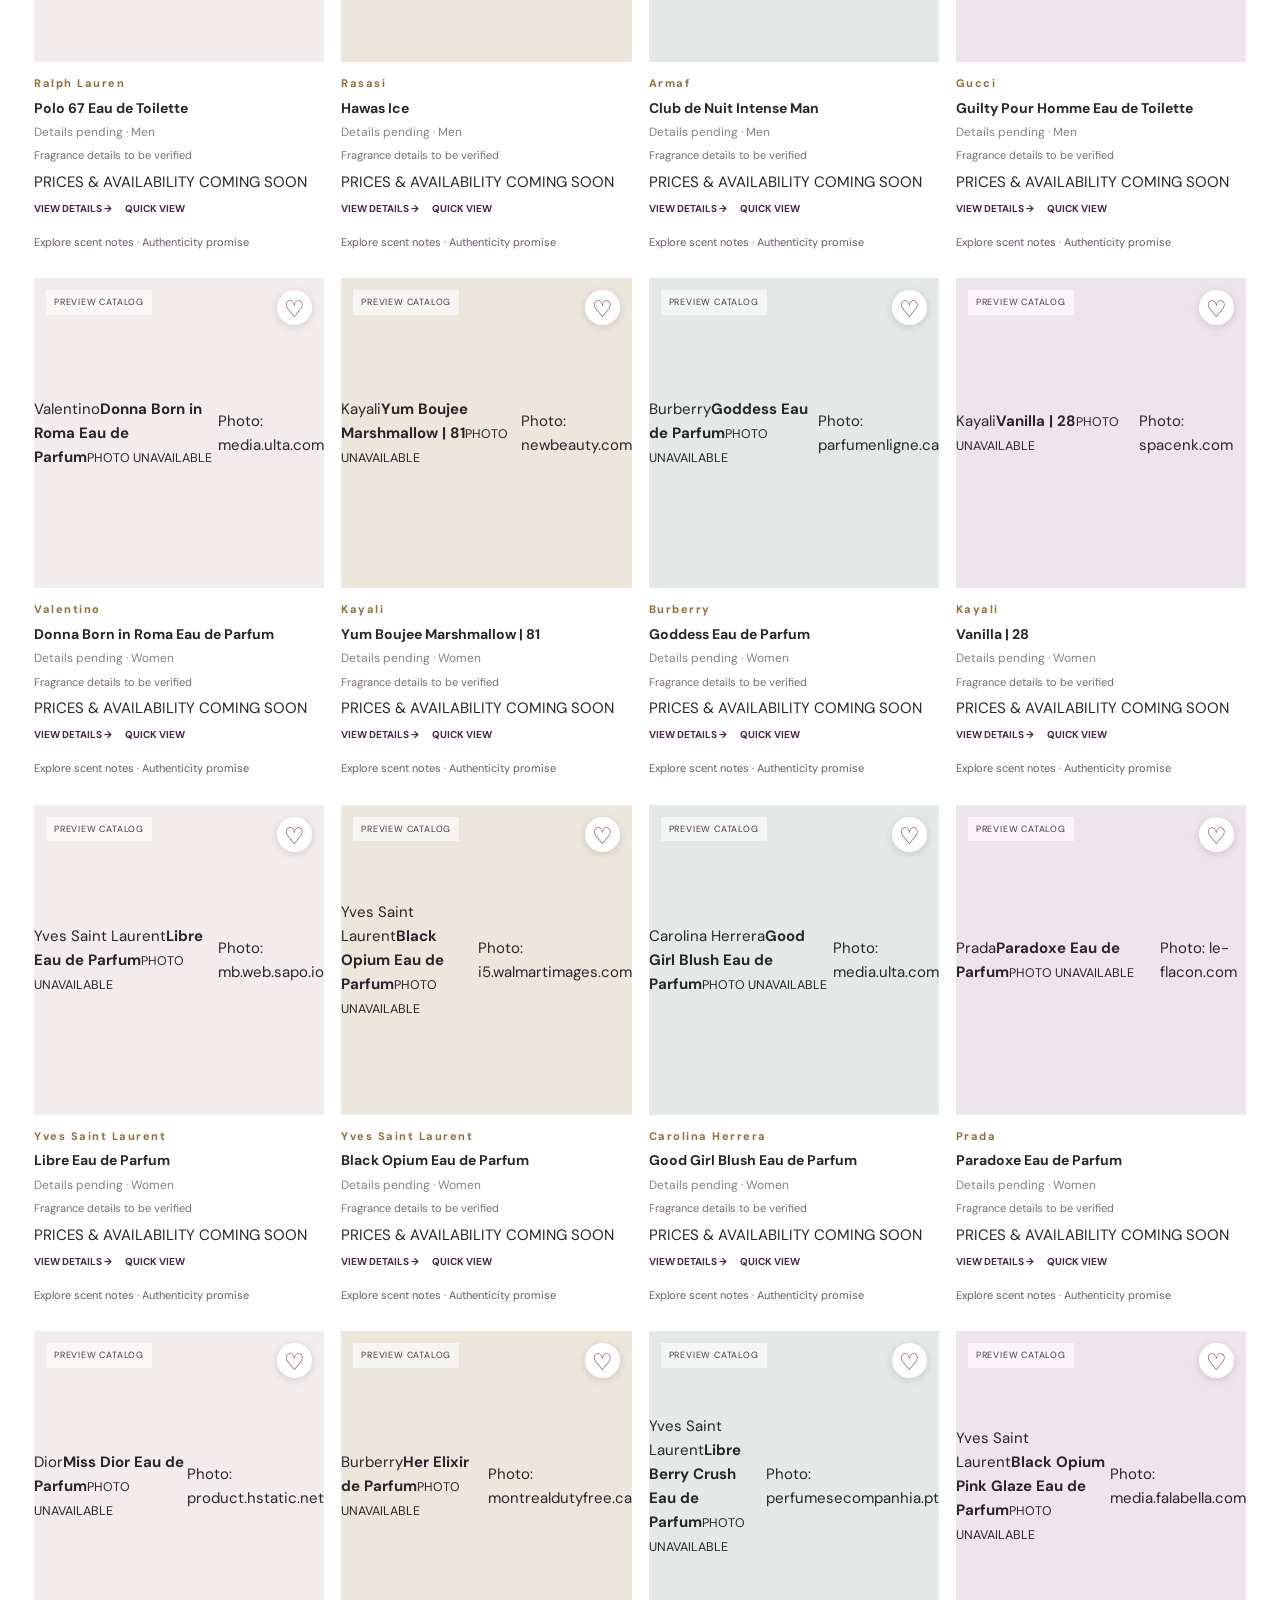
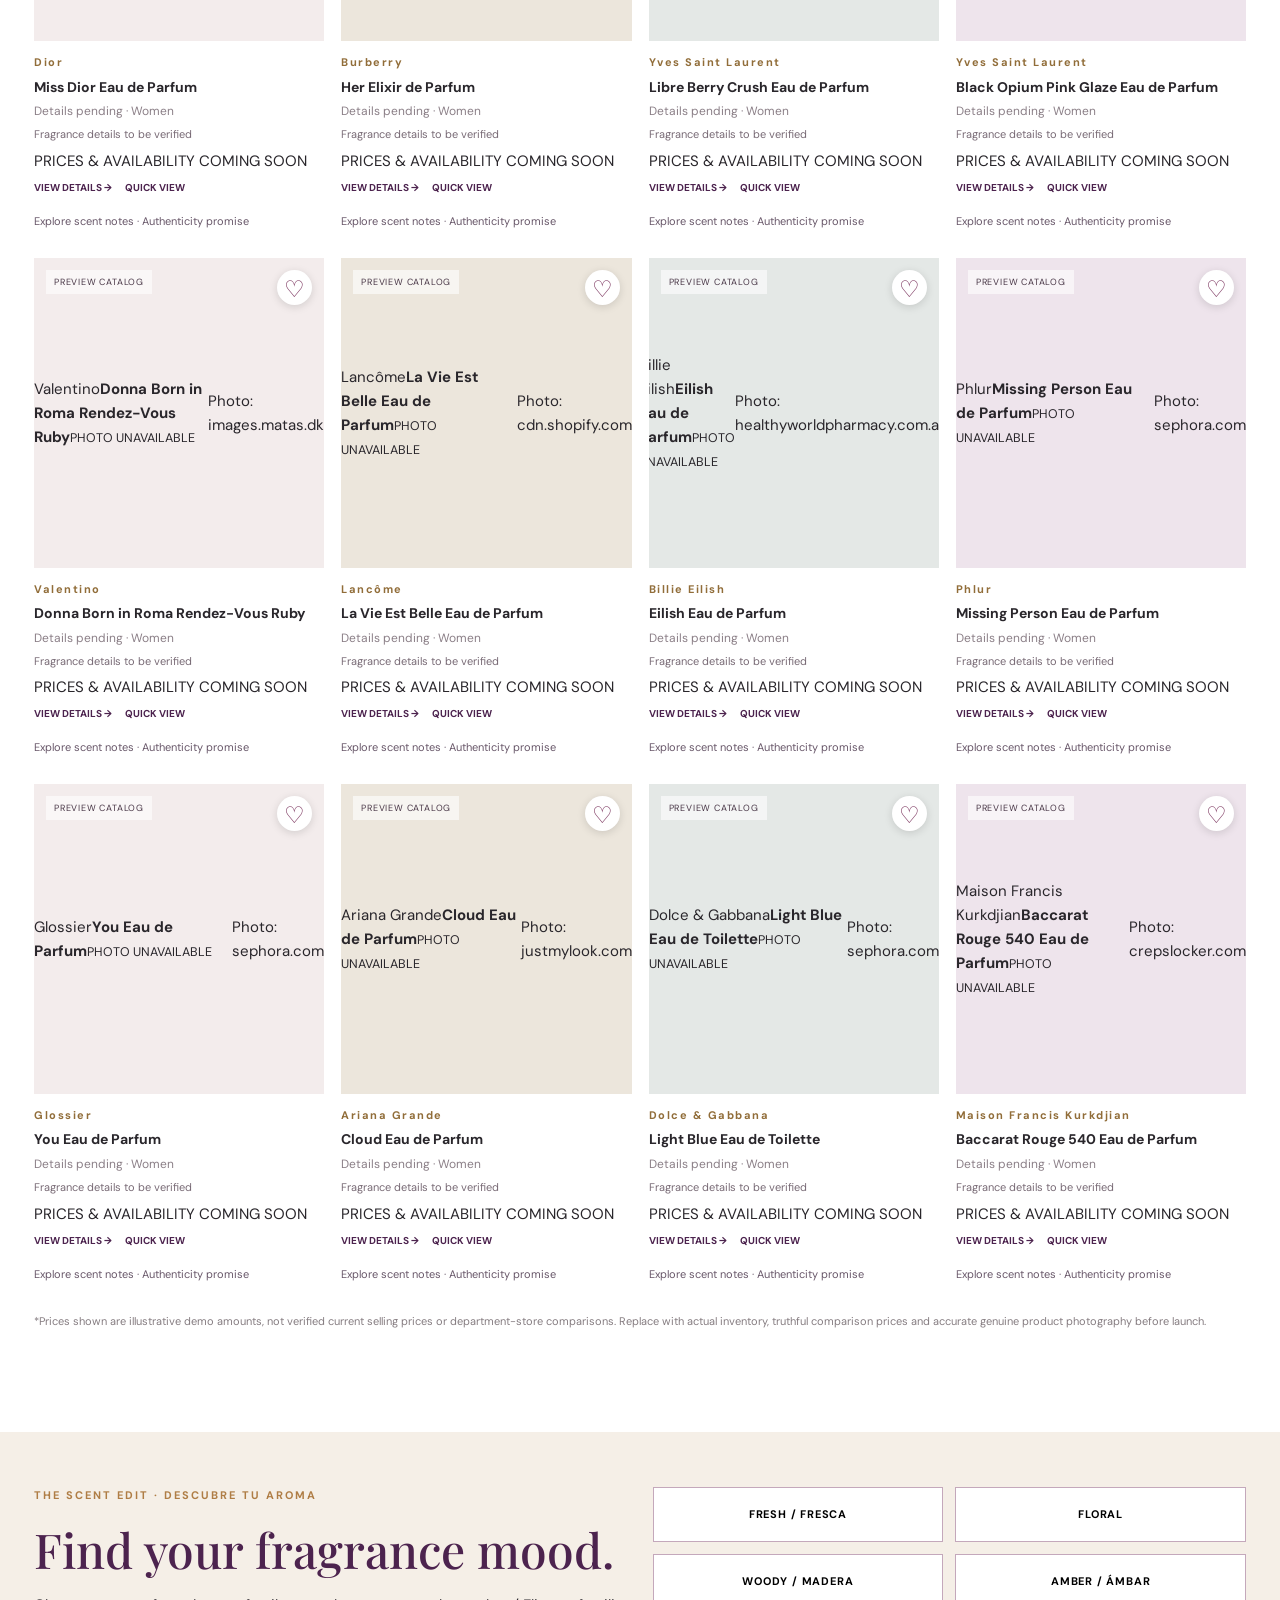
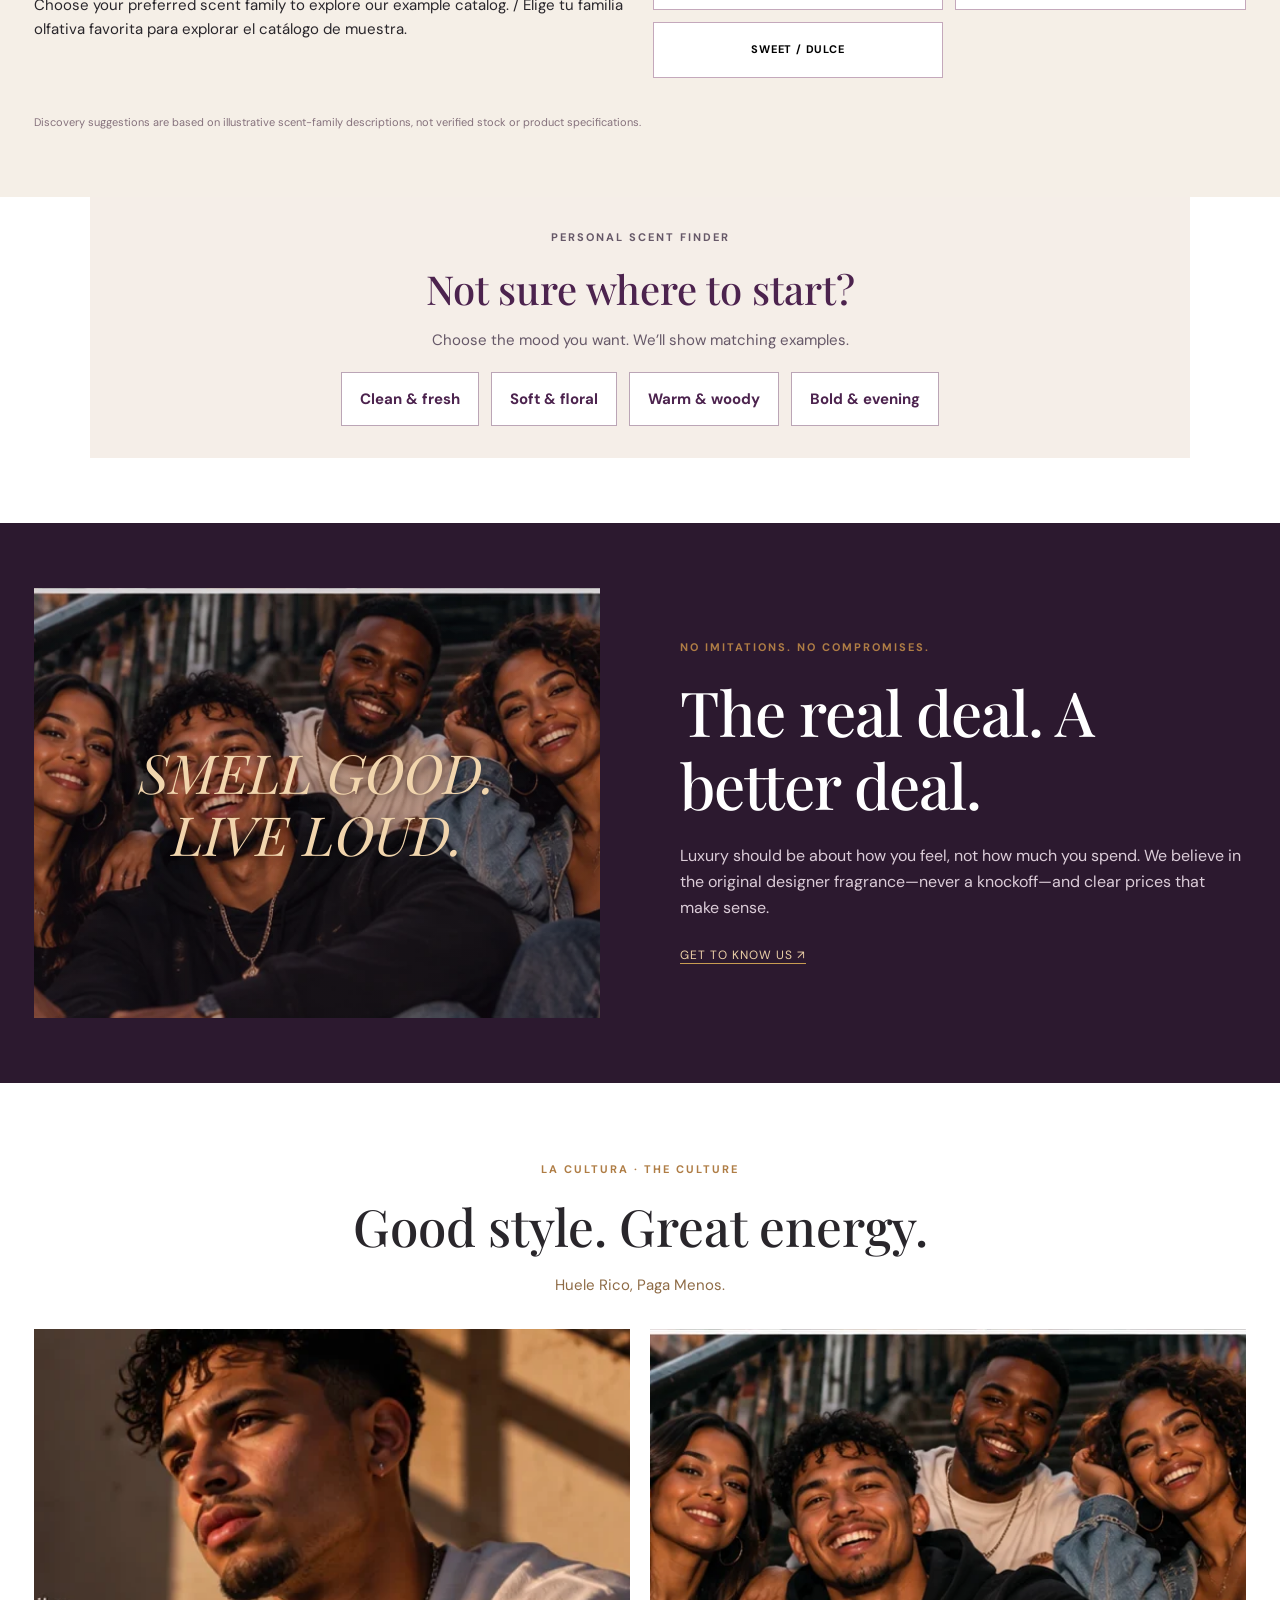
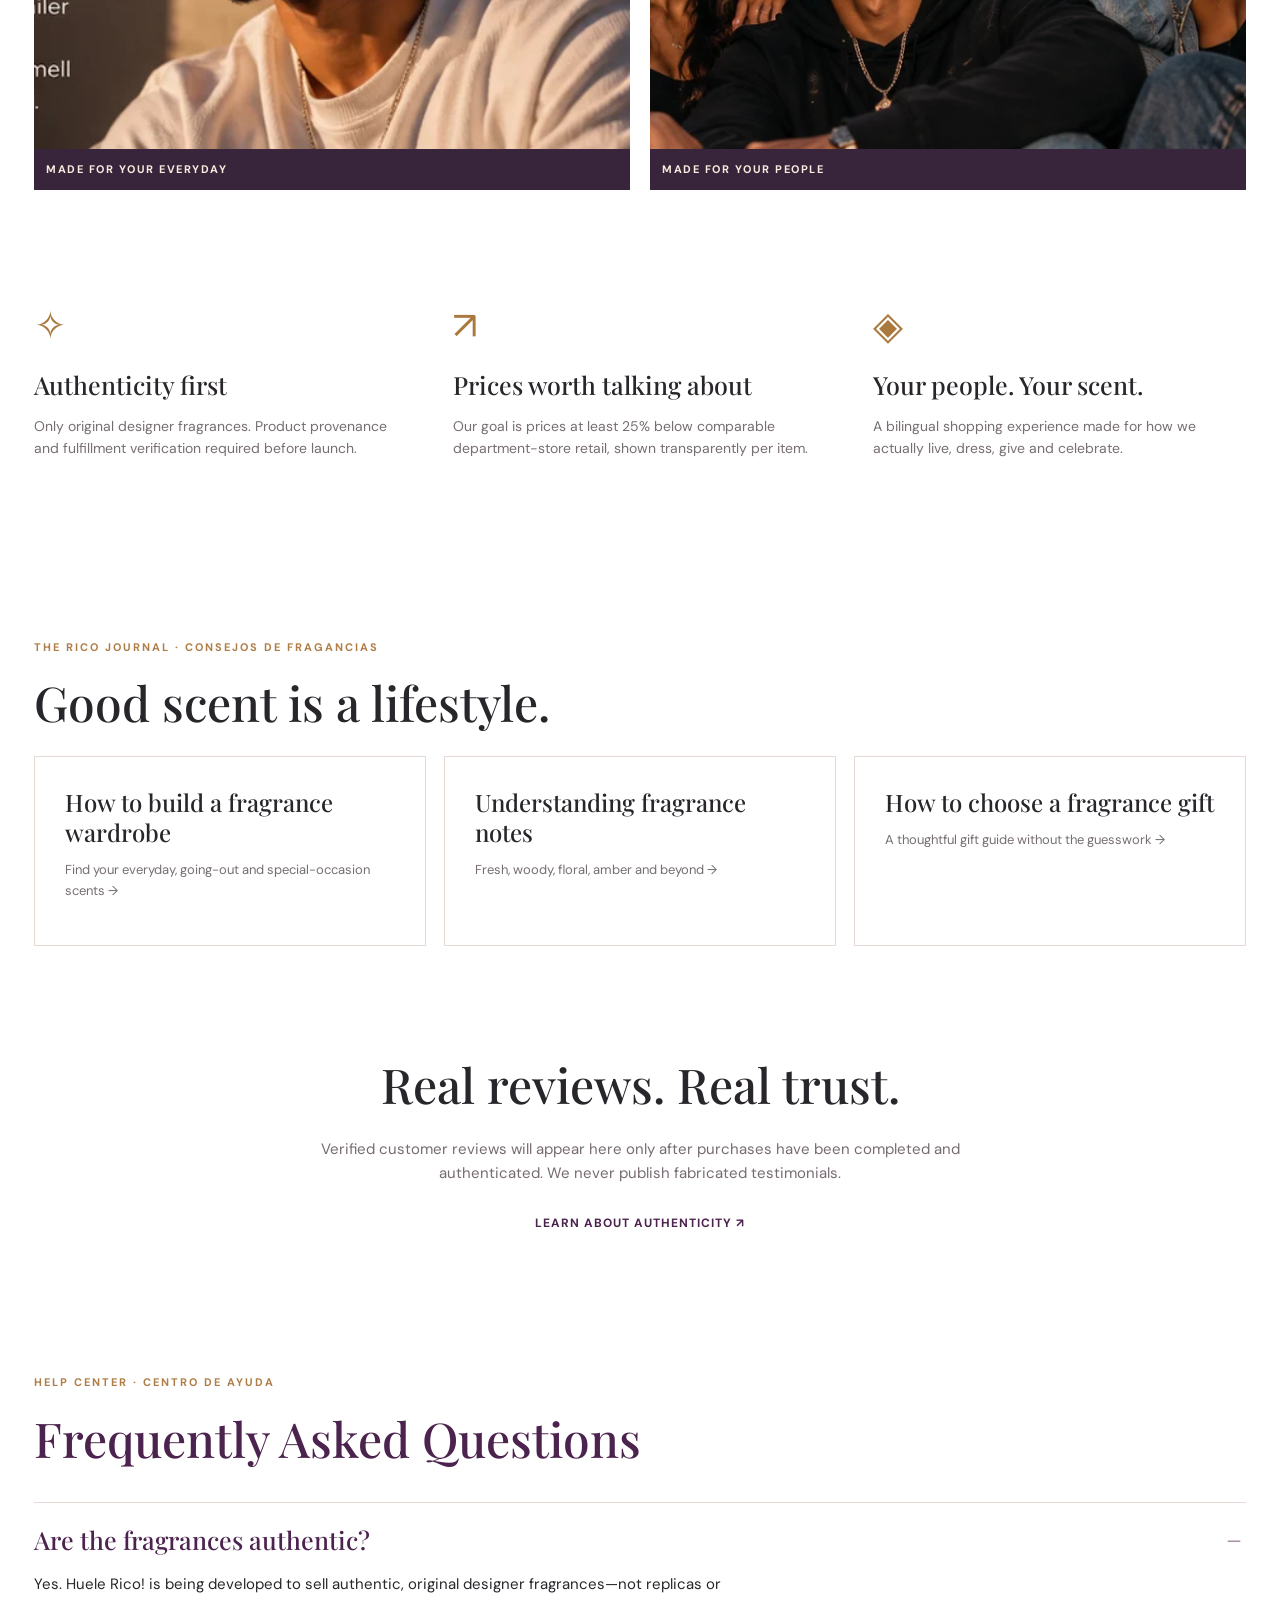
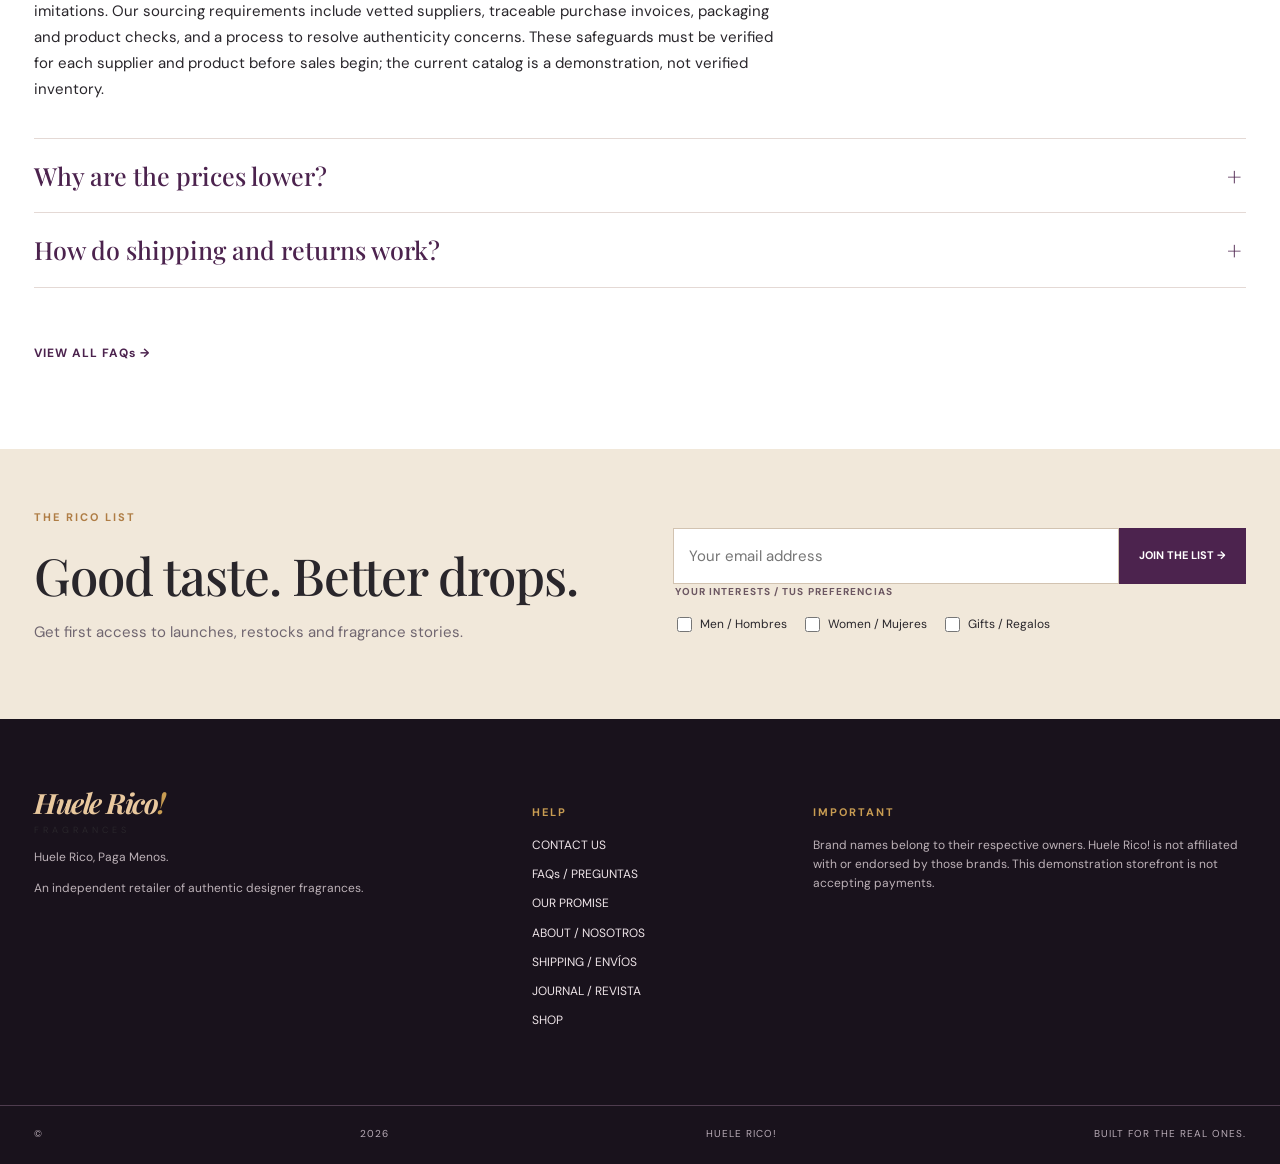
==== commit 113ff0ed: "Load genuine Top 40 bottle photos on main fragrance catalog" ====
--- a/index.html
+++ b/index.html
@@ -1,16 +1,16 @@
 <!doctype html>
-<html lang="en"><head><meta charset="UTF-8"/><meta name="viewport" content="width=device-width, initial-scale=1"/><meta property="og:title" content="Huele Rico! — Huele Rico, Paga Menos"/><meta property="og:description" content="Authentic original designer colognes and perfumes. Shop smart. Huele Rico, Paga Menos."/><meta property="og:type" content="website"/><meta name="robots" content="noindex, nofollow"/><meta name="theme-color" content="#261322"/><meta name="description" content="Huele Rico! Authentic designer fragrances at smart prices. Huele Rico, Paga Menos."/><title>Huele Rico! | Authentic Designer Fragrances</title><link rel="preconnect" href="https://fonts.googleapis.com"/><link rel="preconnect" href="https://fonts.gstatic.com" crossorigin/><link href="https://fonts.googleapis.com/css2?family=DM+Sans:wght@400;500;600;700&family=Playfair+Display:wght@500;600;700&display=swap" rel="stylesheet"/><link rel="stylesheet" href="./styles.css?v=20261015-pricing-25-off?v=20261015-cart-redesign"/></head>
+<html lang="en"><head><meta charset="UTF-8"/><meta name="viewport" content="width=device-width, initial-scale=1"/><meta property="og:title" content="Huele Rico! — Huele Rico, Paga Menos"/><meta property="og:description" content="Authentic original designer colognes and perfumes. Shop smart. Huele Rico, Paga Menos."/><meta property="og:type" content="website"/><meta name="robots" content="noindex, nofollow"/><meta name="theme-color" content="#261322"/><meta name="description" content="Huele Rico! Authentic designer fragrances at smart prices. Huele Rico, Paga Menos."/><title>Huele Rico! | Authentic Designer Fragrances</title><link rel="preconnect" href="https://fonts.googleapis.com"/><link rel="preconnect" href="https://fonts.gstatic.com" crossorigin/><link href="https://fonts.googleapis.com/css2?family=DM+Sans:wght@400;500;600;700&family=Playfair+Display:wght@500;600;700&display=swap" rel="stylesheet"/><link rel="stylesheet" href="./styles.css?v=20261024-real-photos"/></head>
 <body>
 <div class="topbar"><span>✦ <span data-i18n="top">100% AUTHENTIC DESIGNER FRAGRANCES · FREE U.S. SHIPPING</span></span><button id="language" aria-label="Change language">EN / ES <span id="langLabel">EN</span></button></div>
 <header class="header"><a href="#" class="wordmark" aria-label="Huele Rico homepage">Huele Rico<span>!</span><small>FRAGRANCES</small></a><nav aria-label="Main navigation"><a href="#shop" data-i18n="shop">SHOP</a><a href="#shop" data-filter="Men" data-i18n="men">MEN</a><a href="#shop" data-filter="Women" data-i18n="women">WOMEN</a><a href="./authenticity.html" data-i18n="promise">OUR PROMISE</a><a href="./about.html">ABOUT / NOSOTROS</a><a href="./trends.html">TOP 40 / TENDENCIAS</a><a href="./faqs.html">FAQs</a><a href="./contact.html">CONTACT / CONTACTO</a></nav><div class="header-actions"><button id="searchToggle" aria-label="Search">⌕</button><button id="cartToggle" aria-label="Open cart"><span id="cartLabel">CART</span> <span id="cartCount">0</span></button></div></header>
 <section class="hero"><div class="hero-art"><div class="hero-glow"></div><div class="hero-script">HUÉLELO.<br/>SIÉNTELO.</div></div><div class="hero-inner"><p class="eyebrow">THE FRAGRANCE EDIT · LA SELECCIÓN DE FRAGANCIAS</p><h1>Huele Rico<span>.</span><br/><em>Paga Menos.</em></h1><p data-i18n="heroText">The designer fragrances you love. 100% authentic. Always a smarter price.</p><a class="btn gold" href="#shop" data-i18n="cta">SHOP THE COLLECTION ↗</a><div class="hero-stats"><span>✧ <span data-i18n="authentic">AUTHENTIC ORIGINALS</span></span><span>✧ <span data-i18n="shipping">FREE U.S. SHIPPING</span></span><span>✧ <span data-i18n="price">25%+ BELOW RETAIL*</span></span></div></div></section>
 <div class="ticker"><span>REAL FRAGRANCES</span><b>✦</b><span>REAL STYLE</span><b>✦</b><span>BETTER PRICES</span><b>✦</b><span>PERFUMES ORIGINALES</span><b>✦</b><span>ENVÍO GRATIS</span></div>
 <main><section class="intro wrap"><div><p class="eyebrow">SMART LUXURY / LUJO INTELIGENTE</p><h2 data-i18n="introTitle">Your signature scent. Not the department-store markup.</h2></div><p data-i18n="introText">Discover coveted designer colognes and perfumes, sourced for authenticity and curated for your everyday. Huele Rico! is an independent multi-brand fragrance retailer—not a fragrance manufacturer.</p></section>
-<section class="trend-promo wrap"><p class="eyebrow">OCTOBER 2026 · THE RICO EDIT</p><h2>40 trending fragrances. Two curated lists.</h2><p>Discover the top 20 men’s and top 20 women’s fragrances on our U.S. trend watchlist. / Descubre las 40 fragancias de nuestra selección de tendencias.</p><a class="btn gold" href="./trends.html">EXPLORE THE TOP 40 / VER TOP 40 →</a></section><section class="occasions wrap" id="occasions"><p class="eyebrow">SHOP BY MOMENT · COMPRA POR OCASIÓN</p><h2>Every moment deserves a signature scent.</h2><div class="occasion-grid"><a href="#shop" data-occasion="day">EVERYDAY FRESH <small>PARA CADA DÍA ↗</small></a><a href="#shop" data-occasion="night">DATE NIGHT <small>PARA UNA CITA ↗</small></a><a href="#shop" data-occasion="gift">GIFT WORTH GIVING <small>PARA REGALAR ↗</small></a></div></section><section id="shop" class="shop-section wrap"><div class="section-head"><div><p class="eyebrow" data-i18n="catalogEyebrow">THE EDIT</p><h2 data-i18n="catalogTitle">Find your next obsession.</h2></div><span class="demo-note" data-i18n="demo">DEMO CATALOG · SAMPLE PRICES ONLY</span></div><div class="toolbar"><div class="pills" id="filters"><button class="active" data-category="All" data-i18n="all">ALL</button><button data-category="Men" data-i18n="men">MEN</button><button data-category="Women" data-i18n="women">WOMEN</button><button data-category="Unisex" data-i18n="unisex">UNISEX</button><button id="wishlistFilter" type="button" aria-pressed="false">♡ SAVED / FAVORITOS <span id="savedCount">0</span></button></div><div class="toolbar-right"><label class="sr-only" for="search">Search fragrances</label><input id="search" placeholder="Search brand or fragrance..." type="search"/><select id="sort" aria-label="Sort products"><option value="featured">Featured</option><option value="priceAsc">Price: low to high</option><option value="priceDesc">Price: high to low</option><option value="saving">Biggest savings</option></select></div></div><div class="discovery-bar" aria-label="Fragrance discovery"><div class="discovery-field"><label for="familyFilter">SCENT FAMILY / FAMILIA</label><select id="familyFilter"><option value="">All scent families / Todas</option><option value="Fresh">Fresh / Fresca</option><option value="Floral">Floral</option><option value="Woody">Woody / Amaderada</option><option value="Amber">Amber / Ámbar</option><option value="Sweet">Sweet / Dulce</option></select></div><div class="discovery-field"><label for="brandFilter">BRAND / MARCA</label><select id="brandFilter"><option value="">All brands / Todas</option></select></div><div class="discovery-field"><label for="budgetFilter">BUDGET / PRESUPUESTO <small>(DEMO)</small></label><select id="budgetFilter"><option value="all">Any / Cualquiera</option><option value="under100">Under $100</option><option value="100to150">$100–$150</option><option value="over150">Over $150</option></select></div><button id="clearDiscovery" type="button">CLEAR FILTERS / BORRAR</button></div><div class="product-count" id="productCount" role="status"></div><div class="product-grid" id="products"></div><p class="pricing-note" data-i18n="pricingDisclaimer">*Displayed prices are illustrative placeholders, not verified current selling prices or department-store comparisons. Before launch, replace with real inventory, documented comparable retail prices, original brand-approved product imagery, and accurate product information. Discounts are calculated from the sample compare-at prices.</p></section>
+<section class="trend-promo wrap"><p class="eyebrow">OCTOBER 2026 · THE RICO EDIT</p><h2>40 trending fragrances. Two curated lists.</h2><p>Discover the top 20 men’s and top 20 women’s fragrances on our U.S. trend watchlist. / Descubre las 40 fragancias de nuestra selección de tendencias.</p><a class="btn gold" href="./trends.html">EXPLORE THE TOP 40 / VER TOP 40 →</a></section><section class="occasions wrap" id="occasions"><p class="eyebrow">SHOP BY MOMENT · COMPRA POR OCASIÓN</p><h2>Every moment deserves a signature scent.</h2><div class="occasion-grid"><a href="#shop" data-occasion="day">EVERYDAY FRESH <small>PARA CADA DÍA ↗</small></a><a href="#shop" data-occasion="night">DATE NIGHT <small>PARA UNA CITA ↗</small></a><a href="#shop" data-occasion="gift">GIFT WORTH GIVING <small>PARA REGALAR ↗</small></a></div></section><section id="shop" class="shop-section wrap"><div class="section-head"><div><p class="eyebrow" data-i18n="catalogEyebrow">THE EDIT</p><h2 data-i18n="catalogTitle">Find your next obsession.</h2></div><span class="demo-note" data-i18n="demo">TOP 40 FRAGRANCE PREVIEW · REAL PRODUCT PHOTOS</span></div><div class="toolbar"><div class="pills" id="filters"><button class="active" data-category="All" data-i18n="all">ALL</button><button data-category="Men" data-i18n="men">MEN</button><button data-category="Women" data-i18n="women">WOMEN</button><button id="wishlistFilter" type="button" aria-pressed="false">♡ SAVED / FAVORITOS <span id="savedCount">0</span></button></div><div class="toolbar-right"><label class="sr-only" for="search">Search fragrances</label><input id="search" placeholder="Search brand or fragrance..." type="search"/><select id="sort" aria-label="Sort products"><option value="featured">Featured</option></select></div></div><div class="discovery-bar" aria-label="Fragrance discovery"><div class="discovery-field"><label for="familyFilter">SCENT FAMILY / FAMILIA</label><select id="familyFilter"><option value="">All scent families / Todas</option><option value="Fresh">Fresh / Fresca</option><option value="Floral">Floral</option><option value="Woody">Woody / Amaderada</option><option value="Amber">Amber / Ámbar</option><option value="Sweet">Sweet / Dulce</option></select></div><div class="discovery-field"><label for="brandFilter">BRAND / MARCA</label><select id="brandFilter"><option value="">All brands / Todas</option></select></div><div class="discovery-field"><label for="budgetFilter">BUDGET / PRESUPUESTO <small>(DEMO)</small></label><select id="budgetFilter"><option value="all">Any / Cualquiera</option><option value="under100">Under $100</option><option value="100to150">$100–$150</option><option value="over150">Over $150</option></select></div><button id="clearDiscovery" type="button">CLEAR FILTERS / BORRAR</button></div><div class="product-count" id="productCount" role="status"></div><div class="product-grid" id="products"></div><p class="pricing-note" data-i18n="pricingDisclaimer">Fragrance photography shows the real listed bottle variants from third-party sources. Huele Rico! inventory, final pricing, sizes, image permissions and fulfillment must be verified before taking orders.</p></section>
 <section class="scent-finder wrap" id="finder"><div><p class="eyebrow">THE SCENT EDIT · DESCUBRE TU AROMA</p><h2>Find your fragrance mood.</h2><p>Choose your preferred scent family to explore our example catalog. / Elige tu familia olfativa favorita para explorar el catálogo de muestra.</p></div><div class="scent-choices"><button type="button" data-scent="Fresh">FRESH / FRESCA</button><button type="button" data-scent="Floral">FLORAL</button><button type="button" data-scent="Woody">WOODY / MADERA</button><button type="button" data-scent="Amber">AMBER / ÁMBAR</button><button type="button" data-scent="Sweet">SWEET / DULCE</button></div><p class="scent-disclaimer">Discovery suggestions are based on illustrative scent-family descriptions, not verified stock or product specifications.</p></section><section class="manifesto"><div class="wrap manifesto-grid"><div class="manifesto-image"><span>SMELL GOOD.<br/>LIVE LOUD.</span></div><div><p class="eyebrow">NO IMITATIONS. NO COMPROMISES.</p><h2 data-i18n="whyTitle">The real deal.<br/>A better deal.</h2><p data-i18n="whyText">Luxury should be about how you feel, not how much you spend. We believe in the original designer fragrance—never a knockoff—and clear prices that make sense.</p><a href="#how" class="text-link" data-i18n="learn">GET TO KNOW US ↗</a></div></div></section>
 <section class="lifestyle-gallery wrap" aria-label="Huele Rico lifestyle imagery"><div class="lifestyle-intro"><p class="eyebrow">LA CULTURA · THE CULTURE</p><h2>Good style. Great energy.</h2><p>Huele Rico, Paga Menos.</p></div><div class="lifestyle-cards"><figure><img src="./assets/lifestyle/editorial-portrait.webp" data-lifestyle="editorial-portrait.webp" loading="lazy" alt="Urban streetwear editorial portrait" /><figcaption>MADE FOR YOUR EVERYDAY</figcaption></figure><figure><img src="./assets/lifestyle/community-group.webp" data-lifestyle="community-group.webp" loading="lazy" alt="Friends enjoying a city evening together" /><figcaption>MADE FOR YOUR PEOPLE</figcaption></figure></div></section><section class="benefits wrap" id="how"><div><span class="benefit-icon">✧</span><h3 data-i18n="benefit1">Authenticity first</h3><p data-i18n="benefit1Text">Only original designer fragrances. Product provenance and fulfillment verification required before launch.</p></div><div><span class="benefit-icon">↗</span><h3 data-i18n="benefit2">Prices worth talking about</h3><p data-i18n="benefit2Text">Our goal is prices at least 25% below comparable department-store retail, shown transparently per item.</p></div><div><span class="benefit-icon">◈</span><h3 data-i18n="benefit3">Your people. Your scent.</h3><p data-i18n="benefit3Text">A bilingual shopping experience made for how we actually live, dress, give and celebrate.</p></div></section>
 <section class="journal-preview wrap"><p class="eyebrow">THE RICO JOURNAL · CONSEJOS DE FRAGANCIAS</p><h2>Good scent is a lifestyle.</h2><div class="journal-cards"><a href="./journal.html#wardrobe"><strong>How to build a fragrance wardrobe</strong><span>Find your everyday, going-out and special-occasion scents →</span></a><a href="./journal.html#notes"><strong>Understanding fragrance notes</strong><span>Fresh, woody, floral, amber and beyond →</span></a><a href="./journal.html#gifts"><strong>How to choose a fragrance gift</strong><span>A thoughtful gift guide without the guesswork →</span></a></div></section><section class="reviews-trust wrap"><h2>Real reviews. Real trust.</h2><p>Verified customer reviews will appear here only after purchases have been completed and authenticated. We never publish fabricated testimonials.</p><a href="./authenticity.html">LEARN ABOUT AUTHENTICITY ↗</a></section><section class="home-faq wrap" id="faqs" aria-labelledby="homeFaqHeading"><p class="eyebrow">HELP CENTER · CENTRO DE AYUDA</p><h2 id="homeFaqHeading" data-faq-en="Frequently Asked Questions" data-faq-es="Preguntas frecuentes">Frequently Asked Questions</h2><div class="faq-list"><details open><summary data-faq-en="Are the fragrances authentic?" data-faq-es="¿Las fragancias son auténticas?">Are the fragrances authentic?</summary><p data-faq-en="Yes. Huele Rico! is being developed to sell authentic, original designer fragrances—not replicas or imitations. Our sourcing requirements include vetted suppliers, traceable purchase invoices, packaging and product checks, and a process to resolve authenticity concerns. These safeguards must be verified for each supplier and product before sales begin; the current catalog is a demonstration, not verified inventory." data-faq-es="Sí. Huele Rico! se está desarrollando para vender fragancias originales de diseñador, no réplicas ni imitaciones. Nuestros requisitos incluyen proveedores evaluados, facturas rastreables, revisión del empaque y del producto y un proceso para resolver dudas sobre autenticidad. Estos controles deben verificarse antes de vender cada producto; el catálogo actual es una demostración, no inventario verificado.">Yes. Huele Rico! is being developed to sell authentic, original designer fragrances—not replicas or imitations. Our sourcing requirements include vetted suppliers, traceable purchase invoices, packaging and product checks, and a process to resolve authenticity concerns. These safeguards must be verified for each supplier and product before sales begin; the current catalog is a demonstration, not verified inventory.</p></details><details><summary data-faq-en="Why are the prices lower?" data-faq-es="¿Por qué los precios son más bajos?">Why are the prices lower?</summary><p data-faq-en="Our goal is to offer competitive pricing through efficient sourcing and online operations. Any advertised savings will be based on documented, comparable retail prices—not the example prices in this preview." data-faq-es="Nuestro objetivo es ofrecer mejores precios con compras eficientes y operaciones en línea. Los descuentos anunciados se basarán en precios minoristas comparables y documentados, no en precios de ejemplo.">Our goal is to offer competitive pricing through efficient sourcing and online operations. Any advertised savings will be based on documented, comparable retail prices—not the example prices in this preview.</p></details><details><summary data-faq-en="How do shipping and returns work?" data-faq-es="¿Cómo funcionan los envíos y las devoluciones?">How do shipping and returns work?</summary><p data-faq-en="Shipping destinations, delivery estimates and return conditions will be published before we accept orders. Some fragrances require special ground-shipping handling." data-faq-es="Publicaremos destinos, plazos de entrega y condiciones de devolución antes de aceptar pedidos. Algunos perfumes requieren condiciones especiales de transporte terrestre.">Shipping destinations, delivery estimates and return conditions will be published before we accept orders. Some fragrances require special ground-shipping handling.</p></details></div><a class="faq-more-link" href="./faqs.html" data-faq-en="VIEW ALL FAQs →" data-faq-es="VER TODAS LAS PREGUNTAS →">VIEW ALL FAQs →</a></section><section class="newsletter"><div class="wrap newsletter-inner"><div><p class="eyebrow">THE RICO LIST</p><h2 data-i18n="newsletterTitle">Good taste. Better drops.</h2><p data-i18n="newsletterText">Get first access to launches, restocks and fragrance stories.</p></div><form id="newsletterForm"><label class="sr-only" for="email">Email</label><input id="email" type="email" required placeholder="Your email address"/><button type="submit" data-i18n="join">JOIN THE LIST →</button><fieldset class="vip-interests"><legend>YOUR INTERESTS / TUS PREFERENCIAS</legend><label><input type="checkbox" name="interests" value="mens"/> Men / Hombres</label><label><input type="checkbox" name="interests" value="womens"/> Women / Mujeres</label><label><input type="checkbox" name="interests" value="gifts"/> Gifts / Regalos</label></fieldset><small id="newsletterStatus" role="status"></small></form></div></section></main>
 <footer><div class="wrap footer-grid"><div><div class="wordmark">Huele Rico<span>!</span><small>FRAGRANCES</small></div><p>Huele Rico, Paga Menos.</p><p data-i18n="footerDesc">An independent retailer of authentic designer fragrances.</p></div><div><h4 data-i18n="help">HELP</h4><a href="./contact.html" data-i18n="contact">CONTACT US</a><a href="./faqs.html">FAQs / PREGUNTAS</a><a href="./authenticity.html" data-i18n="promise">OUR PROMISE</a><a href="./about.html">ABOUT / NOSOTROS</a><a href="./shipping-returns.html">SHIPPING / ENVÍOS</a><a href="./journal.html">JOURNAL / REVISTA</a><a href="#shop" data-i18n="shop">SHOP</a></div><div><h4 data-i18n="important">IMPORTANT</h4><p data-i18n="footerLegal">Brand names belong to their respective owners. Huele Rico! is not affiliated with or endorsed by those brands. This demonstration storefront is not accepting payments.</p></div></div><div class="wrap footer-bottom">© <span id="year"></span> HUELE RICO! <span>BUILT FOR THE REAL ONES.</span></div></footer>
 <div id="overlay" class="overlay" hidden></div><aside class="cart-drawer" id="cartDrawer" aria-modal="true" aria-label="Shopping cart" role="dialog" aria-hidden="true"><div class="drawer-heading"><h2 data-i18n="bag">YOUR CART</h2><button id="cartClose" aria-label="Close cart">✕</button></div><p id="cartItemCount" class="cart-item-count" aria-live="polite">0 items</p><div id="cartItems" class="cart-items"></div><div class="drawer-bottom"><p id="cartAssurance" class="cart-assurance">Shop confidently · Learn about our authenticity promise.</p><a class="cart-auth-link" href="./authenticity.html">AUTHENTICITY GUARANTEE →</a><div class="subtotal"><span data-i18n="subtotal">SUBTOTAL</span><strong id="subtotal">$0.00</strong></div><p id="cartShippingText" class="cart-shipping">Final shipping and charges are confirmed at checkout.</p><p class="cart-message" data-i18n="checkoutNote">Demo mode. Live checkout activates once a Shopify store and verified catalog are connected.</p><button id="checkout" class="btn gold checkout" data-i18n="checkout">CHECKOUT ↗</button><p id="checkoutMessage" aria-live="polite"></p></div></aside>
 <div id="productModal" class="product-modal" hidden><div class="modal-panel"><button id="modalClose" class="modal-close" aria-label="Close">✕</button><div id="modalContent"></div></div></div>
-<script src="./config.js"></script><script src="./integrations.js"></script><script src="./app.js?v=20261015-pricing-25-off"></script></body></html>+<script src="./config.js"></script><script src="./integrations.js"></script><script src="./trends-data.js?v=20261024"></script><script src="./product-photos.js?v=20261024"></script><script src="./product-data.js?v=20261024"></script><script src="./app.js?v=20261024-real-photos"></script></body></html>
